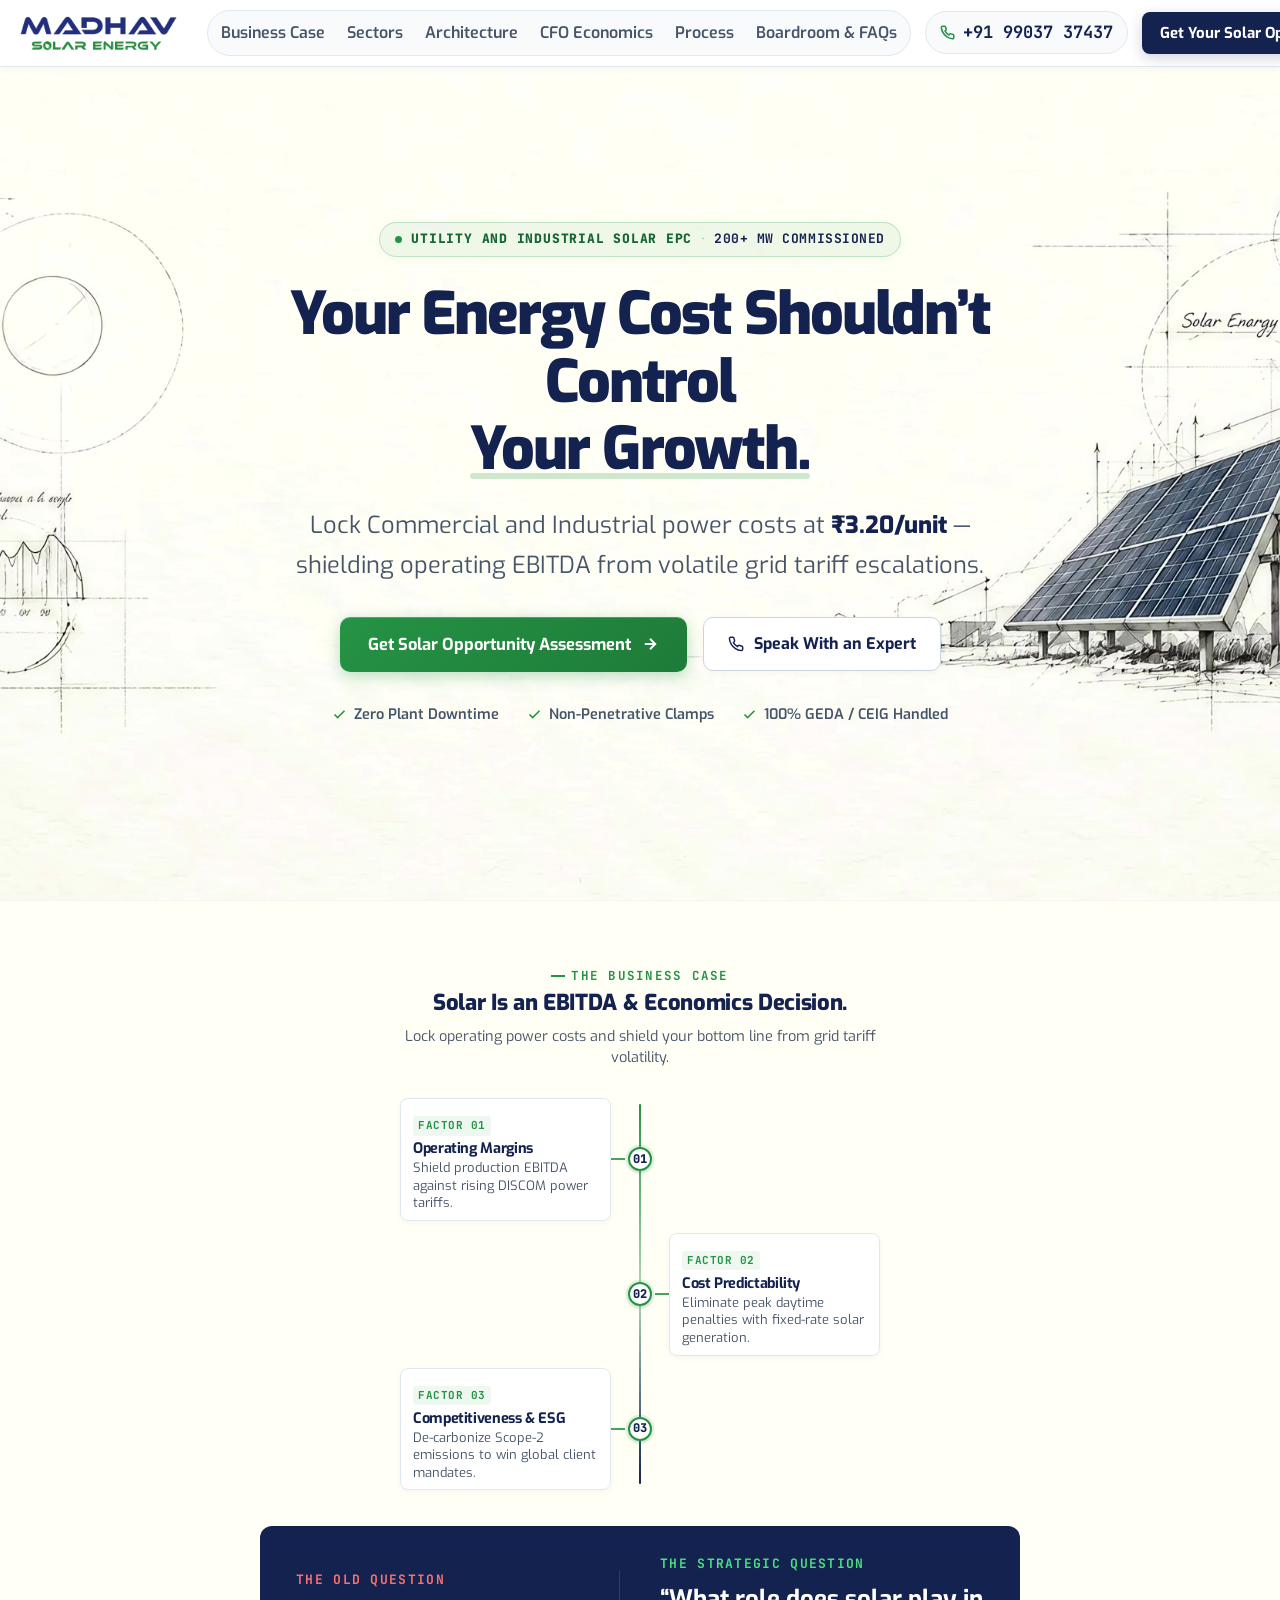
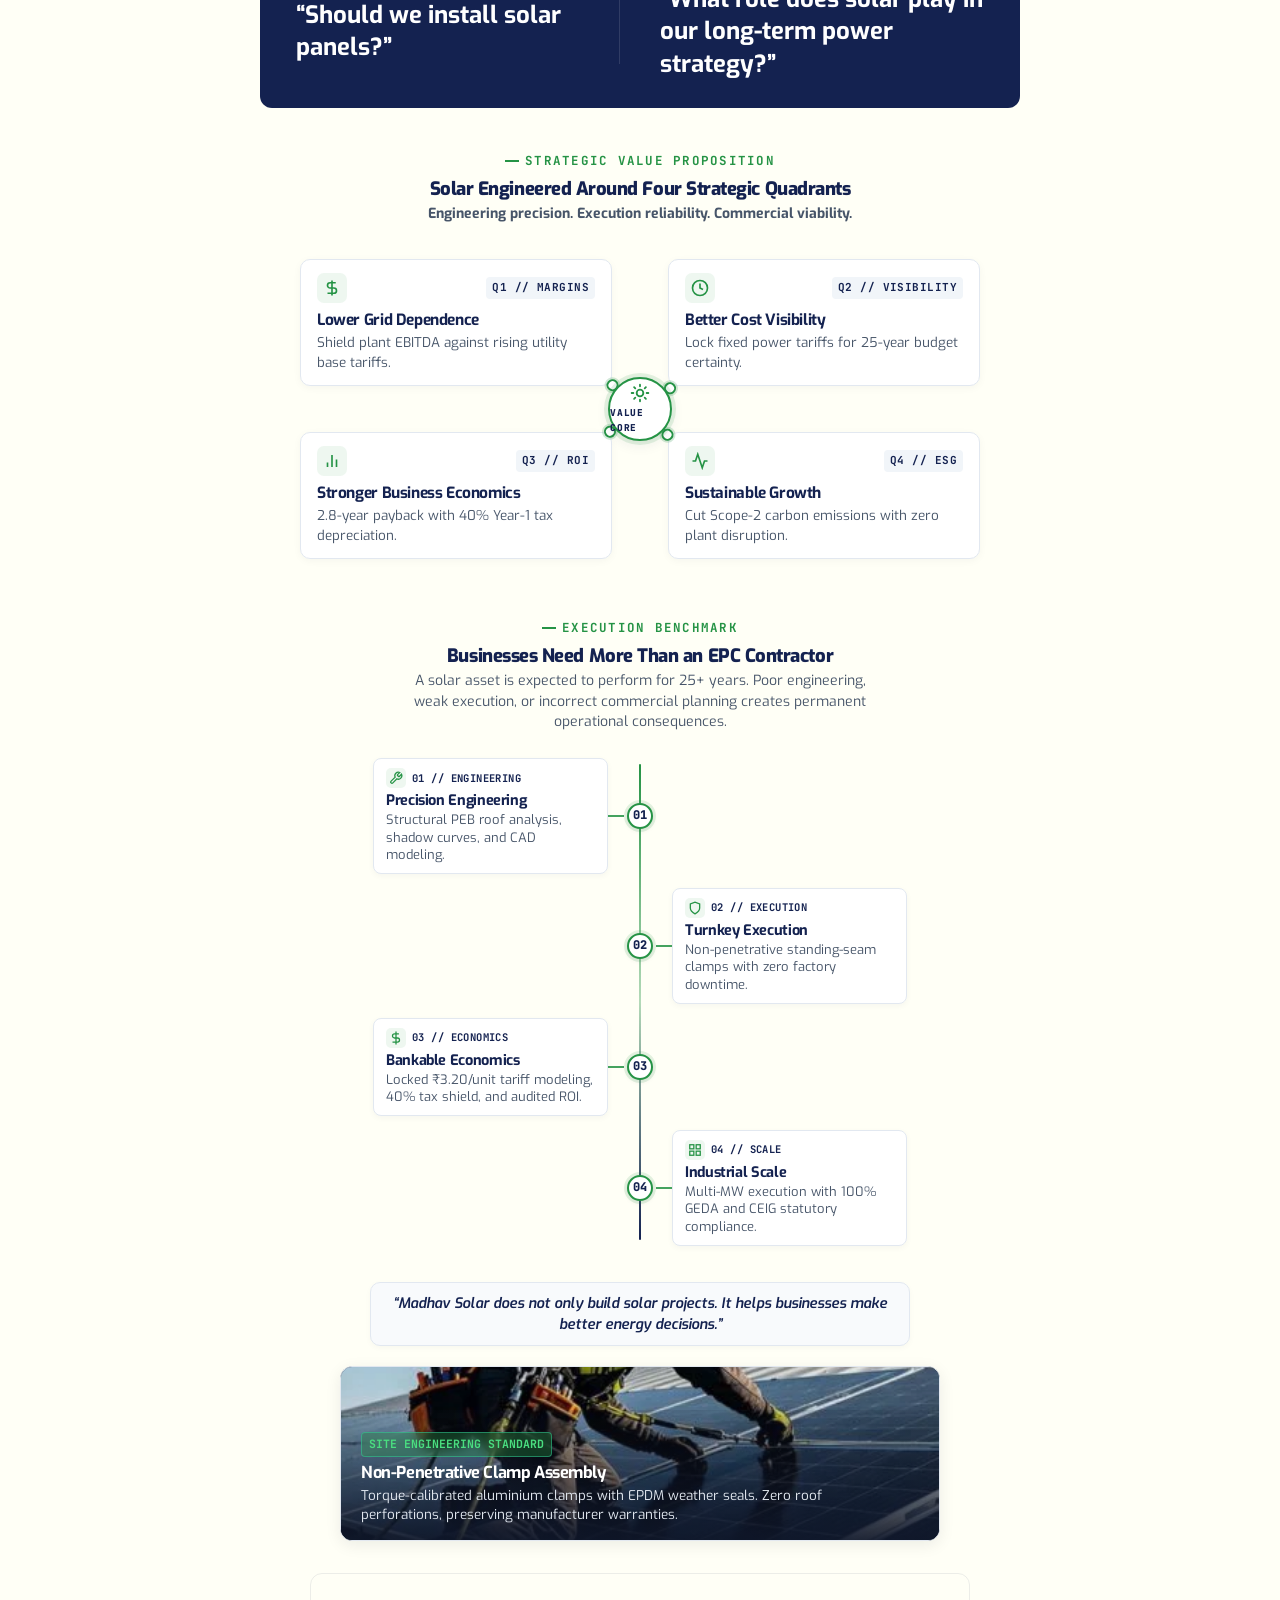
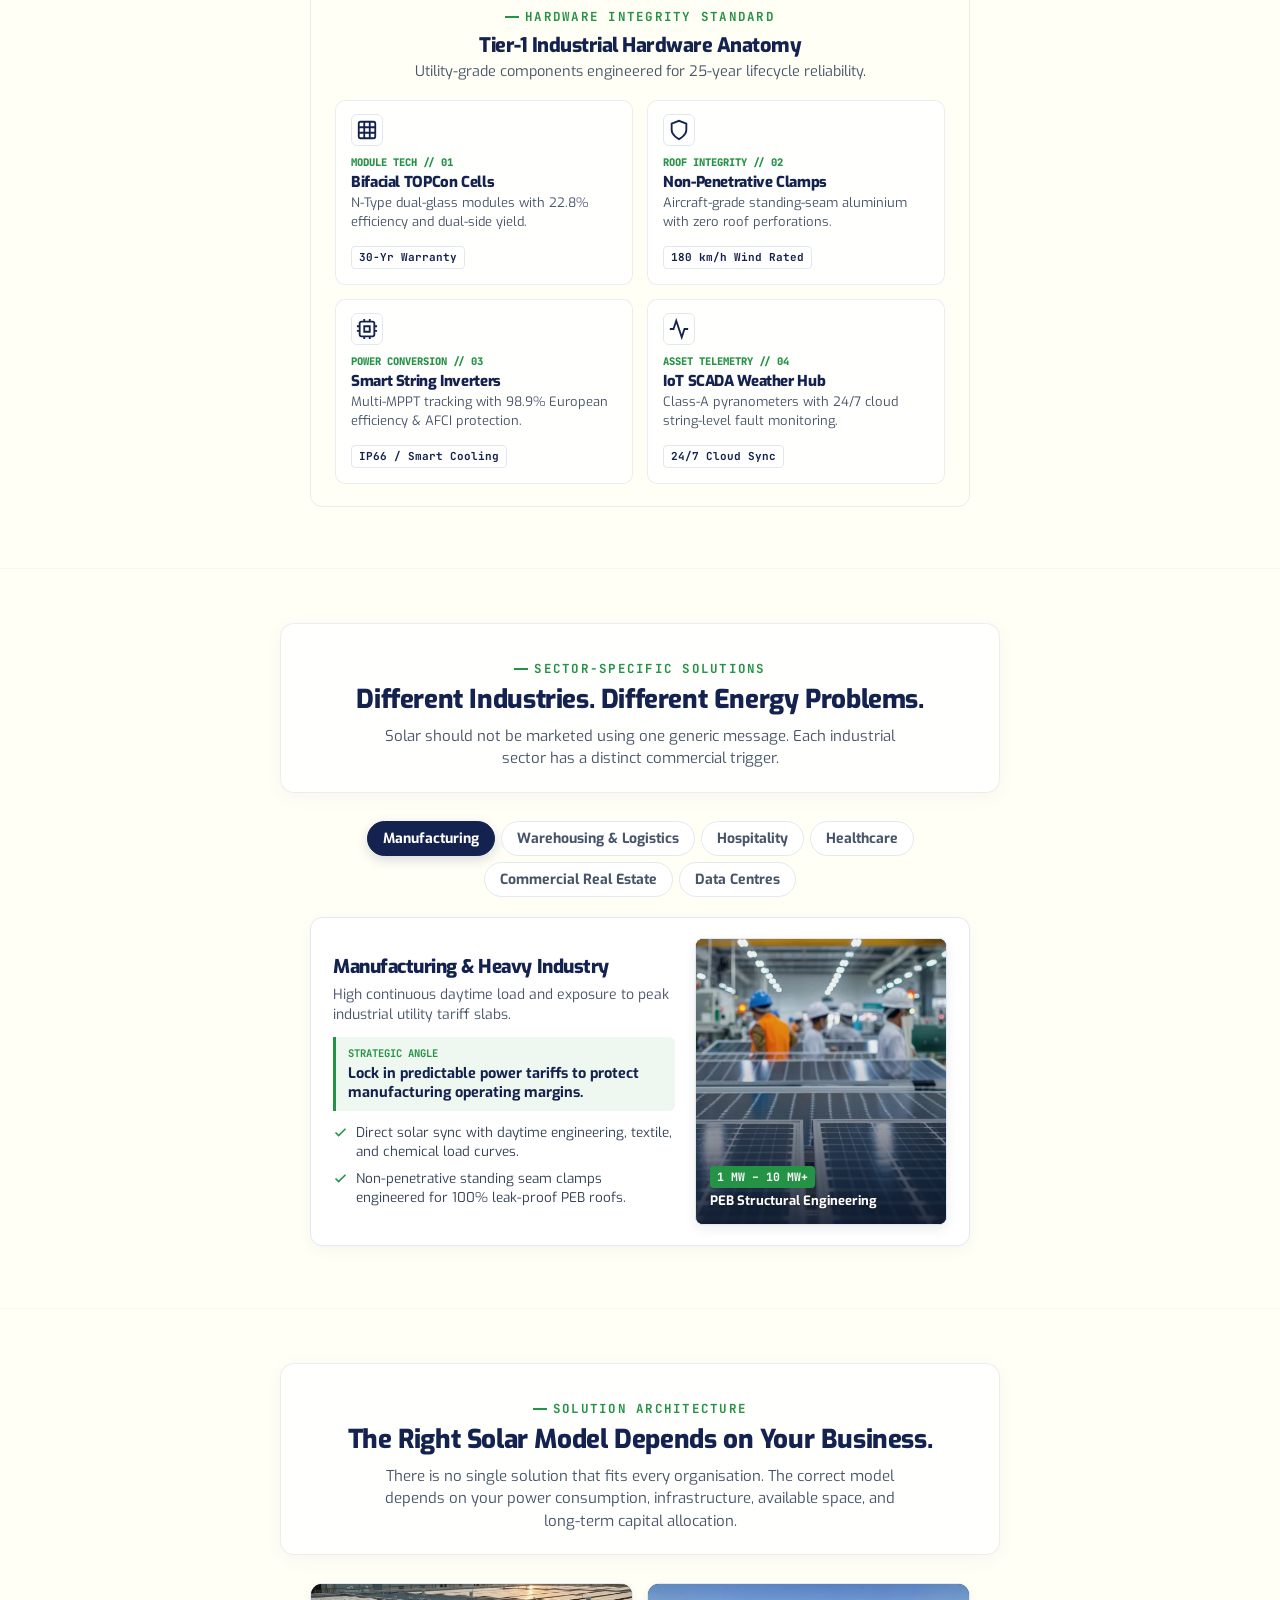
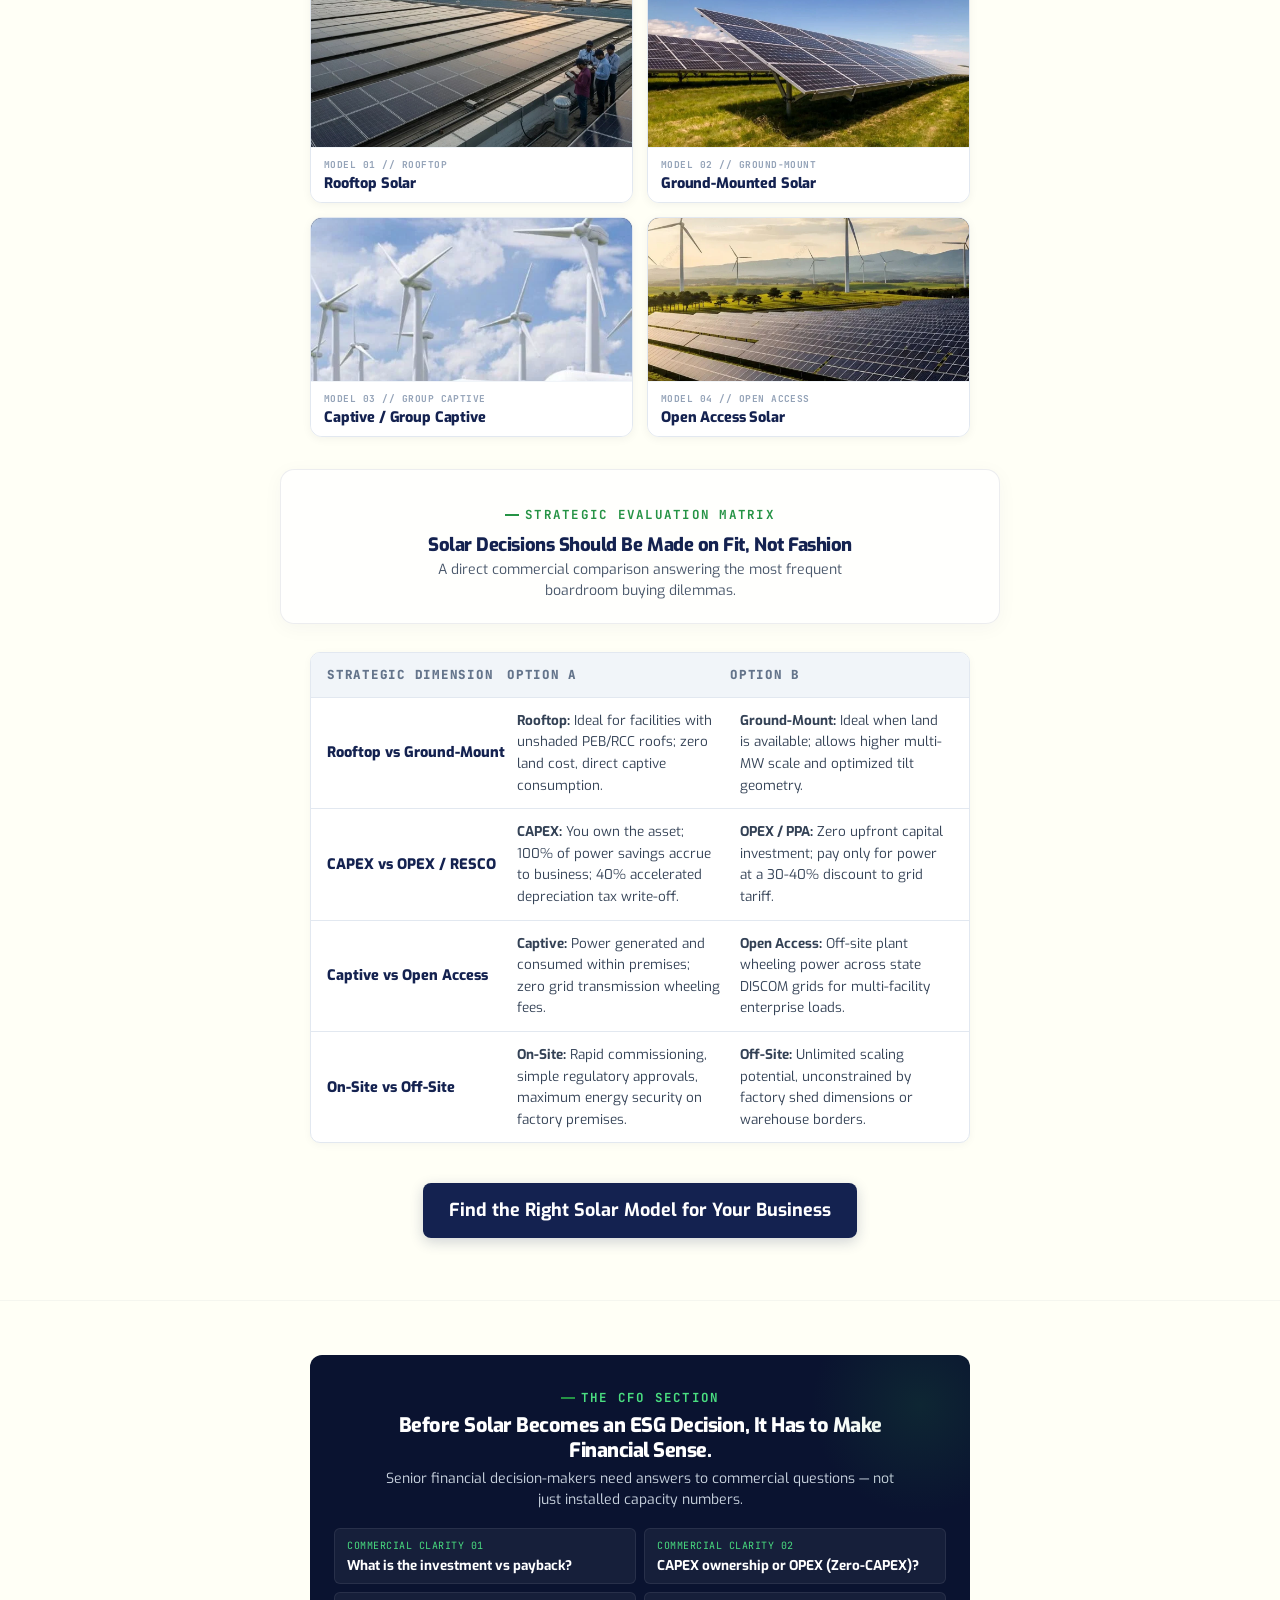
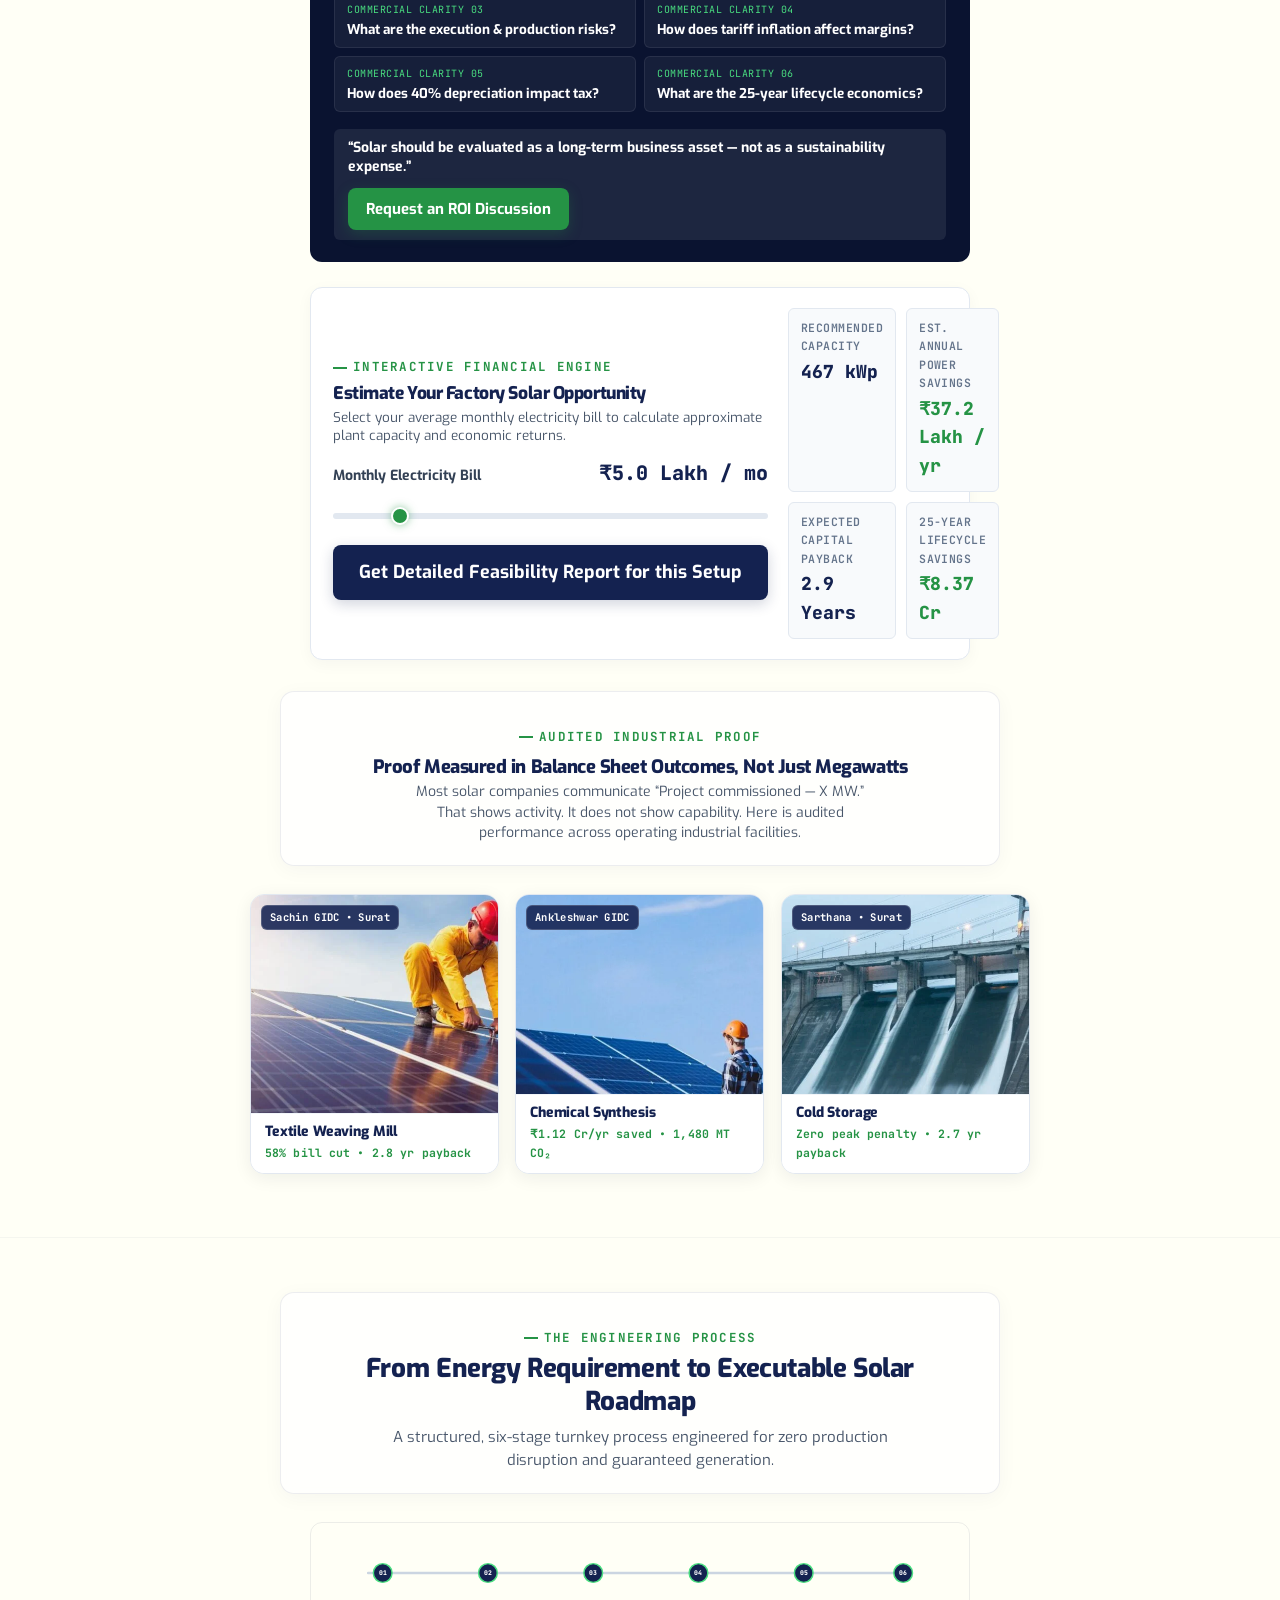
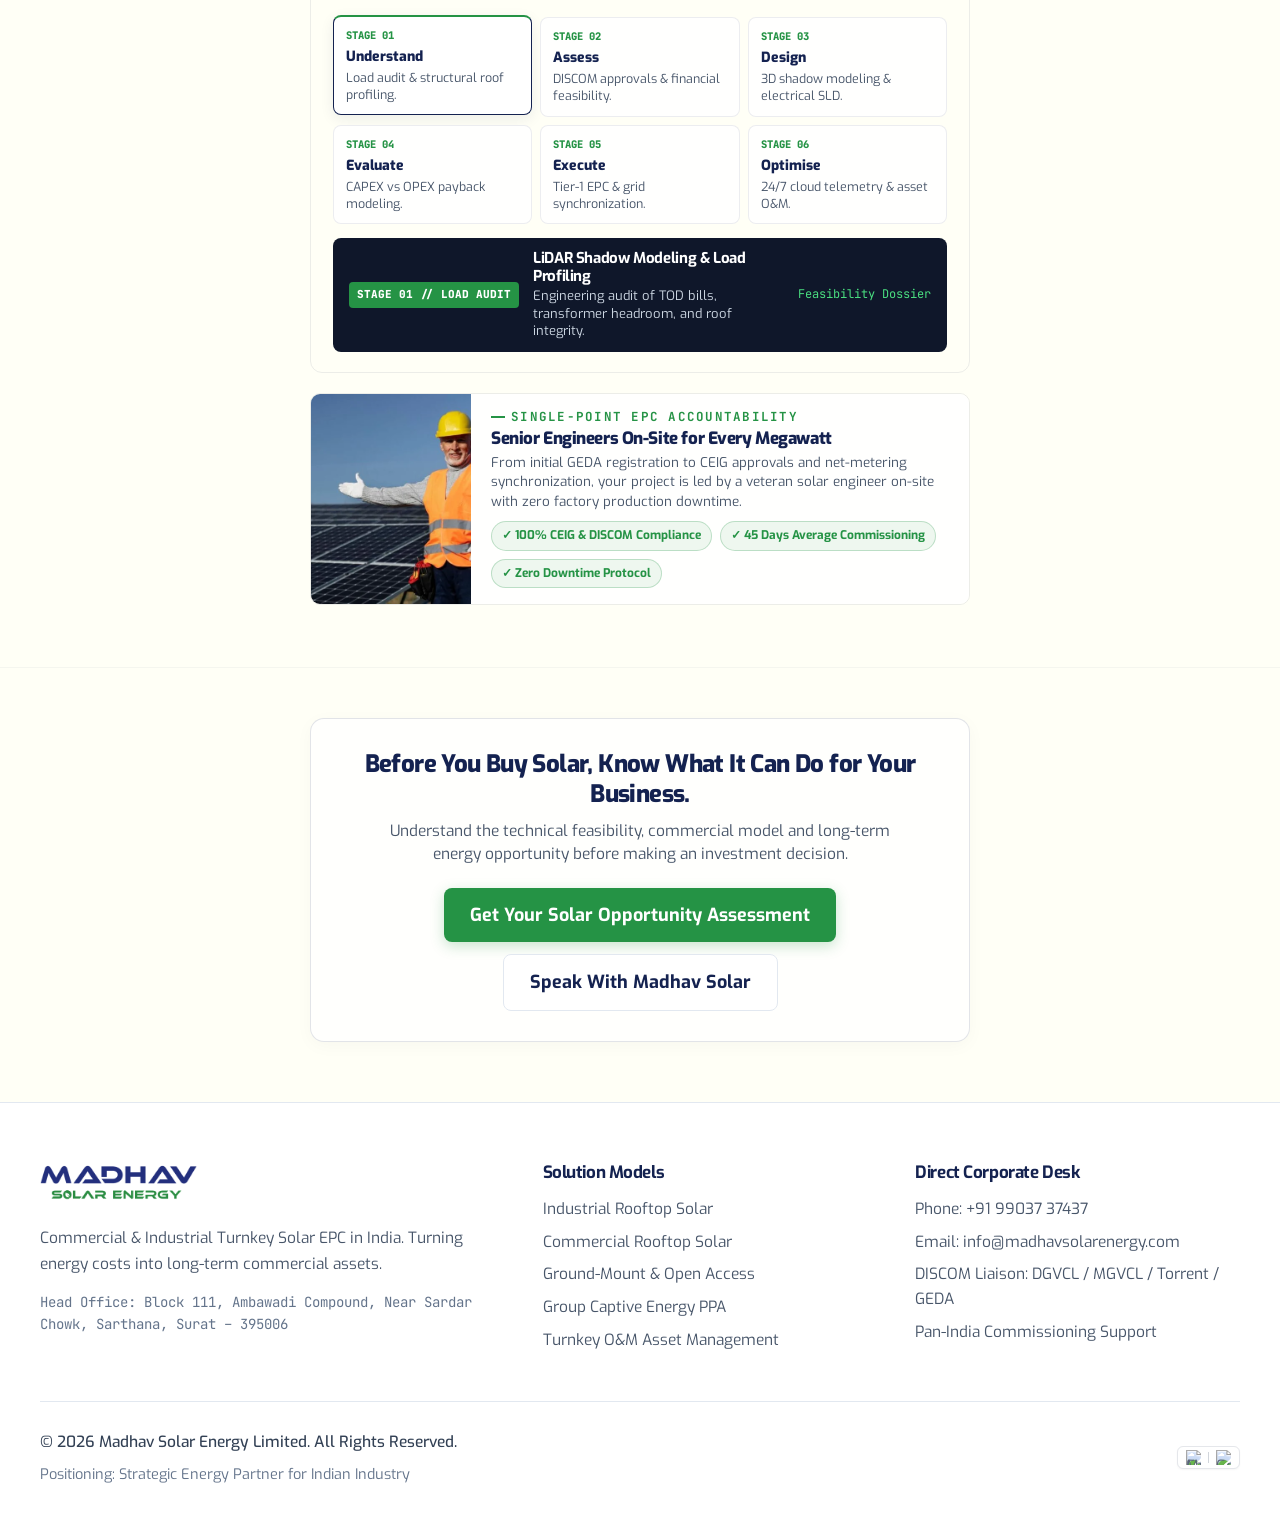
==== index.html @ 253778d0 "Increase all fixed font sizes by 2px across the entire site" ====
<!DOCTYPE html>
<html lang="en">
<head>
  <meta charset="UTF-8">
  <meta name="viewport" content="width=device-width, initial-scale=1.0">
  <title>Madhav Solar Energy — C&I Solar Decision-Making Funnel</title>
  <meta name="description" content="Turn long-term power-cost exposure into a predictable, engineered business asset. Turnkey commercial and industrial solar EPC in Gujarat & Pan-India.">
  
  <!-- Fonts -->
  <link rel="preconnect" href="https://fonts.googleapis.com">
  <link rel="preconnect" href="https://fonts.gstatic.com" crossorigin>
  <link href="https://fonts.googleapis.com/css2?family=Albert+Sans:ital,wght@0,300..900;1,300..900&family=Exo:ital,wght@0,300..900;1,300..900&family=JetBrains+Mono:wght@500;600;700&display=swap" rel="stylesheet">
  
  <link rel="stylesheet" href="./styles.css">
</head>
<body>

  <!-- =====================================================================
       DRAFT 1 SITE LOADER COMPONENT (Integrated as requested)
       ===================================================================== -->
  <div id="madhav-site-loader">
    <div class="loader-ambient-halo"></div>
    <div class="loader-stage">
      <div class="loader-logo-wrap">
        <img src="./image.png" alt="Madhav Solar Energy" class="loader-logo-img">
        <div class="loader-solar-sweep"></div>
      </div>
      <div class="loader-progress-wrap">
        <div class="loader-progress-track">
          <div class="loader-progress-bar" id="loaderBar"></div>
        </div>
        <div class="loader-status-row">
          <span id="loaderStatus">Initializing Grid</span>
          <span class="pct" id="loaderPct">0%</span>
        </div>
      </div>
    </div>
  </div>

  <!-- =====================================================================
       GLOBAL FULL-PAGE SCROLL-DRIVEN BACKGROUND CANVAS
       ===================================================================== -->
  <div id="siteBackgroundCanvasWrap" class="site-bg-canvas-wrap">
    <canvas id="heroScrubCanvas" class="hero-canvas"></canvas>
  </div>

  <!-- =====================================================================
       SITE HEADER / STICKY B2B NAVIGATION
       ===================================================================== -->
  <header class="site-header">
    <div class="nav-container">
      <a href="#hero" class="nav-logo-link">
        <img src="./image.png" alt="Madhav Solar Energy Logo">
      </a>

      <nav class="nav-menu-wrapper">
        <ul class="nav-menu">
          <li><a href="#problem" class="nav-link">Business Case</a></li>
          <li><a href="#sectors" class="nav-link">Sectors</a></li>
          <li><a href="#solutions" class="nav-link">Architecture</a></li>
          <li><a href="#cfo" class="nav-link">CFO Economics</a></li>
          <li><a href="#process" class="nav-link">Process</a></li>
          <li><a href="./faq.html" class="nav-link">Boardroom & FAQs</a></li>
        </ul>
      </nav>

      <div class="nav-actions">
        <a href="tel:+919903737437" class="phone-quicklink">
          <svg width="15" height="15" viewBox="0 0 24 24" fill="none" stroke="currentColor" stroke-width="2.5"><path d="M22 16.92v3a2 2 0 0 1-2.18 2 19.79 19.79 0 0 1-8.63-3.07 19.5 19.5 0 0 1-6-6 19.79 19.79 0 0 1-3.07-8.67A2 2 0 0 1 4.11 2h3a2 2 0 0 1 2 1.72 12.84 12.84 0 0 0 .7 2.81 2 2 0 0 1-.45 2.11L8.09 9.91a16 16 0 0 0 6 6l1.27-1.27a2 2 0 0 1 2.11-.45 12.84 12.84 0 0 0 2.81.7A2 2 0 0 1 22 16.92z"></path></svg>
          <span>+91 99037 37437</span>
        </a>
        <a href="#assessment-section" class="btn btn-primary btn-sm cta-assessment-trigger nav-cta-btn">
          Get Your Solar Opportunity Assessment
        </a>
      </div>
    </div>
  </header>

  <!-- =====================================================================
       SECTION 1: HERO SECTION
       ===================================================================== -->
  <section class="hero-section" id="hero">
    <div class="container hero-container">
      <div class="hero-content">
        <div class="hero-badge">
          <span class="hero-badge-live-dot"></span>
          <span class="hero-badge-tag">UTILITY AND INDUSTRIAL SOLAR EPC</span>
          <span class="hero-badge-sep">•</span>
          <span class="hero-badge-meta">200+ MW COMMISSIONED</span>
        </div>
        
        <h1 class="hero-headline">
          Your Energy Cost Shouldn’t Control <br>
          <span class="hero-headline-accent">Your Growth.</span>
        </h1>

        <p class="hero-subheadline">
          Lock Commercial and Industrial power costs at <strong>₹3.20/unit</strong> — shielding operating EBITDA from volatile grid tariff escalations.
        </p>

        <div class="hero-cta-group">
          <a href="#assessment-section" class="btn btn-hero-primary cta-assessment-trigger">
            <span>Get Solar Opportunity Assessment</span>
            <svg width="18" height="18" viewBox="0 0 24 24" fill="none" stroke="currentColor" stroke-width="2.5"><line x1="5" y1="12" x2="19" y2="12"></line><polyline points="12 5 19 12 12 19"></polyline></svg>
          </a>
          <a href="tel:+919903737437" class="btn btn-hero-secondary">
            <svg width="16" height="16" viewBox="0 0 24 24" fill="none" stroke="currentColor" stroke-width="2.2"><path d="M22 16.92v3a2 2 0 0 1-2.18 2 19.79 19.79 0 0 1-8.63-3.07 19.5 19.5 0 0 1-6-6 19.79 19.79 0 0 1-3.07-8.67A2 2 0 0 1 4.11 2h3a2 2 0 0 1 2 1.72 12.84 12.84 0 0 0 .7 2.81 2 2 0 0 1-.45 2.11L8.09 9.91a16 16 0 0 0 6 6l1.27-1.27a2 2 0 0 1 2.11-.45 12.84 12.84 0 0 0 2.81.7A2 2 0 0 1 22 16.92z"></path></svg>
            <span>Speak With an Expert</span>
          </a>
        </div>

        <!-- Micro-Trust Assurance -->
        <div class="hero-trust-row">
          <div class="hero-trust-item">
            <svg width="15" height="15" viewBox="0 0 24 24" fill="none" stroke="#259345" stroke-width="2.5"><polyline points="20 6 9 17 4 12"></polyline></svg>
            <span>Zero Plant Downtime</span>
          </div>
          <div class="hero-trust-item">
            <svg width="15" height="15" viewBox="0 0 24 24" fill="none" stroke="#259345" stroke-width="2.5"><polyline points="20 6 9 17 4 12"></polyline></svg>
            <span>Non-Penetrative Clamps</span>
          </div>
          <div class="hero-trust-item">
            <svg width="15" height="15" viewBox="0 0 24 24" fill="none" stroke="#259345" stroke-width="2.5"><polyline points="20 6 9 17 4 12"></polyline></svg>
            <span>100% GEDA / CEIG Handled</span>
          </div>
        </div>
      </div>
    </div>
  </section>

  <!-- =====================================================================
       SECTION 2: THE BUSINESS PROBLEM
       ===================================================================== -->
  <section class="section section-alt" id="problem">
    <div class="container">
      <div class="section-header text-center reveal-on-scroll">
        <div class="section-eyebrow">The Business Case</div>
        <h2 class="section-title">Solar Is an EBITDA & Economics Decision.</h2>
        <p class="section-lead">Lock operating power costs and shield your bottom line from grid tariff volatility.</p>
      </div>

      <!-- Centered Vertical Timeline Tree with Branches -->
      <div class="factors-timeline-tree reveal-on-scroll">
        <div class="timeline-spine-line"></div>

        <!-- Branch 1: Factor 01 (Left Branch) -->
        <div class="timeline-branch branch-left">
          <div class="branch-card-wrap">
            <div class="branch-card">
              <span class="factor-tag">FACTOR 01</span>
              <h4>Operating Margins</h4>
              <p>Shield production EBITDA against rising DISCOM power tariffs.</p>
            </div>
            <div class="branch-arm"></div>
          </div>
          <div class="spine-node-pin">01</div>
          <div class="branch-spacer"></div>
        </div>

        <!-- Branch 2: Factor 02 (Right Branch) -->
        <div class="timeline-branch branch-right">
          <div class="branch-spacer"></div>
          <div class="spine-node-pin">02</div>
          <div class="branch-card-wrap">
            <div class="branch-arm"></div>
            <div class="branch-card">
              <span class="factor-tag">FACTOR 02</span>
              <h4>Cost Predictability</h4>
              <p>Eliminate peak daytime penalties with fixed-rate solar generation.</p>
            </div>
          </div>
        </div>

        <!-- Branch 3: Factor 03 (Left Branch) -->
        <div class="timeline-branch branch-left">
          <div class="branch-card-wrap">
            <div class="branch-card">
              <span class="factor-tag">FACTOR 03</span>
              <h4>Competitiveness & ESG</h4>
              <p>De-carbonize Scope-2 emissions to win global client mandates.</p>
            </div>
            <div class="branch-arm"></div>
          </div>
          <div class="spine-node-pin">03</div>
          <div class="branch-spacer"></div>
        </div>
      </div>

      <!-- Strategic Pivot Banner -->
      <div class="pivot-banner reveal-on-scroll">
        <div class="pivot-old">
          <div class="pivot-label">The Old Question</div>
          <div class="pivot-quote">“Should we install solar panels?”</div>
        </div>
        <div class="pivot-new">
          <div class="pivot-label">The Strategic Question</div>
          <div class="pivot-quote">“What role does solar play in our long-term power strategy?”</div>
        </div>
      </div>


      <!-- Sub-Block 2: The Strategic Value Pillars (4-Quadrant Branched Circular Hub) -->
      <div class="merged-sub-block reveal-on-scroll">
        <div class="merged-block-title-wrap">
          <div class="section-eyebrow">Strategic Value Proposition</div>
          <h3>Solar Engineered Around Four Strategic Quadrants</h3>
          <p><strong>Engineering precision. Execution reliability. Commercial viability.</strong></p>
        </div>

        <div class="pillars-quadrant-wrapper">
          <!-- Central Circle Hub with 4 Radiating Branches -->
          <div class="quadrant-center-hub">
            <div class="hub-branch-arm arm-tl"></div>
            <div class="hub-branch-arm arm-tr"></div>
            <div class="hub-branch-arm arm-bl"></div>
            <div class="hub-branch-arm arm-br"></div>
            <div class="center-hub-node">
              <div class="hub-icon-wrap">
                <svg width="20" height="20" viewBox="0 0 24 24" fill="none" stroke="currentColor" stroke-width="2.2" stroke-linecap="round" stroke-linejoin="round">
                  <circle cx="12" cy="12" r="4"></circle>
                  <path d="M12 2v2M12 20v2M4.93 4.93l1.41 1.41M17.66 17.66l1.41 1.41M2 12h2M20 12h2M6.34 17.66l-1.41 1.41M19.07 4.93l-1.41 1.41"></path>
                </svg>
              </div>
              <span class="hub-node-label">VALUE CORE</span>
            </div>
          </div>

          <div class="quadrant-cards-grid">
            <!-- Quadrant 01: Top-Left -->
            <div class="quadrant-card card-tl reveal-on-scroll delay-100">
              <div class="pillar-card-header">
                <div class="pillar-icon-wrap">
                  <svg width="18" height="18" viewBox="0 0 24 24" fill="none" stroke="currentColor" stroke-width="2.2"><path d="M12 2v20M17 5H9.5a3.5 3.5 0 0 0 0 7h5a3.5 3.5 0 0 1 0 7H6"></path></svg>
                </div>
                <span class="quadrant-tag">Q1 // MARGINS</span>
              </div>
              <h4>Lower Grid Dependence</h4>
              <p>Shield plant EBITDA against rising utility base tariffs.</p>
            </div>

            <!-- Quadrant 02: Top-Right -->
            <div class="quadrant-card card-tr reveal-on-scroll delay-200">
              <div class="pillar-card-header">
                <div class="pillar-icon-wrap">
                  <svg width="18" height="18" viewBox="0 0 24 24" fill="none" stroke="currentColor" stroke-width="2.2"><circle cx="12" cy="12" r="10"></circle><polyline points="12 6 12 12 16 14"></polyline></svg>
                </div>
                <span class="quadrant-tag">Q2 // VISIBILITY</span>
              </div>
              <h4>Better Cost Visibility</h4>
              <p>Lock fixed power tariffs for 25-year budget certainty.</p>
            </div>

            <!-- Quadrant 03: Bottom-Left -->
            <div class="quadrant-card card-bl reveal-on-scroll delay-300">
              <div class="pillar-card-header">
                <div class="pillar-icon-wrap">
                  <svg width="18" height="18" viewBox="0 0 24 24" fill="none" stroke="currentColor" stroke-width="2.2"><line x1="18" y1="20" x2="18" y2="10"></line><line x1="12" y1="20" x2="12" y2="4"></line><line x1="6" y1="20" x2="6" y2="14"></line></svg>
                </div>
                <span class="quadrant-tag">Q3 // ROI</span>
              </div>
              <h4>Stronger Business Economics</h4>
              <p>2.8-year payback with 40% Year-1 tax depreciation.</p>
            </div>

            <!-- Quadrant 04: Bottom-Right -->
            <div class="quadrant-card card-br reveal-on-scroll delay-400">
              <div class="pillar-card-header">
                <div class="pillar-icon-wrap">
                  <svg width="18" height="18" viewBox="0 0 24 24" fill="none" stroke="currentColor" stroke-width="2.2"><path d="M22 12h-4l-3 9L9 3l-3 9H2"></path></svg>
                </div>
                <span class="quadrant-tag">Q4 // ESG</span>
              </div>
              <h4>Sustainable Growth</h4>
              <p>Cut Scope-2 carbon emissions with zero plant disruption.</p>
            </div>
          </div>
        </div>
      </div>

      <!-- Sub-Block 3: Why Madhav Solar Execution Standards -->
      <div class="merged-sub-block reveal-on-scroll">
        <div class="merged-block-title-wrap">
          <div class="section-eyebrow">Execution Benchmark</div>
          <h3>Businesses Need More Than an EPC Contractor</h3>
          <p>A solar asset is expected to perform for 25+ years. Poor engineering, weak execution, or incorrect commercial planning creates permanent operational consequences.</p>
        </div>

        <!-- Centered Benchmark Timeline Tree -->
        <div class="benchmark-timeline-tree reveal-on-scroll">
          <div class="benchmark-spine-line"></div>

          <!-- Step 01: Engineering (Left Branch) -->
          <div class="benchmark-branch branch-left">
            <div class="branch-card-wrap">
              <div class="benchmark-card">
                <div class="benchmark-card-head">
                  <div class="benchmark-icon-wrap">
                    <svg width="14" height="14" viewBox="0 0 24 24" fill="none" stroke="currentColor" stroke-width="2.2"><path d="M14.7 6.3a1 1 0 0 0 0 1.4l1.6 1.6a1 1 0 0 0 1.4 0l3.77-3.77a6 6 0 0 1-7.94 7.94l-6.91 6.91a2.12 2.12 0 0 1-3-3l6.91-6.91a6 6 0 0 1 7.94-7.94l-3.76 3.76z"></path></svg>
                  </div>
                  <span class="benchmark-tag">01 // ENGINEERING</span>
                </div>
                <h4>Precision Engineering</h4>
                <p>Structural PEB roof analysis, shadow curves, and CAD modeling.</p>
              </div>
              <div class="branch-arm"></div>
            </div>
            <div class="benchmark-node-pin">01</div>
            <div class="branch-spacer"></div>
          </div>

          <!-- Step 02: Execution (Right Branch) -->
          <div class="benchmark-branch branch-right">
            <div class="branch-spacer"></div>
            <div class="benchmark-node-pin">02</div>
            <div class="branch-card-wrap">
              <div class="branch-arm"></div>
              <div class="benchmark-card">
                <div class="benchmark-card-head">
                  <div class="benchmark-icon-wrap">
                    <svg width="14" height="14" viewBox="0 0 24 24" fill="none" stroke="currentColor" stroke-width="2.2"><path d="M12 22s8-4 8-10V5l-8-3-8 3v7c0 6 8 10 8 10z"></path></svg>
                  </div>
                  <span class="benchmark-tag">02 // EXECUTION</span>
                </div>
                <h4>Turnkey Execution</h4>
                <p>Non-penetrative standing-seam clamps with zero factory downtime.</p>
              </div>
            </div>
          </div>

          <!-- Step 03: Economics (Left Branch) -->
          <div class="benchmark-branch branch-left">
            <div class="branch-card-wrap">
              <div class="benchmark-card">
                <div class="benchmark-card-head">
                  <div class="benchmark-icon-wrap">
                    <svg width="14" height="14" viewBox="0 0 24 24" fill="none" stroke="currentColor" stroke-width="2.2"><line x1="12" y1="1" x2="12" y2="23"></line><path d="M17 5H9.5a3.5 3.5 0 0 0 0 7h5a3.5 3.5 0 0 1 0 7H6"></path></svg>
                  </div>
                  <span class="benchmark-tag">03 // ECONOMICS</span>
                </div>
                <h4>Bankable Economics</h4>
                <p>Locked ₹3.20/unit tariff modeling, 40% tax shield, and audited ROI.</p>
              </div>
              <div class="branch-arm"></div>
            </div>
            <div class="benchmark-node-pin">03</div>
            <div class="branch-spacer"></div>
          </div>

          <!-- Step 04: Scale (Right Branch) -->
          <div class="benchmark-branch branch-right">
            <div class="branch-spacer"></div>
            <div class="benchmark-node-pin">04</div>
            <div class="branch-card-wrap">
              <div class="branch-arm"></div>
              <div class="benchmark-card">
                <div class="benchmark-card-head">
                  <div class="benchmark-icon-wrap">
                    <svg width="14" height="14" viewBox="0 0 24 24" fill="none" stroke="currentColor" stroke-width="2.2"><rect x="3" y="3" width="7" height="7"></rect><rect x="14" y="3" width="7" height="7"></rect><rect x="14" y="14" width="7" height="7"></rect><rect x="3" y="14" width="7" height="7"></rect></svg>
                  </div>
                  <span class="benchmark-tag">04 // SCALE</span>
                </div>
                <h4>Industrial Scale</h4>
                <p>Multi-MW execution with 100% GEDA and CEIG statutory compliance.</p>
              </div>
            </div>
          </div>
        </div>

        <!-- Centered Core Benchmark Quote Pill -->
        <div class="benchmark-callout-pill reveal-on-scroll">
          <p class="benchmark-callout-text">
            “Madhav Solar does not only build solar projects. It helps businesses make better energy decisions.”
          </p>
        </div>

        <div class="execution-photo-banner reveal-on-scroll delay-100">
          <div class="exec-photo-card">
            <img src="./1-1.jpg" alt="Certified PEB Solar Installation on Standing-Seam Tin Shed" class="exec-photo-img">
            <div class="exec-photo-overlay">
              <span class="exec-photo-tag">SITE ENGINEERING STANDARD</span>
              <h4>Non-Penetrative Clamp Assembly</h4>
              <p>Torque-calibrated aluminium clamps with EPDM weather seals. Zero roof perforations, preserving manufacturer warranties.</p>
            </div>
          </div>
        </div>

        <!-- Diagram 5: Tier-1 Industrial Hardware Anatomy & Engineering Matrix -->
        <div class="hardware-anatomy-card reveal-on-scroll delay-200">
          <div class="hardware-card-header">
            <div class="section-eyebrow">Hardware Integrity Standard</div>
            <h3>Tier-1 Industrial Hardware Anatomy</h3>
            <p>Utility-grade components engineered for 25-year lifecycle reliability.</p>
          </div>

          <div class="hardware-grid-4">
            <!-- Component 1 -->
            <div class="hardware-item-box">
              <div class="hardware-svg-icon">
                <svg width="22" height="22" viewBox="0 0 24 24" fill="none" stroke="currentColor" stroke-width="2">
                  <rect x="3" y="3" width="18" height="18" rx="2"/>
                  <path d="M3 9h18M3 15h18M9 3v18M15 3v18"/>
                </svg>
              </div>
              <div class="hardware-part-tag">MODULE TECH // 01</div>
              <h4>Bifacial TOPCon Cells</h4>
              <p>N-Type dual-glass modules with 22.8% efficiency and dual-side yield.</p>
              <span class="hardware-spec-badge">30-Yr Warranty</span>
            </div>

            <!-- Component 2 -->
            <div class="hardware-item-box">
              <div class="hardware-svg-icon">
                <svg width="22" height="22" viewBox="0 0 24 24" fill="none" stroke="currentColor" stroke-width="2">
                  <path d="M12 22s8-4 8-10V5l-8-3-8 3v7c0 6 8 10 8 10z"/>
                </svg>
              </div>
              <div class="hardware-part-tag">ROOF INTEGRITY // 02</div>
              <h4>Non-Penetrative Clamps</h4>
              <p>Aircraft-grade standing-seam aluminium with zero roof perforations.</p>
              <span class="hardware-spec-badge">180 km/h Wind Rated</span>
            </div>

            <!-- Component 3 -->
            <div class="hardware-item-box">
              <div class="hardware-svg-icon">
                <svg width="22" height="22" viewBox="0 0 24 24" fill="none" stroke="currentColor" stroke-width="2">
                  <rect x="4" y="4" width="16" height="16" rx="2"/>
                  <path d="M9 9h6v6H9zM9 1v3M15 1v3M9 20v3M15 20v3M20 9h3M20 14h3M1 9h3M1 14h3"/>
                </svg>
              </div>
              <div class="hardware-part-tag">POWER CONVERSION // 03</div>
              <h4>Smart String Inverters</h4>
              <p>Multi-MPPT tracking with 98.9% European efficiency & AFCI protection.</p>
              <span class="hardware-spec-badge">IP66 / Smart Cooling</span>
            </div>

            <!-- Component 4 -->
            <div class="hardware-item-box">
              <div class="hardware-svg-icon">
                <svg width="22" height="22" viewBox="0 0 24 24" fill="none" stroke="currentColor" stroke-width="2">
                  <path d="M22 12h-4l-3 9L9 3l-3 9H2"/>
                </svg>
              </div>
              <div class="hardware-part-tag">ASSET TELEMETRY // 04</div>
              <h4>IoT SCADA Weather Hub</h4>
              <p>Class-A pyranometers with 24/7 cloud string-level fault monitoring.</p>
              <span class="hardware-spec-badge">24/7 Cloud Sync</span>
            </div>
          </div>
        </div>
      </div>
    </div>
  </section>

  <!-- =====================================================================
       SECTION 5: WHO WE SOLVE FOR (SECTORS)
       ===================================================================== -->
  <section class="section" id="sectors">
    <div class="container">
      <div class="sketch-header-card">
        <div class="section-header text-center reveal-on-scroll">
          <div class="section-eyebrow">Sector-Specific Solutions</div>
          <h2 class="section-title">Different Industries. Different Energy Problems.</h2>
          <p class="section-lead">Solar should not be marketed using one generic message. Each industrial sector has a distinct commercial trigger.</p>
        </div>
      </div>

      <div class="sector-tabs-nav reveal-on-scroll">
        <button class="sector-tab-btn active" data-target="sector-mfg">Manufacturing</button>
        <button class="sector-tab-btn" data-target="sector-warehousing">Warehousing & Logistics</button>
        <button class="sector-tab-btn" data-target="sector-hospitality">Hospitality</button>
        <button class="sector-tab-btn" data-target="sector-healthcare">Healthcare</button>
        <button class="sector-tab-btn" data-target="sector-cre">Commercial Real Estate</button>
        <button class="sector-tab-btn" data-target="sector-datacenters">Data Centres</button>
      </div>

      <!-- Sector Content Cards (Switched via JS) -->
      <div class="sector-content-card reveal-on-scroll" id="sector-mfg">
        <div class="sector-info-col">
          <h3 class="sector-heading">Manufacturing & Heavy Industry</h3>
          <p class="sector-challenge">High continuous daytime load and exposure to peak industrial utility tariff slabs.</p>
          <div class="sector-angle-box">
            <div class="sector-angle-label">Strategic Angle</div>
            <div class="sector-angle-text">Lock in predictable power tariffs to protect manufacturing operating margins.</div>
          </div>
          <div class="sector-meta-list">
            <div class="sector-meta-item">
              <svg width="15" height="15" viewBox="0 0 24 24" fill="none" stroke="currentColor" stroke-width="2.5"><polyline points="20 6 9 17 4 12"></polyline></svg>
              <span>Direct solar sync with daytime engineering, textile, and chemical load curves.</span>
            </div>
            <div class="sector-meta-item">
              <svg width="15" height="15" viewBox="0 0 24 24" fill="none" stroke="currentColor" stroke-width="2.5"><polyline points="20 6 9 17 4 12"></polyline></svg>
              <span>Non-penetrative standing seam clamps engineered for 100% leak-proof PEB roofs.</span>
            </div>
          </div>
        </div>
        <div class="sector-media-col">
          <div class="sector-image-card">
            <img src="./2-2.jpg" alt="Manufacturing Solar Quality Control" class="sector-feature-img">
            <div class="sector-image-overlay">
              <span class="sector-badge-pill">1 MW – 10 MW+</span>
              <span class="sector-badge-caption">PEB Structural Engineering</span>
            </div>
          </div>
        </div>
      </div>

      <div class="sector-content-card" id="sector-warehousing" style="display: none;">
        <div class="sector-info-col">
          <h3 class="sector-heading">Warehousing & Logistics</h3>
          <p class="sector-challenge">Vast unmonetized rooftop infrastructure with modest daytime base consumption.</p>
          <div class="sector-angle-box">
            <div class="sector-angle-label">Strategic Angle</div>
            <div class="sector-angle-text">Monetize idle industrial roof space into an active clean energy asset.</div>
          </div>
          <div class="sector-meta-list">
            <div class="sector-meta-item">
              <svg width="15" height="15" viewBox="0 0 24 24" fill="none" stroke="currentColor" stroke-width="2.5"><polyline points="20 6 9 17 4 12"></polyline></svg>
              <span>Net-metering or Open Access power wheeling to sister facilities.</span>
            </div>
            <div class="sector-meta-item">
              <svg width="15" height="15" viewBox="0 0 24 24" fill="none" stroke="currentColor" stroke-width="2.5"><polyline points="20 6 9 17 4 12"></polyline></svg>
              <span>Immediate enhancement of asset valuation and green logistics certification.</span>
            </div>
          </div>
        </div>
        <div class="sector-media-col">
          <div class="sector-image-card">
            <img src="./2-1.jpg" alt="Logistics Warehouse Solar Array" class="sector-feature-img">
            <div class="sector-image-overlay">
              <span class="sector-badge-pill">500 kWp – 5 MWp</span>
              <span class="sector-badge-caption">Rooftop Asset Monetisation</span>
            </div>
          </div>
        </div>
      </div>

      <div class="sector-content-card" id="sector-hospitality" style="display: none;">
        <div class="sector-info-col">
          <h3 class="sector-heading">Hospitality & Hotels</h3>
          <p class="sector-challenge">Heavy 24/7 HVAC and laundry energy consumption coupled with guest ESG expectations.</p>
          <div class="sector-angle-box">
            <div class="sector-angle-label">Strategic Angle</div>
            <div class="sector-angle-text">Cut daytime HVAC electricity costs while elevating guest sustainability credentials.</div>
          </div>
          <div class="sector-meta-list">
            <div class="sector-meta-item">
              <svg width="15" height="15" viewBox="0 0 24 24" fill="none" stroke="currentColor" stroke-width="2.5"><polyline points="20 6 9 17 4 12"></polyline></svg>
              <span>Direct power offset for commercial HVAC chillers during peak daytime heat.</span>
            </div>
            <div class="sector-meta-item">
              <svg width="15" height="15" viewBox="0 0 24 24" fill="none" stroke="currentColor" stroke-width="2.5"><polyline points="20 6 9 17 4 12"></polyline></svg>
              <span>Architectural solar canopies that preserve premium resort aesthetics.</span>
            </div>
          </div>
        </div>
        <div class="sector-media-col">
          <div class="sector-image-card">
            <img src="./How-It-Works.jpg" alt="Hospitality Solar Canopy" class="sector-feature-img">
            <div class="sector-image-overlay">
              <span class="sector-badge-pill">200 kWp – 1.5 MWp</span>
              <span class="sector-badge-caption">HVAC Offset & Architecture</span>
            </div>
          </div>
        </div>
      </div>

      <div class="sector-content-card" id="sector-healthcare" style="display: none;">
        <div class="sector-info-col">
          <h3 class="sector-heading">Healthcare & Hospitals</h3>
          <p class="sector-challenge">Critical continuous power demand with zero tolerance for grid volatility or outages.</p>
          <div class="sector-angle-box">
            <div class="sector-angle-label">Strategic Angle</div>
            <div class="sector-angle-text">Build clean long-term energy independence without risking clinical reliability.</div>
          </div>
          <div class="sector-meta-list">
            <div class="sector-meta-item">
              <svg width="15" height="15" viewBox="0 0 24 24" fill="none" stroke="currentColor" stroke-width="2.5"><polyline points="20 6 9 17 4 12"></polyline></svg>
              <span>Seamless synchronization with existing DG backup sets and hospital UPS grids.</span>
            </div>
            <div class="sector-meta-item">
              <svg width="15" height="15" viewBox="0 0 24 24" fill="none" stroke="currentColor" stroke-width="2.5"><polyline points="20 6 9 17 4 12"></polyline></svg>
              <span>Substantial monthly operational savings on heavy medical imaging systems.</span>
            </div>
          </div>
        </div>
        <div class="sector-media-col">
          <div class="sector-image-card">
            <img src="./medium-shot-engineer-wearing-protection-equipment-483x501.jpg" alt="Healthcare Critical Solar Integration" class="sector-feature-img">
            <div class="sector-image-overlay">
              <span class="sector-badge-pill">150 kWp – 1 MWp</span>
              <span class="sector-badge-caption">Zero Downtime Synchronization</span>
            </div>
          </div>
        </div>
      </div>

      <div class="sector-content-card" id="sector-cre" style="display: none;">
        <div class="sector-info-col">
          <h3 class="sector-heading">Commercial Real Estate</h3>
          <p class="sector-challenge">Rising tenant CAM charges and corporate requirements for green-rated facilities.</p>
          <div class="sector-angle-box">
            <div class="sector-angle-label">Strategic Angle</div>
            <div class="sector-angle-text">Lower common-area maintenance costs to attract and retain premium corporate tenants.</div>
          </div>
          <div class="sector-meta-list">
            <div class="sector-meta-item">
              <svg width="15" height="15" viewBox="0 0 24 24" fill="none" stroke="currentColor" stroke-width="2.5"><polyline points="20 6 9 17 4 12"></polyline></svg>
              <span>Clean solar offset for lifts, central lobbies, and common basement loads.</span>
            </div>
            <div class="sector-meta-item">
              <svg width="15" height="15" viewBox="0 0 24 24" fill="none" stroke="currentColor" stroke-width="2.5"><polyline points="20 6 9 17 4 12"></polyline></svg>
              <span>Direct points qualification for LEED and IGBC Platinum green building certifications.</span>
            </div>
          </div>
        </div>
        <div class="sector-media-col">
          <div class="sector-image-card">
            <img src="./3-2.jpg" alt="Commercial Real Estate Solar Rooftop" class="sector-feature-img">
            <div class="sector-image-overlay">
              <span class="sector-badge-pill">300 kWp – 2 MWp</span>
              <span class="sector-badge-caption">CAM Reduction & LEED Ratings</span>
            </div>
          </div>
        </div>
      </div>

      <div class="sector-content-card" id="sector-datacenters" style="display: none;">
        <div class="sector-info-col">
          <h3 class="sector-heading">Data Centres & Tech Parks</h3>
          <p class="sector-challenge">High energy intensity, 100% uptime guarantees, and enterprise decarbonisation mandates.</p>
          <div class="sector-angle-box">
            <div class="sector-angle-label">Strategic Angle</div>
            <div class="sector-angle-text">Secure large-scale, high-uptime renewable power at hedged long-term tariffs.</div>
          </div>
          <div class="sector-meta-list">
            <div class="sector-meta-item">
              <svg width="15" height="15" viewBox="0 0 24 24" fill="none" stroke="currentColor" stroke-width="2.5"><polyline points="20 6 9 17 4 12"></polyline></svg>
              <span>Structured Open Access and Group Captive solar power wheeling at multi-MW scale.</span>
            </div>
            <div class="sector-meta-item">
              <svg width="15" height="15" viewBox="0 0 24 24" fill="none" stroke="currentColor" stroke-width="2.5"><polyline points="20 6 9 17 4 12"></polyline></svg>
              <span>Bankable power purchase agreements compliant with state regulatory frameworks.</span>
            </div>
          </div>
        </div>
        <div class="sector-media-col">
          <div class="sector-image-card">
            <img src="./Blog-Post-2-1.png" alt="Data Centre Open Access Solar Array" class="sector-feature-img">
            <div class="sector-image-overlay">
              <span class="sector-badge-pill">5 MWp – 50 MWp</span>
              <span class="sector-badge-caption">Group Captive & Open Access</span>
            </div>
          </div>
        </div>
      </div>
    </div>
  </section>

  <!-- =====================================================================
       SECTION 6: SOLUTION ARCHITECTURE
       ===================================================================== -->
  <section class="section section-alt" id="solutions">
    <div class="container">
      <div class="sketch-header-card">
        <div class="section-header reveal-on-scroll">
          <div class="section-eyebrow">Solution Architecture</div>
          <h2 class="section-title">The Right Solar Model Depends on Your Business.</h2>
          <p class="section-lead">There is no single solution that fits every organisation. The correct model depends on your power consumption, infrastructure, available space, and long-term capital allocation.</p>
        </div>
      </div>

      <div class="architecture-grid">
        <div class="arch-card reveal-on-scroll delay-100">
          <div class="arch-img-wrap">
            <img src="./3.jpg" alt="Commercial & Industrial Rooftop Solar Installation" class="arch-card-img">
          </div>
          <div class="arch-strip">
            <span class="arch-strip-tag">MODEL 01 // ROOFTOP</span>
            <span class="arch-strip-title">Rooftop Solar</span>
          </div>
          <div class="arch-detail-panel">
            <div class="arch-tag">MODEL 01 // ROOFTOP</div>
            <h3>Rooftop Solar</h3>
            <p>Zero land cost. Direct daytime energy displacement on industrial PEB sheds.</p>
          </div>
        </div>

        <div class="arch-card reveal-on-scroll delay-200">
          <div class="arch-img-wrap">
            <img src="./4.jpg" alt="Industrial Ground-Mounted Solar Plant" class="arch-card-img">
          </div>
          <div class="arch-strip">
            <span class="arch-strip-tag">MODEL 02 // GROUND-MOUNT</span>
            <span class="arch-strip-title">Ground-Mounted Solar</span>
          </div>
          <div class="arch-detail-panel">
            <div class="arch-tag">MODEL 02 // GROUND-MOUNT</div>
            <h3>Ground-Mounted Solar</h3>
            <p>Maximum power density and scale on dedicated land for heavy manufacturing.</p>
          </div>
        </div>

        <div class="arch-card reveal-on-scroll delay-300">
          <div class="arch-img-wrap">
            <img src="./energy-483x501.jpg" alt="Group Captive Clean Renewable Energy Park" class="arch-card-img">
          </div>
          <div class="arch-strip">
            <span class="arch-strip-tag">MODEL 03 // GROUP CAPTIVE</span>
            <span class="arch-strip-title">Captive / Group Captive</span>
          </div>
          <div class="arch-detail-panel">
            <div class="arch-tag">MODEL 03 // GROUP CAPTIVE</div>
            <h3>Captive / Group Captive</h3>
            <p>Off-site structured solar procurement without land capex; guaranteed tariff discount.</p>
          </div>
        </div>

        <div class="arch-card reveal-on-scroll delay-400">
          <div class="arch-img-wrap">
            <img src="./8.jpg" alt="Utility-Scale Open Access Solar Wheeling" class="arch-card-img">
          </div>
          <div class="arch-strip">
            <span class="arch-strip-tag">MODEL 04 // OPEN ACCESS</span>
            <span class="arch-strip-title">Open Access Solar</span>
          </div>
          <div class="arch-detail-panel">
            <div class="arch-tag">MODEL 04 // OPEN ACCESS</div>
            <h3>Open Access Solar</h3>
            <p>Multi-megawatt green power wheeled directly via state grid to your factory.</p>
          </div>
        </div>
      </div>

      <!-- Sub-Block: The Decision Framework Matrix -->
      <div class="merged-sub-block reveal-on-scroll">
        <div class="sketch-header-card">
          <div class="merged-block-title-wrap">
            <div class="section-eyebrow">Strategic Evaluation Matrix</div>
            <h3>Solar Decisions Should Be Made on Fit, Not Fashion</h3>
            <p>A direct commercial comparison answering the most frequent boardroom buying dilemmas.</p>
          </div>
        </div>

        <div class="decision-matrix-card">
          <div class="decision-row decision-row-header">
            <div>Strategic Dimension</div>
            <div>Option A</div>
            <div>Option B</div>
          </div>
          <div class="decision-row">
            <div class="decision-aspect">Rooftop vs Ground-Mount</div>
            <div class="decision-col-1"><strong>Rooftop:</strong> Ideal for facilities with unshaded PEB/RCC roofs; zero land cost, direct captive consumption.</div>
            <div class="decision-col-2"><strong>Ground-Mount:</strong> Ideal when land is available; allows higher multi-MW scale and optimized tilt geometry.</div>
          </div>
          <div class="decision-row">
            <div class="decision-aspect">CAPEX vs OPEX / RESCO</div>
            <div class="decision-col-1"><strong>CAPEX:</strong> You own the asset; 100% of power savings accrue to business; 40% accelerated depreciation tax write-off.</div>
            <div class="decision-col-2"><strong>OPEX / PPA:</strong> Zero upfront capital investment; pay only for power at a 30-40% discount to grid tariff.</div>
          </div>
          <div class="decision-row">
            <div class="decision-aspect">Captive vs Open Access</div>
            <div class="decision-col-1"><strong>Captive:</strong> Power generated and consumed within premises; zero grid transmission wheeling fees.</div>
            <div class="decision-col-2"><strong>Open Access:</strong> Off-site plant wheeling power across state DISCOM grids for multi-facility enterprise loads.</div>
          </div>
          <div class="decision-row">
            <div class="decision-aspect">On-Site vs Off-Site</div>
            <div class="decision-col-1"><strong>On-Site:</strong> Rapid commissioning, simple regulatory approvals, maximum energy security on factory premises.</div>
            <div class="decision-col-2"><strong>Off-Site:</strong> Unlimited scaling potential, unconstrained by factory shed dimensions or warehouse borders.</div>
          </div>
        </div>

        <div style="text-align: center; margin-top: 40px;">
          <a href="#assessment-section" class="btn btn-primary cta-assessment-trigger">
            Find the Right Solar Model for Your Business
          </a>
        </div>
      </div>
    </div>
  </section>

  <!-- =====================================================================
       SECTION 7: THE CFO SECTION (FINANCIAL FEASIBILITY ENGINE)
       ===================================================================== -->
  <section class="section" id="cfo">
    <div class="container">
      <div class="cfo-core-box reveal-on-scroll">
        <div class="cfo-box-header">
          <div class="section-eyebrow" style="color: #4ADE80;">The CFO Section</div>
          <h2>Before Solar Becomes an ESG Decision, It Has to Make Financial Sense.</h2>
          <p>Senior financial decision-makers need answers to commercial questions — not just installed capacity numbers.</p>
        </div>

        <div class="cfo-questions-grid">
          <div class="cfo-q-card">
            <div class="q-label">COMMERCIAL CLARITY 01</div>
            <div class="q-title">What is the investment vs payback?</div>
          </div>
          <div class="cfo-q-card">
            <div class="q-label">COMMERCIAL CLARITY 02</div>
            <div class="q-title">CAPEX ownership or OPEX (Zero-CAPEX)?</div>
          </div>
          <div class="cfo-q-card">
            <div class="q-label">COMMERCIAL CLARITY 03</div>
            <div class="q-title">What are the execution & production risks?</div>
          </div>
          <div class="cfo-q-card">
            <div class="q-label">COMMERCIAL CLARITY 04</div>
            <div class="q-title">How does tariff inflation affect margins?</div>
          </div>
          <div class="cfo-q-card">
            <div class="q-label">COMMERCIAL CLARITY 05</div>
            <div class="q-title">How does 40% depreciation impact tax?</div>
          </div>
          <div class="cfo-q-card">
            <div class="q-label">COMMERCIAL CLARITY 06</div>
            <div class="q-title">What are the 25-year lifecycle economics?</div>
          </div>
        </div>

        <div class="cfo-statement-banner">
          <div class="cfo-statement-text">
            “Solar should be evaluated as a long-term business asset — not as a sustainability expense.”
          </div>
          <a href="#assessment-section" class="btn btn-accent btn-sm cta-assessment-trigger">
            Request an ROI Discussion
          </a>
        </div>
      </div>

      <!-- Live Interactive B2B Feasibility Calculator -->
      <div class="calculator-card reveal-on-scroll">
        <div class="calc-grid">
          <div class="calc-input-block">
            <div class="section-eyebrow">Interactive Financial Engine</div>
            <h3>Estimate Your Factory Solar Opportunity</h3>
            <p>Select your average monthly electricity bill to calculate approximate plant capacity and economic returns.</p>

            <div class="calc-slider-wrap">
              <div class="calc-slider-label">
                <span>Monthly Electricity Bill</span>
                <span class="calc-slider-val" id="calcBillDisplay">₹5.0 Lakh / mo</span>
              </div>
              <input type="range" min="100000" max="3000000" step="50000" value="500000" class="calc-range-input" id="calcBillSlider">
            </div>

            <a href="#assessment-section" class="btn btn-primary cta-assessment-trigger" style="width: 100%;">
              Get Detailed Feasibility Report for this Setup
            </a>
          </div>

          <div class="calc-outputs-grid">
            <div class="calc-out-item">
              <div class="calc-out-label">Recommended Capacity</div>
              <div class="calc-out-val" id="calcPlantSize">140 kWp</div>
            </div>
            <div class="calc-out-item">
              <div class="calc-out-label">Est. Annual Power Savings</div>
              <div class="calc-out-val accent" id="calcAnnualSavings">₹37.2 Lakh / yr</div>
            </div>
            <div class="calc-out-item">
              <div class="calc-out-label">Expected Capital Payback</div>
              <div class="calc-out-val" id="calcPayback">2.9 Years</div>
            </div>
            <div class="calc-out-item">
              <div class="calc-out-label">25-Year Lifecycle Savings</div>
              <div class="calc-out-val accent" id="calcLifetimeSavings">₹8.37 Cr</div>
            </div>
          </div>
        </div>
      </div>

      <!-- Sub-Block: Audited Industrial Outcomes (Project Proof) -->
      <div class="merged-sub-block reveal-on-scroll">
        <div class="sketch-header-card">
          <div class="merged-block-title-wrap">
            <div class="section-eyebrow">Audited Industrial Proof</div>
            <h3>Proof Measured in Balance Sheet Outcomes, Not Just Megawatts</h3>
            <p>Most solar companies communicate “Project commissioned — X MW.” That shows activity. It does not show capability. Here is audited performance across operating industrial facilities.</p>
          </div>
        </div>

        <div class="proof-cards-grid">

          <!-- Project 1 -->
          <div class="proof-case-card reveal-on-scroll delay-100">
            <div class="case-img-wrap">
              <img src="./technician-is-repairing-solar-panel-483x501.jpg" alt="Textile Weaving Mill" class="case-card-img">
              <span class="case-img-badge">Sachin GIDC • Surat</span>
            </div>
            <div class="case-strip">
              <span class="case-strip-title">Textile Weaving Mill</span>
              <span class="case-strip-kpi">58% bill cut • 2.8 yr payback</span>
            </div>
            <div class="case-detail-panel">
              <div class="case-detail-header">
                <span class="case-industry">Textile Weaving Mill</span>
                <span class="case-capacity-pill">480 kWp</span>
              </div>
              <div class="case-detail-row">
                <div class="case-field-label">Challenge</div>
                <div class="case-field-val">Thermal expansion &amp; yarn dust requiring automated cleaning.</div>
              </div>
              <div class="case-detail-row">
                <div class="case-field-label">Solution</div>
                <div class="case-field-val">Elevated mounting + DGVCL net-metering in 45 days.</div>
              </div>
              <div class="case-outcome-highlight">58% bill cut • 2.8 yr payback</div>
            </div>
          </div>

          <!-- Project 2 -->
          <div class="proof-case-card reveal-on-scroll delay-200">
            <div class="case-img-wrap">
              <img src="./man-worker-firld-by-solar-panels-483x501.jpg" alt="Chemical Synthesis" class="case-card-img">
              <span class="case-img-badge">Ankleshwar GIDC</span>
            </div>
            <div class="case-strip">
              <span class="case-strip-title">Chemical Synthesis</span>
              <span class="case-strip-kpi">₹1.12 Cr/yr saved • 1,480 MT CO₂</span>
            </div>
            <div class="case-detail-panel">
              <div class="case-detail-header">
                <span class="case-industry">Chemical Synthesis</span>
                <span class="case-capacity-pill">1.2 MWp</span>
              </div>
              <div class="case-detail-row">
                <div class="case-field-label">Challenge</div>
                <div class="case-field-val">Aggressive corrosive fumes demanding high-grade coating.</div>
              </div>
              <div class="case-detail-row">
                <div class="case-field-label">Solution</div>
                <div class="case-field-val">Tier-1 TOPCon glass-glass + anodized aluminium frames.</div>
              </div>
              <div class="case-outcome-highlight">₹1.12 Cr/yr saved • 1,480 MT CO₂</div>
            </div>
          </div>

          <!-- Project 3 -->
          <div class="proof-case-card reveal-on-scroll delay-300">
            <div class="case-img-wrap">
              <img src="./hydrow-power2-483x501.jpg" alt="Cold Storage" class="case-card-img">
              <span class="case-img-badge">Sarthana • Surat</span>
            </div>
            <div class="case-strip">
              <span class="case-strip-title">Cold Storage</span>
              <span class="case-strip-kpi">Zero peak penalty • 2.7 yr payback</span>
            </div>
            <div class="case-detail-panel">
              <div class="case-detail-header">
                <span class="case-industry">Cold Storage</span>
                <span class="case-capacity-pill">650 kWp</span>
              </div>
              <div class="case-detail-row">
                <div class="case-field-label">Challenge</div>
                <div class="case-field-val">High summer peak cooling tariffs without voltage drops.</div>
              </div>
              <div class="case-detail-row">
                <div class="case-field-label">Solution</div>
                <div class="case-field-val">High-heat smart inverters + 24/7 IoT yield telemetry.</div>
              </div>
              <div class="case-outcome-highlight">Zero peak penalty • 2.7 yr payback</div>
            </div>
          </div>

        </div>
      </div>
    </div>
  </section>

  <!-- =====================================================================
       SECTION 10: THE 6-STEP PROCESS ROADMAP
       ===================================================================== -->
  <section class="section section-alt" id="process">
    <div class="container">
      <div class="sketch-header-card">
        <div class="section-header reveal-on-scroll">
          <div class="section-eyebrow">The Engineering Process</div>
          <h2 class="section-title">From Energy Requirement to Executable Solar Roadmap</h2>
          <p class="section-lead">A structured, six-stage turnkey process engineered for zero production disruption and guaranteed generation.</p>
        </div>
      </div>

      <!-- Diagram 4: 6-Stage Turnkey Pipeline Motion Conduit & Interactive Dossier -->
      <div class="pipeline-conduit-wrap reveal-on-scroll">
        <div class="pipeline-track-card">
          <!-- Animated Laser-Pulse SVG Pipeline Track -->
          <svg viewBox="0 0 1050 80" class="pipeline-svg-conduit" fill="none" xmlns="http://www.w3.org/2000/svg">
            <defs>
              <linearGradient id="laserPulseGrad" x1="0" y1="0" x2="1" y2="0">
                <stop offset="0%" stop-color="#259345" stop-opacity="0.2"/>
                <stop offset="50%" stop-color="#4ADE80" stop-opacity="1"/>
                <stop offset="100%" stop-color="#259345" stop-opacity="0.2"/>
              </linearGradient>
            </defs>

            <!-- Background Engineering Pipe -->
            <path d="M 60 40 L 990 40" stroke="#CBD5E1" stroke-width="4" stroke-linecap="round"/>
            <!-- Pulsing Laser Beam -->
            <path d="M 60 40 L 990 40" stroke="url(#laserPulseGrad)" stroke-width="5" stroke-linecap="round" class="pipeline-laser-beam"/>

            <!-- Stage 1 Hub -->
            <circle cx="85" cy="40" r="16" fill="#142250" stroke="#4ADE80" stroke-width="2.5"/>
            <text x="85" y="44" font-family="'JetBrains Mono', monospace" font-size="11" font-weight="800" fill="#FFFFFF" text-anchor="middle">01</text>

            <!-- Stage 2 Hub -->
            <circle cx="265" cy="40" r="16" fill="#142250" stroke="#4ADE80" stroke-width="2.5"/>
            <text x="265" y="44" font-family="'JetBrains Mono', monospace" font-size="11" font-weight="800" fill="#FFFFFF" text-anchor="middle">02</text>

            <!-- Stage 3 Hub -->
            <circle cx="445" cy="40" r="16" fill="#142250" stroke="#4ADE80" stroke-width="2.5"/>
            <text x="445" y="44" font-family="'JetBrains Mono', monospace" font-size="11" font-weight="800" fill="#FFFFFF" text-anchor="middle">03</text>

            <!-- Stage 4 Hub -->
            <circle cx="625" cy="40" r="16" fill="#142250" stroke="#4ADE80" stroke-width="2.5"/>
            <text x="625" y="44" font-family="'JetBrains Mono', monospace" font-size="11" font-weight="800" fill="#FFFFFF" text-anchor="middle">04</text>

            <!-- Stage 5 Hub -->
            <circle cx="805" cy="40" r="16" fill="#142250" stroke="#4ADE80" stroke-width="2.5"/>
            <text x="805" y="44" font-family="'JetBrains Mono', monospace" font-size="11" font-weight="800" fill="#FFFFFF" text-anchor="middle">05</text>

            <!-- Stage 6 Hub -->
            <circle cx="975" cy="40" r="16" fill="#142250" stroke="#4ADE80" stroke-width="2.5"/>
            <text x="975" y="44" font-family="'JetBrains Mono', monospace" font-size="11" font-weight="800" fill="#FFFFFF" text-anchor="middle">06</text>
          </svg>

          <!-- Interactive 6 Stage Pills Grid -->
          <div class="pipeline-interactive-grid">
            <div class="pipeline-stage-pill active" data-stage="1">
              <div class="stage-pill-num">STAGE 01</div>
              <div class="stage-pill-title">Understand</div>
              <div class="stage-pill-deliverable">Load audit & structural roof profiling.</div>
            </div>

            <div class="pipeline-stage-pill" data-stage="2">
              <div class="stage-pill-num">STAGE 02</div>
              <div class="stage-pill-title">Assess</div>
              <div class="stage-pill-deliverable">DISCOM approvals & financial feasibility.</div>
            </div>

            <div class="pipeline-stage-pill" data-stage="3">
              <div class="stage-pill-num">STAGE 03</div>
              <div class="stage-pill-title">Design</div>
              <div class="stage-pill-deliverable">3D shadow modeling & electrical SLD.</div>
            </div>

            <div class="pipeline-stage-pill" data-stage="4">
              <div class="stage-pill-num">STAGE 04</div>
              <div class="stage-pill-title">Evaluate</div>
              <div class="stage-pill-deliverable">CAPEX vs OPEX payback modeling.</div>
            </div>

            <div class="pipeline-stage-pill" data-stage="5">
              <div class="stage-pill-num">STAGE 05</div>
              <div class="stage-pill-title">Execute</div>
              <div class="stage-pill-deliverable">Tier-1 EPC & grid synchronization.</div>
            </div>

            <div class="pipeline-stage-pill" data-stage="6">
              <div class="stage-pill-num">STAGE 06</div>
              <div class="stage-pill-title">Optimise</div>
              <div class="stage-pill-deliverable">24/7 cloud telemetry & asset O&M.</div>
            </div>
          </div>

          <!-- Interactive Stage Dossier HUD Box -->
          <div class="pipeline-dossier-box" id="pipelineDossier">
            <div class="dossier-step-tag" id="dossierTag">STAGE 01 // LOAD AUDIT</div>
            <div class="dossier-content">
              <h4 id="dossierTitle">LiDAR Shadow Modeling & Load Profiling</h4>
              <p id="dossierText">Engineering audit of TOD bills, transformer headroom, and roof integrity.</p>
            </div>
            <div class="dossier-kpi-badge" id="dossierKpi">Feasibility Dossier</div>
          </div>
        </div>

        <!-- Turnkey Engineering Leadership Assurance -->
        <div class="turnkey-leadership-card reveal-on-scroll delay-100">
          <div class="leadership-img-col">
            <img src="./person-near-alternative-energy-plant-483x501.jpg" alt="Madhav Solar Turnkey Project Engineer" class="leadership-engineer-img">
          </div>
          <div class="leadership-content-col">
            <div class="section-eyebrow" style="margin-bottom: 4px;">Single-Point EPC Accountability</div>
            <h3>Senior Engineers On-Site for Every Megawatt</h3>
            <p>From initial GEDA registration to CEIG approvals and net-metering synchronization, your project is led by a veteran solar engineer on-site with zero factory production downtime.</p>
            <div class="leadership-stats-row">
              <span class="leadership-stat-badge">✓ 100% CEIG & DISCOM Compliance</span>
              <span class="leadership-stat-badge">✓ 45 Days Average Commissioning</span>
              <span class="leadership-stat-badge">✓ Zero Downtime Protocol</span>
            </div>
          </div>
        </div>
      </div>
    </div>
  </section>




  <!-- =====================================================================
       SECTION 16: FINAL CONVERSION SECTION
       ===================================================================== -->
  <section class="final-cta-section">
    <div class="container">
      <div class="final-cta-box reveal-on-scroll">
        <div class="final-cta-inner">
          <h2>Before You Buy Solar, Know What It Can Do for Your Business.</h2>
          <p>Understand the technical feasibility, commercial model and long-term energy opportunity before making an investment decision.</p>

          <div class="final-buttons-row">
            <a href="#assessment-section" class="btn btn-accent cta-assessment-trigger">
              Get Your Solar Opportunity Assessment
            </a>
            <a href="tel:+919903737437" class="btn btn-secondary">
              Speak With Madhav Solar
            </a>
          </div>
        </div>
      </div>
    </div>
  </section>

  <!-- =====================================================================
       SITE FOOTER
       ===================================================================== -->
  <footer class="site-footer">
    <div class="container">
      <div class="footer-top-grid">
        <div class="footer-brand-col">
          <img src="./image.png" alt="Madhav Solar Energy">
          <p style="color: var(--slate-600); font-size: 15.5px; margin-bottom: 14px;">
            Commercial & Industrial Turnkey Solar EPC in India. Turning energy costs into long-term commercial assets.
          </p>
          <div style="font-family: var(--font-mono); font-size: 14px; color: var(--slate-500);">
            Head Office: Block 111, Ambawadi Compound, Near Sardar Chowk, Sarthana, Surat – 395006
          </div>
        </div>

        <div>
          <h4 style="color: var(--navy); font-size: 17px; margin-bottom: 14px;">Solution Models</h4>
          <ul style="list-style: none; display: flex; flex-direction: column; gap: 8px; color: var(--slate-600);">
            <li>Industrial Rooftop Solar</li>
            <li>Commercial Rooftop Solar</li>
            <li>Ground-Mount & Open Access</li>
            <li>Group Captive Energy PPA</li>
            <li>Turnkey O&M Asset Management</li>
          </ul>
        </div>

        <div>
          <h4 style="color: var(--navy); font-size: 17px; margin-bottom: 14px;">Direct Corporate Desk</h4>
          <ul style="list-style: none; display: flex; flex-direction: column; gap: 8px; color: var(--slate-600);">
            <li>Phone: +91 99037 37437</li>
            <li>Email: info@madhavsolarenergy.com</li>
            <li>DISCOM Liaison: DGVCL / MGVCL / Torrent / GEDA</li>
            <li>Pan-India Commissioning Support</li>
          </ul>
        </div>
      </div>

      <div class="footer-bottom-bar">
        <div class="footer-copyright-col">
          <div style="color: var(--slate-700); font-weight: 500;">© 2026 Madhav Solar Energy Limited. All Rights Reserved.</div>
          <div style="color: var(--slate-500); font-size: 14.5px; margin-top: 4px;">
            Positioning: Strategic Energy Partner for Indian Industry
          </div>
        </div>
        <!-- ===== Site Credit Badge: Fabulous Media | GoCommercially ===== -->
        <div class="site-credit" aria-label="Site credits">
          <a href="https://fabulousmedia.in/" target="_blank" rel="noopener"
             title="Designed by Fabulous Media">
            <img src="https://www.google.com/s2/favicons?domain=fabulousmedia.in&sz=64"
                 alt="Fabulous Media" loading="lazy" />
          </a>
          <span class="divider" aria-hidden="true"></span>
          <a href="https://gocommercially.com/" target="_blank" rel="noopener"
             title="Powered by GoCommercially">
            <img src="https://www.google.com/s2/favicons?domain=gocommercially.com&sz=64"
                 alt="GoCommercially" loading="lazy" />
          </a>
        </div>
      </div>
    </div>
  </footer>

  <!-- =====================================================================
       FACTORY SOLAR OPPORTUNITY ASSESSMENT — INTERACTIVE MODAL OVERLAY
       (Triggers dynamically on clicking any 'Get Your Solar Opportunity' CTA)
       ===================================================================== -->
  <div id="assessmentModal" class="assessment-modal-overlay" aria-hidden="true" role="dialog" aria-modal="true" aria-labelledby="modalTitle">
    <div class="assessment-modal-backdrop" id="modalBackdrop"></div>
    <div class="assessment-modal-dialog">
      <button type="button" class="assessment-modal-close" id="modalCloseBtn" aria-label="Close Assessment Modal">
        <svg width="18" height="18" viewBox="0 0 24 24" fill="none" stroke="currentColor" stroke-width="2.5" stroke-linecap="round" stroke-linejoin="round">
          <line x1="18" y1="6" x2="6" y2="18"></line>
          <line x1="6" y1="6" x2="18" y2="18"></line>
        </svg>
      </button>

      <div class="qualification-form-card modal-form-body">
        <div class="form-header">
          <div class="section-eyebrow" style="margin-bottom: 4px;">Confidential Commercial Modeling</div>
          <h3 id="modalTitle">Factory Solar Assessment</h3>
          <p>Share preliminary details so our engineering team can structure your assessment accurately.</p>
        </div>

        <form id="qualificationForm">
          <div class="form-grid">
            <div class="form-group">
              <label class="form-label">Full Name *</label>
              <input type="text" name="name" class="form-input" placeholder="e.g. Rajesh Patel" required>
            </div>

            <div class="form-group">
              <label class="form-label">Company Name *</label>
              <input type="text" name="company" class="form-input" placeholder="e.g. Surat Textiles Ltd" required>
            </div>

            <div class="form-group">
              <label class="form-label">Designation / Role *</label>
              <input type="text" name="designation" class="form-input" placeholder="e.g. Managing Director / CFO" required>
            </div>

            <div class="form-group">
              <label class="form-label">Business Email *</label>
              <input type="email" name="email" class="form-input" placeholder="e.g. name@company.com" required>
            </div>

            <div class="form-group">
              <label class="form-label">Mobile Number *</label>
              <input type="tel" name="phone" class="form-input" placeholder="+91 98765 43210" required>
            </div>

            <div class="form-group">
              <label class="form-label">Industry Sector *</label>
              <select name="industry" class="form-select" required>
                <option value="">Select Industry</option>
                <option value="Manufacturing">Manufacturing & Engineering</option>
                <option value="Textiles">Textiles & Processing</option>
                <option value="Chemicals">Chemicals & Pharmaceuticals</option>
                <option value="ColdStorage">Cold Storage & Warehousing</option>
                <option value="Commercial">Commercial Real Estate / Hotels</option>
                <option value="Other">Other Energy-Intensive Business</option>
              </select>
            </div>

            <div class="form-group">
              <label class="form-label">Project Location (City / State) *</label>
              <input type="text" name="location" class="form-input" placeholder="e.g. Surat, Gujarat" required>
            </div>

            <div class="form-group">
              <label class="form-label">Approx. Monthly Electricity Bill *</label>
              <select name="bill" class="form-select" required>
                <option value="">Select Monthly Bill</option>
                <option value="1-3 Lakh">₹1 Lakh to ₹3 Lakh</option>
                <option value="3-5 Lakh">₹3 Lakh to ₹5 Lakh</option>
                <option value="5-15 Lakh">₹5 Lakh to ₹15 Lakh</option>
                <option value="15-50 Lakh">₹15 Lakh to ₹50 Lakh</option>
                <option value="50 Lakh+">₹50 Lakh+ per month</option>
              </select>
            </div>

            <div class="form-group col-full">
              <label class="form-label">Requirement Type</label>
              <div class="radio-pills-row">
                <div class="radio-pill-item">
                  <input type="radio" id="req-rooftop" name="requirement" value="Rooftop" checked>
                  <label for="req-rooftop">Rooftop Solar</label>
                </div>
                <div class="radio-pill-item">
                  <input type="radio" id="req-ground" name="requirement" value="Ground-Mount">
                  <label for="req-ground">Ground-Mount</label>
                </div>
                <div class="radio-pill-item">
                  <input type="radio" id="req-captive" name="requirement" value="Captive">
                  <label for="req-captive">Captive / Group Captive</label>
                </div>
                <div class="radio-pill-item">
                  <input type="radio" id="req-openaccess" name="requirement" value="Open Access">
                  <label for="req-openaccess">Open Access</label>
                </div>
                <div class="radio-pill-item">
                  <input type="radio" id="req-notsure" name="requirement" value="Not Sure">
                  <label for="req-notsure">Not Sure</label>
                </div>
              </div>
            </div>

            <div class="form-group col-full">
              <label class="form-label">Project Timeline</label>
              <div class="radio-pills-row">
                <div class="radio-pill-item">
                  <input type="radio" id="time-immediate" name="timeline" value="Immediate" checked>
                  <label for="time-immediate">Immediate</label>
                </div>
                <div class="radio-pill-item">
                  <input type="radio" id="time-3mo" name="timeline" value="Within 3 Months">
                  <label for="time-3mo">Within 3 Months</label>
                </div>
                <div class="radio-pill-item">
                  <input type="radio" id="time-6mo" name="timeline" value="3–6 Months">
                  <label for="time-6mo">3–6 Months</label>
                </div>
                <div class="radio-pill-item">
                  <input type="radio" id="time-exploring" name="timeline" value="Currently Exploring">
                  <label for="time-exploring">Currently Exploring</label>
                </div>
              </div>
            </div>

            <div class="form-group col-full" style="margin-top: 10px;">
              <button type="submit" class="btn btn-accent" style="width: 100%; padding: 12px;">
                Assess My Solar Opportunity
              </button>
            </div>
          </div>
        </form>

        <div id="formFeedback" style="display: none; margin-top: 16px; padding: 14px 18px; background: rgba(37, 147, 69, 0.08); border: 1px solid var(--green); border-radius: var(--radius-sm); color: var(--navy); font-size: 15.5px; font-weight: 600; text-align: center;">
          ✓ Your requirement has been captured. Our commercial engineering team will prepare your assessment draft and contact you shortly.
        </div>
      </div>
    </div>
  </div>

  <script src="./hero-sequence.js"></script>
  <script src="./app.js"></script>
</body>
</html>
---- styles.css ----
/* ==========================================================================
   MADHAV SOLAR ENERGY — B2B DECISION-MAKING FUNNEL STYLES
   Visual Balance: 60% Industrial/Engineering, 25% Commercial, 15% Solar Accent
   ========================================================================== */

:root {
  --navy: #142250;
  --navy-dark: #0A1330;
  --navy-light: #1E357A;
  --green: #259345;
  --green-hover: #1e7b39;
  --green-soft: rgba(37, 147, 69, 0.08);
  --green-border: rgba(37, 147, 69, 0.22);
  --slate-900: #0F172A;
  --slate-800: #1E293B;
  --slate-700: #334155;
  --slate-600: #475569;
  --slate-500: #64748B;
  --slate-400: #94A3B8;
  --slate-300: #CBD5E1;
  --slate-200: #E2E8F0;
  --slate-100: #F1F5F9;
  --slate-50: #F8FAFC;
  --white: #FFFFFF;
  --font-main: 'Exo', 'Albert Sans', -apple-system, BlinkMacSystemFont, 'Segoe UI', Roboto, sans-serif;
  --font-heading: 'Exo', 'Albert Sans', sans-serif;
  --font-mono: 'JetBrains Mono', 'Space Grotesk', monospace;
  --radius-sm: 8px;
  --radius-md: 14px;
  --radius-lg: 20px;
  --radius-full: 9999px;
  --shadow-sm: 0 2px 6px rgba(15, 23, 42, 0.04);
  --shadow-md: 0 10px 25px -4px rgba(15, 23, 42, 0.08), 0 4px 10px -2px rgba(15, 23, 42, 0.04);
  --shadow-lg: 0 20px 45px -8px rgba(15, 23, 42, 0.12), 0 6px 16px -4px rgba(15, 23, 42, 0.06);
  --header-height: 68px;
}

* {
  box-sizing: border-box;
  margin: 0;
  padding: 0;
}

html {
  scroll-behavior: smooth;
  font-size: 20px;
  -webkit-font-smoothing: antialiased;
}

html {
  background-color: #FFFFF6;
}

body {
  font-family: var(--font-main);
  background-color: transparent;
  color: var(--slate-900);
  line-height: 1.6;
  overflow-x: hidden;
}

/* Global Full-Page Scroll Background Canvas - starts strictly below navbar */
.site-bg-canvas-wrap {
  position: fixed;
  top: var(--header-height, 68px);
  left: 0;
  right: 0;
  bottom: 0;
  width: 100%;
  height: calc(100vh - var(--header-height, 68px));
  height: calc(100dvh - var(--header-height, 68px));
  z-index: -1;
  pointer-events: none;
  overflow: hidden;
  background-color: #FFFFF6;
}

.hero-canvas {
  position: absolute;
  top: 0;
  left: 0;
  width: 100%;
  height: 100%;
  display: block;
}

/* Typography Base */
h1, h2, h3, h4, h5, h6,
.section-title,
.hero-title,
.brand-name,
.section-eyebrow,
.kpi-num,
.stat-value {
  font-family: var(--font-heading);
  color: var(--navy);
  font-weight: 800;
  line-height: 1.18;
  letter-spacing: -0.025em;
}

p {
  color: var(--slate-600);
  font-size: 1.05rem;
  line-height: 1.68;
}

a, button, input, select, textarea {
  font-family: inherit;
  color: inherit;
  text-decoration: none;
}

/* ==========================================================
   DRAFT 1 LOADER OVERLAY (Integrated as requested)
   ========================================================== */
#madhav-site-loader {
  position: fixed;
  inset: 0;
  z-index: 999999;
  background: radial-gradient(circle at center, #FFFFFF 0%, #EEF2F6 100%);
  display: flex;
  flex-direction: column;
  align-items: center;
  justify-content: center;
  transition: opacity 0.6s cubic-bezier(0.16, 1, 0.3, 1),
              visibility 0.6s cubic-bezier(0.16, 1, 0.3, 1),
              transform 0.6s cubic-bezier(0.16, 1, 0.3, 1);
  will-change: opacity, transform;
}

#madhav-site-loader.fade-out {
  opacity: 0;
  visibility: hidden;
  pointer-events: none;
  transform: scale(1.02);
}

.loader-ambient-halo {
  position: absolute;
  width: 440px;
  height: 440px;
  border-radius: 50%;
  background: radial-gradient(circle, rgba(37, 147, 69, 0.14) 0%, rgba(20, 34, 80, 0.06) 50%, transparent 70%);
  filter: blur(45px);
  animation: pulseHalo 2.4s ease-in-out infinite alternate;
  pointer-events: none;
}

@keyframes pulseHalo {
  0% { transform: scale(0.9); opacity: 0.6; }
  100% { transform: scale(1.1); opacity: 1; }
}

.loader-stage {
  position: relative;
  display: flex;
  flex-direction: column;
  align-items: center;
  gap: 24px;
  z-index: 2;
  padding: 20px;
}

.loader-logo-wrap {
  position: relative;
  width: clamp(260px, 45vw, 380px);
  display: flex;
  justify-content: center;
  align-items: center;
  animation: logoEntrance 0.7s cubic-bezier(0.16, 1, 0.3, 1) forwards;
}

@keyframes logoEntrance {
  0% { opacity: 0; transform: translateY(14px) scale(0.96); }
  100% { opacity: 1; transform: translateY(0) scale(1); }
}

.loader-logo-img {
  width: 100%;
  height: auto;
  object-fit: contain;
  display: block;
  filter: drop-shadow(0 6px 18px rgba(20, 34, 80, 0.08));
}

.loader-solar-sweep {
  position: absolute;
  inset: -10px -20px;
  background: linear-gradient(
    115deg,
    transparent 0%,
    transparent 35%,
    rgba(255, 255, 255, 0.85) 50%,
    transparent 65%,
    transparent 100%
  );
  transform: translateX(-140%);
  animation: sweepAnim 2s 0.2s cubic-bezier(0.4, 0, 0.2, 1) infinite;
  pointer-events: none;
  mix-blend-mode: overlay;
}

@keyframes sweepAnim {
  0% { transform: translateX(-140%); }
  55%, 100% { transform: translateX(140%); }
}

.loader-progress-wrap {
  display: flex;
  flex-direction: column;
  align-items: center;
  gap: 10px;
  width: 200px;
}

.loader-progress-track {
  width: 100%;
  height: 3px;
  background: var(--slate-200);
  border-radius: var(--radius-full);
  overflow: hidden;
  position: relative;
}

.loader-progress-bar {
  position: absolute;
  left: 0;
  top: 0;
  height: 100%;
  width: 0%;
  background: linear-gradient(90deg, var(--navy) 0%, var(--green) 100%);
  border-radius: var(--radius-full);
  transition: width 0.12s ease-out;
}

.loader-status-row {
  display: flex;
  align-items: center;
  justify-content: space-between;
  width: 100%;
  font-size: 13px;
  font-weight: 600;
  color: var(--slate-500);
  font-family: var(--font-mono);
  text-transform: uppercase;
  letter-spacing: 0.06em;
}

.loader-status-row .pct {
  color: var(--green);
  font-weight: 700;
}

/* ==========================================================
   NAVIGATION BAR (PRECISION EXECUTIVE LAYOUT)
   ========================================================== */
.site-header {
  position: sticky;
  top: 0;
  left: 0;
  width: 100%;
  z-index: 1000;
  background: #FFFFFF;
  border-bottom: 1px solid var(--slate-200);
  box-shadow: 0 2px 8px rgba(15, 23, 42, 0.04);
  transition: all 0.25s ease;
}

.nav-container {
  max-width: 1540px;
  width: 100%;
  margin: 0 auto;
  padding: 14px 40px;
  display: flex;
  align-items: center;
  justify-content: space-between;
  gap: 24px;
}

.nav-logo-link {
  display: flex;
  align-items: center;
  flex-shrink: 0;
  margin-right: 16px;
}

.nav-logo-link img {
  height: 38px;
  width: auto;
  object-fit: contain;
  display: block;
}

.nav-menu-wrapper {
  display: flex;
  align-items: center;
  justify-content: center;
  flex: 1 1 auto;
}

.nav-menu {
  display: flex;
  align-items: center;
  gap: 4px;
  list-style: none;
  background: var(--slate-50);
  border: 1px solid var(--slate-200);
  padding: 4px 6px;
  border-radius: var(--radius-full);
}

.nav-menu li {
  white-space: nowrap;
}

.nav-link {
  display: block;
  font-size: 17px;
  font-weight: 600;
  color: var(--slate-600);
  padding: 7px 14px;
  border-radius: var(--radius-full);
  white-space: nowrap;
  transition: all 0.18s ease;
}

.nav-link:hover {
  color: var(--navy);
  background: var(--white);
  box-shadow: 0 1px 4px rgba(0, 0, 0, 0.06);
}

.nav-actions {
  display: flex;
  align-items: center;
  gap: 14px;
  flex-shrink: 0;
}

.phone-quicklink {
  display: inline-flex;
  align-items: center;
  gap: 8px;
  font-size: 17px;
  font-weight: 700;
  color: var(--navy);
  font-family: var(--font-mono);
  white-space: nowrap;
  padding: 7px 14px;
  border-radius: var(--radius-full);
  background: var(--slate-50);
  border: 1px solid var(--slate-200);
  transition: all 0.18s ease;
}

.phone-quicklink:hover {
  background: var(--slate-100);
  border-color: var(--slate-300);
}

.phone-quicklink svg {
  color: var(--green);
}

.nav-cta-btn {
  white-space: nowrap;
  font-size: 17px;
  padding: 9px 20px;
}

@media (max-width: 1280px) {
  .nav-menu {
    gap: 2px;
    padding: 3px;
  }
  .nav-link {
    font-size: 16px;
    padding: 6px 10px;
  }
  .nav-container {
    padding: 10px 20px;
    gap: 14px;
  }
}

@media (max-width: 1100px) {
  .nav-menu-wrapper {
    display: none;
  }
}

/* Standard B2B CTAs */
.btn {
  display: inline-flex;
  align-items: center;
  justify-content: center;
  gap: 10px;
  padding: 13px 26px;
  border-radius: var(--radius-sm);
  font-size: 18px;
  font-weight: 700;
  cursor: pointer;
  transition: all 0.22s cubic-bezier(0.16, 1, 0.3, 1);
  border: none;
  text-align: center;
  white-space: nowrap;
}

.btn-primary {
  background: var(--navy);
  color: var(--white);
  box-shadow: 0 4px 14px rgba(20, 34, 80, 0.2);
}

.btn-primary:hover {
  background: var(--navy-light);
  transform: translateY(-1.5px);
  box-shadow: 0 8px 22px rgba(20, 34, 80, 0.28);
}

.btn-secondary {
  background: var(--white);
  color: var(--navy);
  border: 1.5px solid var(--slate-200);
}

.btn-secondary:hover {
  border-color: var(--navy);
  background: var(--slate-50);
  transform: translateY(-1.5px);
}

.btn-accent {
  background: var(--green);
  color: var(--white);
  box-shadow: 0 4px 14px rgba(37, 147, 69, 0.25);
}

.btn-accent:hover {
  background: var(--green-hover);
  transform: translateY(-1.5px);
  box-shadow: 0 8px 22px rgba(37, 147, 69, 0.35);
}

.btn-sm {
  padding: 9px 18px;
  font-size: 15px;
}

/* ==========================================================
   GLOBAL SECTION FRAMEWORK
   ========================================================== */
.section {
  padding: 54px 0 62px;
  position: relative;
  background-color: transparent;
}

.section-alt {
  background-color: transparent;
  border-top: 1px solid rgba(20, 34, 80, 0.04);
  border-bottom: 1px solid rgba(20, 34, 80, 0.04);
}

.container {
  max-width: 860px;
  margin: 0 auto;
  padding: 0 24px;
}

.section-header {
  max-width: 620px;
  margin: 0 auto 30px;
  text-align: center;
}

.section-header.text-center {
  margin-left: auto;
  margin-right: auto;
  text-align: center;
}

.section-eyebrow {
  display: inline-flex;
  align-items: center;
  gap: 6px;
  font-family: var(--font-mono);
  font-size: 12.5px;
  font-weight: 700;
  color: var(--green);
  text-transform: uppercase;
  letter-spacing: 0.1em;
  margin-bottom: 8px;
}

.section-eyebrow::before {
  content: "";
  display: inline-block;
  width: 12px;
  height: 2px;
  background: var(--green);
}

.section-title {
  font-size: clamp(20px, 2.2vw, 26px);
  font-weight: 800;
  line-height: 1.25;
  margin-bottom: 8px;
  letter-spacing: -0.015em;
  color: var(--navy);
}

.section-lead {
  font-size: 15px;
  color: var(--slate-600);
  max-width: 520px;
  margin: 0 auto;
  line-height: 1.5;
}

/* ==========================================================
   SECTION 1: SCROLL-DRIVEN HERO FRAME SEQUENCE
   ========================================================== */
/* ==========================================================
   SECTION 1: HERO SECTION
   ========================================================== */
.hero-section {
  min-height: calc(100vh - var(--header-height, 68px));
  min-height: calc(100dvh - var(--header-height, 68px));
  padding: 36px 0 54px;
  background-color: transparent;
  display: flex;
  align-items: center;
  justify-content: center;
  position: relative;
  overflow: hidden;
}

.hero-container {
  position: relative;
  z-index: 2;
  width: 100%;
}

.hero-content {
  max-width: 820px;
  margin: 0 auto;
  text-align: center;
  display: flex;
  flex-direction: column;
  align-items: center;
}

/* Status Pill: Live Pulsing Indicator + Monospace Proof */
.hero-badge {
  display: inline-flex;
  align-items: center;
  gap: 9px;
  padding: 6.5px 15px;
  border-radius: var(--radius-full);
  background: rgba(37, 147, 69, 0.07);
  border: 1px solid rgba(37, 147, 69, 0.22);
  box-shadow: 0 2px 8px rgba(37, 147, 69, 0.06);
  margin-bottom: 24px;
}

.hero-badge-live-dot {
  width: 7px;
  height: 7px;
  border-radius: 50%;
  background: #259345;
  box-shadow: 0 0 0 0 rgba(37, 147, 69, 0.6);
  animation: livePulse 2s infinite;
  flex-shrink: 0;
}

.hero-badge-tag {
  font-family: var(--font-mono);
  font-size: 13px;
  font-weight: 800;
  color: #166534;
  letter-spacing: 0.06em;
}

.hero-badge-sep {
  color: rgba(37, 147, 69, 0.4);
  font-size: 12px;
}

.hero-badge-meta {
  font-family: var(--font-mono);
  font-size: 13px;
  font-weight: 700;
  color: var(--navy);
  letter-spacing: 0.04em;
}

/* Hero Typography (Centered & Balanced) */
.hero-headline {
  font-size: clamp(38px, 4.6vw, 62px);
  font-weight: 850;
  line-height: 1.14;
  color: var(--navy);
  margin-bottom: 22px;
  letter-spacing: -0.035em;
  text-align: center;
  max-width: 920px;
}

.hero-headline-accent {
  position: relative;
  display: inline-block;
  color: var(--navy);
}

.hero-headline-accent::after {
  content: "";
  position: absolute;
  left: 0;
  bottom: 4px;
  width: 100%;
  height: 6px;
  background: rgba(37, 147, 69, 0.22);
  border-radius: 3px;
  z-index: -1;
}

.hero-subheadline {
  font-size: 1.18rem;
  color: var(--slate-600);
  line-height: 1.7;
  margin-bottom: 32px;
  max-width: 760px;
  text-align: center;
}

.hero-subheadline strong {
  color: var(--navy);
  font-weight: 800;
}

/* Call-to-Action Group (Centered) */
.hero-cta-group {
  display: flex;
  align-items: center;
  justify-content: center;
  gap: 16px;
  flex-wrap: wrap;
  margin-bottom: 24px;
}

.btn-hero-primary {
  background: linear-gradient(135deg, #259345 0%, #1e7b39 100%);
  color: #ffffff;
  padding: 14px 28px;
  font-size: 16.5px;
  font-weight: 700;
  border-radius: 10px;
  box-shadow: 0 4px 16px rgba(37, 147, 69, 0.32), inset 0 1px 0 rgba(255, 255, 255, 0.2);
  transition: all 0.22s cubic-bezier(0.16, 1, 0.3, 1);
  display: inline-flex;
  align-items: center;
  gap: 10px;
  border: none;
  cursor: pointer;
}

.btn-hero-primary svg {
  transition: transform 0.2s ease;
}

.btn-hero-primary:hover {
  transform: translateY(-2px);
  box-shadow: 0 8px 24px rgba(37, 147, 69, 0.42);
  background: linear-gradient(135deg, #22843e 0%, #17652e 100%);
  color: #ffffff;
}

.btn-hero-primary:hover svg {
  transform: translateX(4px);
}

.btn-hero-secondary {
  background: #FFFFFF;
  color: var(--navy);
  border: 1.5px solid var(--slate-300);
  padding: 13px 24px;
  font-size: 16px;
  font-weight: 700;
  border-radius: 10px;
  box-shadow: 0 2px 6px rgba(15, 23, 42, 0.04);
  transition: all 0.22s ease;
  display: inline-flex;
  align-items: center;
  gap: 10px;
  cursor: pointer;
}

.btn-hero-secondary:hover {
  border-color: var(--navy);
  background: var(--slate-50);
  transform: translateY(-2px);
  box-shadow: 0 6px 16px rgba(20, 34, 80, 0.1);
  color: var(--navy-dark);
}

/* Micro-Trust Assurance Row (Centered) */
.hero-trust-row {
  display: flex;
  align-items: center;
  justify-content: center;
  gap: 28px;
  flex-wrap: wrap;
  padding-top: 8px;
  border-top: none;
}

.hero-trust-item {
  display: inline-flex;
  align-items: center;
  gap: 7px;
  font-size: 14.5px;
  font-weight: 600;
  color: var(--slate-600);
  white-space: nowrap;
}

.hero-trust-item svg {
  flex-shrink: 0;
}

/* ==========================================================
   HERO VISUAL STAGE & LAYERED GLASS TELEMETRY (COMPACT CENTERED SHOWCASE)
   ========================================================== */
.hero-visual-stage {
  position: relative;
  width: 100%;
  max-width: 620px;
  margin: 36px auto 0;
  padding: 10px 14px 16px 14px;
}

.hero-visual-card {
  position: relative;
  border-radius: 16px;
  overflow: hidden;
  background: #0A1330;
  border: 1px solid rgba(20, 34, 80, 0.16);
  box-shadow: 0 18px 42px -8px rgba(20, 34, 80, 0.2), 0 0 0 1px rgba(255, 255, 255, 0.08) inset;
  transition: box-shadow 0.3s ease;
}

.hero-visual-card:hover {
  box-shadow: 0 24px 50px -8px rgba(20, 34, 80, 0.25);
}

/* HUD Top Control Bar */
.hero-card-hud {
  display: flex;
  align-items: center;
  justify-content: space-between;
  padding: 8px 14px;
  background: rgba(10, 19, 48, 0.96);
  border-bottom: 1px solid rgba(255, 255, 255, 0.08);
  font-family: var(--font-mono);
  font-size: 12px;
}

.hud-left {
  display: flex;
  align-items: center;
  gap: 7px;
  color: #E2E8F0;
  font-weight: 700;
  letter-spacing: 0.03em;
}

.hud-pulse-ring {
  width: 6px;
  height: 6px;
  border-radius: 50%;
  background: #22C55E;
  box-shadow: 0 0 6px #22C55E;
  animation: livePulse 2s infinite;
}

.hud-status {
  color: #4ADE80;
  font-weight: 700;
  letter-spacing: 0.04em;
  font-size: 11.5px;
}

/* Half-Sized Compact Image Stage */
.hero-img-container {
  position: relative;
  overflow: hidden;
  height: 270px;
}

.hero-visual-img {
  width: 100%;
  height: 100%;
  object-fit: cover;
  display: block;
  transition: transform 0.6s cubic-bezier(0.16, 1, 0.3, 1);
}

.hero-visual-card:hover .hero-visual-img {
  transform: scale(1.025);
}

.hero-visual-gradient {
  position: absolute;
  inset: 0;
  background: linear-gradient(180deg, rgba(10, 19, 48, 0.02) 0%, rgba(10, 19, 48, 0.18) 55%, rgba(10, 19, 48, 0.88) 100%);
  pointer-events: none;
}

.hero-card-bottom-bar {
  position: absolute;
  bottom: 10px;
  left: 10px;
  right: 10px;
  display: flex;
  gap: 8px;
  z-index: 2;
}

.hud-metric-pill {
  flex: 1;
  display: flex;
  flex-direction: column;
  gap: 1px;
  padding: 6px 10px;
  background: rgba(15, 23, 42, 0.88);
  border: 1px solid rgba(255, 255, 255, 0.14);
  border-radius: 8px;
  color: #FFFFFF;
}

.hud-metric-pill .metric-lbl {
  font-family: var(--font-mono);
  font-size: 10px;
  font-weight: 700;
  color: #94A3B8;
  letter-spacing: 0.06em;
}

.hud-metric-pill .metric-val {
  font-size: 13.5px;
  font-weight: 800;
  color: #FFFFFF;
}

.hud-metric-pill.green .metric-val {
  color: #4ADE80;
}

/* Proportional Floating Glass Badges */
.hero-float-badge {
  position: absolute;
  display: flex;
  align-items: center;
  gap: 9px;
  padding: 8px 13px;
  background: rgba(255, 255, 255, 0.96);
  border: 1px solid rgba(226, 232, 240, 0.95);
  border-radius: 11px;
  box-shadow: 0 12px 28px -4px rgba(15, 23, 42, 0.14), 0 0 0 1px rgba(255, 255, 255, 0.6) inset;
  z-index: 3;
  transition: transform 0.3s ease, box-shadow 0.3s ease;
}

.hero-float-badge:hover {
  transform: translateY(-3px) !important;
  box-shadow: 0 16px 32px -4px rgba(15, 23, 42, 0.18);
}

.float-badge-savings {
  top: -12px;
  right: -24px;
  animation: floatGentle 5s ease-in-out infinite;
}

.float-badge-payback {
  bottom: -14px;
  left: -24px;
  animation: floatGentle 6s ease-in-out infinite 1.5s;
}

.badge-icon {
  width: 32px;
  height: 32px;
  border-radius: 8px;
  display: flex;
  align-items: center;
  justify-content: center;
  flex-shrink: 0;
}

.badge-icon svg {
  width: 16px;
  height: 16px;
}

.green-icon {
  background: rgba(37, 147, 69, 0.12);
  color: #259345;
  border: 1px solid rgba(37, 147, 69, 0.25);
}

.navy-icon {
  background: rgba(20, 34, 80, 0.09);
  color: #142250;
  border: 1px solid rgba(20, 34, 80, 0.2);
}

.badge-body {
  display: flex;
  flex-direction: column;
}

.badge-stat {
  font-size: 15.5px;
  font-weight: 850;
  color: var(--navy);
  line-height: 1.15;
  letter-spacing: -0.02em;
}

.badge-sub {
  font-size: 12px;
  font-weight: 600;
  color: var(--slate-600);
  line-height: 1.15;
}

.badge-chip {
  font-family: var(--font-mono);
  font-size: 11px;
  font-weight: 800;
  background: rgba(37, 147, 69, 0.12);
  color: #166534;
  padding: 3px 6px;
  border-radius: 5px;
  border: 1px solid rgba(37, 147, 69, 0.25);
  margin-left: 4px;
  white-space: nowrap;
}

/* ==========================================================
   ELEVATED PROOF NUMBERS FINANCIAL DOCK (COMPACT & SLEEK)
   ========================================================== */
.hero-proof-dock {
  margin-top: 32px;
  max-width: 720px;
  margin-left: auto;
  margin-right: auto;
  padding: 14px 22px;
  background: #FFFFFF;
  border: 1px solid var(--slate-200);
  border-radius: 14px;
  box-shadow: 0 8px 24px -4px rgba(15, 23, 42, 0.06);
  display: grid;
  grid-template-columns: repeat(4, 1fr);
  gap: 16px;
  position: relative;
  z-index: 2;
}

.proof-dock-item {
  display: flex;
  flex-direction: column;
  gap: 2px;
  border-right: 1px solid var(--slate-200);
  padding-right: 14px;
}

.proof-dock-item:last-child {
  border-right: none;
  padding-right: 0;
}

.proof-dock-num {
  font-family: var(--font-mono);
  font-size: 26px;
  font-weight: 850;
  color: var(--navy);
  line-height: 1.1;
  letter-spacing: -0.02em;
}

.proof-dock-num .accent-unit {
  color: var(--green);
  font-weight: 800;
}

.proof-dock-lbl {
  font-size: 13px;
  font-weight: 600;
  color: var(--slate-500);
  line-height: 1.25;
  white-space: nowrap;
}

/* Keyframe Animations for Micro-Interactions */
@keyframes livePulse {
  0% {
    box-shadow: 0 0 0 0 rgba(37, 147, 69, 0.6);
  }
  70% {
    box-shadow: 0 0 0 7px rgba(37, 147, 69, 0);
  }
  100% {
    box-shadow: 0 0 0 0 rgba(37, 147, 69, 0);
  }
}

@keyframes floatGentle {
  0%, 100% {
    transform: translateY(0);
  }
  50% {
    transform: translateY(-7px);
  }
}

/* ==========================================================
   SECTION 2: THE BUSINESS PROBLEM
   ========================================================== */
.section-problem {
  padding: 50px 0 60px;
}

/* Section 2 Header — Ultra Compact & Centered */
#problem .section-header {
  max-width: 540px;
  margin: 0 auto 24px;
  text-align: center;
}

#problem .section-eyebrow {
  font-size: 12.5px;
  letter-spacing: 0.1em;
  margin-bottom: 6px;
}

#problem .section-title {
  font-size: clamp(18px, 1.8vw, 22px) !important;
  font-weight: 800;
  line-height: 1.3;
  margin-bottom: 8px;
  letter-spacing: -0.015em;
}

#problem .section-lead {
  font-size: 14.5px !important;
  max-width: 480px;
  margin: 0 auto;
  line-height: 1.45;
  color: var(--slate-600);
}

/* Factors Centered Vertical Timeline Tree — Ultra Compact & Hugging Center */
.factors-timeline-tree {
  position: relative;
  max-width: 480px;
  margin: 0 auto 30px;
  padding: 6px 0;
}

.timeline-spine-line {
  position: absolute;
  top: 12px;
  bottom: 12px;
  left: 50%;
  width: 2px;
  background: linear-gradient(180deg, var(--green) 0%, rgba(37, 147, 69, 0.35) 50%, var(--navy) 100%);
  transform: translateX(-50%);
  z-index: 1;
  border-radius: 2px;
}

.timeline-branch {
  display: grid;
  grid-template-columns: 1fr 30px 1fr;
  align-items: center;
  position: relative;
  margin-bottom: 12px;
  z-index: 2;
}

.timeline-branch:last-child {
  margin-bottom: 0;
}

.branch-card-wrap {
  display: flex;
  align-items: center;
}

.branch-left .branch-card-wrap {
  justify-content: flex-end;
}

.branch-right .branch-card-wrap {
  justify-content: flex-start;
}

.branch-arm {
  width: 14px;
  height: 2px;
  background: var(--green);
  flex-shrink: 0;
  opacity: 0.85;
}

.spine-node-pin {
  width: 24px;
  height: 24px;
  border-radius: 50%;
  background: var(--white);
  border: 2px solid var(--green);
  box-shadow: 0 0 0 2.5px rgba(37, 147, 69, 0.12), 0 2px 5px rgba(15, 23, 42, 0.08);
  display: flex;
  align-items: center;
  justify-content: center;
  font-family: var(--font-mono);
  font-size: 12px;
  font-weight: 800;
  color: var(--navy);
  z-index: 3;
  margin: 0 auto;
  transition: all 0.22s ease;
}

.timeline-branch:hover .spine-node-pin {
  background: var(--green);
  color: var(--white);
  box-shadow: 0 0 0 4px rgba(37, 147, 69, 0.22), 0 3px 8px rgba(37, 147, 69, 0.25);
  transform: scale(1.08);
}

.branch-card {
  background: var(--white);
  border: 1px solid var(--slate-200);
  border-radius: 8px;
  padding: 8px 12px;
  max-width: 215px;
  width: 100%;
  box-shadow: 0 2px 6px rgba(15, 23, 42, 0.04);
  text-align: left;
  transition: all 0.22s ease;
}

.branch-card:hover {
  border-color: var(--green);
  transform: translateY(-2px);
  box-shadow: 0 5px 14px rgba(37, 147, 69, 0.1);
}

.factor-tag {
  display: inline-block;
  font-family: var(--font-mono);
  font-size: 11px;
  font-weight: 700;
  color: var(--green);
  letter-spacing: 0.05em;
  margin-bottom: 2px;
  background: rgba(37, 147, 69, 0.08);
  padding: 1px 5px;
  border-radius: 3px;
}

.branch-card h4 {
  font-size: 14.5px;
  font-weight: 700;
  color: var(--navy);
  margin-bottom: 2px;
  line-height: 1.25;
}

.branch-card p {
  font-size: 13px;
  color: var(--slate-600);
  line-height: 1.35;
  margin: 0;
}

/* Fallback for legacy problem-card */
.problem-card-grid {
  display: grid;
  grid-template-columns: repeat(3, 1fr);
  gap: 24px;
  margin-bottom: 48px;
}

.problem-card {
  background: var(--white);
  border: 1px solid var(--slate-200);
  border-radius: var(--radius-md);
  padding: 24px;
}

/* The Strategic Pivot Banner */
.pivot-banner {
  background: var(--navy);
  color: var(--white);
  border-radius: var(--radius-lg);
  padding: 44px 50px;
  display: grid;
  grid-template-columns: 1fr 1fr;
  gap: 40px;
  align-items: center;
}

#problem .pivot-banner {
  max-width: 760px;
  margin: 0 auto;
  padding: 28px 36px;
  border-radius: 12px;
}

.pivot-old {
  border-right: 1px solid rgba(255, 255, 255, 0.12);
  padding-right: 40px;
}

.pivot-label {
  font-family: var(--font-mono);
  font-size: 13px;
  font-weight: 700;
  text-transform: uppercase;
  letter-spacing: 0.1em;
  margin-bottom: 8px;
}

.pivot-old .pivot-label {
  color: #F87171;
}

.pivot-new .pivot-label {
  color: #4ADE80;
}

.pivot-quote {
  font-size: 24px;
  font-weight: 700;
  line-height: 1.35;
  color: var(--white);
}

/* ==========================================================
   SECTION 3: STRATEGIC VALUE (4 QUADRANTS CIRCULAR HUB)
   ========================================================== */
.pillars-quadrant-wrapper {
  position: relative;
  max-width: 680px;
  margin: 0 auto;
  padding: 16px 0;
}

/* Central Circular Hub with Radiating Branch Arms */
.quadrant-center-hub {
  position: absolute;
  top: 50%;
  left: 50%;
  transform: translate(-50%, -50%);
  z-index: 5;
  display: flex;
  align-items: center;
  justify-content: center;
  pointer-events: none;
}

.center-hub-node {
  width: 64px;
  height: 64px;
  border-radius: 50%;
  background: var(--white);
  border: 2px solid var(--green);
  box-shadow: 0 0 0 4px rgba(37, 147, 69, 0.12), 0 4px 14px rgba(20, 34, 80, 0.08);
  display: flex;
  flex-direction: column;
  align-items: center;
  justify-content: center;
  gap: 2px;
  position: relative;
  z-index: 2;
  pointer-events: auto;
  transition: all 0.25s ease;
}

.center-hub-node:hover {
  transform: scale(1.08);
  box-shadow: 0 0 0 6px rgba(37, 147, 69, 0.2), 0 6px 18px rgba(37, 147, 69, 0.22);
}

.hub-icon-wrap {
  color: var(--green);
  display: flex;
  align-items: center;
  justify-content: center;
}

.hub-node-label {
  font-family: var(--font-mono);
  font-size: 9.5px;
  font-weight: 800;
  color: var(--navy);
  letter-spacing: 0.08em;
  text-transform: uppercase;
}

/* 4 Radiating Branch Stems */
.hub-branch-arm {
  position: absolute;
  top: 50%;
  left: 50%;
  height: 2px;
  background: linear-gradient(90deg, var(--green) 0%, rgba(37, 147, 69, 0.85) 100%);
  transform-origin: 0% 50%;
  z-index: 1;
  pointer-events: none;
}

.hub-branch-arm::after {
  content: "";
  position: absolute;
  right: -3px;
  top: -3px;
  width: 8px;
  height: 8px;
  border-radius: 50%;
  background: var(--white);
  border: 2px solid var(--green);
  box-shadow: 0 0 0 2px rgba(37, 147, 69, 0.2);
}

.arm-tl {
  width: 40px;
  transform: rotate(-141deg);
}

.arm-tr {
  width: 40px;
  transform: rotate(-39deg);
}

.arm-bl {
  width: 40px;
  transform: rotate(141deg);
}

.arm-br {
  width: 40px;
  transform: rotate(39deg);
}

/* Quadrant 2x2 Grid */
.quadrant-cards-grid {
  display: grid;
  grid-template-columns: 1fr 1fr;
  gap: 46px 56px;
  position: relative;
  z-index: 2;
}

.quadrant-card {
  background: var(--white);
  border: 1px solid var(--slate-200);
  border-radius: 10px;
  padding: 13px 16px;
  box-shadow: 0 2px 8px rgba(15, 23, 42, 0.04);
  transition: all 0.22s ease;
  position: relative;
}

.quadrant-card:hover {
  border-color: var(--green);
  transform: translateY(-2px);
  box-shadow: 0 6px 18px rgba(37, 147, 69, 0.1);
}

.pillar-card-header {
  display: flex;
  align-items: center;
  justify-content: space-between;
  margin-bottom: 7px;
}

.pillar-icon-wrap {
  width: 30px;
  height: 30px;
  border-radius: 7px;
  background: rgba(37, 147, 69, 0.08);
  color: var(--green);
  display: flex;
  align-items: center;
  justify-content: center;
}

.quadrant-tag {
  font-family: var(--font-mono);
  font-size: 11px;
  font-weight: 700;
  color: var(--navy);
  background: var(--slate-100);
  padding: 2px 6px;
  border-radius: 4px;
  letter-spacing: 0.04em;
}

.quadrant-card h4 {
  font-size: 15.5px;
  font-weight: 700;
  color: var(--navy);
  margin-bottom: 3px;
  line-height: 1.3;
}

.quadrant-card p {
  font-size: 13.5px;
  color: var(--slate-600);
  line-height: 1.45;
  margin: 0;
}

/* Fallback for legacy value-pillars-grid */
.value-pillars-grid {
  display: grid;
  grid-template-columns: repeat(4, 1fr);
  gap: 22px;
}

.pillar-card {
  background: var(--white);
  border: 1px solid var(--slate-200);
  border-radius: var(--radius-md);
  padding: 24px;
}

/* ==========================================================
   INTERACTIVE INDUSTRIAL DIAGRAMS & MOTION GRAPHICS
   ========================================================== */

/* Diagram Showcase Container */
.diagram-canvas-card {
  background: var(--slate-900);
  border: 1px solid rgba(255, 255, 255, 0.12);
  border-radius: var(--radius-lg);
  padding: 36px;
  color: var(--white);
  box-shadow: var(--shadow-lg);
  margin-top: 40px;
  position: relative;
  overflow: hidden;
}

.diagram-canvas-card::before {
  content: "";
  position: absolute;
  inset: 0;
  background-size: 32px 32px;
  background-image: 
    linear-gradient(to right, rgba(255, 255, 255, 0.03) 1px, transparent 1px),
    linear-gradient(to bottom, rgba(255, 255, 255, 0.03) 1px, transparent 1px);
  pointer-events: none;
}

.diagram-header-bar {
  display: flex;
  justify-content: space-between;
  align-items: center;
  margin-bottom: 24px;
  position: relative;
  z-index: 2;
  flex-wrap: wrap;
  gap: 16px;
}

.diagram-title-group h3 {
  color: var(--white);
  font-size: 22px;
  margin-bottom: 4px;
}

.diagram-title-group p {
  color: var(--slate-400);
  font-size: 15px;
}

.diagram-telemetry-pill {
  display: inline-flex;
  align-items: center;
  gap: 8px;
  padding: 6px 14px;
  border-radius: var(--radius-full);
  background: rgba(37, 147, 69, 0.15);
  border: 1px solid rgba(52, 211, 153, 0.3);
  font-family: var(--font-mono);
  font-size: 13px;
  font-weight: 700;
  color: #4ADE80;
}

.pulse-node {
  width: 7px;
  height: 7px;
  border-radius: 50%;
  background: #34D399;
  box-shadow: 0 0 10px #34D399;
  animation: pulseNode 1s infinite alternate;
}

@keyframes pulseNode {
  0% { transform: scale(0.8); opacity: 0.5; }
  100% { transform: scale(1.3); opacity: 1; }
}

/* SVG Flow Graphic */
.svg-flow-diagram {
  width: 100%;
  height: auto;
  display: block;
  position: relative;
  z-index: 2;
}

/* Animated Electric Current Lines */
.current-pulse-line {
  stroke-dasharray: 8 8;
  animation: currentFlow 1.6s linear infinite;
}

.current-pulse-reverse {
  stroke-dasharray: 8 8;
  animation: currentFlowReverse 1.6s linear infinite;
}

@keyframes currentFlow {
  from { stroke-dashoffset: 32; }
  to { stroke-dashoffset: 0; }
}

@keyframes currentFlowReverse {
  from { stroke-dashoffset: 0; }
  to { stroke-dashoffset: 32; }
}

/* Diagram interactive node states */
.diagram-node {
  cursor: pointer;
  transition: transform 0.2s ease, filter 0.2s ease;
}

.diagram-node:hover {
  filter: drop-shadow(0 0 14px rgba(52, 211, 153, 0.6));
}

/* Financial Curve Comparison Graph */
.cfo-chart-card {
  background: var(--white);
  border: 1px solid var(--slate-200);
  border-radius: var(--radius-lg);
  padding: 36px;
  box-shadow: var(--shadow-md);
  margin-top: 40px;
}

.cfo-chart-header {
  display: flex;
  justify-content: space-between;
  align-items: baseline;
  margin-bottom: 24px;
  flex-wrap: wrap;
  gap: 12px;
}

.cfo-chart-header h3 {
  font-size: 22px;
}

.cfo-legend-row {
  display: flex;
  gap: 20px;
  font-size: 15px;
  font-weight: 600;
  font-family: var(--font-mono);
}

.legend-item {
  display: flex;
  align-items: center;
  gap: 8px;
}

.legend-color {
  width: 12px;
  height: 4px;
  border-radius: 2px;
}

.legend-color.grid-red { background: #EF4444; }
.legend-color.solar-green { background: #259345; }
.legend-color.savings-zone { background: rgba(37, 147, 69, 0.2); border: 1px dashed #259345; }

/* Architecture Diagram Switcher */
.arch-diagram-switch {
  display: flex;
  background: rgba(255, 255, 255, 0.08);
  border-radius: var(--radius-full);
  padding: 3px;
  gap: 4px;
}

.arch-btn {
  padding: 6px 14px;
  border-radius: var(--radius-full);
  font-size: 13px;
  font-weight: 700;
  font-family: var(--font-mono);
  background: transparent;
  color: #94A3B8;
  border: none;
  cursor: pointer;
  transition: all 0.2s ease;
}

.arch-btn.active {
  background: var(--green);
  color: #fff;
}

/* Connected Process Pipeline Graphic */
.process-pipeline-graphic {
  position: relative;
  margin: 32px 0 20px;
  padding: 20px 0;
}

.pipeline-track {
  width: 100%;
  height: 4px;
  background: var(--slate-200);
  border-radius: 99px;
  position: relative;
  overflow: hidden;
}

.pipeline-pulse-beam {
  position: absolute;
  top: 0;
  left: 0;
  height: 100%;
  width: 35%;
  background: linear-gradient(90deg, transparent, #259345, #4ADE80, transparent);
  animation: pipePulse 3s cubic-bezier(0.4, 0, 0.2, 1) infinite;
}

@keyframes pipePulse {
  0% { transform: translateX(-150%); }
  100% { transform: translateX(350%); }
}
/* ==========================================================
   EXECUTION BENCHMARK TIMELINE TREE (CENTERED BRANCHES)
   ========================================================== */
.benchmark-timeline-tree {
  position: relative;
  max-width: 600px;
  margin: 0 auto 28px;
  padding: 8px 0;
}

.benchmark-spine-line {
  position: absolute;
  top: 14px;
  bottom: 14px;
  left: 50%;
  width: 2px;
  background: linear-gradient(180deg, var(--green) 0%, rgba(37, 147, 69, 0.35) 50%, var(--navy) 100%);
  transform: translateX(-50%);
  z-index: 1;
  border-radius: 2px;
}

.benchmark-branch {
  display: grid;
  grid-template-columns: 1fr 32px 1fr;
  align-items: center;
  position: relative;
  margin-bottom: 14px;
  z-index: 2;
}

.benchmark-branch:last-child {
  margin-bottom: 0;
}

.benchmark-branch .branch-card-wrap {
  display: flex;
  align-items: center;
}

.benchmark-branch.branch-left .branch-card-wrap {
  justify-content: flex-end;
}

.benchmark-branch.branch-right .branch-card-wrap {
  justify-content: flex-start;
}

.benchmark-branch .branch-arm {
  width: 16px;
  height: 2px;
  background: var(--green);
  flex-shrink: 0;
  opacity: 0.85;
}

.benchmark-node-pin {
  width: 26px;
  height: 26px;
  border-radius: 50%;
  background: var(--white);
  border: 2px solid var(--green);
  box-shadow: 0 0 0 3px rgba(37, 147, 69, 0.12), 0 2px 5px rgba(15, 23, 42, 0.08);
  display: flex;
  align-items: center;
  justify-content: center;
  font-family: var(--font-mono);
  font-size: 12px;
  font-weight: 800;
  color: var(--navy);
  z-index: 3;
  margin: 0 auto;
  transition: all 0.22s ease;
}

.benchmark-branch:hover .benchmark-node-pin {
  background: var(--green);
  color: var(--white);
  box-shadow: 0 0 0 4px rgba(37, 147, 69, 0.22), 0 3px 8px rgba(37, 147, 69, 0.25);
  transform: scale(1.08);
}

.benchmark-card {
  background: var(--white);
  border: 1px solid var(--slate-200);
  border-radius: 8px;
  padding: 9px 12px;
  max-width: 235px;
  width: 100%;
  box-shadow: 0 2px 6px rgba(15, 23, 42, 0.04);
  text-align: left;
  transition: all 0.22s ease;
}

.benchmark-card:hover {
  border-color: var(--green);
  transform: translateY(-2px);
  box-shadow: 0 5px 14px rgba(37, 147, 69, 0.1);
}

.benchmark-card-head {
  display: flex;
  align-items: center;
  gap: 6px;
  margin-bottom: 3px;
}

.benchmark-icon-wrap {
  width: 20px;
  height: 20px;
  border-radius: 5px;
  background: rgba(37, 147, 69, 0.08);
  color: var(--green);
  display: flex;
  align-items: center;
  justify-content: center;
  flex-shrink: 0;
}

.benchmark-tag {
  font-family: var(--font-mono);
  font-size: 10.5px;
  font-weight: 700;
  color: var(--navy);
  letter-spacing: 0.04em;
}

.benchmark-card h4 {
  font-size: 14.5px;
  font-weight: 700;
  color: var(--navy);
  margin-bottom: 2px;
  line-height: 1.25;
}

.benchmark-card p {
  font-size: 13px;
  color: var(--slate-600);
  line-height: 1.35;
  margin: 0;
}

/* Centered Benchmark Callout Pill */
.benchmark-callout-pill {
  max-width: 540px;
  margin: 0 auto 20px;
  background: var(--slate-50);
  border: 1px solid var(--slate-200);
  border-radius: 10px;
  padding: 10px 18px;
  text-align: center;
  box-shadow: 0 2px 6px rgba(15, 23, 42, 0.03);
}

.benchmark-callout-text {
  font-size: 14.5px;
  font-weight: 600;
  color: var(--navy);
  line-height: 1.45;
  margin: 0;
  font-style: italic;
}

/* Fallback for legacy why-table */
.why-table-card {
  display: none;
}

/* Execution Photo Banner (Compact & Centered) */
.execution-photo-banner {
  max-width: 600px;
  margin: 0 auto 28px;
}

.exec-photo-card {
  position: relative;
  border-radius: 12px;
  overflow: hidden;
  box-shadow: 0 4px 16px rgba(15, 23, 42, 0.08);
  border: 1px solid var(--slate-200);
  background: var(--slate-900);
  min-height: 175px;
  display: flex;
  align-items: flex-end;
}

.exec-photo-img {
  position: absolute;
  inset: 0;
  width: 100%;
  height: 100%;
  object-fit: cover;
  display: block;
  opacity: 0.92;
  transition: transform 0.4s ease;
}

.exec-photo-card:hover .exec-photo-img {
  transform: scale(1.03);
}

.exec-photo-overlay {
  position: relative;
  z-index: 2;
  width: 100%;
  padding: 16px 20px;
  background: linear-gradient(180deg, rgba(15, 23, 42, 0.1) 0%, rgba(15, 23, 42, 0.92) 100%);
  color: var(--white);
}

.exec-photo-tag {
  display: inline-block;
  background: rgba(37, 147, 69, 0.35);
  border: 1px solid rgba(52, 211, 153, 0.5);
  color: #4ADE80;
  font-family: var(--font-mono);
  font-size: 11.5px;
  font-weight: 700;
  padding: 2px 7px;
  border-radius: 4px;
  margin-bottom: 5px;
  backdrop-filter: blur(6px);
}

.exec-photo-overlay h4 {
  font-size: 16.5px;
  font-weight: 700;
  color: var(--white);
  margin-bottom: 3px;
  line-height: 1.3;
}

.exec-photo-overlay p {
  color: var(--slate-200);
  font-size: 13.5px;
  max-width: 520px;
  line-height: 1.4;
  margin: 0;
}

/* ==========================================================
   SECTION 5: WHO WE SOLVE FOR (SECTORS)
   ========================================================== */
.sector-tabs-nav {
  display: flex;
  flex-wrap: wrap;
  gap: 6px;
  margin-bottom: 20px;
  justify-content: center;
  max-width: 680px;
  margin-left: auto;
  margin-right: auto;
}

.sector-tab-btn {
  padding: 7px 15px;
  background: var(--white);
  border: 1px solid var(--slate-200);
  border-radius: var(--radius-full);
  font-size: 14px;
  font-weight: 700;
  color: var(--slate-600);
  cursor: pointer;
  transition: all 0.2s ease;
}

.sector-tab-btn:hover {
  border-color: var(--navy);
  color: var(--navy);
}

.sector-tab-btn.active {
  background: var(--navy);
  color: var(--white);
  border-color: var(--navy);
  box-shadow: 0 4px 12px rgba(20, 34, 80, 0.16);
}

.sector-content-card {
  background: var(--white);
  border: 1px solid var(--slate-200);
  border-radius: 12px;
  padding: 20px 22px;
  display: grid;
  grid-template-columns: 1.15fr 0.85fr;
  gap: 20px;
  align-items: center;
  box-shadow: 0 4px 16px rgba(15, 23, 42, 0.04);
  transition: box-shadow 0.25s ease, border-color 0.25s ease;
  max-width: 660px;
  margin: 0 auto;
}

.sector-content-card:hover {
  box-shadow: 0 8px 24px rgba(20, 34, 80, 0.08);
  border-color: var(--slate-300);
}

.sector-info-col {
  display: flex;
  flex-direction: column;
  justify-content: center;
}

.sector-heading {
  font-size: 19px;
  font-weight: 800;
  color: var(--navy);
  margin-bottom: 6px;
}

.sector-challenge {
  font-size: 14px;
  color: var(--slate-600);
  margin-bottom: 12px;
  line-height: 1.45;
}

.sector-angle-box {
  background: var(--green-soft);
  border-left: 3px solid var(--green);
  padding: 8px 12px;
  border-radius: 0 6px 6px 0;
  margin-bottom: 12px;
}

.sector-angle-label {
  font-family: var(--font-mono);
  font-size: 10.5px;
  font-weight: 700;
  text-transform: uppercase;
  color: var(--green);
  margin-bottom: 2px;
}

.sector-angle-text {
  font-size: 14.5px;
  font-weight: 700;
  color: var(--navy);
  line-height: 1.35;
}

.sector-meta-list {
  display: flex;
  flex-direction: column;
  gap: 8px;
}

.sector-meta-item {
  display: flex;
  align-items: flex-start;
  gap: 8px;
  font-size: 13.5px;
  color: var(--slate-700);
  line-height: 1.4;
}

.sector-meta-item svg {
  color: var(--green);
  flex-shrink: 0;
  margin-top: 2px;
  width: 15px;
  height: 15px;
}

/* Sector Image Box */
.sector-media-col {
  display: flex;
}

.sector-image-card {
  position: relative;
  width: 100%;
  min-height: 190px;
  height: 100%;
  border-radius: 8px;
  overflow: hidden;
  box-shadow: 0 4px 12px rgba(15, 23, 42, 0.08);
  border: 1px solid var(--slate-200);
  background: var(--slate-900);
}

.sector-feature-img {
  width: 100%;
  height: 100%;
  min-height: 190px;
  object-fit: cover;
  display: block;
  transition: transform 0.4s ease;
}

.sector-image-card:hover .sector-feature-img {
  transform: scale(1.04);
}

.sector-image-overlay {
  position: absolute;
  inset: 0;
  background: linear-gradient(180deg, rgba(15, 23, 42, 0.05) 40%, rgba(15, 23, 42, 0.88) 100%);
  display: flex;
  flex-direction: column;
  justify-content: flex-end;
  padding: 12px 14px;
}

.sector-badge-pill {
  display: inline-block;
  background: #259345;
  color: #fff;
  font-family: var(--font-mono);
  font-size: 11.5px;
  font-weight: 700;
  padding: 2px 7px;
  border-radius: 4px;
  align-self: flex-start;
  margin-bottom: 3px;
}

.sector-badge-caption {
  color: #fff;
  font-size: 13px;
  font-weight: 700;
  text-shadow: 0 1px 3px rgba(0,0,0,0.4);
}
/* ==========================================================
   SECTION 6: SOLUTION ARCHITECTURE
   ========================================================== */
.architecture-grid {
  display: grid;
  grid-template-columns: 1fr 1fr;
  max-width: 660px;
  margin: 0 auto 24px;
  gap: 14px;
}

/* ============================================================
   ARCH CARDS — Image-squeeze design (same pattern as case cards)
   • Rest:  Image fills card + thin bottom strip (tag + title)
   • Hover: Image squeezes to top half, detail panel slides up
   ============================================================ */

.arch-card {
  position: relative;
  background: var(--white);
  border: 1px solid var(--slate-200);
  border-radius: 12px;
  overflow: hidden;
  height: 220px;
  display: flex;
  flex-direction: column;
  box-shadow: 0 2px 10px rgba(15, 23, 42, 0.05);
  transition: box-shadow 0.35s ease, transform 0.35s ease;
  cursor: pointer;
}

.arch-card:hover {
  box-shadow: 0 10px 28px rgba(20, 34, 80, 0.12);
  transform: translateY(-3px);
}

/* ---- IMAGE WRAP ---- */
.arch-img-wrap {
  flex: 1 1 auto;
  min-height: 0;
  position: relative;
  overflow: hidden;
  background: var(--slate-900);
  transition: flex 0.42s cubic-bezier(0.16, 1, 0.3, 1);
}

.arch-card:hover .arch-img-wrap {
  flex: 0 0 50%;
}

.arch-card-img {
  width: 100%;
  height: 100%;
  object-fit: cover;
  object-position: center 30%;
  display: block;
  transition: transform 0.5s cubic-bezier(0.16, 1, 0.3, 1);
}

.arch-card:hover .arch-card-img {
  transform: scale(1.05);
}

/* ---- ALWAYS-VISIBLE BOTTOM STRIP ---- */
.arch-strip {
  flex: 0 0 auto;
  padding: 9px 13px 10px;
  background: var(--white);
  border-top: 1px solid var(--slate-100);
  display: flex;
  flex-direction: column;
  gap: 2px;
  transition: opacity 0.25s ease;
}

.arch-card:hover .arch-strip {
  opacity: 0;
  pointer-events: none;
}

.arch-strip-tag {
  font-family: var(--font-mono);
  font-size: 9.5px;
  font-weight: 700;
  color: var(--slate-400);
  text-transform: uppercase;
  letter-spacing: 0.05em;
}

.arch-strip-title {
  font-size: 14.5px;
  font-weight: 800;
  color: var(--navy);
  letter-spacing: -0.01em;
  line-height: 1.2;
}

/* ---- DETAIL PANEL (slides up from bottom on hover) ---- */
.arch-detail-panel {
  position: absolute;
  left: 0;
  right: 0;
  bottom: 0;
  height: 50%;
  background: var(--white);
  border-top: 1px solid var(--slate-100);
  padding: 10px 13px 12px;
  display: flex;
  flex-direction: column;
  gap: 4px;
  transform: translateY(100%);
  transition: transform 0.42s cubic-bezier(0.16, 1, 0.3, 1);
  z-index: 10;
  overflow: hidden;
}

.arch-card:hover .arch-detail-panel {
  transform: translateY(0);
}

.arch-tag {
  font-family: var(--font-mono);
  font-size: 10px;
  font-weight: 700;
  color: var(--slate-400);
  text-transform: uppercase;
  letter-spacing: 0.05em;
}

.arch-card h3 {
  font-size: 15.5px;
  font-weight: 800;
  color: var(--navy);
  margin: 0;
  line-height: 1.2;
}

.arch-card p {
  font-size: 13px;
  color: var(--slate-600);
  line-height: 1.4;
  margin: 0;
}



/* ==========================================================
   SECTION 7: THE CFO SECTION (FINANCIAL ENGINE)
   ========================================================== */
.cfo-core-box {
  background: var(--navy-dark);
  color: var(--white);
  border-radius: 12px;
  padding: 22px 24px;
  margin: 0 auto 24px;
  max-width: 660px;
  position: relative;
  overflow: hidden;
}

.cfo-core-box::after {
  content: "";
  position: absolute;
  right: -60px;
  top: -60px;
  width: 220px;
  height: 220px;
  border-radius: 50%;
  background: radial-gradient(circle, rgba(37, 147, 69, 0.15) 0%, transparent 70%);
  pointer-events: none;
}

.cfo-box-header {
  max-width: 520px;
  margin: 0 auto 18px;
  text-align: center;
}

.cfo-box-header h2 {
  color: var(--white);
  font-size: 20px;
  font-weight: 800;
  margin-bottom: 6px;
  line-height: 1.25;
}

.cfo-box-header p {
  color: var(--slate-300);
  font-size: 14px;
  line-height: 1.45;
}

.cfo-questions-grid {
  display: grid;
  grid-template-columns: 1fr 1fr;
  gap: 8px;
  margin-bottom: 16px;
}

.cfo-q-card {
  background: rgba(255, 255, 255, 0.05);
  border: 1px solid rgba(255, 255, 255, 0.08);
  border-radius: 6px;
  padding: 9px 12px;
}

.cfo-q-card .q-label {
  font-family: var(--font-mono);
  font-size: 10px;
  color: #4ADE80;
  text-transform: uppercase;
  margin-bottom: 2px;
  letter-spacing: 0.05em;
}

.cfo-q-card .q-title {
  color: var(--white);
  font-size: 13.5px;
  font-weight: 700;
  line-height: 1.35;
}

.cfo-statement-banner {
  background: rgba(255, 255, 255, 0.08);
  border-radius: 6px;
  padding: 10px 14px;
  display: flex;
  align-items: center;
  justify-content: space-between;
  gap: 12px;
  flex-wrap: wrap;
}

.cfo-statement-text {
  font-size: 14px;
  font-weight: 700;
  color: var(--white);
  line-height: 1.35;
}

/* Interactive Solar Calculator */
.calculator-card {
  background: var(--white);
  border: 1px solid var(--slate-200);
  border-radius: 12px;
  padding: 20px 22px;
  box-shadow: 0 4px 16px rgba(15, 23, 42, 0.04);
  max-width: 660px;
  margin: 0 auto 24px;
}

.calc-grid {
  display: grid;
  grid-template-columns: 1.05fr 0.95fr;
  gap: 20px;
  align-items: center;
}

.calc-input-block h3 {
  font-size: 17.5px;
  font-weight: 800;
  color: var(--navy);
  margin-bottom: 4px;
}

.calc-input-block p {
  font-size: 13.5px;
  color: var(--slate-600);
  line-height: 1.4;
  margin-bottom: 8px;
}

.calc-slider-wrap {
  margin: 12px 0 16px;
}

.calc-slider-label {
  display: flex;
  justify-content: space-between;
  align-items: baseline;
  font-weight: 700;
  font-size: 14px;
  color: var(--slate-700);
  margin-bottom: 8px;
}

.calc-slider-val {
  font-size: 20px;
  font-weight: 800;
  color: var(--navy);
  font-family: var(--font-mono);
}

.calc-range-input {
  width: 100%;
  height: 6px;
  -webkit-appearance: none;
  background: var(--slate-200);
  border-radius: 99px;
  outline: none;
}

.calc-range-input::-webkit-slider-thumb {
  -webkit-appearance: none;
  width: 18px;
  height: 18px;
  border-radius: 50%;
  background: var(--green);
  cursor: pointer;
  box-shadow: 0 0 8px rgba(37, 147, 69, 0.5);
  border: 2px solid #fff;
}

.calc-outputs-grid {
  display: grid;
  grid-template-columns: repeat(2, 1fr);
  gap: 10px;
  margin-bottom: 0;
}

.calc-out-item {
  background: var(--slate-50);
  border: 1px solid var(--slate-200);
  border-radius: 6px;
  padding: 10px 12px;
}

.calc-out-label {
  font-size: 11.5px;
  font-weight: 600;
  color: var(--slate-500);
  text-transform: uppercase;
  font-family: var(--font-mono);
  margin-bottom: 2px;
  letter-spacing: 0.04em;
}

.calc-out-val {
  font-size: 18px;
  font-weight: 800;
  color: var(--navy);
  font-family: var(--font-mono);
}

.calc-out-val.accent {
  color: var(--green);
}

/* ==========================================================
   SECTION 8: PROJECT PROOF (OUTCOME CARDS)
   ========================================================== */
/* ==========================================================
   SECTION 8: PROJECT PROOF (OUTCOME CARDS WITH 50/50 SPLIT & HOVER SLIDE)
   ========================================================== */
.proof-cards-grid {
  display: grid;
  grid-template-columns: repeat(3, 1fr);
  gap: 16px;
  max-width: 780px;
  margin: 0 auto;
}

/* ============================================================
   CASE CARDS — Image-squeeze design
   • Rest:  Full card = image + thin bottom strip (title + KPI)
   • Hover: Image squeezes to top half, detail panel fills bottom
   ============================================================ */

.proof-case-card {
  position: relative;
  background: var(--white);
  border: 1px solid var(--slate-200);
  border-radius: 14px;
  overflow: hidden;
  height: 280px;
  box-shadow: 0 4px 18px rgba(15, 23, 42, 0.07);
  transition: box-shadow 0.35s ease, transform 0.35s ease;
  display: flex;
  flex-direction: column;
  cursor: pointer;
}

.proof-case-card:hover {
  box-shadow: 0 12px 36px rgba(20, 34, 80, 0.14);
  transform: translateY(-3px);
}

/* ---- IMAGE WRAP ---- */
.case-img-wrap {
  flex: 1 1 auto;          /* grows to fill remaining space */
  min-height: 0;
  position: relative;
  overflow: hidden;
  transition: flex 0.42s cubic-bezier(0.16, 1, 0.3, 1);
}

.proof-case-card:hover .case-img-wrap {
  flex: 0 0 50%;           /* squeeze to exactly half on hover */
}

.case-card-img {
  width: 100%;
  height: 100%;
  object-fit: cover;
  object-position: center 25%;
  display: block;
  transition: transform 0.6s cubic-bezier(0.16, 1, 0.3, 1);
}

.proof-case-card:hover .case-card-img {
  transform: scale(1.05);
}

.case-img-badge {
  position: absolute;
  top: 10px;
  left: 10px;
  background: rgba(20, 34, 80, 0.88);
  backdrop-filter: blur(6px);
  color: #fff;
  font-family: var(--font-mono);
  font-size: 10.5px;
  font-weight: 700;
  padding: 3px 8px;
  border-radius: 6px;
  border: 1px solid rgba(255,255,255,0.18);
  z-index: 2;
  letter-spacing: 0.03em;
}

/* ---- ALWAYS-VISIBLE BOTTOM STRIP ---- */
.case-strip {
  flex: 0 0 auto;
  padding: 10px 14px 11px;
  background: var(--white);
  border-top: 1px solid var(--slate-100);
  display: flex;
  flex-direction: column;
  gap: 3px;
  transition: opacity 0.3s ease;
}

.proof-case-card:hover .case-strip {
  opacity: 0;              /* strip fades out as detail panel takes over */
  pointer-events: none;
}

.case-strip-title {
  font-size: 14px;
  font-weight: 800;
  color: var(--navy);
  letter-spacing: -0.01em;
  line-height: 1.2;
}

.case-strip-kpi {
  font-family: var(--font-mono);
  font-size: 11.5px;
  font-weight: 700;
  color: var(--green);
  letter-spacing: 0.01em;
}

/* ---- DETAIL PANEL (slides up from bottom on hover) ---- */
.case-detail-panel {
  position: absolute;
  left: 0;
  right: 0;
  bottom: 0;
  height: 50%;
  background: var(--white);
  border-top: 1px solid var(--slate-100);
  padding: 11px 14px 12px;
  display: flex;
  flex-direction: column;
  gap: 7px;
  transform: translateY(100%);
  transition: transform 0.42s cubic-bezier(0.16, 1, 0.3, 1);
  z-index: 10;
  overflow: hidden;
}

.proof-case-card:hover .case-detail-panel,
.proof-case-card.active .case-detail-panel {
  transform: translateY(0);
}

.case-detail-header {
  display: flex;
  justify-content: space-between;
  align-items: center;
  margin-bottom: 2px;
}

.case-detail-row {
  display: flex;
  flex-direction: column;
  gap: 1px;
}

/* shared existing classes, kept for reuse */
.case-industry {
  font-size: 14px;
  font-weight: 800;
  color: var(--navy);
  letter-spacing: -0.01em;
}

.case-capacity-pill {
  font-family: var(--font-mono);
  font-size: 11px;
  font-weight: 700;
  padding: 2px 6px;
  background: var(--white);
  border: 1px solid var(--slate-200);
  border-radius: var(--radius-full);
  color: var(--green);
}

.case-field-label {
  font-family: var(--font-mono);
  font-size: 10px;
  font-weight: 700;
  text-transform: uppercase;
  color: var(--slate-400);
  letter-spacing: 0.04em;
}

.case-field-val {
  font-size: 12px;
  color: var(--slate-700);
  line-height: 1.35;
}

.case-outcome-highlight {
  background: var(--green-soft);
  border-left: 2.5px solid var(--green);
  padding: 5px 8px;
  border-radius: 0 4px 4px 0;
  font-size: 12px;
  font-weight: 700;
  color: var(--navy);
  line-height: 1.3;
  margin-top: auto;
}




/* ==========================================================
   SECTION 9: THE DECISION FRAMEWORK
   ========================================================== */
.decision-matrix-card {
  background: var(--white);
  border: 1px solid var(--slate-200);
  border-radius: 10px;
  overflow: hidden;
  box-shadow: 0 2px 8px rgba(15, 23, 42, 0.04);
  max-width: 660px;
  margin: 0 auto 24px;
}

.decision-row {
  display: grid;
  grid-template-columns: 180px 1fr 1fr;
  padding: 12px 16px;
  border-bottom: 1px solid var(--slate-200);
  align-items: center;
}

.decision-row:last-child {
  border-bottom: none;
}

.decision-row-header {
  background: var(--slate-100);
  font-weight: 800;
  font-size: 12.5px;
  font-family: var(--font-mono);
  color: var(--slate-500);
  text-transform: uppercase;
  letter-spacing: 0.06em;
}

.decision-aspect {
  font-weight: 800;
  font-size: 14.5px;
  color: var(--navy);
}

.decision-col-1, .decision-col-2 {
  font-size: 13.5px;
  color: var(--slate-700);
  padding: 0 10px;
}

/* ==========================================================
   SECTION 10: THE 6-STEP PROCESS ROADMAP
   ========================================================== */
.process-steps-grid {
  display: grid;
  grid-template-columns: repeat(3, 1fr);
  gap: 10px;
  max-width: 660px;
  margin: 0 auto;
}

.process-step-card {
  background: var(--white);
  border: 1px solid var(--slate-200);
  border-radius: 8px;
  padding: 12px 14px;
  display: flex;
  flex-direction: column;
  position: relative;
  transition: all 0.2s ease;
}

.process-step-card:hover {
  border-color: var(--navy);
  transform: translateY(-2px);
  box-shadow: 0 4px 12px rgba(20, 34, 80, 0.06);
}

.step-num {
  font-family: var(--font-mono);
  font-size: 14px;
  font-weight: 800;
  color: var(--green);
  margin-bottom: 3px;
}

.step-title {
  font-size: 14.5px;
  font-weight: 800;
  color: var(--navy);
  margin-bottom: 3px;
}

.step-desc {
  font-size: 13px;
  color: var(--slate-500);
  line-height: 1.38;
}

/* ==========================================================
   SECTION 11 & 12: THE CONVERSION OFFER & QUALIFICATION FORM
   ========================================================== */
.conversion-hub-grid {
  display: flex;
  flex-direction: column;
  gap: 20px;
  max-width: 620px;
  margin: 0 auto;
  align-items: stretch;
}

.offer-manifesto-card {
  background: var(--navy);
  color: var(--white);
  border-radius: 12px;
  padding: 22px 24px;
  box-shadow: 0 8px 24px rgba(20, 34, 80, 0.15);
}

.offer-manifesto-card h2 {
  color: var(--white);
  font-size: 19.5px;
  font-weight: 800;
  margin-bottom: 8px;
  line-height: 1.25;
}

.offer-manifesto-card p {
  color: var(--slate-300);
  font-size: 14px;
  margin-bottom: 14px;
  line-height: 1.45;
}

.offer-deliverables-list {
  display: flex;
  flex-direction: column;
  gap: 8px;
  margin-bottom: 14px;
}

.offer-item {
  display: flex;
  align-items: center;
  gap: 8px;
  font-size: 14px;
  font-weight: 600;
  color: var(--slate-100);
}

.offer-item svg {
  color: #4ADE80;
  flex-shrink: 0;
  width: 15px;
  height: 15px;
}

/* ==========================================================
   FACTORY SOLAR ASSESSMENT MODAL OVERLAY & POPUP
   ========================================================== */
.assessment-modal-overlay {
  position: fixed;
  inset: 0;
  z-index: 100000;
  display: flex;
  align-items: center;
  justify-content: center;
  padding: 16px;
  opacity: 0;
  visibility: hidden;
  pointer-events: none;
  transition: opacity 0.25s cubic-bezier(0.16, 1, 0.3, 1),
              visibility 0.25s cubic-bezier(0.16, 1, 0.3, 1);
}

.assessment-modal-overlay.is-open {
  opacity: 1;
  visibility: visible;
  pointer-events: auto;
}

.assessment-modal-backdrop {
  position: absolute;
  inset: 0;
  background: rgba(10, 19, 48, 0.72);
  backdrop-filter: blur(5px);
  -webkit-backdrop-filter: blur(5px);
}

.assessment-modal-dialog {
  position: relative;
  z-index: 2;
  width: 100%;
  max-width: 580px;
  max-height: 90vh;
  overflow-y: auto;
  background: #FFFFFF;
  border-radius: 14px;
  border: 1px solid var(--slate-200);
  box-shadow: 0 24px 60px -10px rgba(10, 19, 48, 0.4);
  transform: translateY(20px) scale(0.96);
  transition: transform 0.26s cubic-bezier(0.16, 1, 0.3, 1);
}

.assessment-modal-overlay.is-open .assessment-modal-dialog {
  transform: translateY(0) scale(1);
}

.assessment-modal-close {
  position: absolute;
  top: 14px;
  right: 14px;
  width: 32px;
  height: 32px;
  border-radius: 50%;
  border: 1px solid var(--slate-200);
  background: var(--slate-50);
  color: var(--slate-600);
  display: flex;
  align-items: center;
  justify-content: center;
  cursor: pointer;
  z-index: 10;
  transition: all 0.2s ease;
}

.assessment-modal-close:hover {
  background: var(--slate-200);
  color: var(--navy);
  transform: scale(1.08);
}

.modal-form-body {
  border: none !important;
  box-shadow: none !important;
  padding: 24px 22px 20px !important;
}

/* Lead Qualification Form */
.qualification-form-card {
  background: var(--white);
  border: 1px solid var(--slate-200);
  border-radius: 12px;
  padding: 22px 24px;
  box-shadow: 0 4px 16px rgba(15, 23, 42, 0.04);
}

.form-header {
  margin-bottom: 16px;
  text-align: center;
}

.form-header h3 {
  font-size: 18px;
  font-weight: 800;
  color: var(--navy);
  margin-bottom: 4px;
}

.form-header p {
  font-size: 14px;
  color: var(--slate-500);
}

.form-grid {
  display: grid;
  grid-template-columns: repeat(2, 1fr);
  gap: 10px;
}

.form-group.col-full {
  grid-column: span 2;
}

.form-label {
  display: block;
  font-size: 13px;
  font-weight: 700;
  color: var(--slate-700);
  margin-bottom: 4px;
}

.form-input, .form-select {
  width: 100%;
  padding: 8px 12px;
  background: var(--slate-50);
  border: 1px solid var(--slate-200);
  border-radius: 6px;
  font-family: inherit;
  font-size: 14px;
  color: var(--slate-900);
  outline: none;
  transition: all 0.2s ease;
}

.form-input:focus, .form-select:focus {
  background: var(--white);
  border-color: var(--navy);
  box-shadow: 0 0 0 3px rgba(20, 34, 80, 0.08);
}

.radio-pills-row {
  display: flex;
  flex-wrap: wrap;
  gap: 6px;
}

.radio-pill-item input {
  display: none;
}

.radio-pill-item label {
  display: block;
  padding: 5px 10px;
  background: var(--slate-50);
  border: 1px solid var(--slate-200);
  border-radius: var(--radius-full);
  font-size: 13px;
  font-weight: 600;
  color: var(--slate-600);
  cursor: pointer;
  transition: all 0.15s ease;
}

.radio-pill-item input:checked + label {
  background: var(--navy);
  color: var(--white);
  border-color: var(--navy);
}

/* ==========================================================
   SECTION 13: BUYING-COMMITTEE TRUST
   ========================================================== */
.committee-grid {
  display: grid;
  grid-template-columns: 190px 1fr;
  gap: 16px;
  background: var(--white);
  border: 1px solid var(--slate-200);
  border-radius: 12px;
  padding: 18px 20px;
  box-shadow: 0 4px 16px rgba(15, 23, 42, 0.04);
  max-width: 640px;
  margin: 0 auto;
}

.role-switcher-col {
  display: flex;
  flex-direction: column;
  gap: 6px;
}

.role-switch-btn {
  padding: 8px 12px;
  background: var(--slate-50);
  border: 1px solid var(--slate-200);
  border-radius: 6px;
  text-align: left;
  font-size: 14px;
  font-weight: 700;
  color: var(--slate-700);
  cursor: pointer;
  transition: all 0.2s ease;
}

.role-switch-btn.active {
  background: var(--navy);
  color: var(--white);
  border-color: var(--navy);
}

.role-display-col {
  padding: 4px 8px;
  display: flex;
  flex-direction: column;
  justify-content: center;
}

.role-key-question {
  font-size: 17px;
  font-weight: 800;
  color: var(--navy);
  margin-bottom: 8px;
  line-height: 1.3;
}

.role-answer-box {
  font-size: 14px;
  color: var(--slate-600);
  line-height: 1.5;
}

/* ==========================================================
   SECTION 14 & 15: AUTHORITY & FAQ
   ========================================================== */
.faq-accordion-wrap {
  max-width: 640px;
  margin: 0 auto;
  display: flex;
  flex-direction: column;
  gap: 8px;
}

.faq-item {
  background: var(--white);
  border: 1px solid var(--slate-200);
  border-radius: 8px;
  overflow: hidden;
  transition: border-color 0.2s ease;
}

.faq-item.active {
  border-color: var(--navy);
}

.faq-question-btn {
  width: 100%;
  padding: 12px 16px;
  background: transparent;
  border: none;
  font-family: inherit;
  font-size: 15.5px;
  font-weight: 700;
  color: var(--navy);
  text-align: left;
  display: flex;
  justify-content: space-between;
  align-items: center;
  cursor: pointer;
}

.faq-chevron {
  transition: transform 0.2s ease;
  color: var(--slate-400);
}

.faq-item.active .faq-chevron {
  transform: rotate(180deg);
  color: var(--green);
}

.faq-answer-panel {
  padding: 0 16px 14px;
  font-size: 14px;
  color: var(--slate-600);
  line-height: 1.5;
  display: none;
}

.faq-item.active .faq-answer-panel {
  display: block;
}

/* Boardroom Intelligence & FAQs Link Banner */
.faq-teaser-card {
  background: rgba(255, 255, 255, 0.72);
  border: 1px dashed rgba(20, 34, 80, 0.18);
  border-radius: var(--radius-md);
  padding: 24px 28px;
  max-width: 660px;
  margin: 0 auto;
  display: flex;
  flex-direction: column;
  align-items: center;
  gap: 8px;
  box-shadow: 0 4px 16px rgba(15, 23, 42, 0.03);
  transition: background 0.3s ease, border-color 0.3s ease, box-shadow 0.3s ease;
}

.faq-teaser-card:hover {
  background: #FFFFFF;
  border-color: rgba(20, 34, 80, 0.28);
  box-shadow: 0 8px 24px rgba(20, 34, 80, 0.08);
}

/* ==========================================================
   SECTION 16: FINAL CONVERSION BANNER
   ========================================================== */
.final-cta-section {
  background: transparent;
  color: var(--slate-900);
  padding: 50px 0 60px;
  position: relative;
  overflow: hidden;
}

.final-cta-box {
  position: relative;
  max-width: 660px;
  margin: 0 auto;
  border-radius: 14px;
  overflow: hidden;
  box-shadow: 0 4px 18px rgba(15, 23, 42, 0.03);
  border: 1px solid rgba(20, 34, 80, 0.12);
  background: rgba(255, 255, 255, 0.72);
  transition: background 0.3s ease, border-color 0.3s ease, box-shadow 0.3s ease;
}

.final-cta-box:hover {
  background: #FFFFFF;
  border-color: rgba(20, 34, 80, 0.22);
  box-shadow: 0 10px 28px rgba(20, 34, 80, 0.07);
}

.final-cta-backdrop-wrap {
  display: none;
}

.final-cta-inner {
  position: relative;
  z-index: 2;
  padding: 30px 24px;
  text-align: center;
  background: transparent;
}

.final-cta-box h2 {
  color: var(--navy);
  font-size: 24px;
  font-weight: 800;
  margin-bottom: 10px;
  line-height: 1.25;
}

.final-cta-box p {
  color: var(--slate-600);
  font-size: 15.5px;
  line-height: 1.5;
  margin-bottom: 22px;
  max-width: 520px;
  margin-left: auto;
  margin-right: auto;
}

.final-buttons-row {
  display: flex;
  align-items: center;
  justify-content: center;
  gap: 12px;
  flex-wrap: wrap;
}

/* ==========================================================
   FOOTER
   ========================================================== */
.site-footer {
  background: #FFFFFF;
  color: var(--slate-600);
  padding: 60px 0 30px;
  border-top: 1px solid var(--slate-200);
  font-size: 15.5px;
}

.site-footer .container {
  max-width: 1400px;
  width: 100%;
  padding: 0 40px;
}

@media (max-width: 768px) {
  .site-footer .container {
    padding: 0 24px;
  }
}

.footer-top-grid {
  display: grid;
  grid-template-columns: 1.4fr 1fr 1fr;
  gap: 48px;
  margin-bottom: 48px;
}

.footer-brand-col img {
  height: 38px;
  width: auto;
  filter: none;
  margin-bottom: 16px;
}

.footer-top-grid h4 {
  color: var(--navy);
  font-size: 17px;
  font-weight: 700;
  margin-bottom: 14px;
}

.footer-top-grid ul {
  list-style: none;
  display: flex;
  flex-direction: column;
  gap: 9px;
  color: var(--slate-600);
}

.footer-top-grid li {
  color: var(--slate-600);
  transition: color 0.2s ease;
}

.footer-top-grid li:hover {
  color: var(--green);
}

.footer-bottom-bar {
  padding-top: 28px;
  border-top: 1px solid var(--slate-200);
  display: flex;
  justify-content: space-between;
  align-items: center;
  flex-wrap: wrap;
  gap: 16px;
}

.footer-copyright-col {
  display: flex;
  flex-direction: column;
  align-items: flex-start;
  gap: 4px;
  color: var(--slate-600);
}

/* ===== Site Credit Badge: Fabulous Media | GoCommercially ===== */
.site-credit {
  display: inline-flex;
  align-items: center;
  gap: 7px;
  padding: 3px 8px;
  background: #fff;
  border: 1px solid #e5e7eb;
  border-radius: 6px;
  box-shadow: 0 1px 2px rgba(0, 0, 0, 0.04);
  line-height: 0;
  transition: box-shadow 0.2s ease, border-color 0.2s ease;
}
.site-credit:hover {
  border-color: #d1d5db;
  box-shadow: 0 2px 6px rgba(0, 0, 0, 0.07);
}
.site-credit a {
  display: inline-flex;
  align-items: center;
  opacity: 0.9;
  transition: opacity 0.2s ease, transform 0.2s ease;
}
.site-credit a:hover {
  opacity: 1;
  transform: translateY(-1px);
}
.site-credit img {
  width: 15px;
  height: 15px;
  object-fit: contain;
  display: block;
}
.site-credit .divider {
  width: 1px;
  height: 11px;
  background: #d1d5db;
}

/* ==========================================================
   ENHANCED CARD & TEXT ANIMATION ENGINE
   ========================================================== */

/* Initial state for scroll-animated elements */
.reveal-on-scroll {
  opacity: 0;
  transform: translateY(36px) scale(0.98);
  transition: opacity 0.75s cubic-bezier(0.16, 1, 0.3, 1),
              transform 0.75s cubic-bezier(0.16, 1, 0.3, 1);
  will-change: opacity, transform;
}

.reveal-on-scroll.is-visible {
  opacity: 1;
  transform: translateY(0) scale(1);
}

/* Hero elements specific entrance (triggers once loader finishes) */
body:not(.loaded) .hero-badge,
body:not(.loaded) .hero-headline,
body:not(.loaded) .hero-subheadline,
body:not(.loaded) .hero-cta-group,
body:not(.loaded) .hero-trust-row,
body:not(.loaded) .hero-visual-stage,
body:not(.loaded) .hero-visual-card,
body:not(.loaded) .hero-proof-dock {
  opacity: 0;
  transform: translateY(30px);
}

body.loaded .hero-badge {
  animation: heroTextSlideIn 0.7s 0.1s cubic-bezier(0.16, 1, 0.3, 1) forwards;
}

body.loaded .hero-headline {
  animation: heroTextSlideIn 0.8s 0.22s cubic-bezier(0.16, 1, 0.3, 1) forwards;
}

body.loaded .hero-subheadline {
  animation: heroTextSlideIn 0.8s 0.35s cubic-bezier(0.16, 1, 0.3, 1) forwards;
}

body.loaded .hero-cta-group {
  animation: heroTextSlideIn 0.7s 0.48s cubic-bezier(0.16, 1, 0.3, 1) forwards;
}

body.loaded .hero-trust-row {
  animation: heroTextSlideIn 0.7s 0.58s cubic-bezier(0.16, 1, 0.3, 1) forwards;
}

body.loaded .hero-visual-stage,
body.loaded .hero-visual-card {
  animation: heroVisualScaleIn 0.9s 0.3s cubic-bezier(0.16, 1, 0.3, 1) forwards;
}

body.loaded .hero-proof-dock {
  animation: heroTextSlideIn 0.8s 0.65s cubic-bezier(0.16, 1, 0.3, 1) forwards;
}

@keyframes heroTextSlideIn {
  from {
    opacity: 0;
    transform: translateY(28px);
  }
  to {
    opacity: 1;
    transform: translateY(0);
  }
}

@keyframes heroVisualScaleIn {
  from {
    opacity: 0;
    transform: scale(0.92) translateY(20px);
  }
  to {
    opacity: 1;
    transform: scale(1) translateY(0);
  }
}

/* Staggered card entrance delays */
.problem-card:nth-child(1) { transition-delay: 80ms; }
.problem-card:nth-child(2) { transition-delay: 180ms; }
.problem-card:nth-child(3) { transition-delay: 280ms; }

.pillar-card:nth-child(1) { transition-delay: 80ms; }
.pillar-card:nth-child(2) { transition-delay: 180ms; }
.pillar-card:nth-child(3) { transition-delay: 280ms; }
.pillar-card:nth-child(4) { transition-delay: 380ms; }

.arch-card:nth-child(1) { transition-delay: 80ms; }
.arch-card:nth-child(2) { transition-delay: 180ms; }
.arch-card:nth-child(3) { transition-delay: 280ms; }
.arch-card:nth-child(4) { transition-delay: 380ms; }

.proof-case-card:nth-child(1) { transition-delay: 80ms; }
.proof-case-card:nth-child(2) { transition-delay: 180ms; }
.proof-case-card:nth-child(3) { transition-delay: 280ms; }

.process-step-card:nth-child(1) { transition-delay: 60ms; }
.process-step-card:nth-child(2) { transition-delay: 120ms; }
.process-step-card:nth-child(3) { transition-delay: 180ms; }
.process-step-card:nth-child(4) { transition-delay: 240ms; }
.process-step-card:nth-child(5) { transition-delay: 300ms; }
.process-step-card:nth-child(6) { transition-delay: 360ms; }

/* Interactive Card Hover Micro-Animations */
.problem-card, 
.pillar-card, 
.arch-card, 
.proof-case-card, 
.cfo-q-card, 
.process-step-card,
.clean-stat-card {
  transition: transform 0.28s cubic-bezier(0.16, 1, 0.3, 1),
              box-shadow 0.28s cubic-bezier(0.16, 1, 0.3, 1),
              border-color 0.24s ease !important;
  will-change: transform, box-shadow;
}

.problem-card:hover, 
.pillar-card:hover, 
.arch-card:hover, 
.proof-case-card:hover {
  transform: translateY(-8px) !important;
  box-shadow: 0 20px 40px -10px rgba(20, 34, 80, 0.14),
              0 0 0 1.5px rgba(37, 147, 69, 0.35) !important;
  border-color: var(--green) !important;
}

.cfo-q-card:hover {
  transform: translateY(-4px) !important;
  background: rgba(255, 255, 255, 0.09) !important;
  border-color: rgba(74, 222, 128, 0.4) !important;
}

.process-step-card:hover {
  transform: translateY(-6px) !important;
  border-color: var(--navy) !important;
  box-shadow: 0 14px 30px -8px rgba(20, 34, 80, 0.12) !important;
}

.process-step-card:hover .step-num {
  transform: scale(1.1);
  display: inline-block;
  transition: transform 0.2s ease;
}

/* Eyebrow Line Growth Animation */
.section-eyebrow::before {
  content: "";
  display: inline-block;
  width: 14px;
  height: 2px;
  background: var(--green);
  transition: width 0.4s ease;
}

.section-header:hover .section-eyebrow::before {
  width: 28px;
}

/* ==========================================================
   DIAGRAM 1: CFO FINANCIAL ECONOMICS (25-YEAR LCOE CURVE)
   ========================================================== */
.cfo-chart-card {
  background: var(--white);
  border: 1px solid var(--slate-200);
  border-radius: var(--radius-lg);
  padding: 36px 40px;
  margin-top: 48px;
  box-shadow: 0 10px 30px -10px rgba(20, 34, 80, 0.08);
  position: relative;
  overflow: hidden;
}

.cfo-chart-header {
  display: flex;
  justify-content: space-between;
  align-items: flex-end;
  margin-bottom: 24px;
  flex-wrap: wrap;
  gap: 20px;
}

.cfo-chart-header h3 {
  font-size: 24px;
  font-weight: 800;
  color: var(--navy);
  margin-top: 4px;
}

.cfo-legend-row {
  display: flex;
  gap: 20px;
  flex-wrap: wrap;
}

.legend-item {
  display: flex;
  align-items: center;
  gap: 8px;
  font-size: 15px;
  font-weight: 600;
  color: var(--slate-600);
}

.legend-color {
  width: 14px;
  height: 14px;
  border-radius: 4px;
}

.legend-color.grid-red {
  background: #EF4444;
}

.legend-color.solar-green {
  background: #259345;
}

.legend-color.savings-zone {
  background: rgba(37, 147, 69, 0.35);
  border: 1px dashed #259345;
}

.svg-flow-diagram {
  width: 100%;
  height: auto;
  display: block;
}

/* ==========================================================
   DIAGRAM 2: SINGLE LINE DIAGRAM (SLD) & POWER FLOW GRAPHIC
   ========================================================== */
.sld-visualizer-card {
  background: #0B132B;
  border: 1px solid #1E2D4A;
  border-radius: 12px;
  margin: 24px auto 0;
  max-width: 660px;
  box-shadow: 0 16px 40px -10px rgba(11, 19, 43, 0.4);
  position: relative;
  overflow: hidden;
  color: #F8FAFC;
}

.sld-card-header {
  display: flex;
  justify-content: space-between;
  align-items: center;
  padding: 14px 18px;
  border-bottom: 1px solid #1E2D4A;
  flex-wrap: wrap;
  gap: 10px;
  background: rgba(15, 23, 42, 0.6);
}

.sld-title-wrap h3 {
  font-size: 16px;
  font-weight: 800;
  color: #FFFFFF;
  margin-top: 3px;
  display: flex;
  align-items: center;
  gap: 8px;
}

.sld-live-pill {
  display: inline-flex;
  align-items: center;
  gap: 5px;
  font-family: var(--font-mono);
  font-size: 11px;
  font-weight: 700;
  text-transform: uppercase;
  background: rgba(37, 147, 69, 0.2);
  color: #4ADE80;
  border: 1px solid rgba(74, 222, 128, 0.3);
  padding: 2px 8px;
  border-radius: var(--radius-full);
}

.sld-live-dot {
  width: 6px;
  height: 6px;
  border-radius: 50%;
  background: #4ADE80;
  box-shadow: 0 0 8px #4ADE80;
  animation: liveBlink 1.8s infinite;
}

.sld-model-tabs {
  display: flex;
  gap: 6px;
  background: #142250;
  padding: 3px;
  border-radius: var(--radius-full);
}

.sld-model-tab {
  padding: 5px 12px;
  border-radius: var(--radius-full);
  font-size: 13px;
  font-weight: 700;
  color: #94A3B8;
  background: transparent;
  border: none;
  cursor: pointer;
  transition: all 0.2s ease;
}

.sld-model-tab.active {
  background: #259345;
  color: #FFFFFF;
  box-shadow: 0 2px 8px rgba(37, 147, 69, 0.35);
}

/* SLD Telemetry HUD Bar */
.sld-telemetry-hud {
  display: grid;
  grid-template-columns: repeat(5, 1fr);
  gap: 1px;
  background: #1E2D4A;
  border-bottom: 1px solid #1E2D4A;
}

.sld-hud-stat {
  background: #0D1630;
  padding: 8px 10px;
  text-align: left;
}

.sld-hud-label {
  font-family: var(--font-mono);
  font-size: 10px;
  font-weight: 600;
  color: #94A3B8;
  text-transform: uppercase;
  margin-bottom: 2px;
  display: flex;
  align-items: center;
  gap: 4px;
}

.sld-hud-val {
  font-family: var(--font-mono);
  font-size: 15px;
  font-weight: 800;
  color: #FFFFFF;
}

.sld-hud-val.accent-green {
  color: #4ADE80;
}

.sld-hud-val.accent-cyan {
  color: #38BDF8;
}

/* SLD Motion SVG Container */
.sld-diagram-canvas {
  padding: 16px 18px 12px;
  position: relative;
  background: radial-gradient(circle at 50% 30%, rgba(20, 34, 80, 0.5) 0%, #0B132B 85%);
}

.sld-svg-element {
  width: 100%;
  height: auto;
  display: block;
}

/* Electricity Motion Pulses */
.flow-current-dc {
  stroke-dasharray: 8 10;
  animation: flowParticles 1.2s linear infinite;
}

.flow-current-ac {
  stroke-dasharray: 10 12;
  animation: flowParticles 1s linear infinite;
}

.flow-current-export {
  stroke-dasharray: 8 10;
  animation: flowParticles 1.4s linear infinite;
}

.flow-current-grid {
  stroke-dasharray: 6 10;
  stroke: #94A3B8;
  opacity: 0.6;
}

@keyframes flowParticles {
  from {
    stroke-dashoffset: 40;
  }
  to {
    stroke-dashoffset: 0;
  }
}

@keyframes liveBlink {
  0%, 100% {
    transform: scale(1);
    opacity: 1;
  }
  50% {
    transform: scale(1.3);
    opacity: 0.4;
  }
}

/* SLD Node Details Inspector */
.sld-inspector-footer {
  padding: 10px 18px;
  background: #080E21;
  border-top: 1px solid #1E2D4A;
  display: flex;
  align-items: center;
  justify-content: space-between;
  font-size: 13px;
  color: #94A3B8;
}

.sld-inspector-detail {
  display: flex;
  align-items: center;
  gap: 8px;
}

.sld-inspector-badge {
  background: rgba(56, 189, 248, 0.15);
  color: #38BDF8;
  border: 1px solid rgba(56, 189, 248, 0.3);
  font-family: var(--font-mono);
  font-size: 11.5px;
  font-weight: 700;
  padding: 2px 6px;
  border-radius: 4px;
}

/* ==========================================================
   DIAGRAM 3: 25-YEAR CUMULATIVE WEALTH WATERFALL (CFO)
   ========================================================== */
.waterfall-chart-card {
  background: var(--white);
  border: 1px solid var(--slate-200);
  border-radius: 12px;
  padding: 20px 22px;
  margin: 24px auto 0;
  max-width: 660px;
  box-shadow: 0 4px 16px rgba(15, 23, 42, 0.04);
}

.waterfall-header {
  display: flex;
  justify-content: space-between;
  align-items: flex-start;
  margin-bottom: 14px;
  flex-wrap: wrap;
  gap: 12px;
}

.waterfall-header h3 {
  font-size: 17px;
  font-weight: 800;
  color: var(--navy);
  margin-top: 2px;
}

.waterfall-badge-row {
  display: flex;
  gap: 8px;
  flex-wrap: wrap;
}

.waterfall-stat-pill {
  padding: 5px 10px;
  border-radius: 6px;
  background: var(--slate-50);
  border: 1px solid var(--slate-200);
  display: flex;
  flex-direction: column;
}

.waterfall-stat-label {
  font-family: var(--font-mono);
  font-size: 10.5px;
  color: var(--slate-500);
  text-transform: uppercase;
}

.waterfall-stat-number {
  font-family: var(--font-mono);
  font-size: 15px;
  font-weight: 800;
  color: var(--navy);
}

.waterfall-stat-number.green {
  color: var(--green);
}

/* ==========================================================
   DIAGRAM 4: 6-STAGE TURNKEY PIPELINE MOTION CONDUIT
   ========================================================== */
.pipeline-conduit-wrap {
  margin: 28px auto 0;
  max-width: 660px;
  position: relative;
}

.pipeline-track-card {
  background: transparent;
  border: 1px solid rgba(20, 34, 80, 0.08);
  border-radius: 12px;
  padding: 20px 22px;
  box-shadow: none;
}

.pipeline-svg-conduit {
  width: 100%;
  height: 60px;
  display: block;
  margin-bottom: 14px;
}

.pipeline-laser-beam {
  stroke-dasharray: 20 80;
  animation: flowParticles 3.2s linear infinite;
}

.pipeline-interactive-grid {
  display: grid;
  grid-template-columns: repeat(3, 1fr);
  gap: 8px;
}

/* Section header card — frosted white look floating over background sketch */
.sketch-header-card {
  background: rgba(255, 255, 255, 0.72);
  border: 1px solid rgba(20, 34, 80, 0.08);
  border-radius: 14px;
  padding: 24px 30px 22px;
  max-width: 720px;
  margin: 0 auto 28px;
  text-align: center;
  backdrop-filter: blur(8px);
  -webkit-backdrop-filter: blur(8px);
  box-shadow: 0 4px 20px rgba(20, 34, 80, 0.04);
}

.sketch-header-card .section-header,
.sketch-header-card .merged-block-title-wrap {
  margin: 0;
  max-width: 100%;
}

.pipeline-stage-pill {
  background: rgba(255, 255, 255, 0.88);
  border: 1px solid rgba(20, 34, 80, 0.08);
  border-radius: 8px;
  padding: 10px 12px;
  text-align: left;
  cursor: pointer;
  transition: all 0.2s ease;
  position: relative;
}

.pipeline-stage-pill:hover,
.pipeline-stage-pill.active {
  background: var(--white);
  border-color: var(--navy);
  box-shadow: 0 4px 14px rgba(20, 34, 80, 0.08);
  transform: translateY(-2px);
}

.pipeline-stage-pill.active {
  border-top: 2.5px solid var(--green);
}

.stage-pill-num {
  font-family: var(--font-mono);
  font-size: 10.5px;
  font-weight: 800;
  color: var(--green);
  margin-bottom: 2px;
}

.stage-pill-title {
  font-size: 14px;
  font-weight: 800;
  color: var(--navy);
  margin-bottom: 2px;
}

.stage-pill-deliverable {
  font-size: 12.5px;
  color: var(--slate-600);
  line-height: 1.35;
}

.pipeline-dossier-box {
  margin-top: 14px;
  padding: 12px 16px;
  background: var(--slate-900);
  border-radius: 8px;
  color: #FFFFFF;
  display: grid;
  grid-template-columns: auto 1fr auto;
  align-items: center;
  gap: 14px;
}

.dossier-step-tag {
  background: var(--green);
  color: #FFFFFF;
  font-family: var(--font-mono);
  font-size: 11px;
  font-weight: 800;
  padding: 4px 8px;
  border-radius: 4px;
  white-space: nowrap;
}

.dossier-content h4 {
  font-size: 15px;
  font-weight: 700;
  color: #FFFFFF;
  margin-bottom: 2px;
}

.dossier-content p {
  font-size: 13px;
  color: var(--slate-300);
  margin: 0;
  line-height: 1.35;
}

.dossier-kpi-badge {
  text-align: right;
  font-family: var(--font-mono);
  font-size: 12px;
  color: #4ADE80;
  white-space: nowrap;
}

/* Turnkey Leadership & Commissioning Assurance */
.turnkey-leadership-card {
  margin-top: 20px;
  background: transparent;
  border: 1px solid rgba(20, 34, 80, 0.08);
  border-radius: 10px;
  display: grid;
  grid-template-columns: 160px 1fr;
  overflow: hidden;
  box-shadow: none;
  align-items: stretch;
}

.leadership-img-col {
  position: relative;
  background: var(--slate-900);
  overflow: hidden;
}

.leadership-engineer-img {
  width: 100%;
  height: 100%;
  min-height: 160px;
  object-fit: cover;
  display: block;
  transition: transform 0.4s ease;
}

.turnkey-leadership-card:hover .leadership-engineer-img {
  transform: scale(1.04);
}

.leadership-content-col {
  padding: 16px 20px;
  display: flex;
  flex-direction: column;
  justify-content: center;
  background: rgba(255, 255, 255, 0.88);
}

.leadership-content-col h3 {
  font-size: 17px;
  font-weight: 800;
  color: var(--navy);
  margin-bottom: 4px;
}

.leadership-content-col p {
  font-size: 13.5px;
  color: var(--slate-600);
  line-height: 1.45;
  margin-bottom: 10px;
}

.leadership-stats-row {
  display: flex;
  flex-wrap: wrap;
  gap: 8px;
}

.leadership-stat-badge {
  display: inline-flex;
  align-items: center;
  gap: 5px;
  padding: 4px 10px;
  background: var(--green-soft);
  color: var(--green);
  border: 1px solid rgba(37, 147, 69, 0.25);
  border-radius: var(--radius-full);
  font-size: 12px;
  font-weight: 700;
}

/* ==========================================================
   DIAGRAM 5: INDUSTRIAL HARDWARE ANATOMY & MATRIX
   ========================================================== */
.hardware-anatomy-card {
  margin-top: 32px;
  background: transparent;
  border: 1px solid rgba(20, 34, 80, 0.08);
  border-radius: 12px;
  padding: 22px 24px;
  box-shadow: none;
  max-width: 660px;
  margin-left: auto;
  margin-right: auto;
}

.hardware-card-header {
  margin-bottom: 18px;
  text-align: center;
}

.hardware-card-header h3 {
  font-size: 20px;
  font-weight: 800;
  color: var(--navy);
  margin-top: 4px;
}

.hardware-card-header p {
  font-size: 14.5px;
  color: var(--slate-600);
  margin-top: 3px;
  line-height: 1.45;
}

.hardware-grid-4 {
  display: grid;
  grid-template-columns: 1fr 1fr;
  gap: 14px;
}

.hardware-item-box {
  background: rgba(255, 255, 255, 0.88);
  border: 1px solid rgba(20, 34, 80, 0.08);
  border-radius: 10px;
  padding: 13px 15px;
  transition: all 0.22s ease;
  position: relative;
}

.hardware-item-box:hover {
  background: #FFFFFF;
  transform: translateY(-2px);
  border-color: var(--green);
  box-shadow: 0 8px 20px rgba(20, 34, 80, 0.08);
}

.hardware-svg-icon {
  width: 32px;
  height: 32px;
  margin-bottom: 8px;
  background: var(--white);
  border: 1px solid var(--slate-200);
  border-radius: 6px;
  display: flex;
  align-items: center;
  justify-content: center;
  color: var(--navy);
}

.hardware-item-box:hover .hardware-svg-icon {
  border-color: var(--green);
  color: var(--green);
}

.hardware-part-tag {
  font-family: var(--font-mono);
  font-size: 10.5px;
  font-weight: 800;
  color: var(--green);
  margin-bottom: 3px;
}

.hardware-item-box h4 {
  font-size: 15px;
  font-weight: 800;
  color: var(--navy);
  margin-bottom: 3px;
}

.hardware-item-box p {
  font-size: 13px;
  color: var(--slate-600);
  line-height: 1.4;
  margin-bottom: 8px;
}

.hardware-spec-badge {
  display: inline-block;
  background: var(--white);
  border: 1px solid var(--slate-200);
  padding: 2px 7px;
  border-radius: 4px;
  font-family: var(--font-mono);
  font-size: 11px;
  font-weight: 700;
  color: var(--navy);
}
  font-family: var(--font-mono);
  font-size: 13px;
  font-weight: 700;
  color: var(--slate-800);
}

/* Responsive Adjustments */
@media (max-width: 1024px) {
  .hero-grid, .calc-grid, .conversion-hub-grid, .sector-content-card {
    grid-template-columns: 1fr;
    gap: 40px;
  }
  .hero-proof-dock {
    grid-template-columns: repeat(2, 1fr);
    gap: 24px;
    padding: 22px 24px;
  }
  .hero-proof-dock .proof-dock-item {
    border-right: none;
  }
  .hero-proof-dock .proof-dock-item:nth-child(1),
  .hero-proof-dock .proof-dock-item:nth-child(2) {
    border-bottom: 1px solid var(--slate-200);
    padding-bottom: 16px;
  }
  .float-badge-savings {
    right: 0;
  }
  .float-badge-payback {
    left: 0;
  }
  .value-pillars-grid, .architecture-grid {
    grid-template-columns: repeat(2, 1fr);
  }
  .process-steps-grid {
    grid-template-columns: repeat(3, 1fr);
  }
  .cfo-questions-grid, .problem-card-grid, .proof-cards-grid {
    grid-template-columns: repeat(2, 1fr);
  }
  .committee-grid {
    grid-template-columns: 1fr;
  }
  .sld-telemetry-hud {
    grid-template-columns: repeat(3, 1fr);
  }
  .pipeline-interactive-grid {
    grid-template-columns: repeat(3, 1fr);
  }
  .hardware-grid-4 {
    grid-template-columns: repeat(2, 1fr);
  }
}

@media (max-width: 768px) {
  .nav-menu { display: none; }
  .hero-section {
    padding: 60px 0 70px;
  }
  .hero-headline {
    font-size: 34px;
  }
  .hero-cta-group {
    flex-direction: column;
    align-items: stretch;
  }
  .btn-hero-primary, .btn-hero-secondary {
    justify-content: center;
    width: 100%;
  }
  .hero-visual-stage {
    padding: 0;
  }
  .hero-img-container {
    height: 210px;
  }
  .hero-float-badge {
    position: static !important;
    margin-top: 12px;
    width: 100%;
    animation: none !important;
  }
  .hero-proof-dock {
    grid-template-columns: 1fr;
    gap: 12px;
    padding: 14px 18px;
    margin-top: 24px;
    max-width: 100%;
  }
  .hero-proof-dock .proof-dock-item {
    border-right: none;
    border-bottom: 1px solid var(--slate-200);
    padding-bottom: 14px;
    padding-right: 0;
  }
  .hero-proof-dock .proof-dock-item:last-child {
    border-bottom: none;
    padding-bottom: 0;
  }
  .value-pillars-grid, .architecture-grid, .process-steps-grid, 
  .cfo-questions-grid, .problem-card-grid, .proof-cards-grid {
    grid-template-columns: 1fr;
  }
  .pillars-quadrant-wrapper {
    max-width: 100%;
    padding: 10px 0;
  }
  .quadrant-cards-grid {
    grid-template-columns: 1fr;
    gap: 14px;
  }
  .quadrant-center-hub {
    position: static;
    transform: none;
    margin: 0 auto 16px;
  }
  .hub-branch-arm {
    display: none;
  }
  .quadrant-card {
    max-width: 100%;
  }
  .factors-timeline-tree {
    padding-left: 6px;
    max-width: 100%;
  }
  .timeline-spine-line {
    left: 19px;
    transform: none;
  }
  .timeline-branch {
    display: flex;
    align-items: flex-start;
    gap: 12px;
    margin-bottom: 14px;
  }
  .branch-spacer, .branch-arm {
    display: none;
  }
  .spine-node-pin {
    width: 26px;
    height: 26px;
    font-size: 12px;
    margin: 3px 0 0 0;
    flex-shrink: 0;
  }
  .branch-card-wrap {
    flex: 1;
    display: block;
  }
  .branch-card {
    max-width: 100%;
  }
  .benchmark-timeline-tree {
    padding-left: 6px;
    max-width: 100%;
  }
  .benchmark-spine-line {
    left: 19px;
    transform: none;
  }
  .benchmark-branch {
    display: flex;
    align-items: flex-start;
    gap: 12px;
    margin-bottom: 12px;
  }
  .benchmark-branch .branch-spacer,
  .benchmark-branch .branch-arm {
    display: none;
  }
  .benchmark-node-pin {
    width: 24px;
    height: 24px;
    font-size: 11.5px;
    margin: 2px 0 0 0;
    flex-shrink: 0;
  }
  .benchmark-branch .branch-card-wrap {
    flex: 1;
    display: block;
  }
  .benchmark-card {
    max-width: 100%;
  }
  .pivot-banner {
    grid-template-columns: 1fr;
    padding: 32px 24px;
  }
  .pivot-old {
    border-right: none;
    border-bottom: 1px solid rgba(255, 255, 255, 0.12);
    padding-right: 0;
    padding-bottom: 24px;
  }
  .form-grid {
    grid-template-columns: 1fr;
  }
  .form-group.col-full {
    grid-column: span 1;
  }
  .footer-top-grid {
    grid-template-columns: 1fr;
  }
  .section {
    padding: 70px 0;
  }
  .sld-telemetry-hud {
    grid-template-columns: repeat(2, 1fr);
  }
  .pipeline-interactive-grid, .hardware-grid-4 {
    grid-template-columns: 1fr;
  }
  .pipeline-dossier-box {
    grid-template-columns: 1fr;
  }
  .turnkey-leadership-card {
    grid-template-columns: 1fr;
  }
  .leadership-engineer-img {
    height: 220px;
  }
  .sld-card-header {
    flex-direction: column;
    align-items: flex-start;
  }
}

/* ==========================================================
   UNIFIED INTELLIGENCE HUB TABS (SECTIONS 13, 14, 15)
   ========================================================== */
.intel-hub-nav {
  display: flex;
  justify-content: center;
  gap: 6px;
  margin-bottom: 20px;
  flex-wrap: wrap;
}

.intel-hub-tab-btn {
  padding: 7px 15px;
  background: var(--white);
  border: 1px solid var(--slate-200);
  border-radius: var(--radius-full);
  font-size: 14px;
  font-weight: 700;
  color: var(--slate-600);
  cursor: pointer;
  transition: all 0.2s ease;
  display: inline-flex;
  align-items: center;
  gap: 6px;
}

.intel-hub-tab-btn:hover {
  border-color: var(--navy);
  color: var(--navy);
}

.intel-hub-tab-btn.active {
  background: var(--navy);
  color: var(--white);
  border-color: var(--navy);
  box-shadow: 0 4px 12px rgba(20, 34, 80, 0.16);
}

.intel-tab-pane {
  display: none;
  animation: fadeIn 0.3s ease;
}

.intel-tab-pane.active {
  display: block;
}

/* Sub-block dividers inside merged sections */
.merged-sub-block {
  margin-top: 32px;
}

.merged-block-title-wrap {
  text-align: center;
  margin-bottom: 18px;
  max-width: 520px;
  margin-left: auto;
  margin-right: auto;
}

.merged-block-title-wrap h3 {
  font-size: 18.5px;
  font-weight: 800;
  color: var(--navy);
  margin-top: 4px;
}

.merged-block-title-wrap p {
  color: var(--slate-600);
  font-size: 14px;
  max-width: 480px;
  margin: 4px auto 0;
  line-height: 1.45;
}
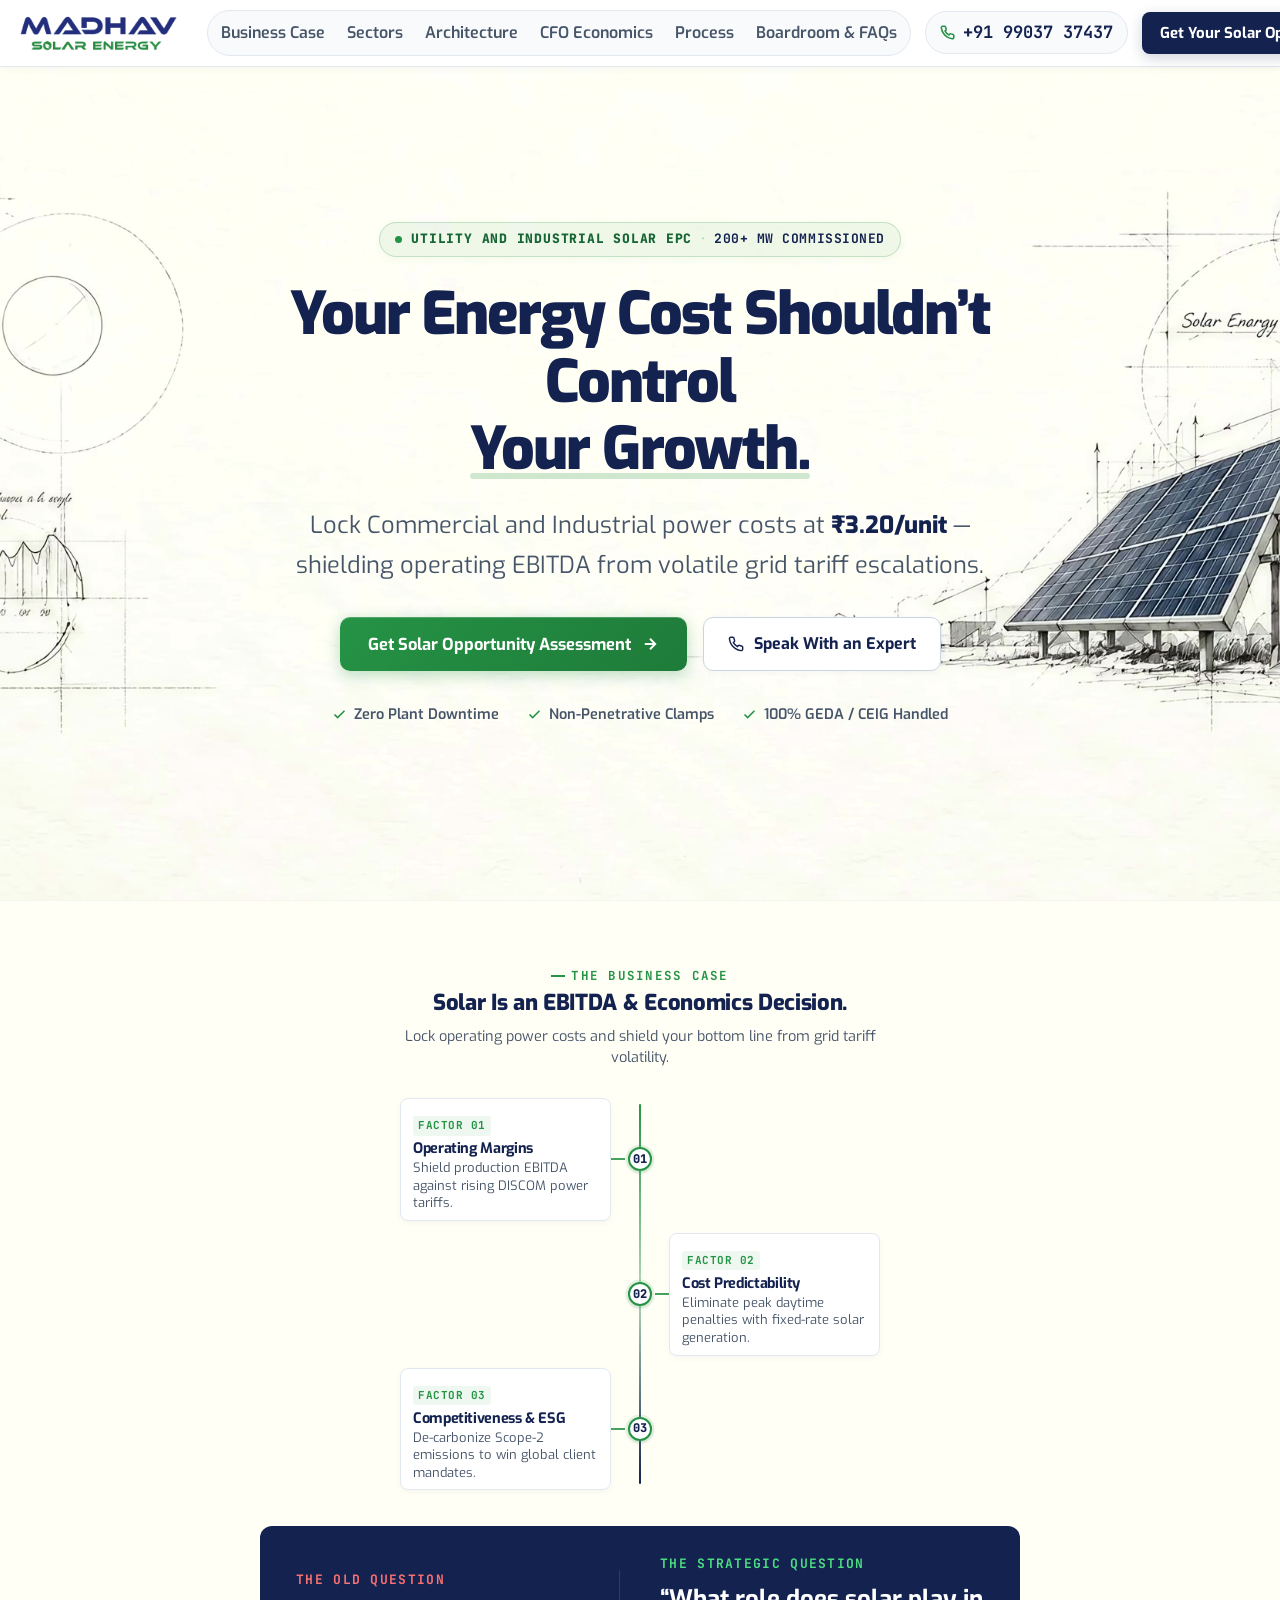
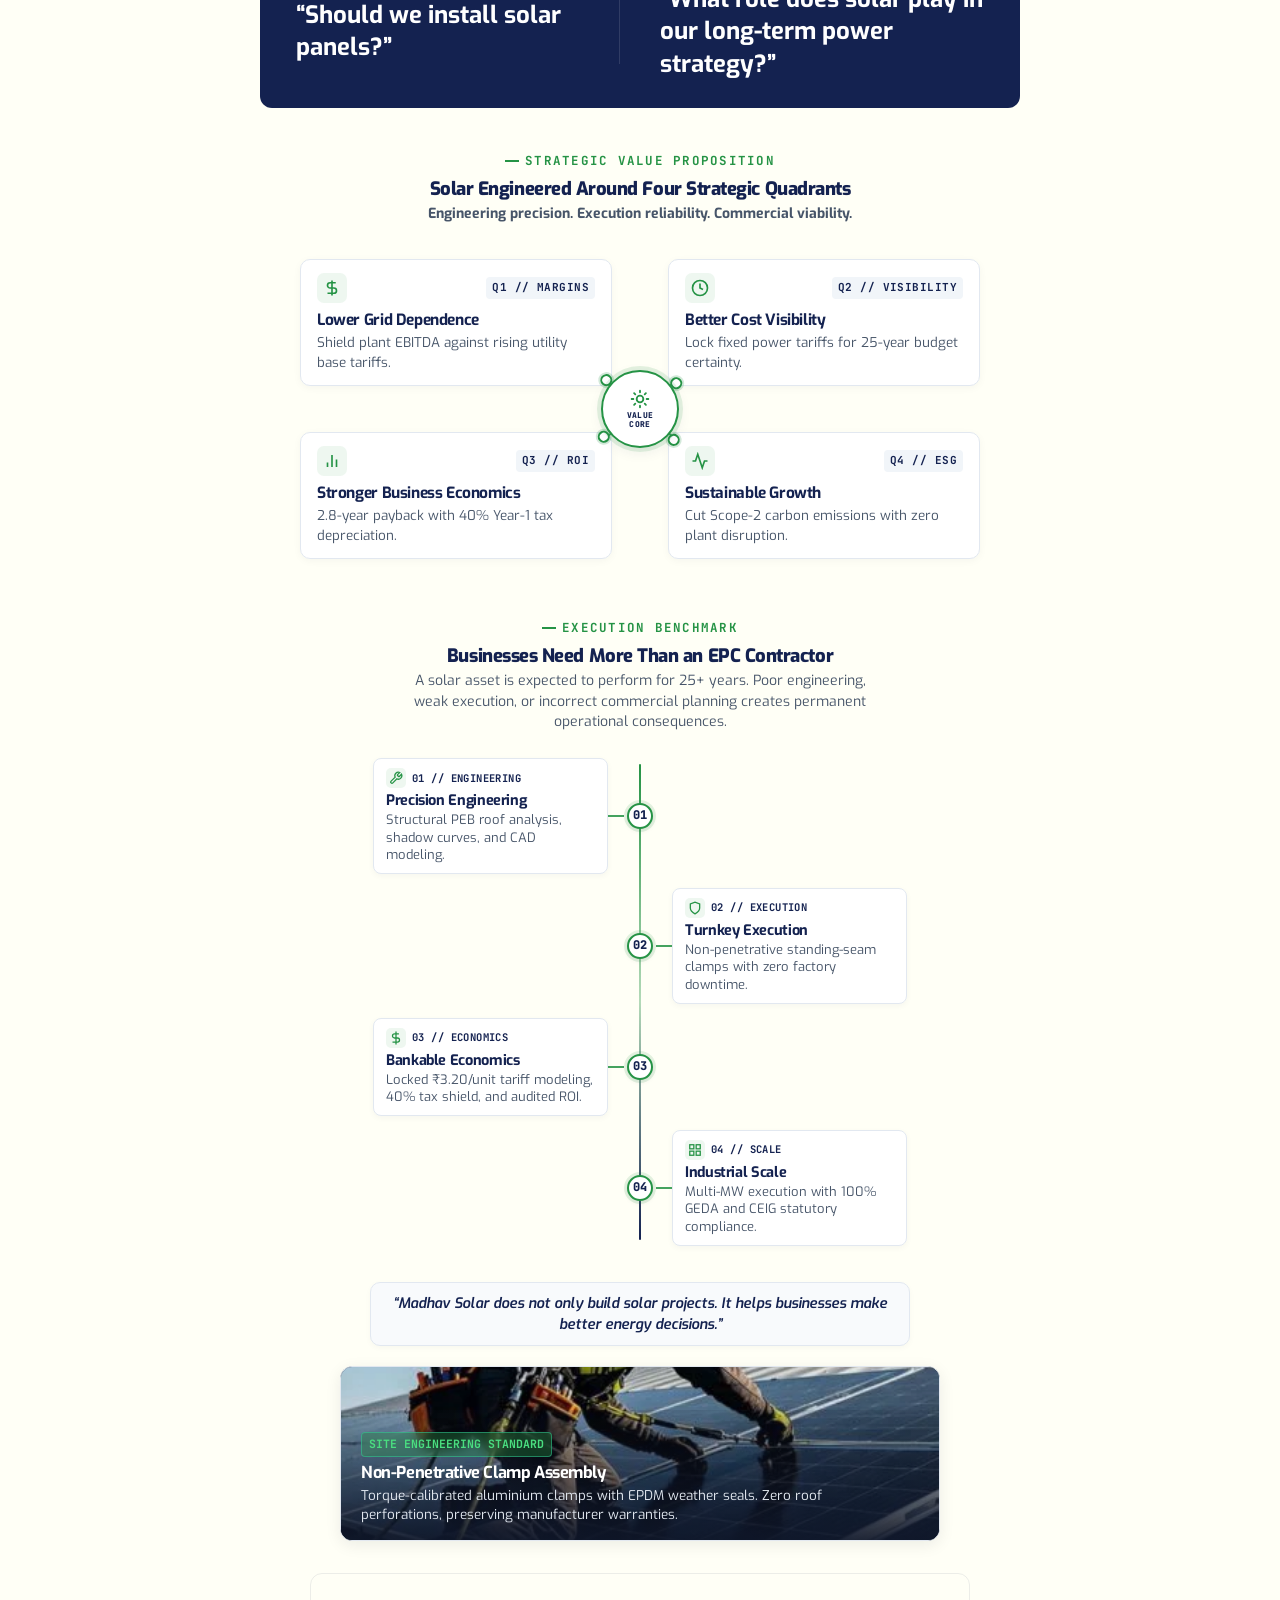
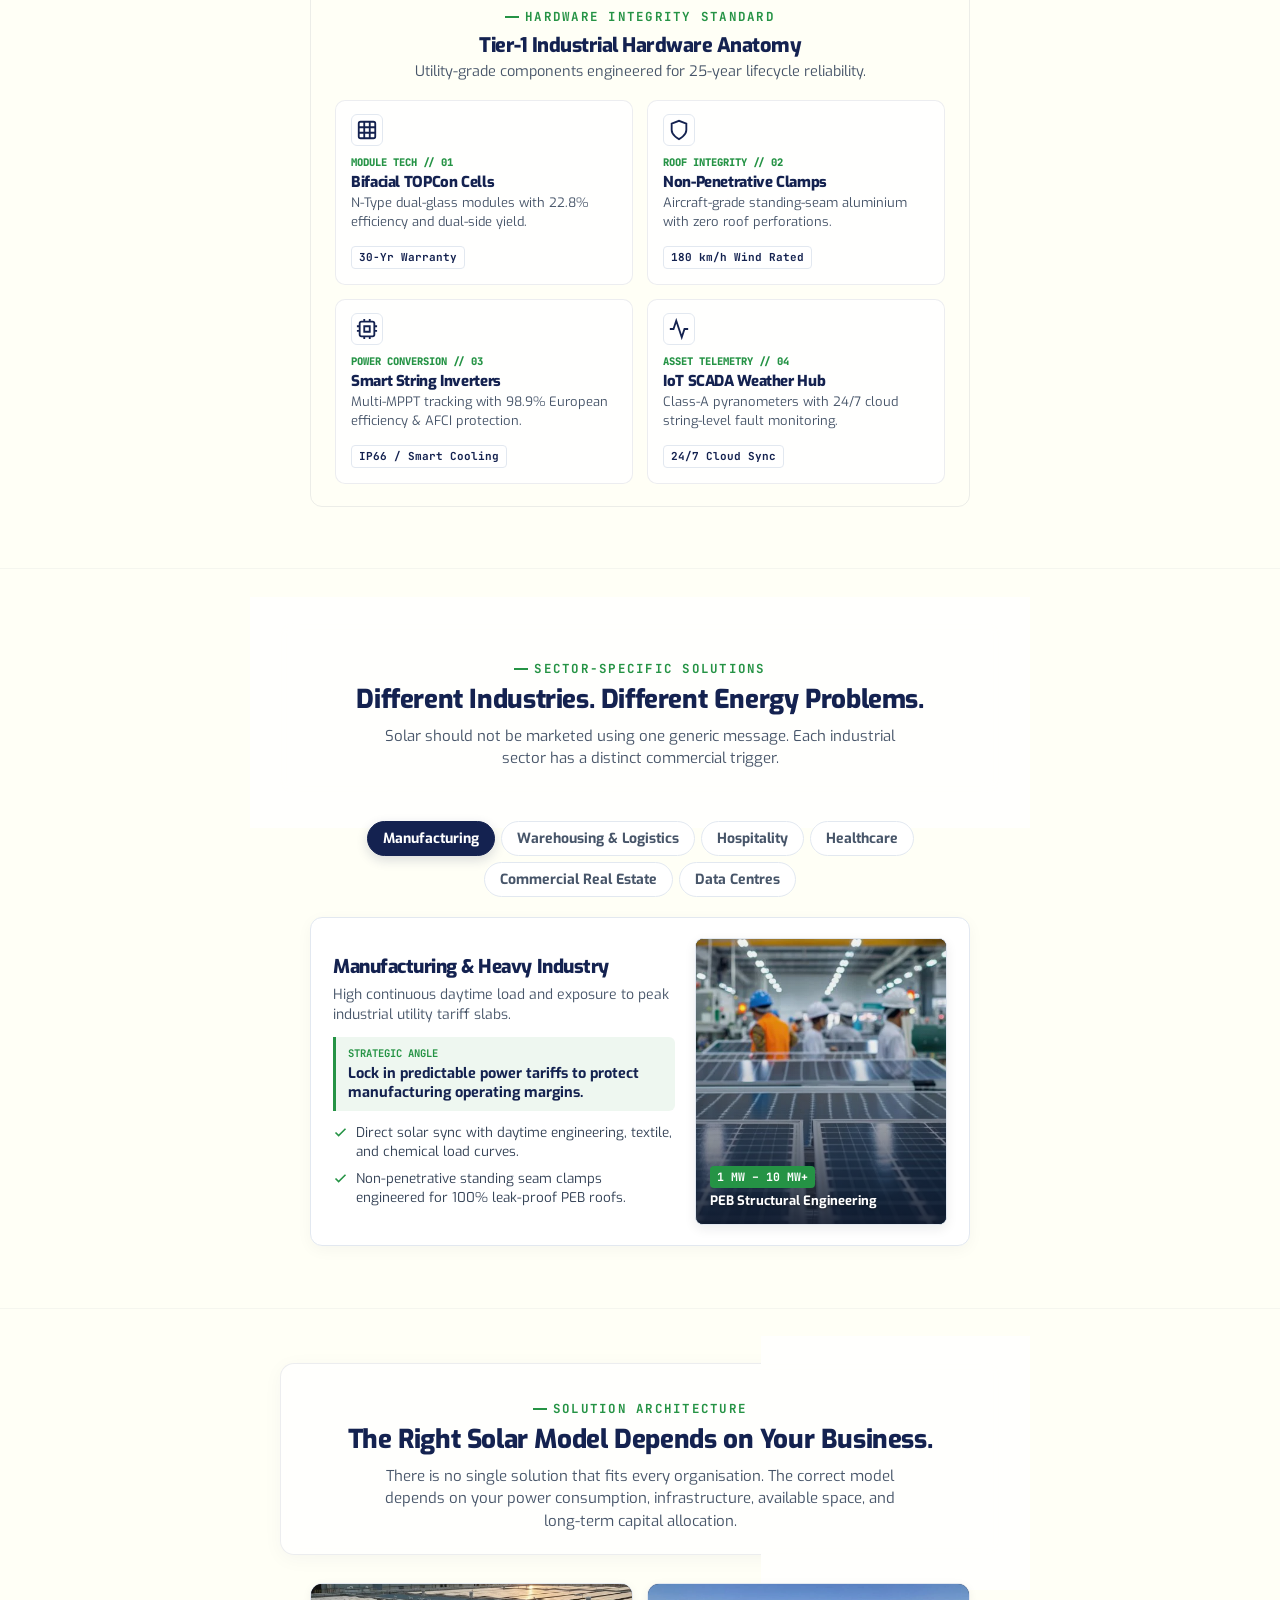
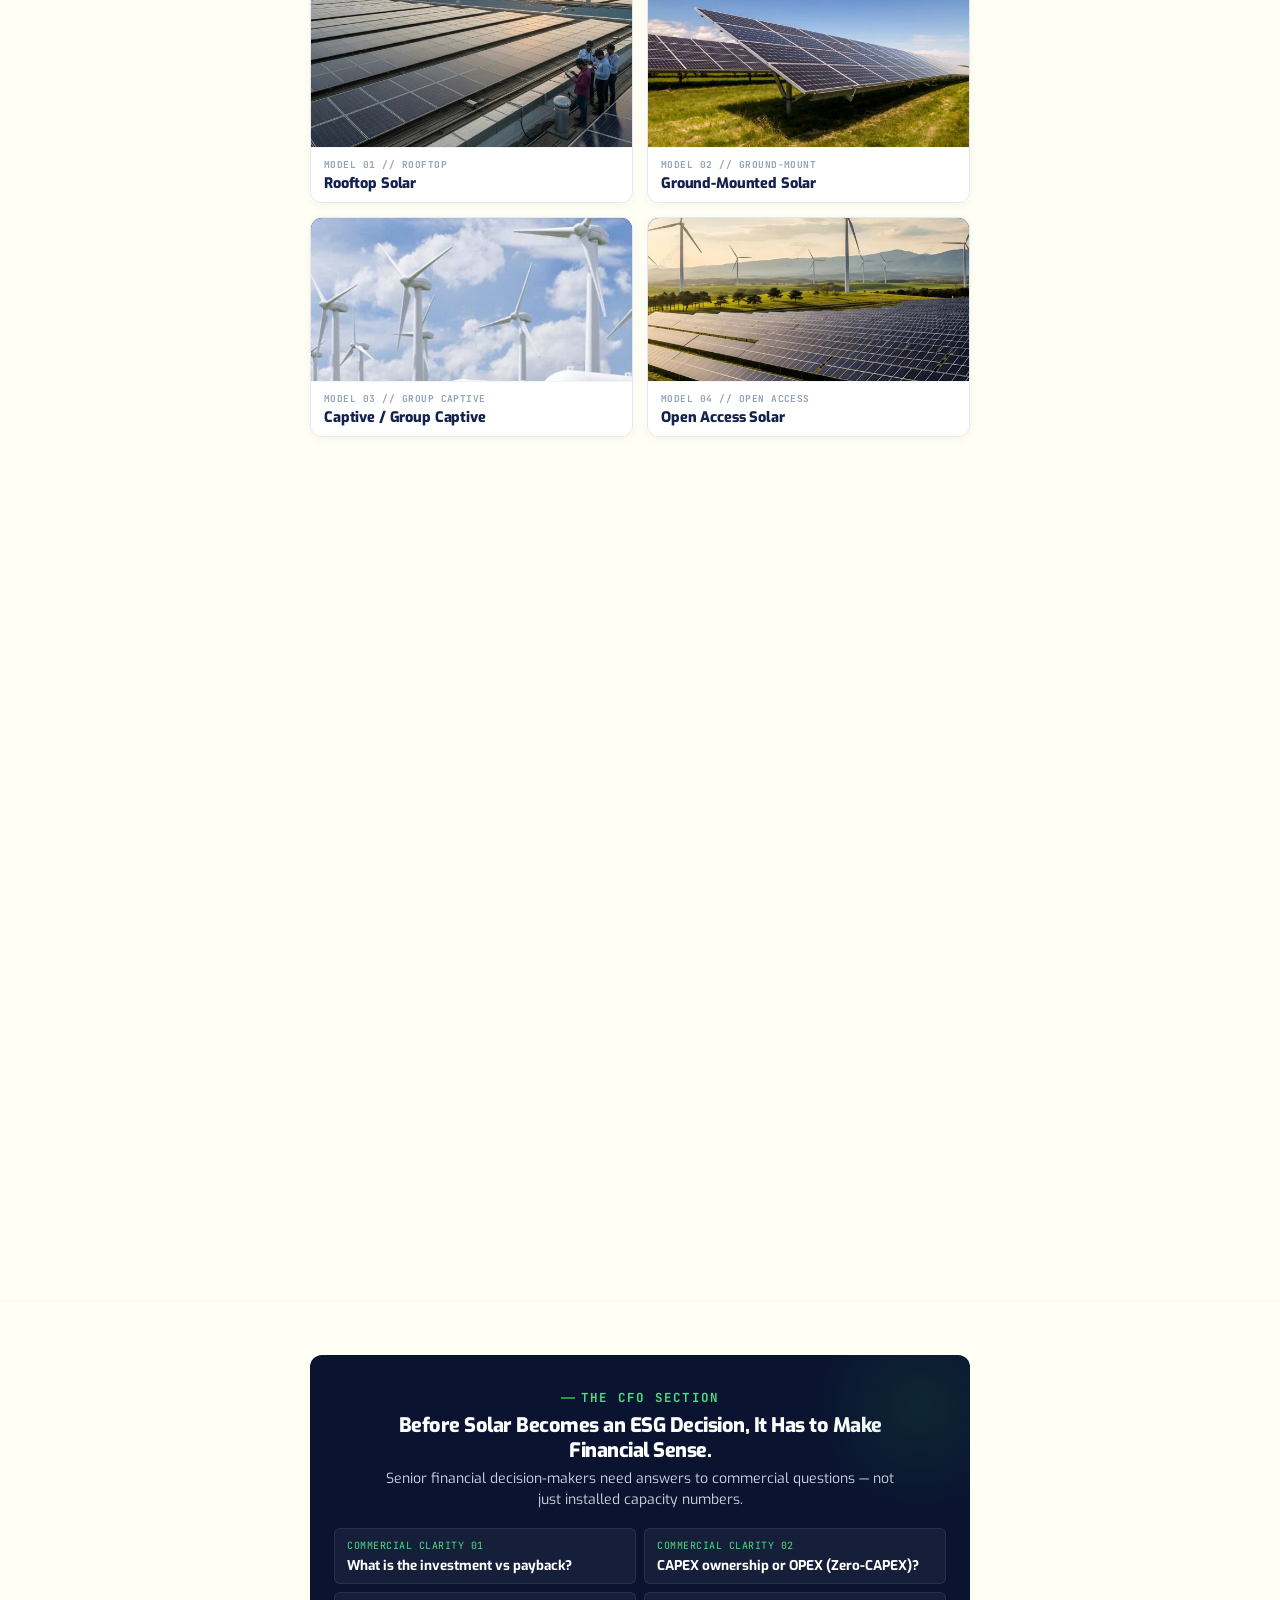
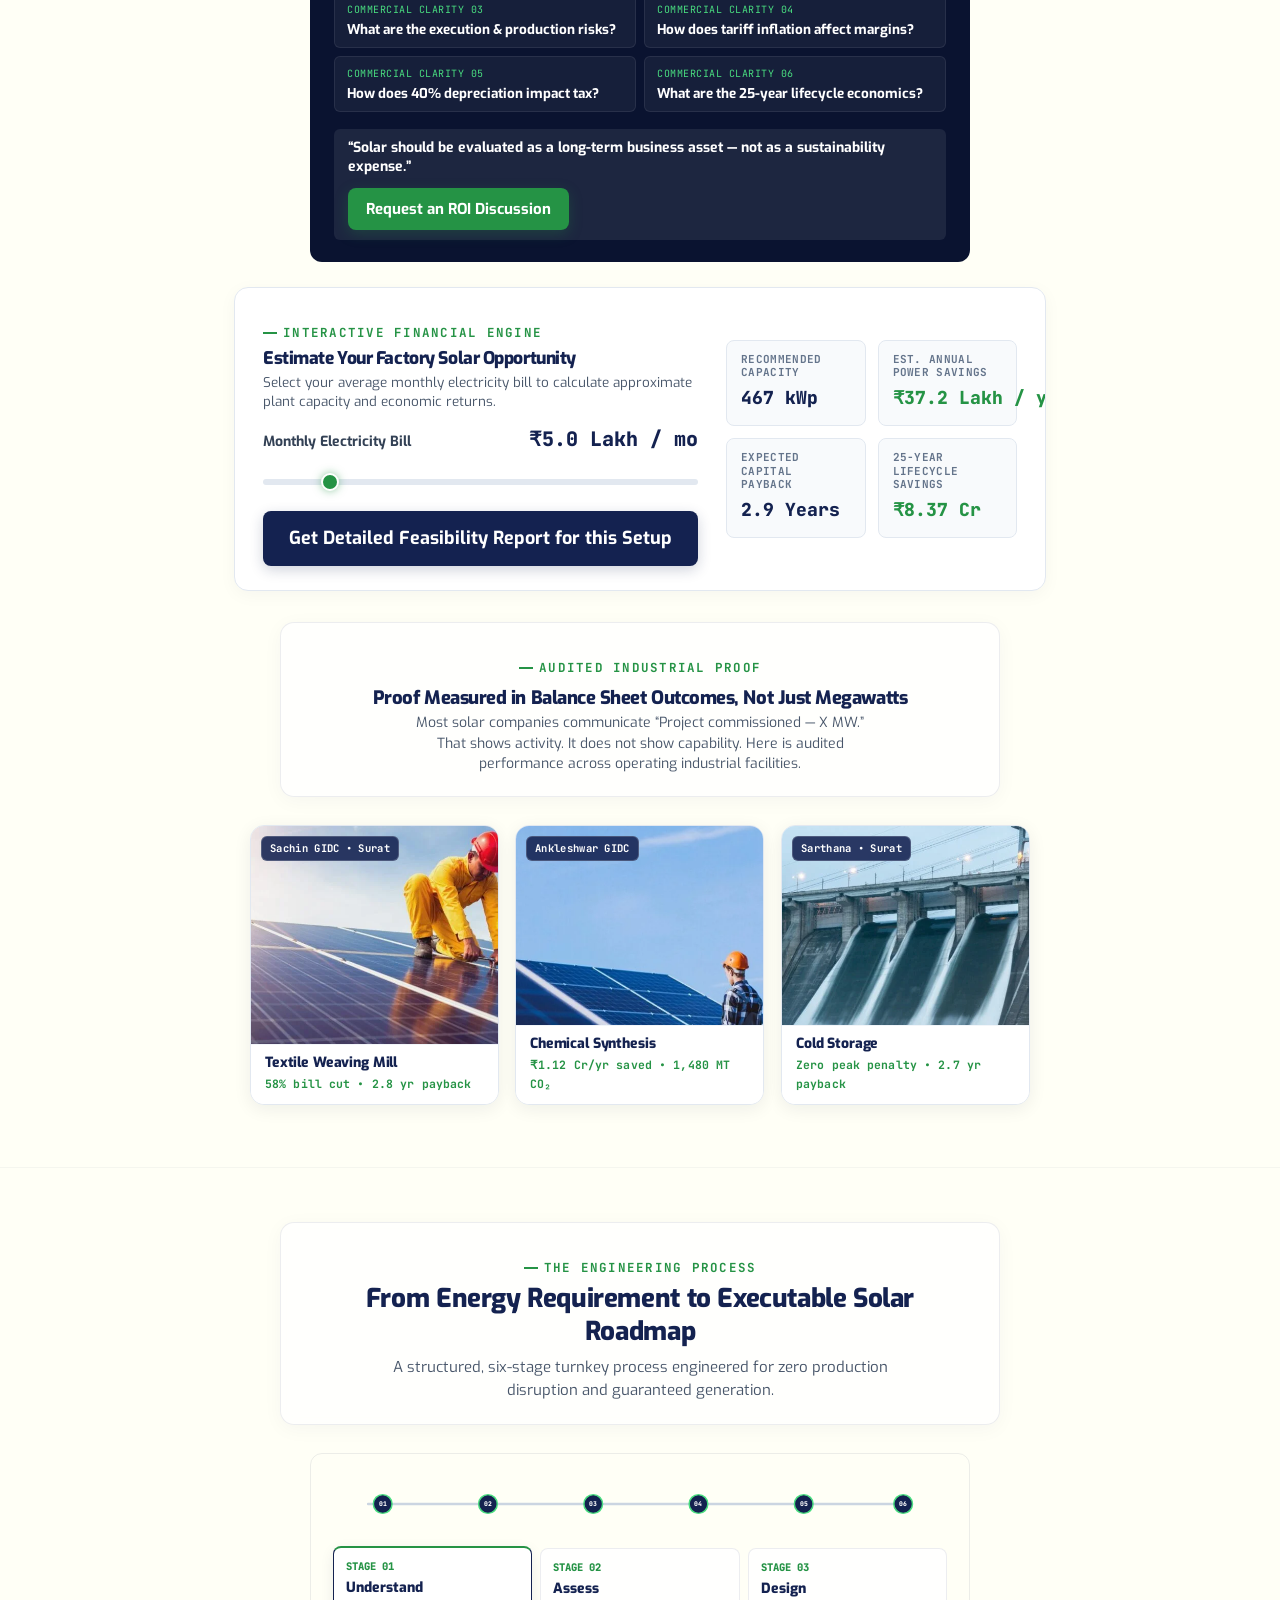
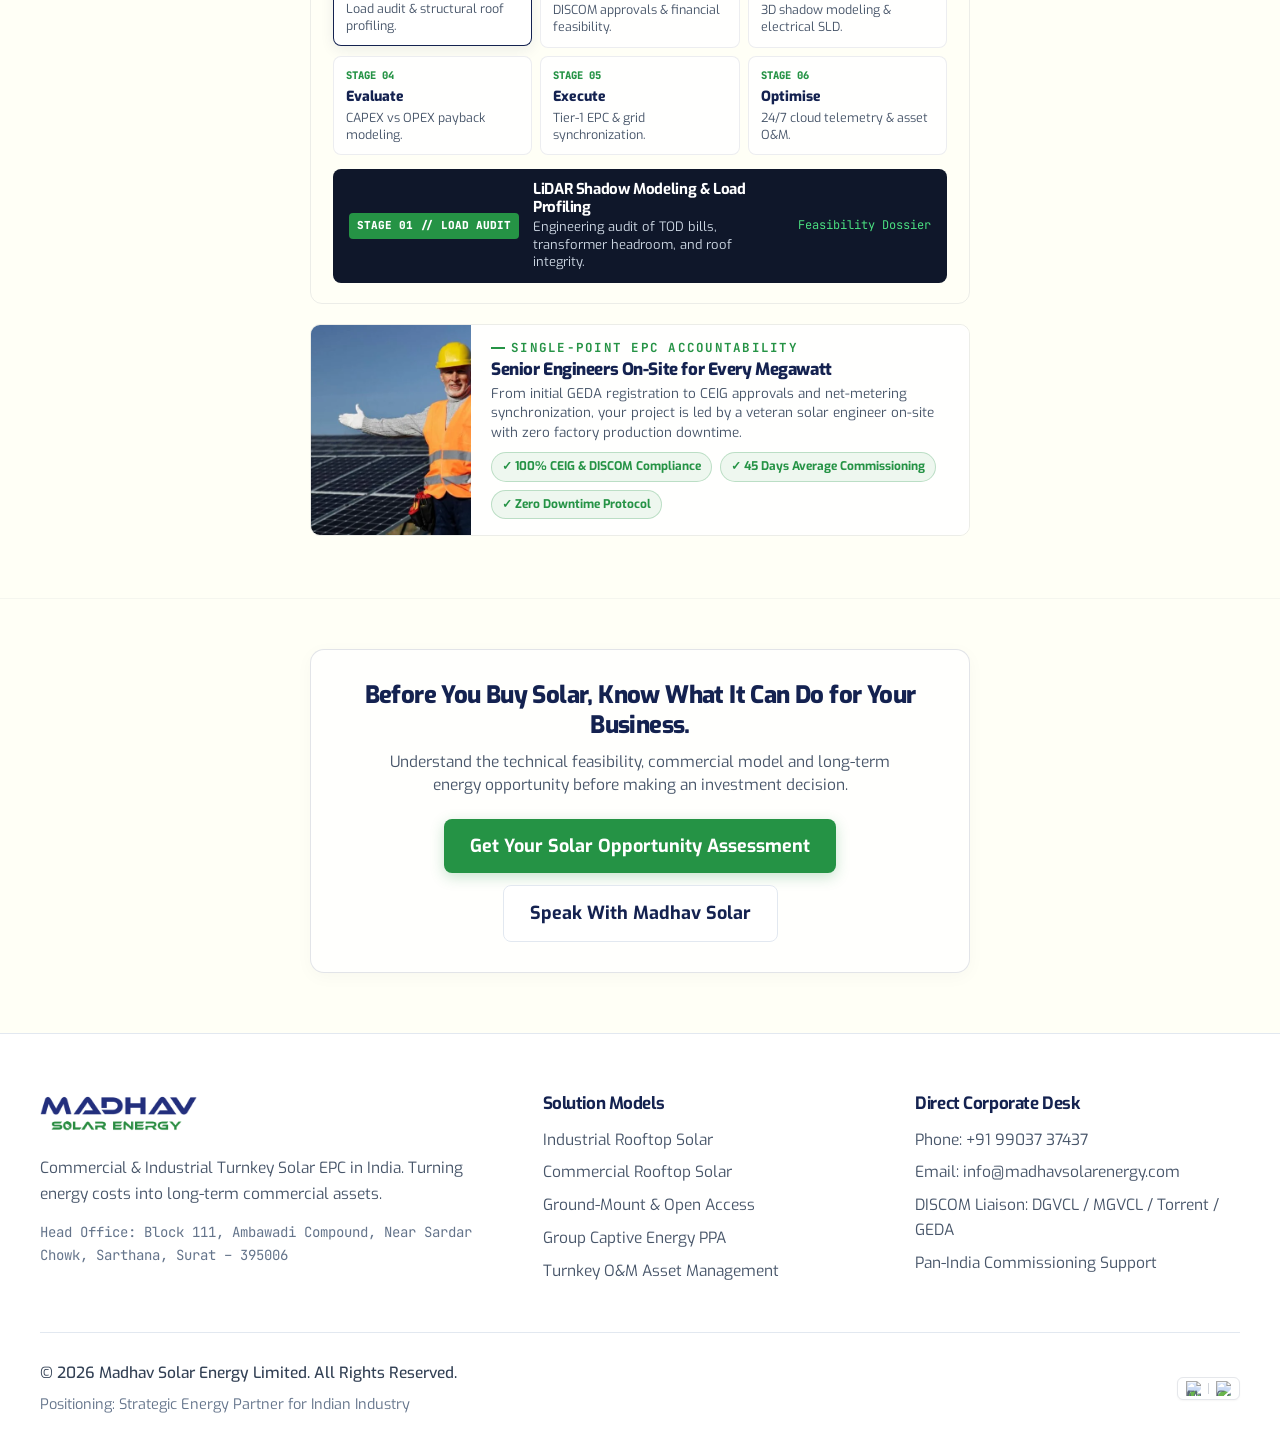
==== commit 4a7ee4e8: "Fix alignment of VALUE CORE circular hub and calculator outputs grid overflow" ====
--- a/index.html
+++ b/index.html
@@ -221,7 +221,7 @@
                   <path d="M12 2v2M12 20v2M4.93 4.93l1.41 1.41M17.66 17.66l1.41 1.41M2 12h2M20 12h2M6.34 17.66l-1.41 1.41M19.07 4.93l-1.41 1.41"></path>
                 </svg>
               </div>
-              <span class="hub-node-label">VALUE CORE</span>
+              <span class="hub-node-label">VALUE<br>CORE</span>
             </div>
           </div>
 
--- a/styles.css
+++ b/styles.css
@@ -1276,8 +1276,8 @@
 }
 
 .center-hub-node {
-  width: 64px;
-  height: 64px;
+  width: 78px;
+  height: 78px;
   border-radius: 50%;
   background: var(--white);
   border: 2px solid var(--green);
@@ -1287,6 +1287,8 @@
   align-items: center;
   justify-content: center;
   gap: 2px;
+  padding: 4px;
+  text-align: center;
   position: relative;
   z-index: 2;
   pointer-events: auto;
@@ -1307,11 +1309,14 @@
 
 .hub-node-label {
   font-family: var(--font-mono);
-  font-size: 9.5px;
+  font-size: 8px;
   font-weight: 800;
   color: var(--navy);
-  letter-spacing: 0.08em;
+  letter-spacing: 0.04em;
   text-transform: uppercase;
+  line-height: 1.12;
+  text-align: center;
+  display: block;
 }
 
 /* 4 Radiating Branch Stems */
@@ -1340,22 +1345,22 @@
 }
 
 .arm-tl {
-  width: 40px;
+  width: 48px;
   transform: rotate(-141deg);
 }
 
 .arm-tr {
-  width: 40px;
+  width: 48px;
   transform: rotate(-39deg);
 }
 
 .arm-bl {
-  width: 40px;
+  width: 48px;
   transform: rotate(141deg);
 }
 
 .arm-br {
-  width: 40px;
+  width: 48px;
   transform: rotate(39deg);
 }
 
@@ -2332,17 +2337,18 @@
 .calculator-card {
   background: var(--white);
   border: 1px solid var(--slate-200);
-  border-radius: 12px;
-  padding: 20px 22px;
-  box-shadow: 0 4px 16px rgba(15, 23, 42, 0.04);
-  max-width: 660px;
+  border-radius: 14px;
+  padding: 24px 28px;
+  box-shadow: 0 4px 18px rgba(15, 23, 42, 0.04);
+  max-width: 820px;
   margin: 0 auto 24px;
+  overflow: hidden;
 }
 
 .calc-grid {
   display: grid;
-  grid-template-columns: 1.05fr 0.95fr;
-  gap: 20px;
+  grid-template-columns: 1fr 1.08fr;
+  gap: 28px;
   align-items: center;
 }
 
@@ -2403,26 +2409,30 @@
 
 .calc-outputs-grid {
   display: grid;
-  grid-template-columns: repeat(2, 1fr);
-  gap: 10px;
+  grid-template-columns: repeat(2, minmax(0, 1fr));
+  gap: 12px;
   margin-bottom: 0;
+  width: 100%;
 }
 
 .calc-out-item {
   background: var(--slate-50);
   border: 1px solid var(--slate-200);
-  border-radius: 6px;
-  padding: 10px 12px;
+  border-radius: 8px;
+  padding: 12px 14px;
+  min-width: 0;
+  box-sizing: border-box;
 }
 
 .calc-out-label {
-  font-size: 11.5px;
-  font-weight: 600;
+  font-size: 11px;
+  font-weight: 700;
   color: var(--slate-500);
   text-transform: uppercase;
   font-family: var(--font-mono);
-  margin-bottom: 2px;
-  letter-spacing: 0.04em;
+  margin-bottom: 4px;
+  letter-spacing: 0.03em;
+  line-height: 1.25;
 }
 
 .calc-out-val {
@@ -2430,6 +2440,7 @@
   font-weight: 800;
   color: var(--navy);
   font-family: var(--font-mono);
+  white-space: nowrap;
 }
 
 .calc-out-val.accent {
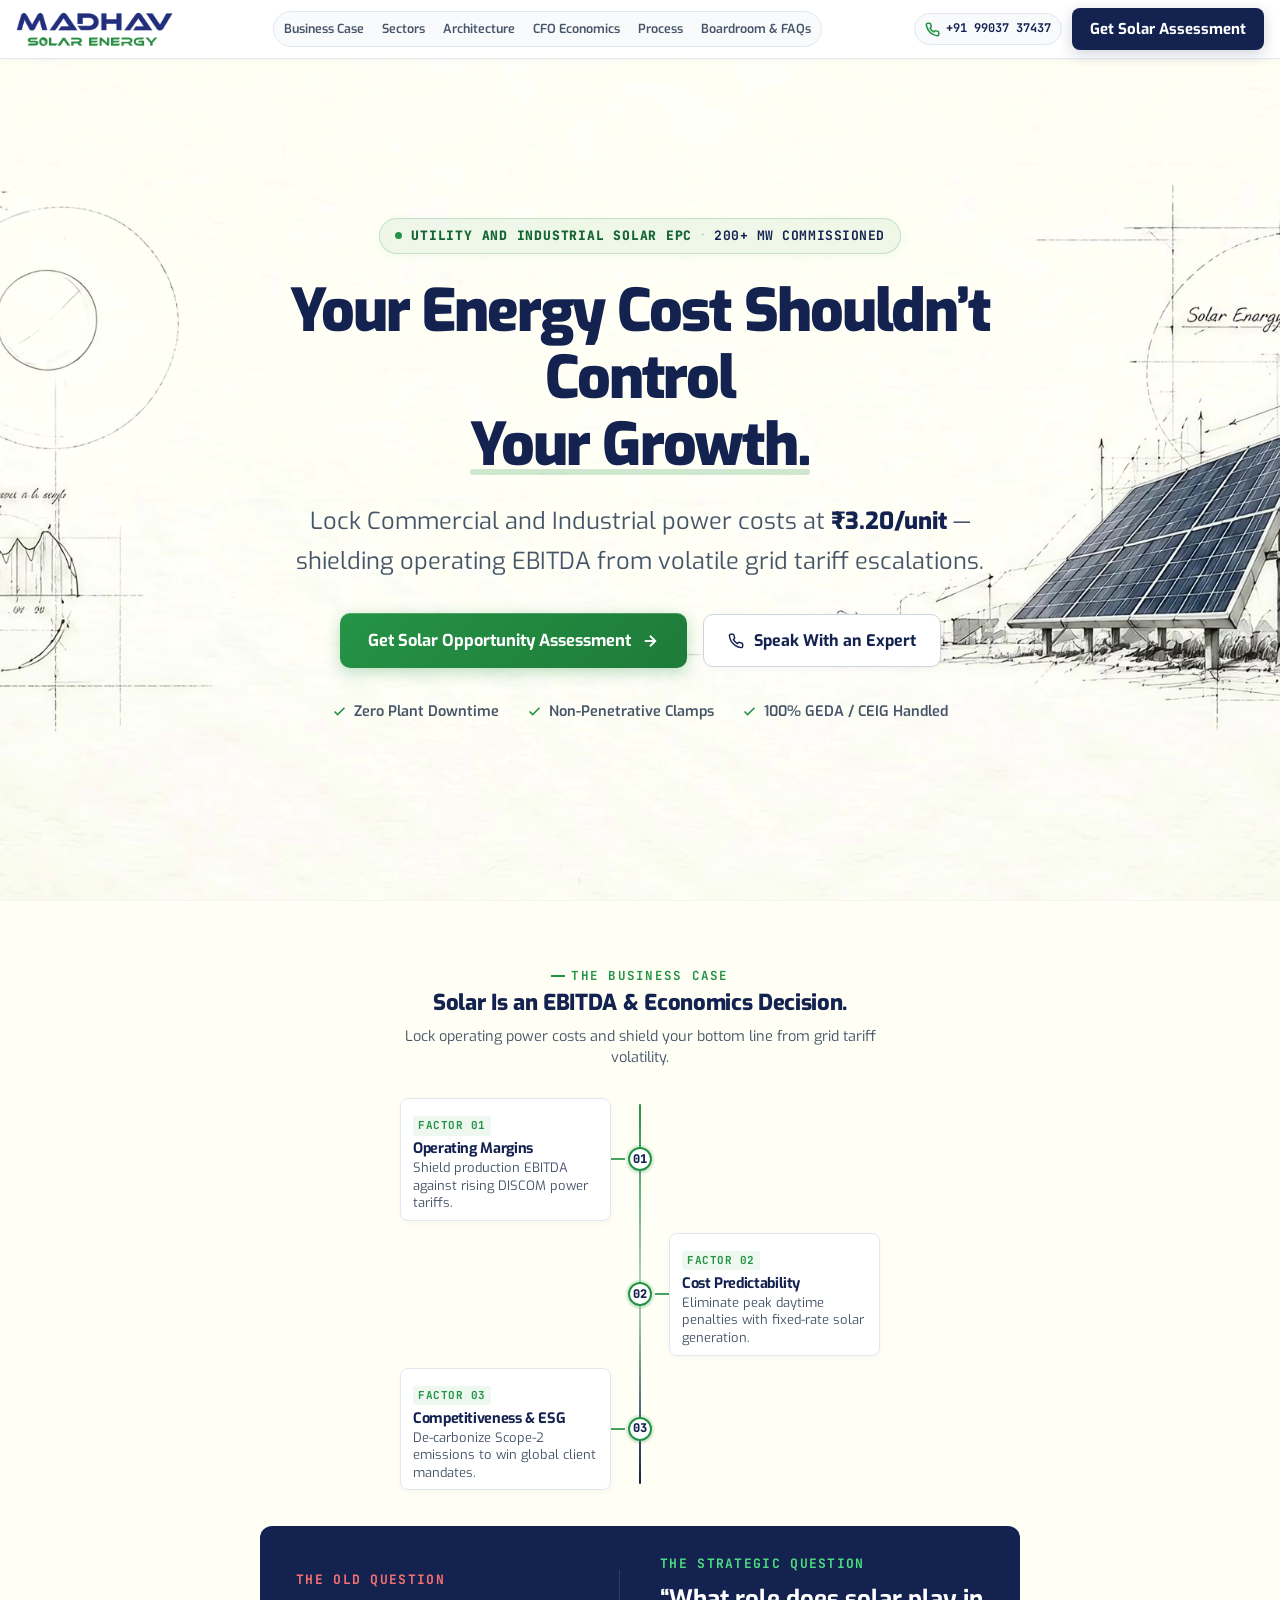
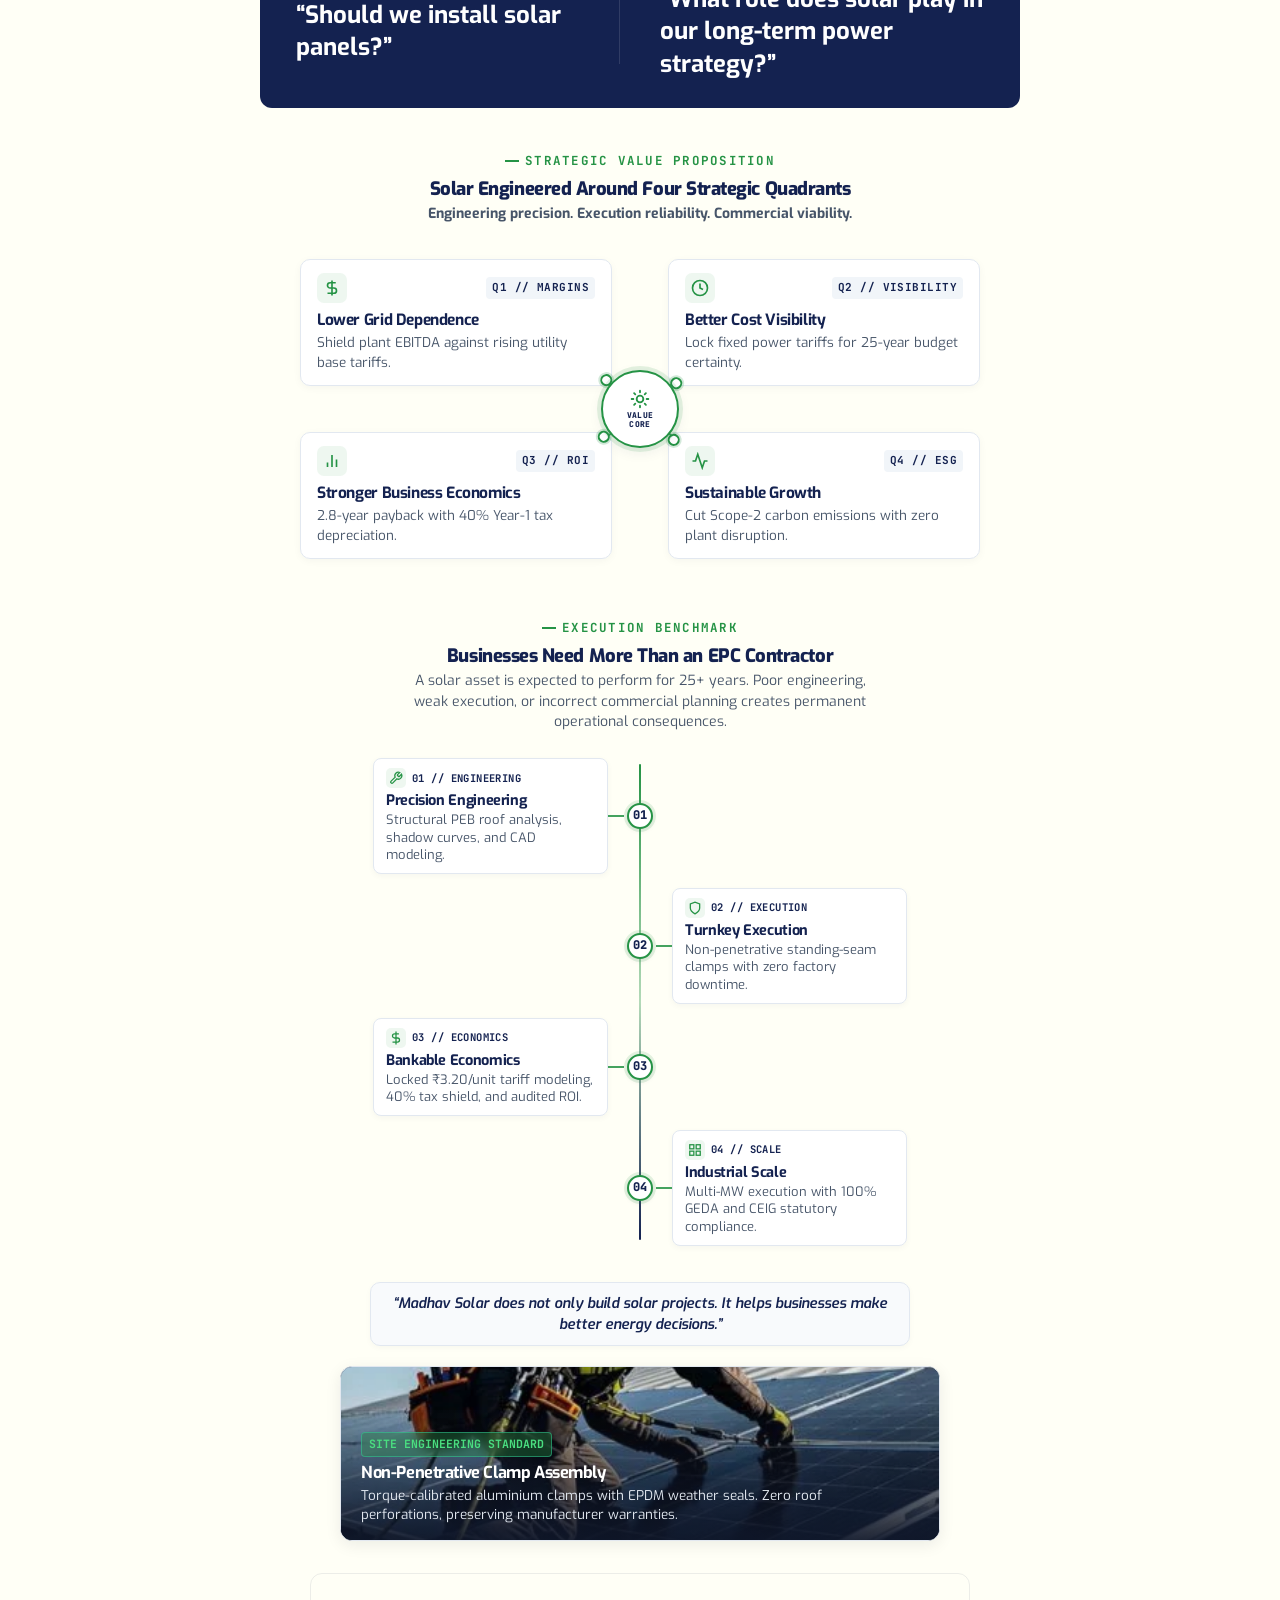
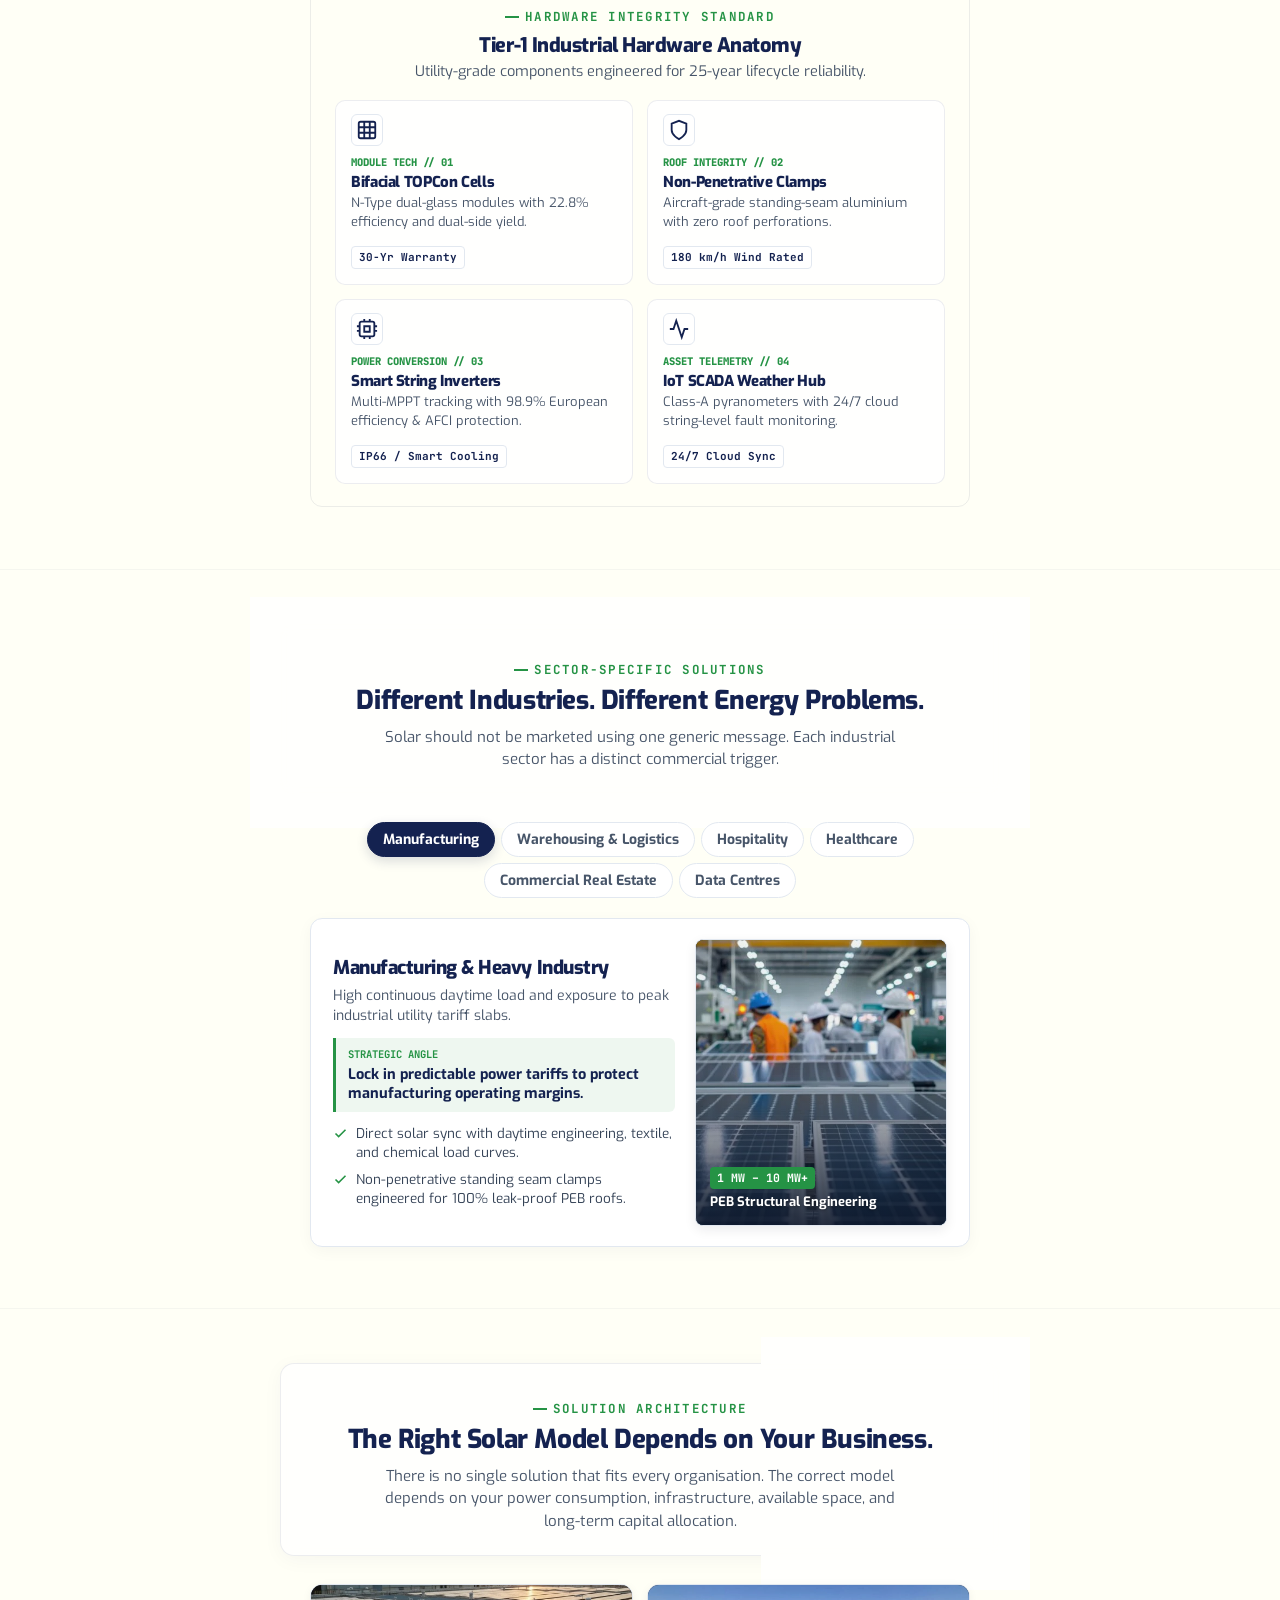
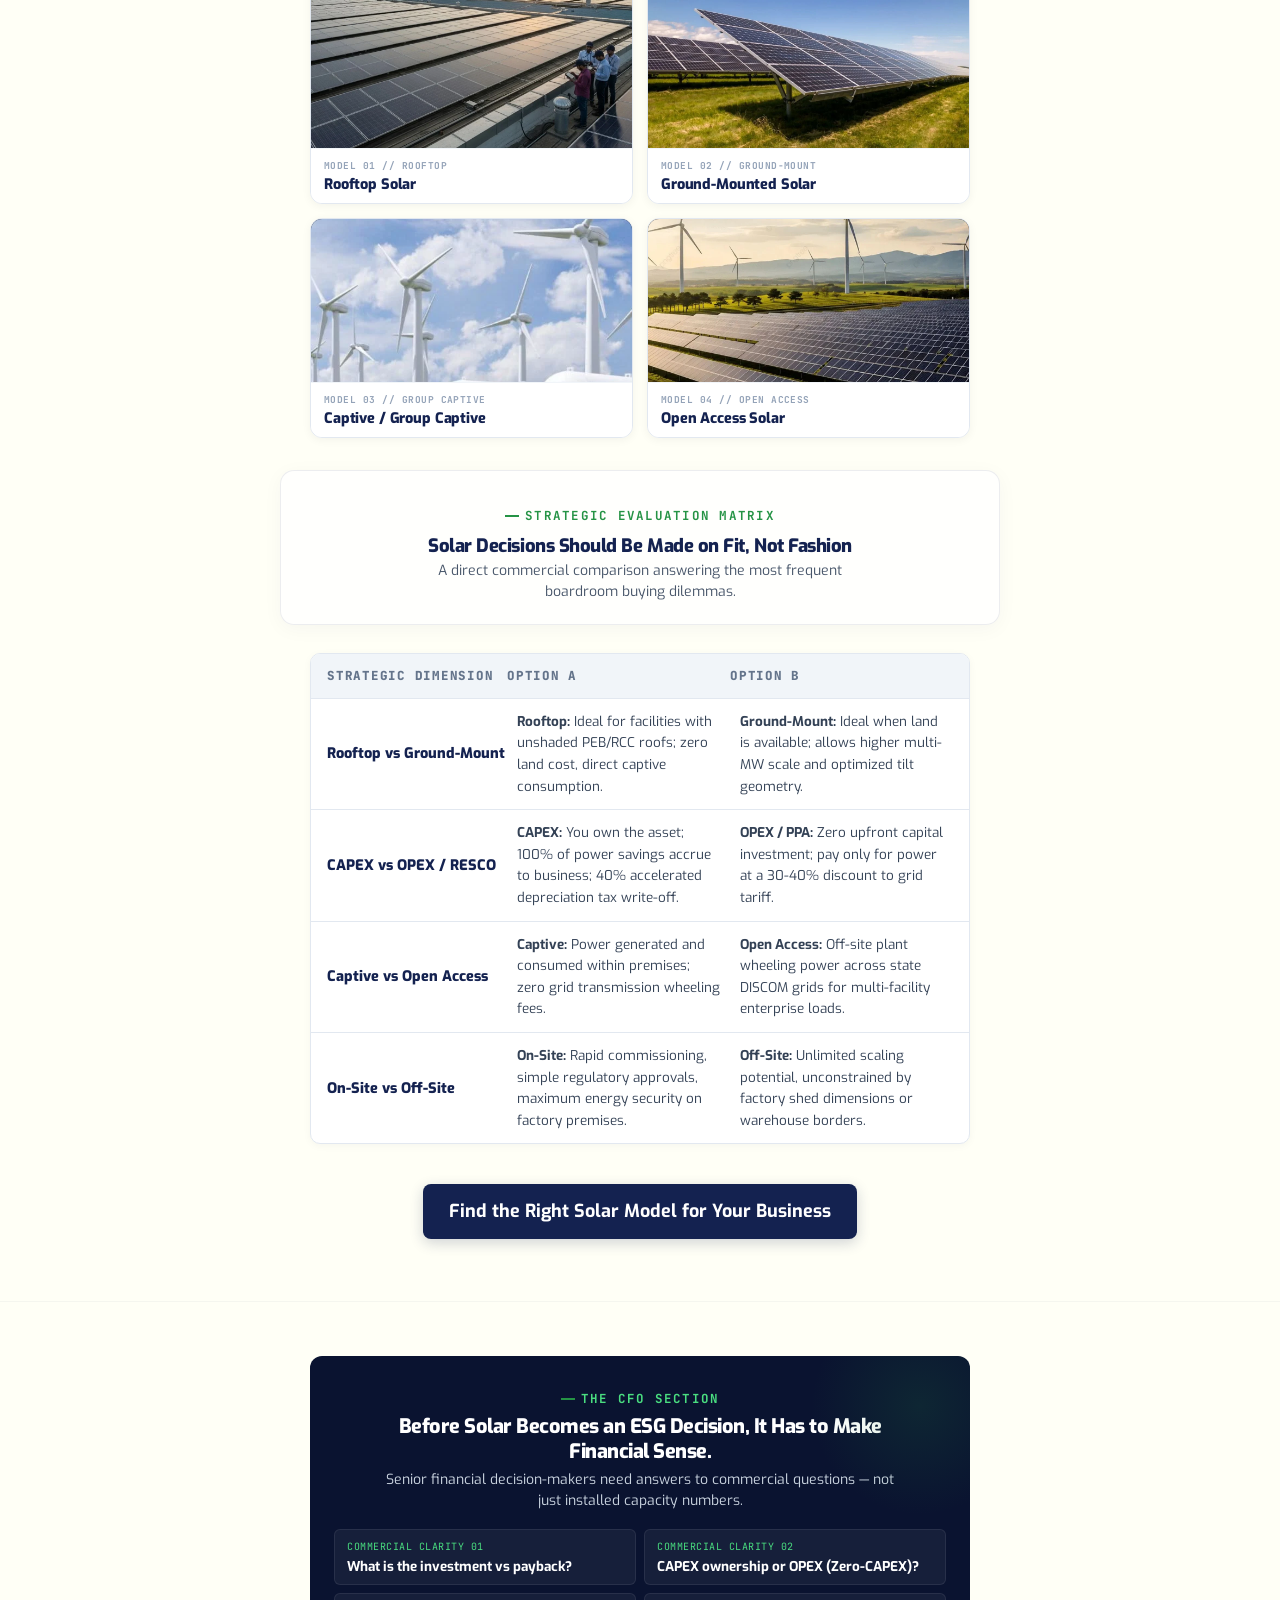
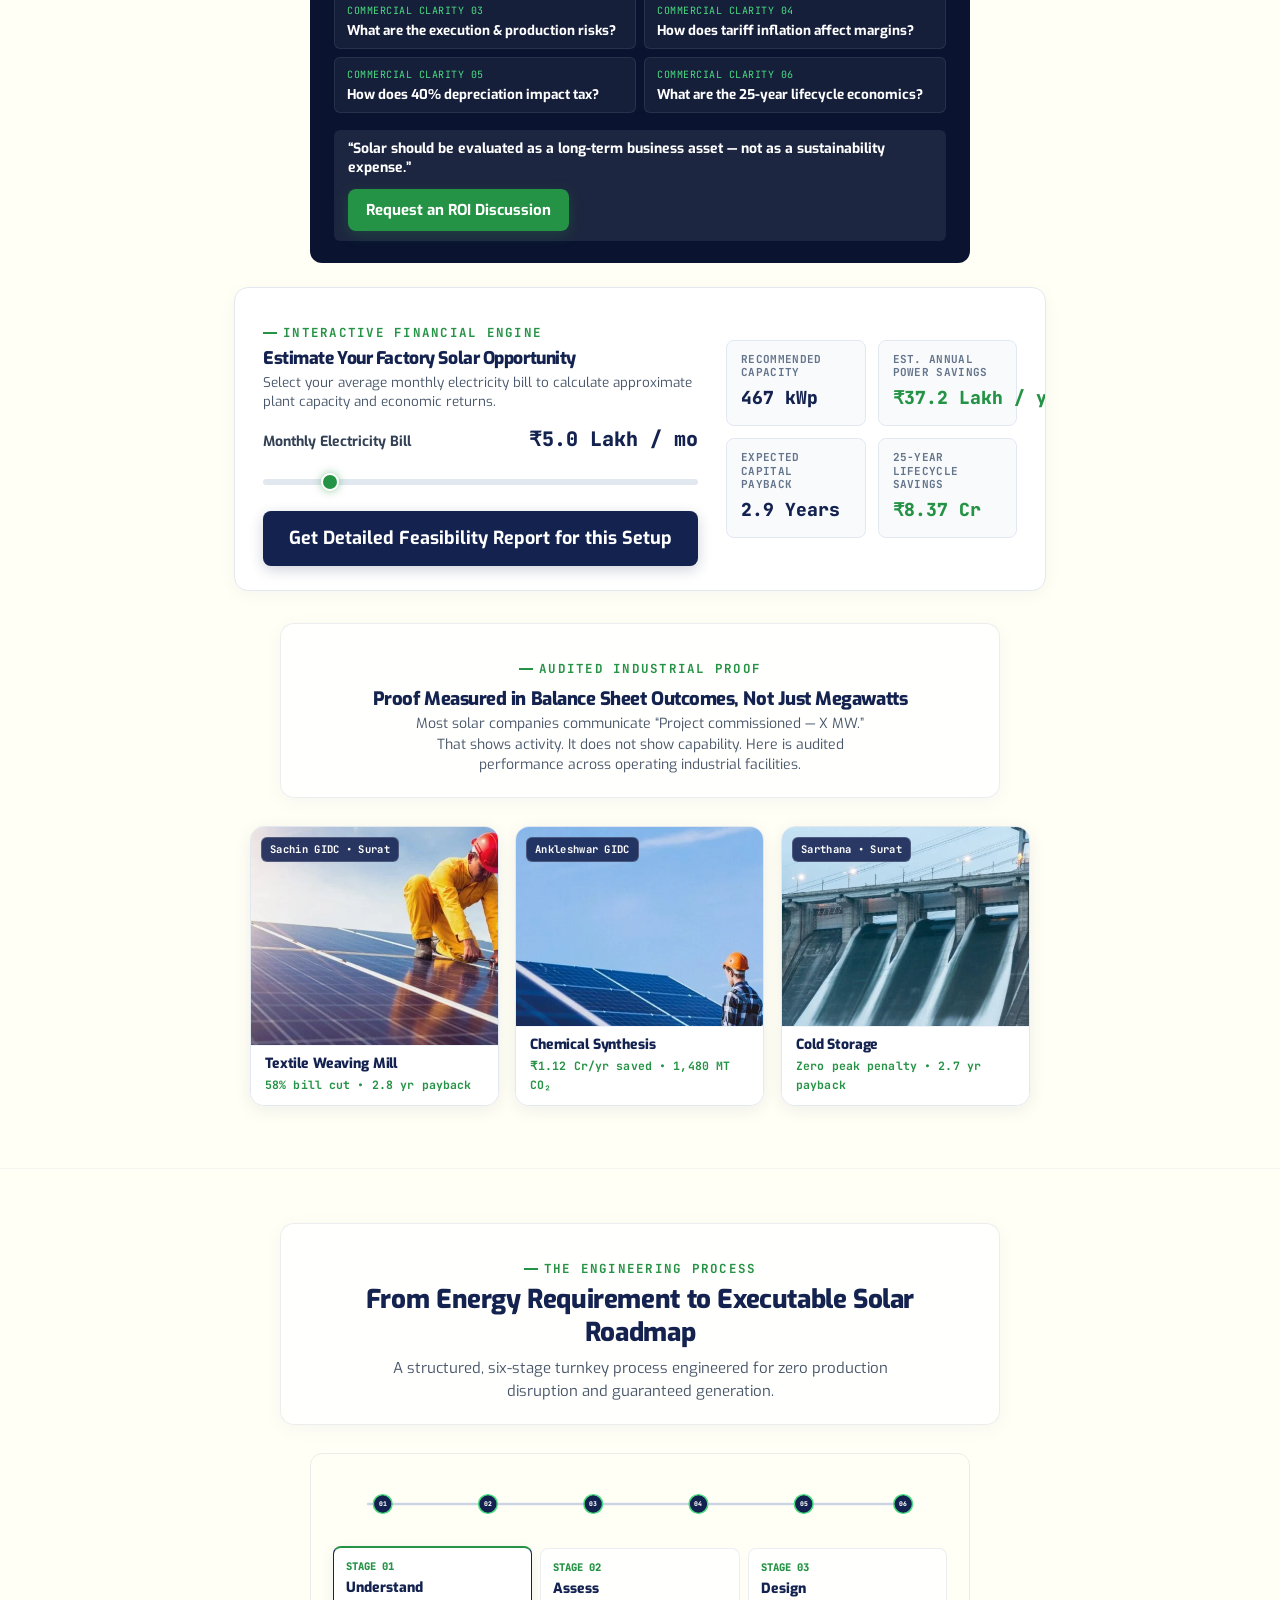
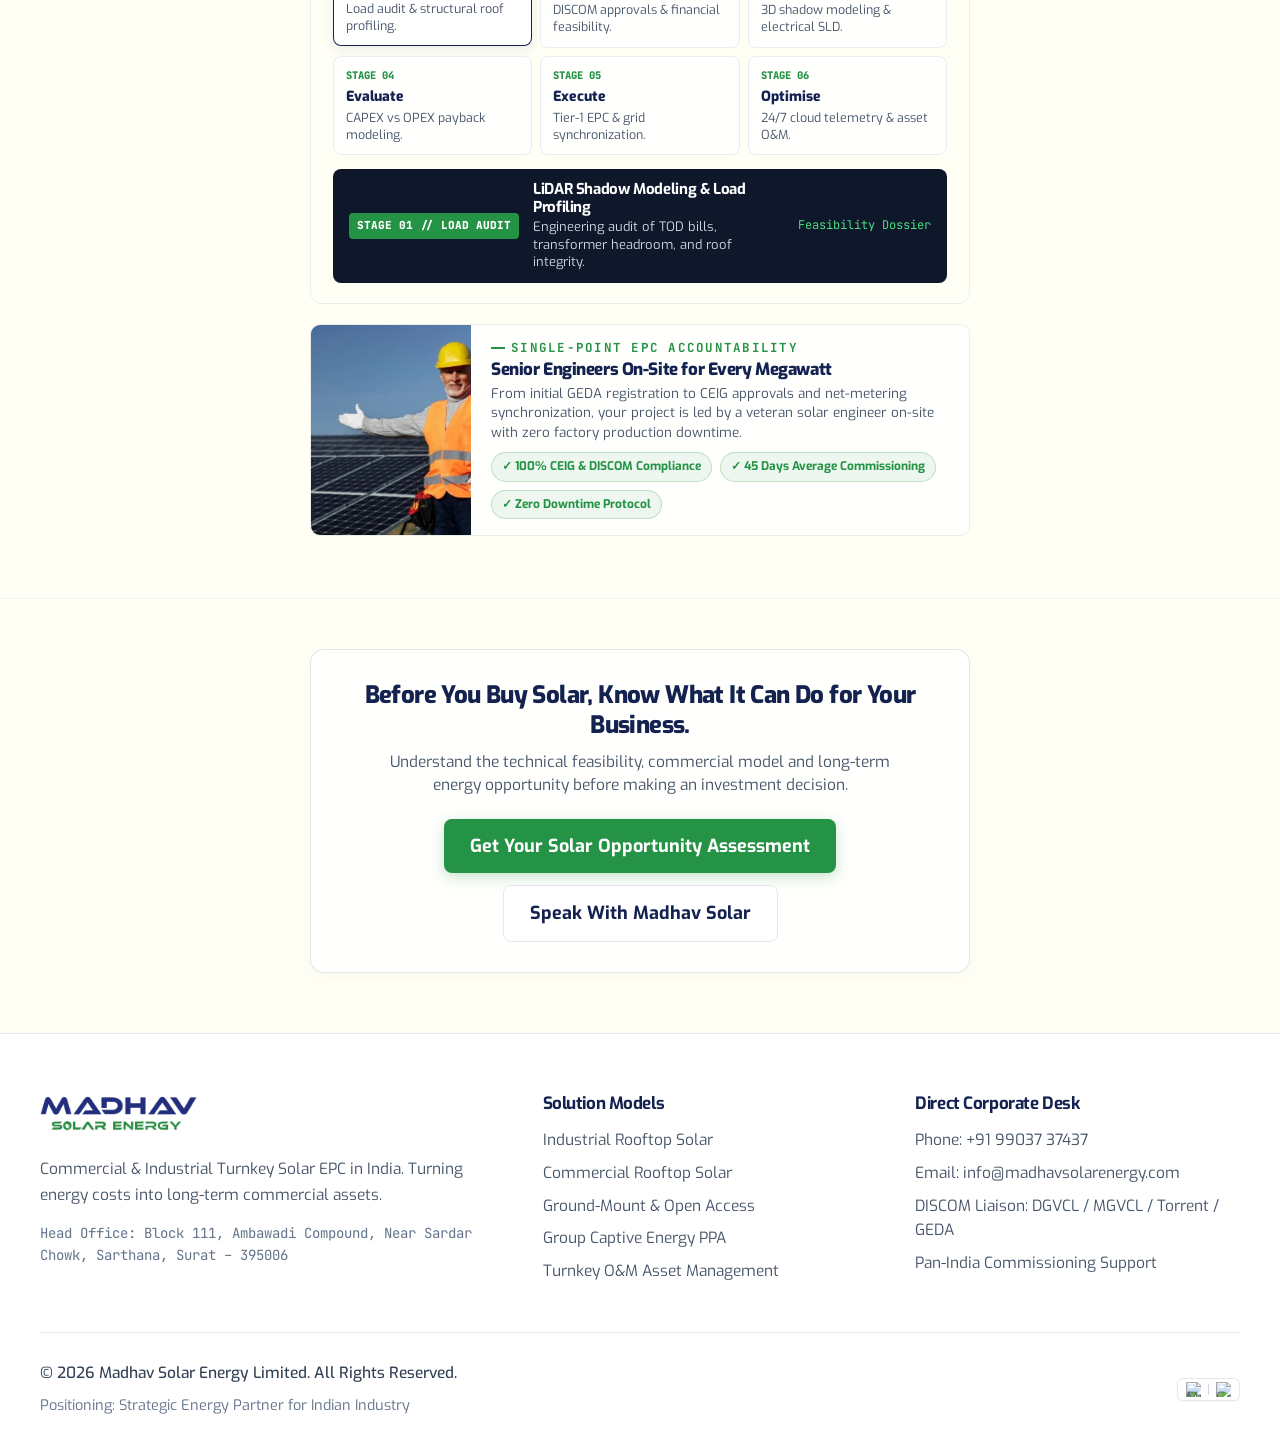
==== commit d36d3732: "Fix navbar overflow, alignment of VALUE CORE circle, and calculator cards" ====
--- a/index.html
+++ b/index.html
@@ -70,7 +70,7 @@
           <span>+91 99037 37437</span>
         </a>
         <a href="#assessment-section" class="btn btn-primary btn-sm cta-assessment-trigger nav-cta-btn">
-          Get Your Solar Opportunity Assessment
+          Get Solar Assessment
         </a>
       </div>
     </div>
--- a/styles.css
+++ b/styles.css
@@ -271,18 +271,18 @@
   max-width: 1540px;
   width: 100%;
   margin: 0 auto;
-  padding: 14px 40px;
+  padding: 10px 24px;
   display: flex;
   align-items: center;
   justify-content: space-between;
-  gap: 24px;
+  gap: 16px;
 }
 
 .nav-logo-link {
   display: flex;
   align-items: center;
   flex-shrink: 0;
-  margin-right: 16px;
+  margin-right: 8px;
 }
 
 .nav-logo-link img {
@@ -302,11 +302,11 @@
 .nav-menu {
   display: flex;
   align-items: center;
-  gap: 4px;
+  gap: 2px;
   list-style: none;
   background: var(--slate-50);
   border: 1px solid var(--slate-200);
-  padding: 4px 6px;
+  padding: 3px 5px;
   border-radius: var(--radius-full);
 }
 
@@ -316,10 +316,10 @@
 
 .nav-link {
   display: block;
-  font-size: 17px;
+  font-size: 13.5px;
   font-weight: 600;
   color: var(--slate-600);
-  padding: 7px 14px;
+  padding: 6px 12px;
   border-radius: var(--radius-full);
   white-space: nowrap;
   transition: all 0.18s ease;
@@ -334,20 +334,20 @@
 .nav-actions {
   display: flex;
   align-items: center;
-  gap: 14px;
+  gap: 10px;
   flex-shrink: 0;
 }
 
 .phone-quicklink {
   display: inline-flex;
   align-items: center;
-  gap: 8px;
-  font-size: 17px;
+  gap: 6px;
+  font-size: 13px;
   font-weight: 700;
   color: var(--navy);
   font-family: var(--font-mono);
   white-space: nowrap;
-  padding: 7px 14px;
+  padding: 6px 12px;
   border-radius: var(--radius-full);
   background: var(--slate-50);
   border: 1px solid var(--slate-200);
@@ -365,22 +365,28 @@
 
 .nav-cta-btn {
   white-space: nowrap;
-  font-size: 17px;
-  padding: 9px 20px;
+  font-size: 13.5px;
+  font-weight: 700;
+  padding: 8px 16px;
+  flex-shrink: 0;
 }
 
 @media (max-width: 1280px) {
   .nav-menu {
     gap: 2px;
-    padding: 3px;
+    padding: 2px;
   }
   .nav-link {
-    font-size: 16px;
-    padding: 6px 10px;
+    font-size: 12.5px;
+    padding: 5px 8px;
   }
   .nav-container {
-    padding: 10px 20px;
-    gap: 14px;
+    padding: 8px 16px;
+    gap: 10px;
+  }
+  .phone-quicklink {
+    font-size: 12px;
+    padding: 5px 10px;
   }
 }
 
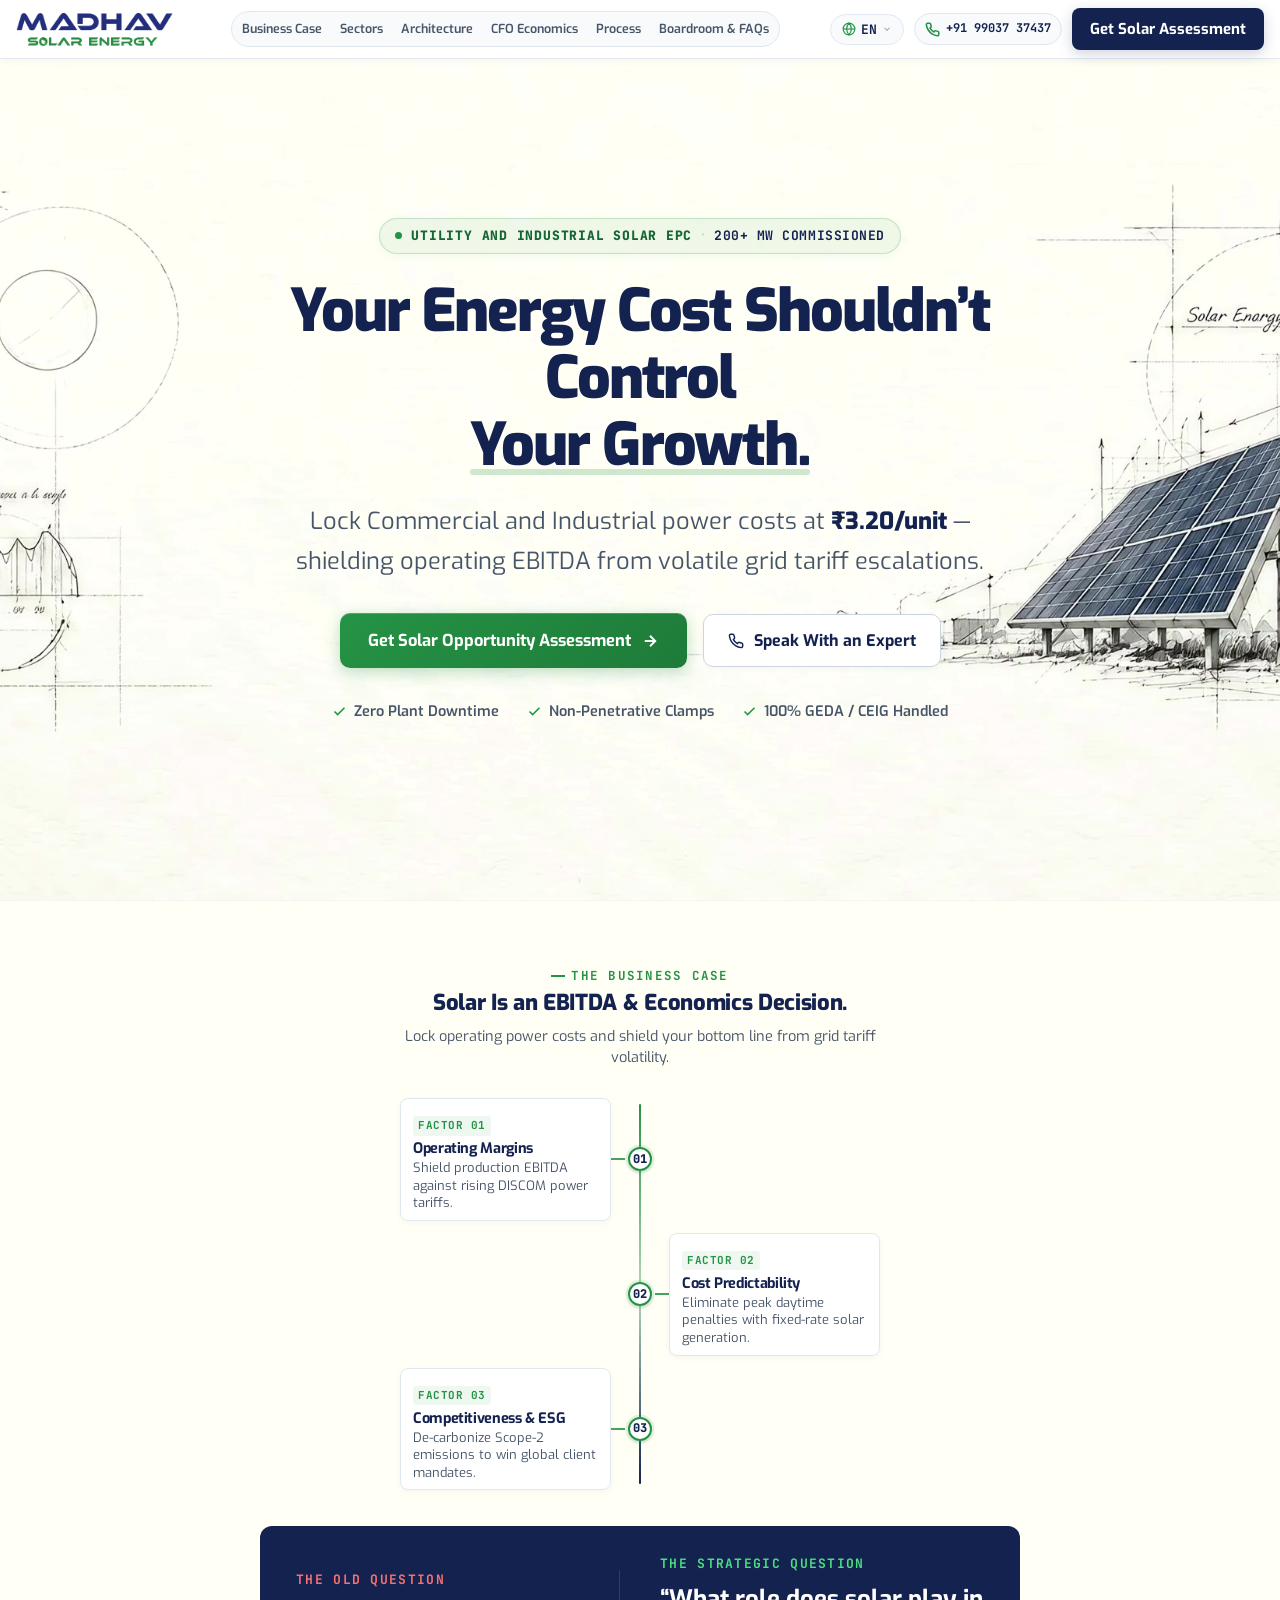
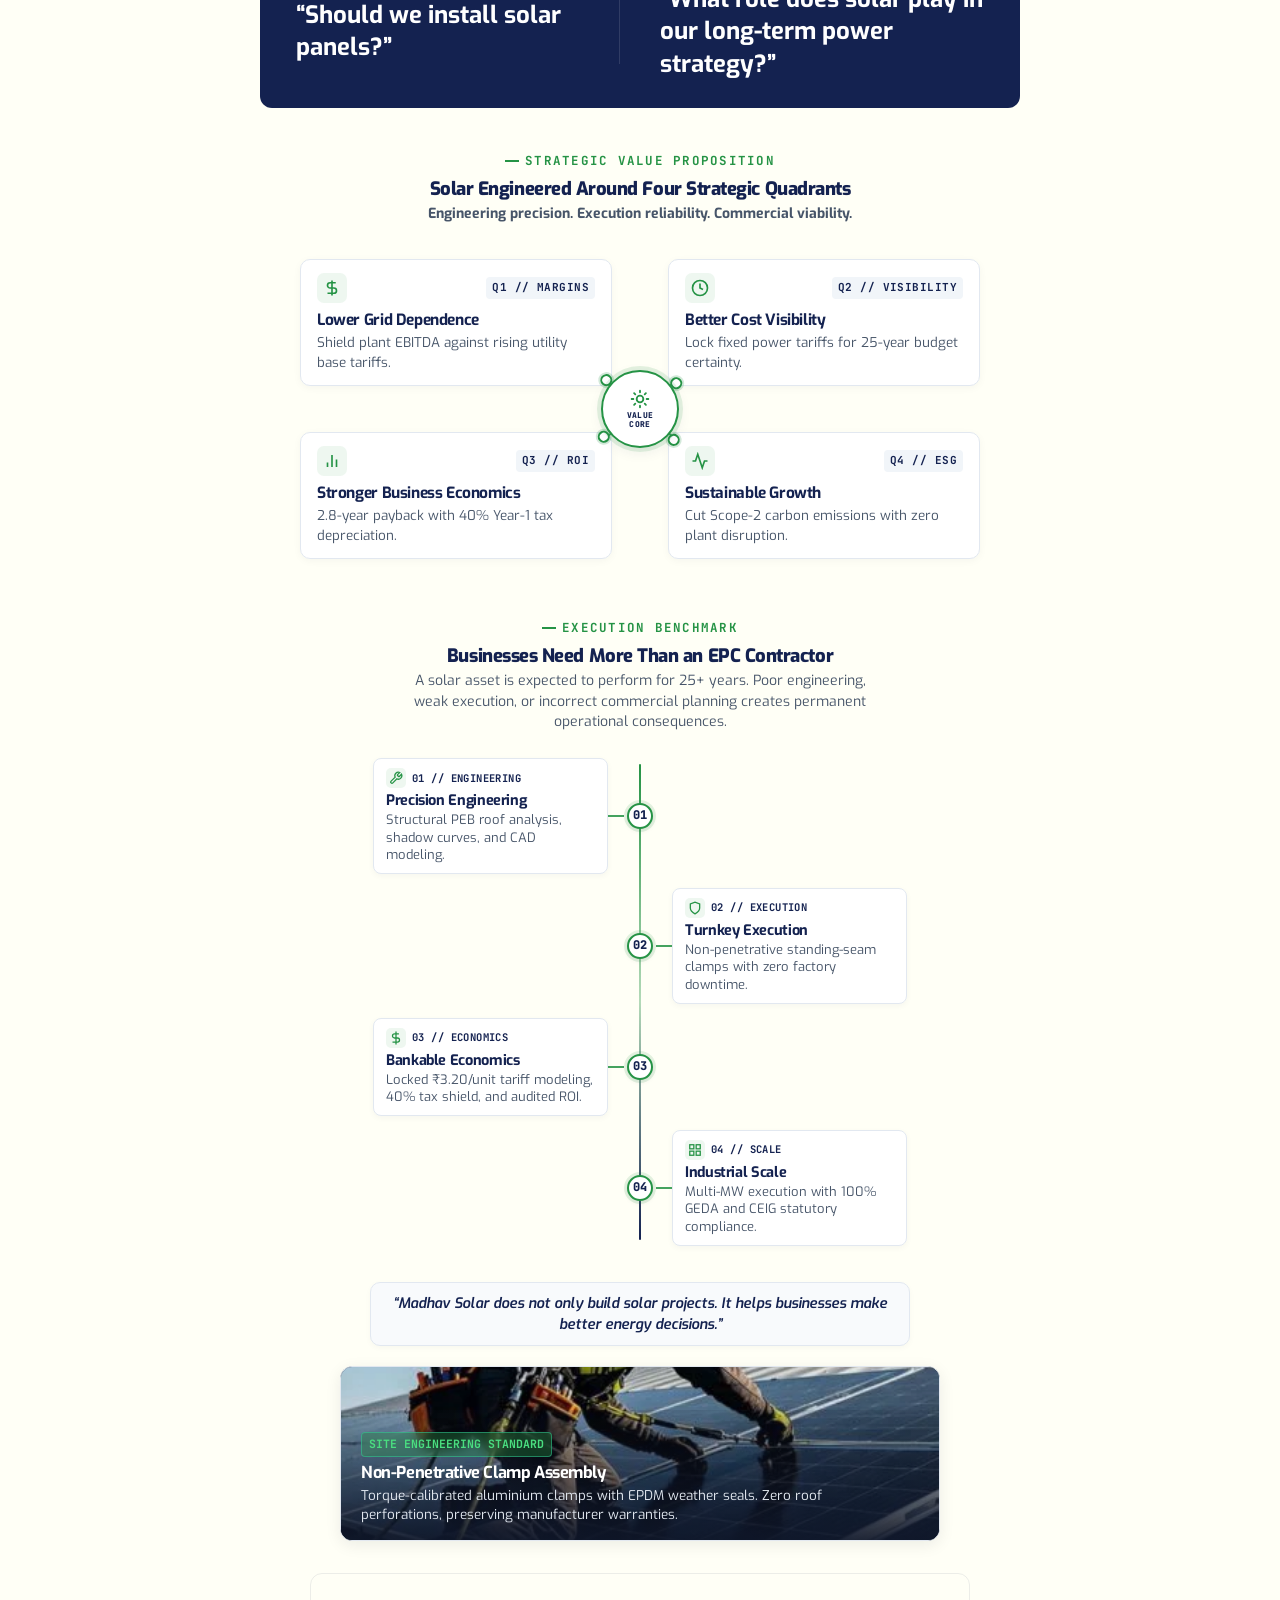
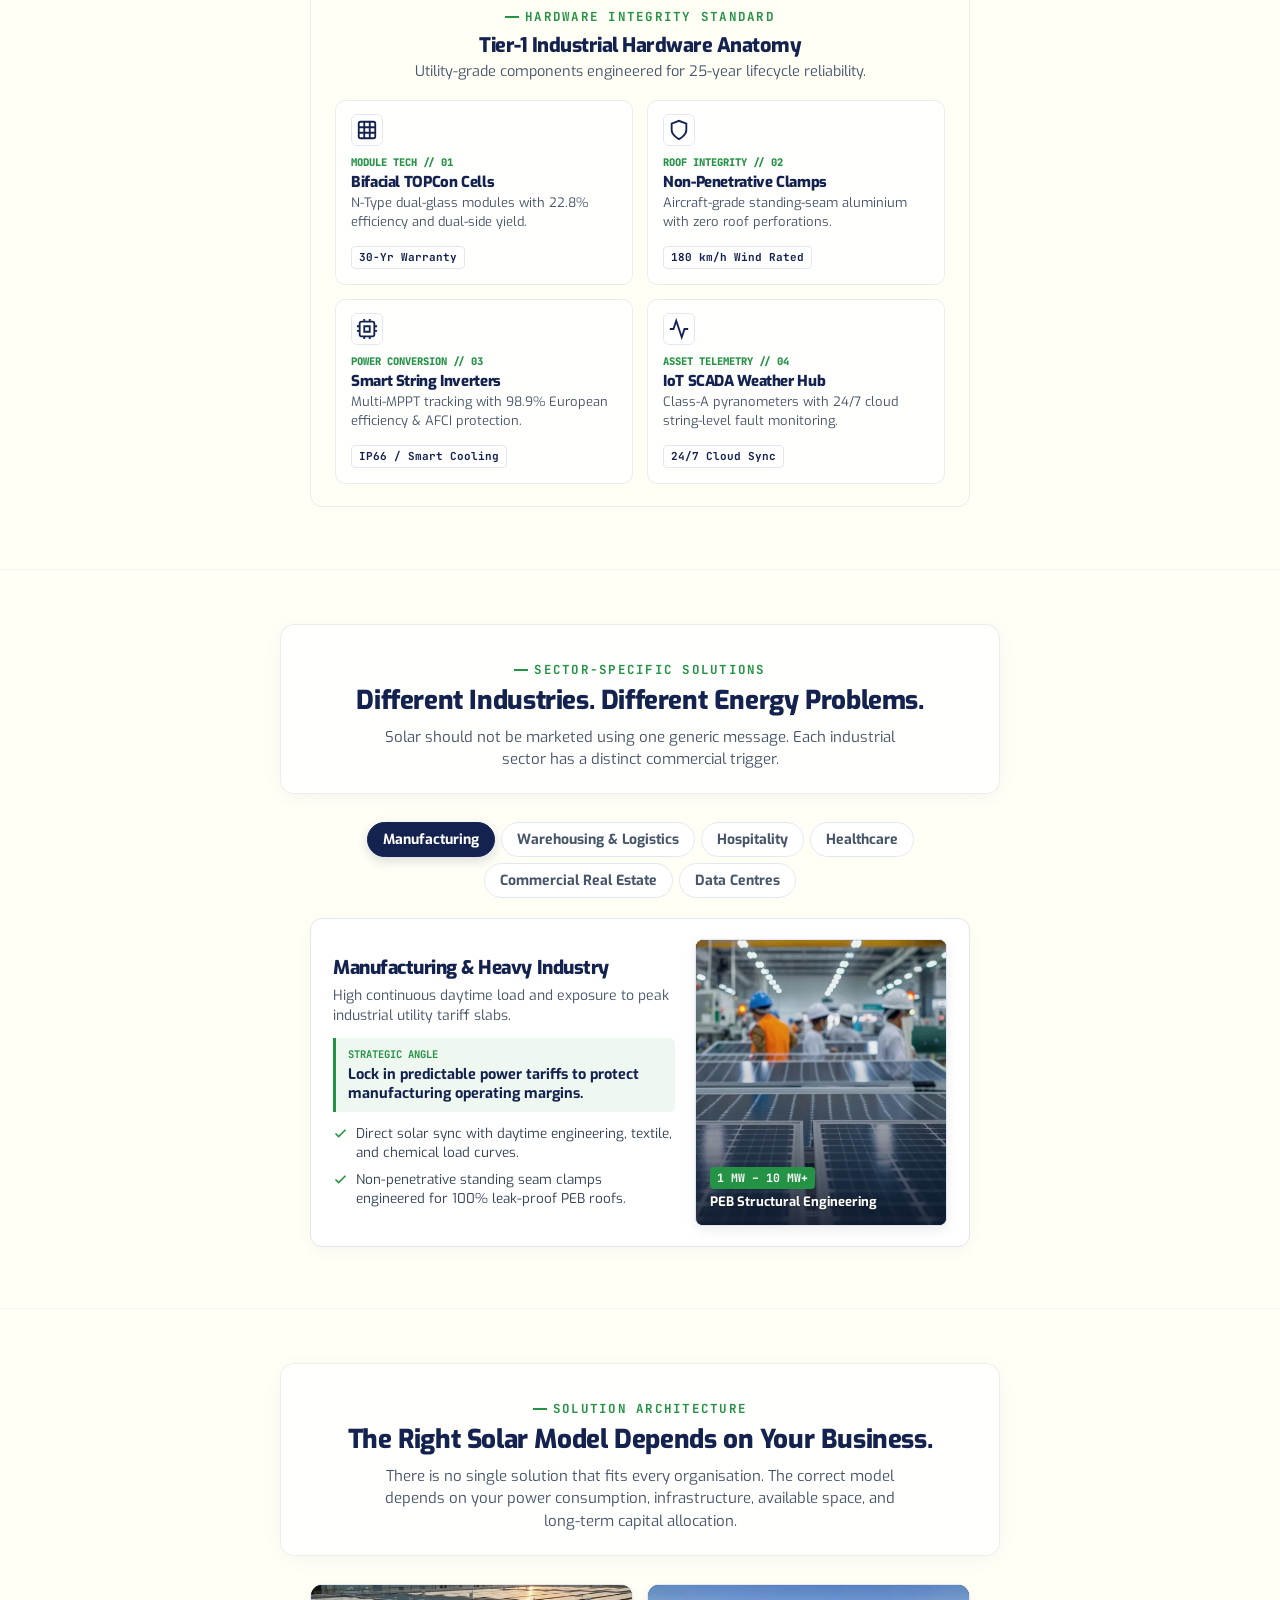
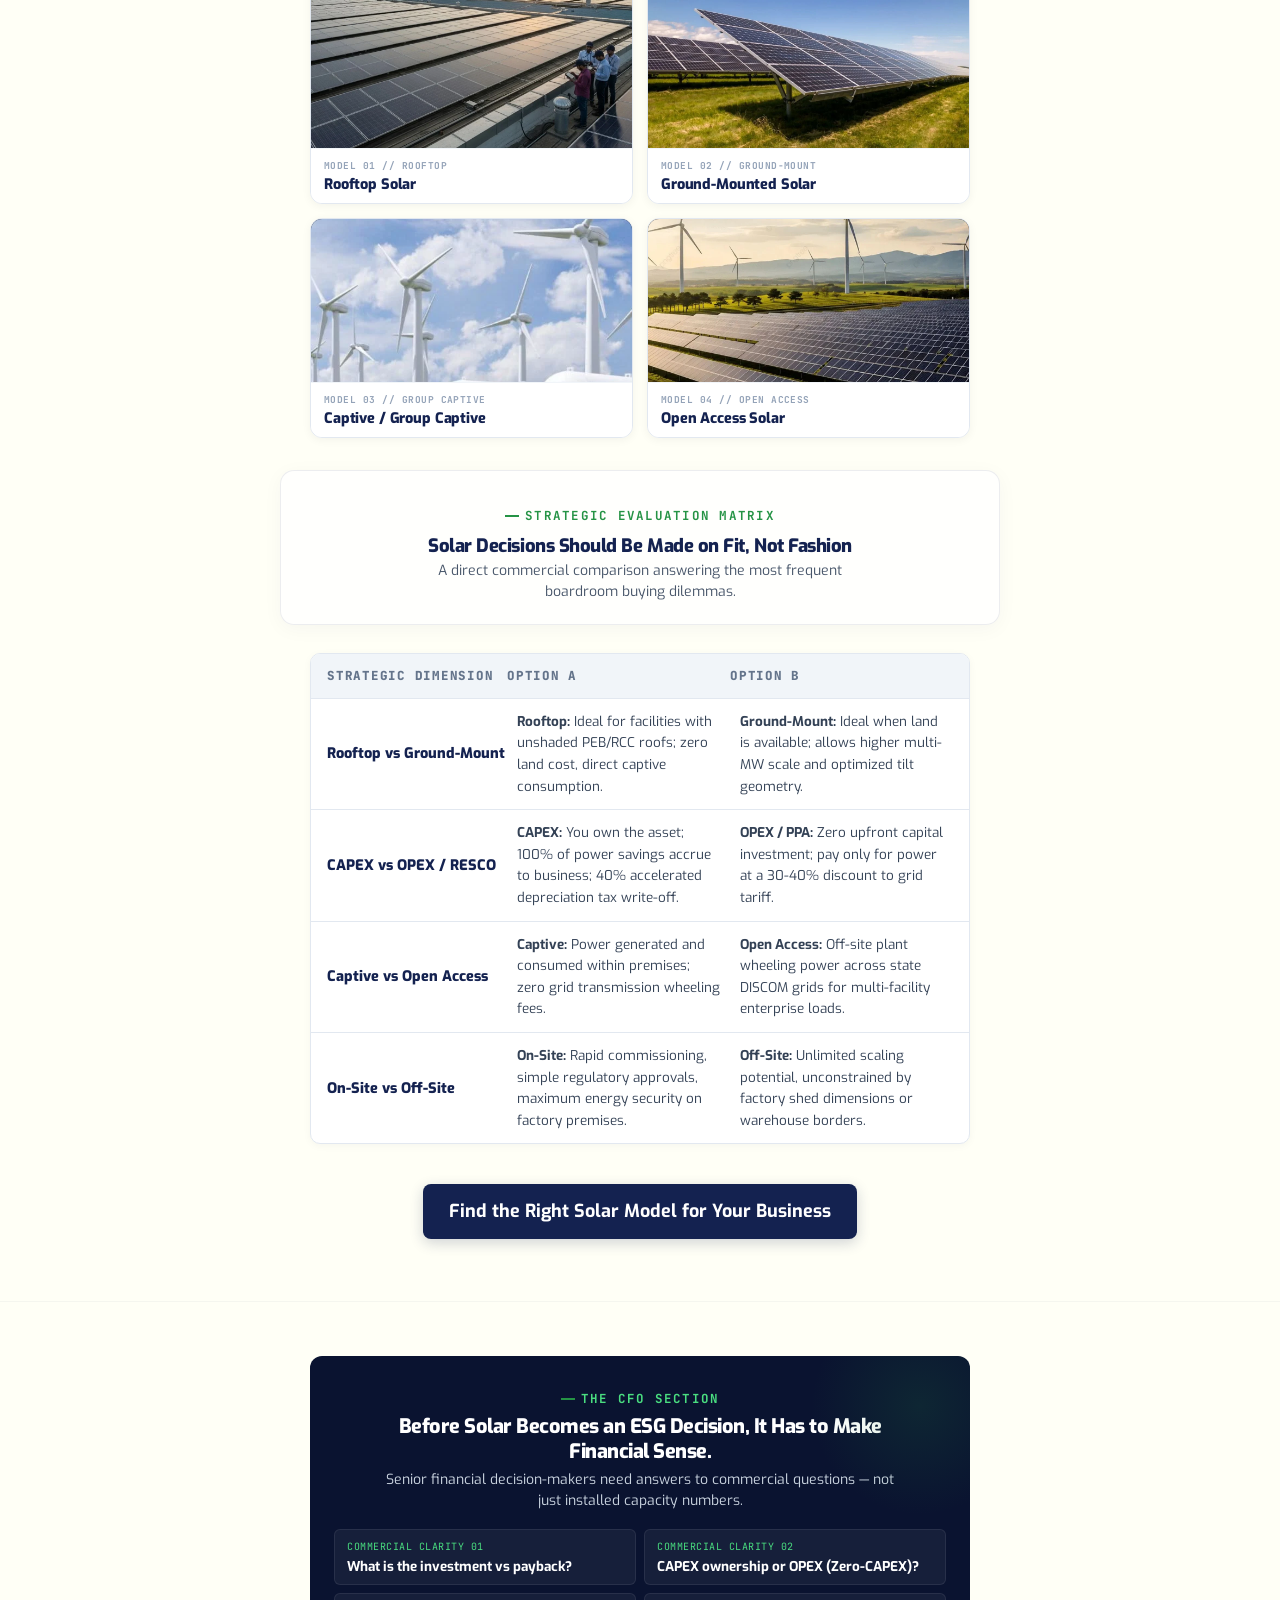
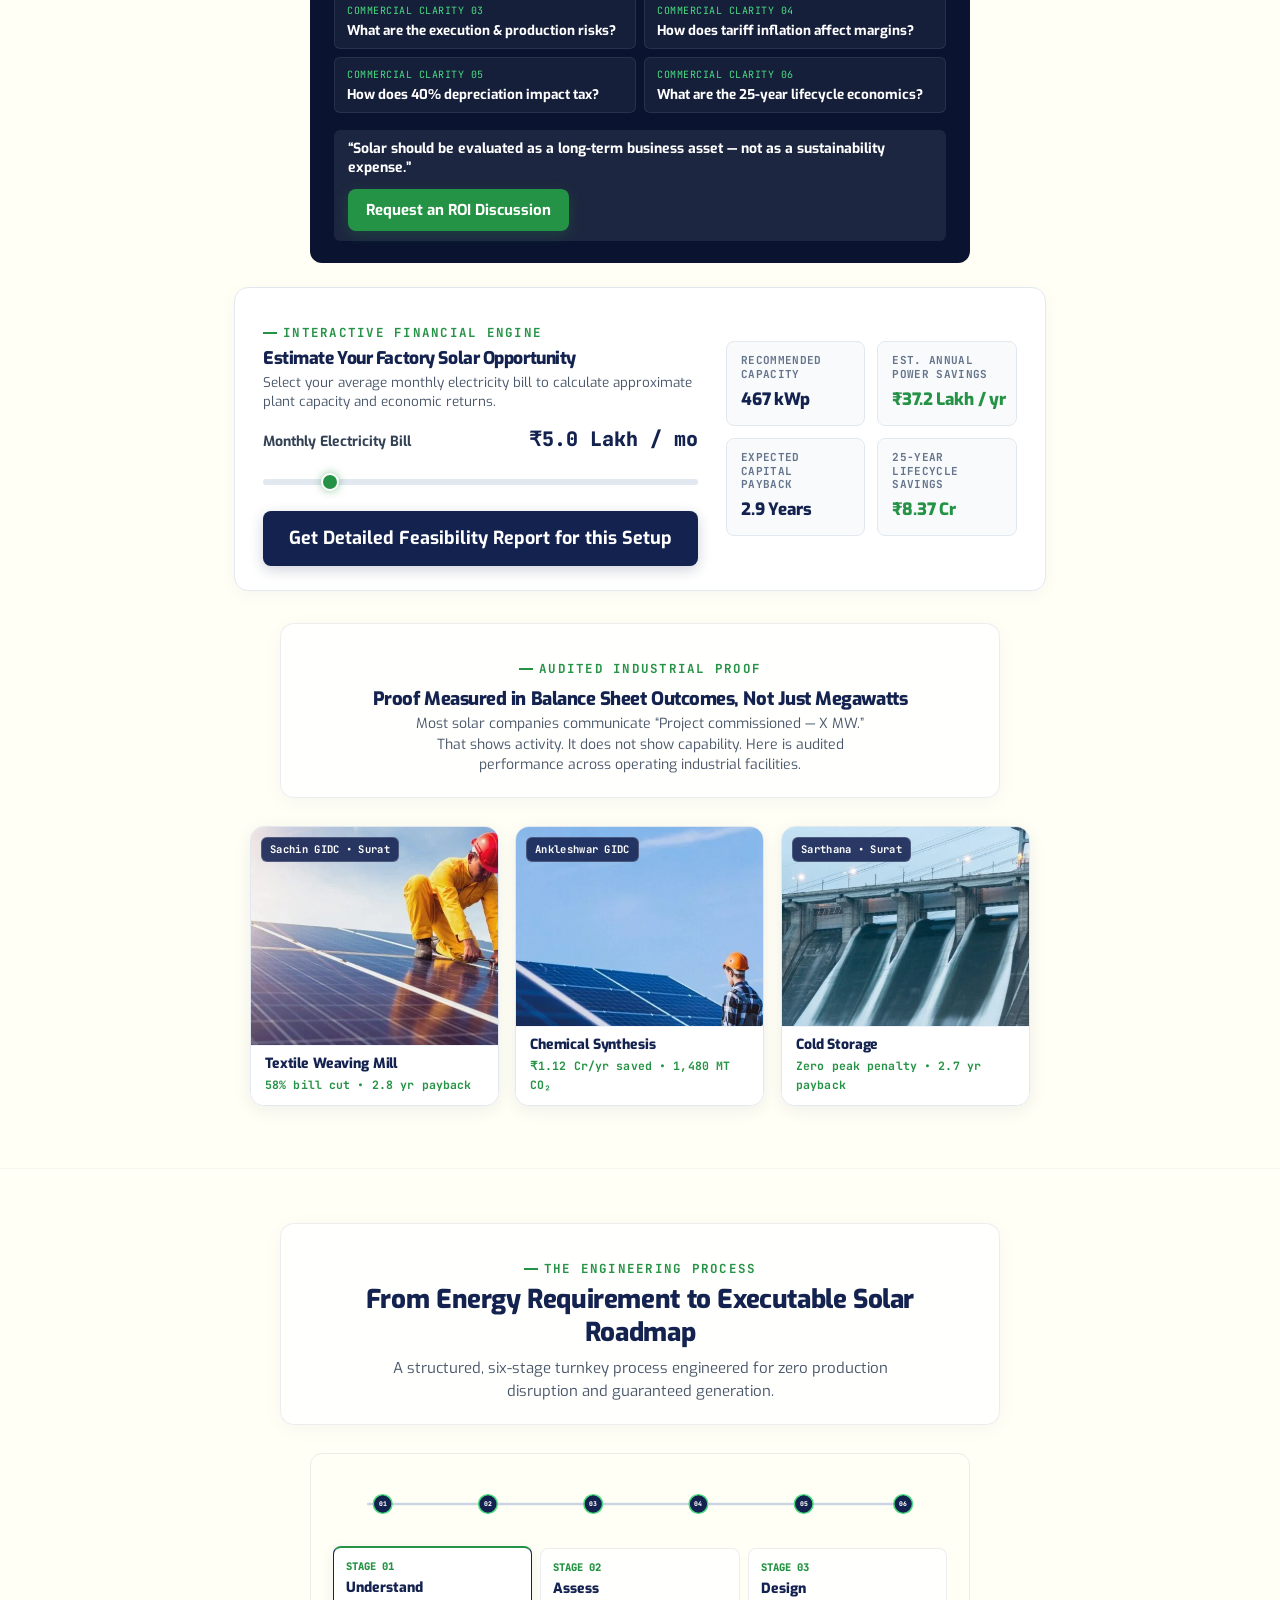
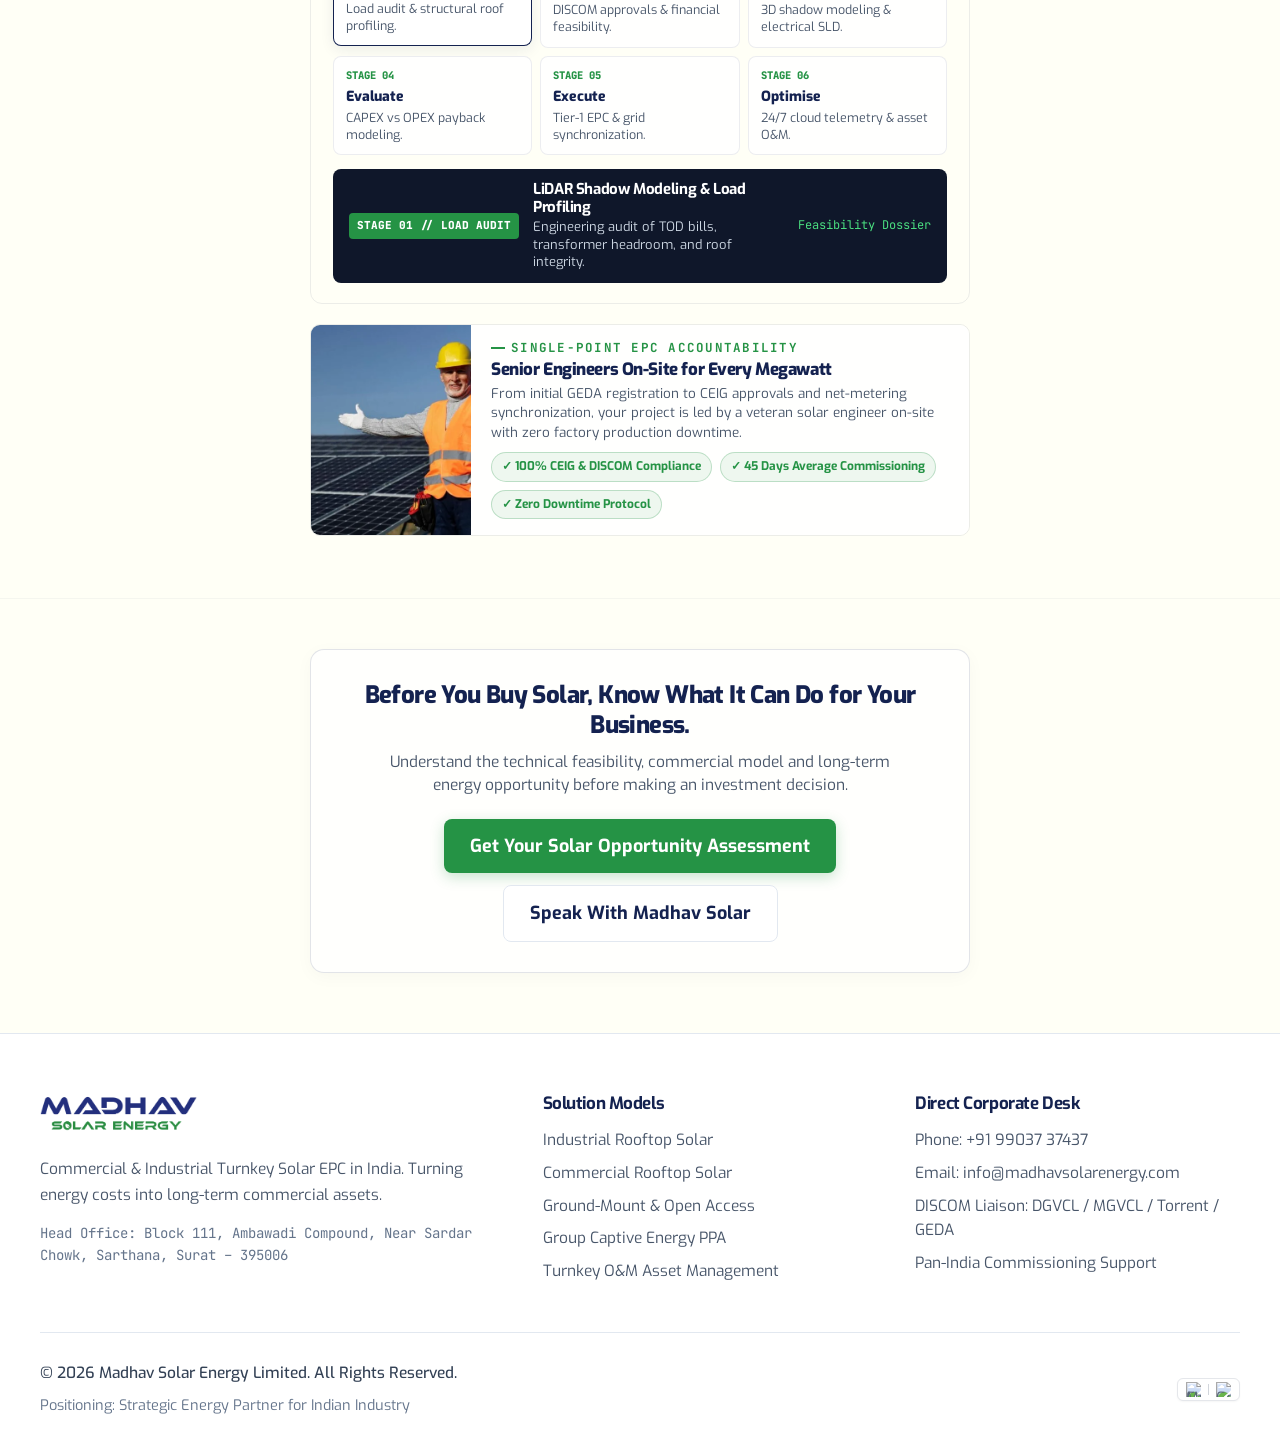
==== commit 81e04ec3: "Fix calculator annual savings overflow and integrate multi-language support" ====
--- a/index.html
+++ b/index.html
@@ -9,7 +9,7 @@
   <!-- Fonts -->
   <link rel="preconnect" href="https://fonts.googleapis.com">
   <link rel="preconnect" href="https://fonts.gstatic.com" crossorigin>
-  <link href="https://fonts.googleapis.com/css2?family=Albert+Sans:ital,wght@0,300..900;1,300..900&family=Exo:ital,wght@0,300..900;1,300..900&family=JetBrains+Mono:wght@500;600;700&display=swap" rel="stylesheet">
+  <link href="https://fonts.googleapis.com/css2?family=Albert+Sans:ital,wght@0,300..900;1,300..900&family=Exo:ital,wght@0,300..900;1,300..900&family=Hind:wght@400;500;600;700&family=Hind+Vadodara:wght@400;500;600;700&family=JetBrains+Mono:wght@500;600;700&display=swap" rel="stylesheet">
   
   <link rel="stylesheet" href="./styles.css">
 </head>
@@ -55,21 +55,35 @@
 
       <nav class="nav-menu-wrapper">
         <ul class="nav-menu">
-          <li><a href="#problem" class="nav-link">Business Case</a></li>
-          <li><a href="#sectors" class="nav-link">Sectors</a></li>
-          <li><a href="#solutions" class="nav-link">Architecture</a></li>
-          <li><a href="#cfo" class="nav-link">CFO Economics</a></li>
-          <li><a href="#process" class="nav-link">Process</a></li>
-          <li><a href="./faq.html" class="nav-link">Boardroom & FAQs</a></li>
+          <li><a href="#problem" class="nav-link" data-i18n="nav.business_case">Business Case</a></li>
+          <li><a href="#sectors" class="nav-link" data-i18n="nav.sectors">Sectors</a></li>
+          <li><a href="#solutions" class="nav-link" data-i18n="nav.architecture">Architecture</a></li>
+          <li><a href="#cfo" class="nav-link" data-i18n="nav.cfo_economics">CFO Economics</a></li>
+          <li><a href="#process" class="nav-link" data-i18n="nav.process">Process</a></li>
+          <li><a href="./faq.html" class="nav-link" data-i18n="nav.boardroom_faqs">Boardroom & FAQs</a></li>
         </ul>
       </nav>
 
       <div class="nav-actions">
+        <!-- Multi-Language Switcher (EN / HI / GU) -->
+        <div class="lang-switcher-dropdown">
+          <button type="button" class="lang-switcher-toggle" aria-label="Select Language">
+            <svg class="lang-globe-icon" viewBox="0 0 24 24" fill="none" stroke="currentColor" stroke-width="2"><circle cx="12" cy="12" r="10"></circle><line x1="2" y1="12" x2="22" y2="12"></line><path d="M12 2a15.3 15.3 0 0 1 4 10 15.3 15.3 0 0 1-4 10 15.3 15.3 0 0 1-4-10 15.3 15.3 0 0 1 4-10z"></path></svg>
+            <span class="lang-current-label">EN</span>
+            <svg class="lang-chevron" viewBox="0 0 24 24" fill="none" stroke="currentColor" stroke-width="2.5"><polyline points="6 9 12 15 18 9"></polyline></svg>
+          </button>
+          <div class="lang-switcher-menu">
+            <button type="button" class="lang-opt-btn active" data-lang="en">English</button>
+            <button type="button" class="lang-opt-btn" data-lang="hi">हिन्दी</button>
+            <button type="button" class="lang-opt-btn" data-lang="gu">ગુજરાતી</button>
+          </div>
+        </div>
+
         <a href="tel:+919903737437" class="phone-quicklink">
           <svg width="15" height="15" viewBox="0 0 24 24" fill="none" stroke="currentColor" stroke-width="2.5"><path d="M22 16.92v3a2 2 0 0 1-2.18 2 19.79 19.79 0 0 1-8.63-3.07 19.5 19.5 0 0 1-6-6 19.79 19.79 0 0 1-3.07-8.67A2 2 0 0 1 4.11 2h3a2 2 0 0 1 2 1.72 12.84 12.84 0 0 0 .7 2.81 2 2 0 0 1-.45 2.11L8.09 9.91a16 16 0 0 0 6 6l1.27-1.27a2 2 0 0 1 2.11-.45 12.84 12.84 0 0 0 2.81.7A2 2 0 0 1 22 16.92z"></path></svg>
           <span>+91 99037 37437</span>
         </a>
-        <a href="#assessment-section" class="btn btn-primary btn-sm cta-assessment-trigger nav-cta-btn">
+        <a href="#assessment-section" class="btn btn-primary btn-sm cta-assessment-trigger nav-cta-btn" data-i18n="nav.get_assessment">
           Get Solar Assessment
         </a>
       </div>
@@ -113,15 +127,15 @@
         <div class="hero-trust-row">
           <div class="hero-trust-item">
             <svg width="15" height="15" viewBox="0 0 24 24" fill="none" stroke="#259345" stroke-width="2.5"><polyline points="20 6 9 17 4 12"></polyline></svg>
-            <span>Zero Plant Downtime</span>
+            <span data-i18n="hero.trust_1">Zero Plant Downtime</span>
           </div>
           <div class="hero-trust-item">
             <svg width="15" height="15" viewBox="0 0 24 24" fill="none" stroke="#259345" stroke-width="2.5"><polyline points="20 6 9 17 4 12"></polyline></svg>
-            <span>Non-Penetrative Clamps</span>
+            <span data-i18n="hero.trust_2">Non-Penetrative Clamps</span>
           </div>
           <div class="hero-trust-item">
             <svg width="15" height="15" viewBox="0 0 24 24" fill="none" stroke="#259345" stroke-width="2.5"><polyline points="20 6 9 17 4 12"></polyline></svg>
-            <span>100% GEDA / CEIG Handled</span>
+            <span data-i18n="hero.trust_3">100% GEDA / CEIG Handled</span>
           </div>
         </div>
       </div>
@@ -134,9 +148,9 @@
   <section class="section section-alt" id="problem">
     <div class="container">
       <div class="section-header text-center reveal-on-scroll">
-        <div class="section-eyebrow">The Business Case</div>
-        <h2 class="section-title">Solar Is an EBITDA & Economics Decision.</h2>
-        <p class="section-lead">Lock operating power costs and shield your bottom line from grid tariff volatility.</p>
+        <div class="section-eyebrow" data-i18n="problem.eyebrow">The Business Case</div>
+        <h2 class="section-title" data-i18n="problem.title">Solar Is an EBITDA & Economics Decision.</h2>
+        <p class="section-lead" data-i18n="problem.lead">Lock operating power costs and shield your bottom line from grid tariff volatility.</p>
       </div>
 
       <!-- Centered Vertical Timeline Tree with Branches -->
@@ -147,8 +161,8 @@
         <div class="timeline-branch branch-left">
           <div class="branch-card-wrap">
             <div class="branch-card">
-              <span class="factor-tag">FACTOR 01</span>
-              <h4>Operating Margins</h4>
+              <span class="factor-tag" data-i18n="problem.f1_tag">FACTOR 01</span>
+              <h4 data-i18n="problem.f1_title">Operating Margins</h4>
               <p>Shield production EBITDA against rising DISCOM power tariffs.</p>
             </div>
             <div class="branch-arm"></div>
@@ -164,7 +178,7 @@
           <div class="branch-card-wrap">
             <div class="branch-arm"></div>
             <div class="branch-card">
-              <span class="factor-tag">FACTOR 02</span>
+              <span class="factor-tag" data-i18n="problem.f2_tag">FACTOR 02</span>
               <h4>Cost Predictability</h4>
               <p>Eliminate peak daytime penalties with fixed-rate solar generation.</p>
             </div>
@@ -175,7 +189,7 @@
         <div class="timeline-branch branch-left">
           <div class="branch-card-wrap">
             <div class="branch-card">
-              <span class="factor-tag">FACTOR 03</span>
+              <span class="factor-tag" data-i18n="problem.f3_tag">FACTOR 03</span>
               <h4>Competitiveness & ESG</h4>
               <p>De-carbonize Scope-2 emissions to win global client mandates.</p>
             </div>
@@ -202,7 +216,7 @@
       <!-- Sub-Block 2: The Strategic Value Pillars (4-Quadrant Branched Circular Hub) -->
       <div class="merged-sub-block reveal-on-scroll">
         <div class="merged-block-title-wrap">
-          <div class="section-eyebrow">Strategic Value Proposition</div>
+          <div class="section-eyebrow" data-i18n="value.eyebrow">Strategic Value Proposition</div>
           <h3>Solar Engineered Around Four Strategic Quadrants</h3>
           <p><strong>Engineering precision. Execution reliability. Commercial viability.</strong></p>
         </div>
@@ -221,7 +235,7 @@
                   <path d="M12 2v2M12 20v2M4.93 4.93l1.41 1.41M17.66 17.66l1.41 1.41M2 12h2M20 12h2M6.34 17.66l-1.41 1.41M19.07 4.93l-1.41 1.41"></path>
                 </svg>
               </div>
-              <span class="hub-node-label">VALUE<br>CORE</span>
+              <span class="hub-node-label" data-i18n-html="value.hub">VALUE<br>CORE</span>
             </div>
           </div>
 
@@ -232,10 +246,10 @@
                 <div class="pillar-icon-wrap">
                   <svg width="18" height="18" viewBox="0 0 24 24" fill="none" stroke="currentColor" stroke-width="2.2"><path d="M12 2v20M17 5H9.5a3.5 3.5 0 0 0 0 7h5a3.5 3.5 0 0 1 0 7H6"></path></svg>
                 </div>
-                <span class="quadrant-tag">Q1 // MARGINS</span>
-              </div>
-              <h4>Lower Grid Dependence</h4>
-              <p>Shield plant EBITDA against rising utility base tariffs.</p>
+                <span class="quadrant-tag" data-i18n="value.q1_tag">Q1 // MARGINS</span>
+              </div>
+              <h4 data-i18n="value.q1_title">Lower Grid Dependence</h4>
+              <p data-i18n="value.q1_desc">Shield plant EBITDA against rising utility base tariffs.</p>
             </div>
 
             <!-- Quadrant 02: Top-Right -->
@@ -244,10 +258,10 @@
                 <div class="pillar-icon-wrap">
                   <svg width="18" height="18" viewBox="0 0 24 24" fill="none" stroke="currentColor" stroke-width="2.2"><circle cx="12" cy="12" r="10"></circle><polyline points="12 6 12 12 16 14"></polyline></svg>
                 </div>
-                <span class="quadrant-tag">Q2 // VISIBILITY</span>
-              </div>
-              <h4>Better Cost Visibility</h4>
-              <p>Lock fixed power tariffs for 25-year budget certainty.</p>
+                <span class="quadrant-tag" data-i18n="value.q2_tag">Q2 // VISIBILITY</span>
+              </div>
+              <h4 data-i18n="value.q2_title">Better Cost Visibility</h4>
+              <p data-i18n="value.q2_desc">Lock fixed power tariffs for 25-year budget certainty.</p>
             </div>
 
             <!-- Quadrant 03: Bottom-Left -->
@@ -256,10 +270,10 @@
                 <div class="pillar-icon-wrap">
                   <svg width="18" height="18" viewBox="0 0 24 24" fill="none" stroke="currentColor" stroke-width="2.2"><line x1="18" y1="20" x2="18" y2="10"></line><line x1="12" y1="20" x2="12" y2="4"></line><line x1="6" y1="20" x2="6" y2="14"></line></svg>
                 </div>
-                <span class="quadrant-tag">Q3 // ROI</span>
-              </div>
-              <h4>Stronger Business Economics</h4>
-              <p>2.8-year payback with 40% Year-1 tax depreciation.</p>
+                <span class="quadrant-tag" data-i18n="value.q3_tag">Q3 // ROI</span>
+              </div>
+              <h4 data-i18n="value.q3_title">Stronger Business Economics</h4>
+              <p data-i18n="value.q3_desc">2.8-year payback with 40% Year-1 tax depreciation.</p>
             </div>
 
             <!-- Quadrant 04: Bottom-Right -->
@@ -268,10 +282,10 @@
                 <div class="pillar-icon-wrap">
                   <svg width="18" height="18" viewBox="0 0 24 24" fill="none" stroke="currentColor" stroke-width="2.2"><path d="M22 12h-4l-3 9L9 3l-3 9H2"></path></svg>
                 </div>
-                <span class="quadrant-tag">Q4 // ESG</span>
-              </div>
-              <h4>Sustainable Growth</h4>
-              <p>Cut Scope-2 carbon emissions with zero plant disruption.</p>
+                <span class="quadrant-tag" data-i18n="value.q4_tag">Q4 // ESG</span>
+              </div>
+              <h4 data-i18n="value.q4_title">Sustainable Growth</h4>
+              <p data-i18n="value.q4_desc">Cut Scope-2 carbon emissions with zero plant disruption.</p>
             </div>
           </div>
         </div>
@@ -387,7 +401,7 @@
         <!-- Diagram 5: Tier-1 Industrial Hardware Anatomy & Engineering Matrix -->
         <div class="hardware-anatomy-card reveal-on-scroll delay-200">
           <div class="hardware-card-header">
-            <div class="section-eyebrow">Hardware Integrity Standard</div>
+            <div class="section-eyebrow" data-i18n="hardware.eyebrow">Hardware Integrity Standard</div>
             <h3>Tier-1 Industrial Hardware Anatomy</h3>
             <p>Utility-grade components engineered for 25-year lifecycle reliability.</p>
           </div>
@@ -459,19 +473,19 @@
     <div class="container">
       <div class="sketch-header-card">
         <div class="section-header text-center reveal-on-scroll">
-          <div class="section-eyebrow">Sector-Specific Solutions</div>
-          <h2 class="section-title">Different Industries. Different Energy Problems.</h2>
-          <p class="section-lead">Solar should not be marketed using one generic message. Each industrial sector has a distinct commercial trigger.</p>
+          <div class="section-eyebrow" data-i18n="sectors.eyebrow">Sector-Specific Solutions</div>
+          <h2 class="section-title" data-i18n="sectors.title">Different Industries. Different Energy Problems.</h2>
+          <p class="section-lead" data-i18n="sectors.lead">Solar should not be marketed using one generic message. Each industrial sector has a distinct commercial trigger.</p>
         </div>
       </div>
 
       <div class="sector-tabs-nav reveal-on-scroll">
-        <button class="sector-tab-btn active" data-target="sector-mfg">Manufacturing</button>
-        <button class="sector-tab-btn" data-target="sector-warehousing">Warehousing & Logistics</button>
-        <button class="sector-tab-btn" data-target="sector-hospitality">Hospitality</button>
-        <button class="sector-tab-btn" data-target="sector-healthcare">Healthcare</button>
-        <button class="sector-tab-btn" data-target="sector-cre">Commercial Real Estate</button>
-        <button class="sector-tab-btn" data-target="sector-datacenters">Data Centres</button>
+        <button class="sector-tab-btn active" data-target="sector-mfg" data-i18n="sectors.tab_mfg">Manufacturing</button>
+        <button class="sector-tab-btn" data-target="sector-warehousing" data-i18n="sectors.tab_warehousing">Warehousing & Logistics</button>
+        <button class="sector-tab-btn" data-target="sector-hospitality" data-i18n="sectors.tab_hospitality">Hospitality</button>
+        <button class="sector-tab-btn" data-target="sector-healthcare" data-i18n="sectors.tab_healthcare">Healthcare</button>
+        <button class="sector-tab-btn" data-target="sector-cre" data-i18n="sectors.tab_cre">Commercial Real Estate</button>
+        <button class="sector-tab-btn" data-target="sector-datacenters" data-i18n="sectors.tab_datacenters">Data Centres</button>
       </div>
 
       <!-- Sector Content Cards (Switched via JS) -->
@@ -664,9 +678,9 @@
     <div class="container">
       <div class="sketch-header-card">
         <div class="section-header reveal-on-scroll">
-          <div class="section-eyebrow">Solution Architecture</div>
-          <h2 class="section-title">The Right Solar Model Depends on Your Business.</h2>
-          <p class="section-lead">There is no single solution that fits every organisation. The correct model depends on your power consumption, infrastructure, available space, and long-term capital allocation.</p>
+          <div class="section-eyebrow" data-i18n="arch.eyebrow">Solution Architecture</div>
+          <h2 class="section-title" data-i18n="arch.title">The Right Solar Model Depends on Your Business.</h2>
+          <p class="section-lead" data-i18n="arch.lead">There is no single solution that fits every organisation. The correct model depends on your power consumption, infrastructure, available space, and long-term capital allocation.</p>
         </div>
       </div>
 
@@ -676,8 +690,8 @@
             <img src="./3.jpg" alt="Commercial & Industrial Rooftop Solar Installation" class="arch-card-img">
           </div>
           <div class="arch-strip">
-            <span class="arch-strip-tag">MODEL 01 // ROOFTOP</span>
-            <span class="arch-strip-title">Rooftop Solar</span>
+            <span class="arch-strip-tag" data-i18n="arch.card1_tag">MODEL 01 // ROOFTOP</span>
+            <span class="arch-strip-title" data-i18n="arch.card1_title">Rooftop Solar</span>
           </div>
           <div class="arch-detail-panel">
             <div class="arch-tag">MODEL 01 // ROOFTOP</div>
@@ -691,7 +705,7 @@
             <img src="./4.jpg" alt="Industrial Ground-Mounted Solar Plant" class="arch-card-img">
           </div>
           <div class="arch-strip">
-            <span class="arch-strip-tag">MODEL 02 // GROUND-MOUNT</span>
+            <span class="arch-strip-tag" data-i18n="arch.card2_tag">MODEL 02 // GROUND-MOUNT</span>
             <span class="arch-strip-title">Ground-Mounted Solar</span>
           </div>
           <div class="arch-detail-panel">
@@ -721,13 +735,13 @@
             <img src="./8.jpg" alt="Utility-Scale Open Access Solar Wheeling" class="arch-card-img">
           </div>
           <div class="arch-strip">
-            <span class="arch-strip-tag">MODEL 04 // OPEN ACCESS</span>
-            <span class="arch-strip-title">Open Access Solar</span>
+            <span class="arch-strip-tag" data-i18n="arch.card4_tag">MODEL 04 // OPEN ACCESS</span>
+            <span class="arch-strip-title" data-i18n="arch.card4_title">Open Access Solar</span>
           </div>
           <div class="arch-detail-panel">
             <div class="arch-tag">MODEL 04 // OPEN ACCESS</div>
             <h3>Open Access Solar</h3>
-            <p>Multi-megawatt green power wheeled directly via state grid to your factory.</p>
+            <p data-i18n="arch.card4_desc">Multi-megawatt green power wheeled directly via state grid to your factory.</p>
           </div>
         </div>
       </div>
@@ -736,9 +750,9 @@
       <div class="merged-sub-block reveal-on-scroll">
         <div class="sketch-header-card">
           <div class="merged-block-title-wrap">
-            <div class="section-eyebrow">Strategic Evaluation Matrix</div>
-            <h3>Solar Decisions Should Be Made on Fit, Not Fashion</h3>
-            <p>A direct commercial comparison answering the most frequent boardroom buying dilemmas.</p>
+            <div class="section-eyebrow" data-i18n="matrix.eyebrow">Strategic Evaluation Matrix</div>
+            <h3 data-i18n="matrix.title">Solar Decisions Should Be Made on Fit, Not Fashion</h3>
+            <p data-i18n="matrix.lead">A direct commercial comparison answering the most frequent boardroom buying dilemmas.</p>
           </div>
         </div>
 
@@ -786,7 +800,7 @@
     <div class="container">
       <div class="cfo-core-box reveal-on-scroll">
         <div class="cfo-box-header">
-          <div class="section-eyebrow" style="color: #4ADE80;">The CFO Section</div>
+          <div class="section-eyebrow" style="color: #4ADE80;" data-i18n="cfo.eyebrow">The CFO Section</div>
           <h2>Before Solar Becomes an ESG Decision, It Has to Make Financial Sense.</h2>
           <p>Senior financial decision-makers need answers to commercial questions — not just installed capacity numbers.</p>
         </div>
@@ -832,38 +846,38 @@
       <div class="calculator-card reveal-on-scroll">
         <div class="calc-grid">
           <div class="calc-input-block">
-            <div class="section-eyebrow">Interactive Financial Engine</div>
-            <h3>Estimate Your Factory Solar Opportunity</h3>
-            <p>Select your average monthly electricity bill to calculate approximate plant capacity and economic returns.</p>
+            <div class="section-eyebrow" data-i18n="calc.eyebrow">Interactive Financial Engine</div>
+            <h3 data-i18n="calc.title">Estimate Your Factory Solar Opportunity</h3>
+            <p data-i18n="calc.lead">Select your average monthly electricity bill to calculate approximate plant capacity and economic returns.</p>
 
             <div class="calc-slider-wrap">
               <div class="calc-slider-label">
-                <span>Monthly Electricity Bill</span>
+                <span data-i18n="calc.slider_label">Monthly Electricity Bill</span>
                 <span class="calc-slider-val" id="calcBillDisplay">₹5.0 Lakh / mo</span>
               </div>
               <input type="range" min="100000" max="3000000" step="50000" value="500000" class="calc-range-input" id="calcBillSlider">
             </div>
 
             <a href="#assessment-section" class="btn btn-primary cta-assessment-trigger" style="width: 100%;">
-              Get Detailed Feasibility Report for this Setup
+              <span data-i18n="calc.cta_btn">Get Detailed Feasibility Report for this Setup</span>
             </a>
           </div>
 
           <div class="calc-outputs-grid">
             <div class="calc-out-item">
-              <div class="calc-out-label">Recommended Capacity</div>
+              <div class="calc-out-label" data-i18n="calc.lbl_capacity">Recommended Capacity</div>
               <div class="calc-out-val" id="calcPlantSize">140 kWp</div>
             </div>
             <div class="calc-out-item">
-              <div class="calc-out-label">Est. Annual Power Savings</div>
+              <div class="calc-out-label" data-i18n="calc.lbl_savings">Est. Annual Power Savings</div>
               <div class="calc-out-val accent" id="calcAnnualSavings">₹37.2 Lakh / yr</div>
             </div>
             <div class="calc-out-item">
-              <div class="calc-out-label">Expected Capital Payback</div>
+              <div class="calc-out-label" data-i18n="calc.lbl_payback">Expected Capital Payback</div>
               <div class="calc-out-val" id="calcPayback">2.9 Years</div>
             </div>
             <div class="calc-out-item">
-              <div class="calc-out-label">25-Year Lifecycle Savings</div>
+              <div class="calc-out-label" data-i18n="calc.lbl_lifetime">25-Year Lifecycle Savings</div>
               <div class="calc-out-val accent" id="calcLifetimeSavings">₹8.37 Cr</div>
             </div>
           </div>
@@ -874,9 +888,9 @@
       <div class="merged-sub-block reveal-on-scroll">
         <div class="sketch-header-card">
           <div class="merged-block-title-wrap">
-            <div class="section-eyebrow">Audited Industrial Proof</div>
-            <h3>Proof Measured in Balance Sheet Outcomes, Not Just Megawatts</h3>
-            <p>Most solar companies communicate “Project commissioned — X MW.” That shows activity. It does not show capability. Here is audited performance across operating industrial facilities.</p>
+            <div class="section-eyebrow" data-i18n="proof.eyebrow">Audited Industrial Proof</div>
+            <h3 data-i18n="proof.title">Proof Measured in Balance Sheet Outcomes, Not Just Megawatts</h3>
+            <p data-i18n="proof.lead">Most solar companies communicate “Project commissioned — X MW.” That shows activity. It does not show capability. Here is audited performance across operating industrial facilities.</p>
           </div>
         </div>
 
@@ -975,9 +989,9 @@
     <div class="container">
       <div class="sketch-header-card">
         <div class="section-header reveal-on-scroll">
-          <div class="section-eyebrow">The Engineering Process</div>
-          <h2 class="section-title">From Energy Requirement to Executable Solar Roadmap</h2>
-          <p class="section-lead">A structured, six-stage turnkey process engineered for zero production disruption and guaranteed generation.</p>
+          <div class="section-eyebrow" data-i18n="process.eyebrow">The Engineering Process</div>
+          <h2 class="section-title" data-i18n="process.title">From Energy Requirement to Executable Solar Roadmap</h2>
+          <p class="section-lead" data-i18n="process.lead">A structured, six-stage turnkey process engineered for zero production disruption and guaranteed generation.</p>
         </div>
       </div>
 
@@ -1104,8 +1118,8 @@
     <div class="container">
       <div class="final-cta-box reveal-on-scroll">
         <div class="final-cta-inner">
-          <h2>Before You Buy Solar, Know What It Can Do for Your Business.</h2>
-          <p>Understand the technical feasibility, commercial model and long-term energy opportunity before making an investment decision.</p>
+          <h2 data-i18n="final.title">Before You Buy Solar, Know What It Can Do for Your Business.</h2>
+          <p data-i18n="final.lead">Understand the technical feasibility, commercial model and long-term energy opportunity before making an investment decision.</p>
 
           <div class="final-buttons-row">
             <a href="#assessment-section" class="btn btn-accent cta-assessment-trigger">
@@ -1324,6 +1338,8 @@
     </div>
   </div>
 
+  <script src="./translations.js"></script>
+  <script src="./i18n.js"></script>
   <script src="./hero-sequence.js"></script>
   <script src="./app.js"></script>
 </body>
--- a/styles.css
+++ b/styles.css
@@ -22,8 +22,8 @@
   --slate-100: #F1F5F9;
   --slate-50: #F8FAFC;
   --white: #FFFFFF;
-  --font-main: 'Exo', 'Albert Sans', -apple-system, BlinkMacSystemFont, 'Segoe UI', Roboto, sans-serif;
-  --font-heading: 'Exo', 'Albert Sans', sans-serif;
+  --font-main: 'Exo', 'Albert Sans', 'Hind', 'Hind Vadodara', -apple-system, BlinkMacSystemFont, 'Segoe UI', Roboto, sans-serif;
+  --font-heading: 'Exo', 'Albert Sans', 'Hind', 'Hind Vadodara', sans-serif;
   --font-mono: 'JetBrains Mono', 'Space Grotesk', monospace;
   --radius-sm: 8px;
   --radius-md: 14px;
@@ -360,6 +360,120 @@
 }
 
 .phone-quicklink svg {
+  color: var(--green);
+}
+
+/* ==========================================================
+   LANGUAGE SWITCHER DROPDOWN (EN / HI / GU)
+   ========================================================== */
+.lang-switcher-dropdown {
+  position: relative;
+  display: inline-flex;
+  align-items: center;
+  flex-shrink: 0;
+}
+
+.lang-switcher-toggle {
+  display: inline-flex;
+  align-items: center;
+  gap: 5px;
+  font-size: 13px;
+  font-weight: 700;
+  color: var(--navy);
+  font-family: var(--font-mono);
+  background: var(--slate-50);
+  border: 1px solid var(--slate-200);
+  border-radius: var(--radius-full);
+  padding: 6px 11px;
+  cursor: pointer;
+  transition: all 0.2s ease;
+  white-space: nowrap;
+}
+
+.lang-switcher-toggle:hover {
+  background: var(--slate-100);
+  border-color: var(--slate-300);
+  transform: translateY(-1px);
+}
+
+.lang-globe-icon {
+  width: 14px;
+  height: 14px;
+  color: var(--green);
+  flex-shrink: 0;
+}
+
+.lang-chevron {
+  width: 10px;
+  height: 10px;
+  color: var(--slate-400);
+  transition: transform 0.2s ease;
+}
+
+.lang-switcher-dropdown.is-open .lang-chevron {
+  transform: rotate(180deg);
+}
+
+.lang-switcher-menu {
+  position: absolute;
+  top: calc(100% + 6px);
+  right: 0;
+  min-width: 140px;
+  background: rgba(255, 255, 255, 0.96);
+  backdrop-filter: blur(12px);
+  -webkit-backdrop-filter: blur(12px);
+  border: 1px solid var(--slate-200);
+  border-radius: 12px;
+  padding: 6px;
+  box-shadow: 0 10px 30px -4px rgba(20, 34, 80, 0.12), 0 4px 12px rgba(15, 23, 42, 0.06);
+  opacity: 0;
+  visibility: hidden;
+  transform: translateY(-6px);
+  transition: all 0.22s cubic-bezier(0.16, 1, 0.3, 1);
+  z-index: 1001;
+  display: flex;
+  flex-direction: column;
+  gap: 2px;
+}
+
+.lang-switcher-dropdown.is-open .lang-switcher-menu {
+  opacity: 1;
+  visibility: visible;
+  transform: translateY(0);
+}
+
+.lang-opt-btn {
+  display: flex;
+  align-items: center;
+  justify-content: space-between;
+  width: 100%;
+  padding: 7px 10px;
+  border-radius: 8px;
+  border: none;
+  background: transparent;
+  color: var(--slate-700);
+  font-size: 13px;
+  font-weight: 600;
+  cursor: pointer;
+  text-align: left;
+  transition: all 0.15s ease;
+}
+
+.lang-opt-btn:hover {
+  background: var(--slate-100);
+  color: var(--navy);
+}
+
+.lang-opt-btn.active {
+  background: rgba(37, 147, 69, 0.08);
+  color: var(--green);
+  font-weight: 700;
+}
+
+.lang-opt-btn.active::after {
+  content: "✓";
+  font-size: 12px;
+  font-weight: 800;
   color: var(--green);
 }
 
@@ -2346,14 +2460,14 @@
   border-radius: 14px;
   padding: 24px 28px;
   box-shadow: 0 4px 18px rgba(15, 23, 42, 0.04);
-  max-width: 820px;
+  max-width: 860px;
   margin: 0 auto 24px;
   overflow: hidden;
 }
 
 .calc-grid {
   display: grid;
-  grid-template-columns: 1fr 1.08fr;
+  grid-template-columns: 1fr 1.15fr;
   gap: 28px;
   align-items: center;
 }
@@ -2442,11 +2556,12 @@
 }
 
 .calc-out-val {
-  font-size: 18px;
+  font-size: 17px;
   font-weight: 800;
   color: var(--navy);
-  font-family: var(--font-mono);
+  font-family: var(--font-heading);
   white-space: nowrap;
+  letter-spacing: -0.01em;
 }
 
 .calc-out-val.accent {
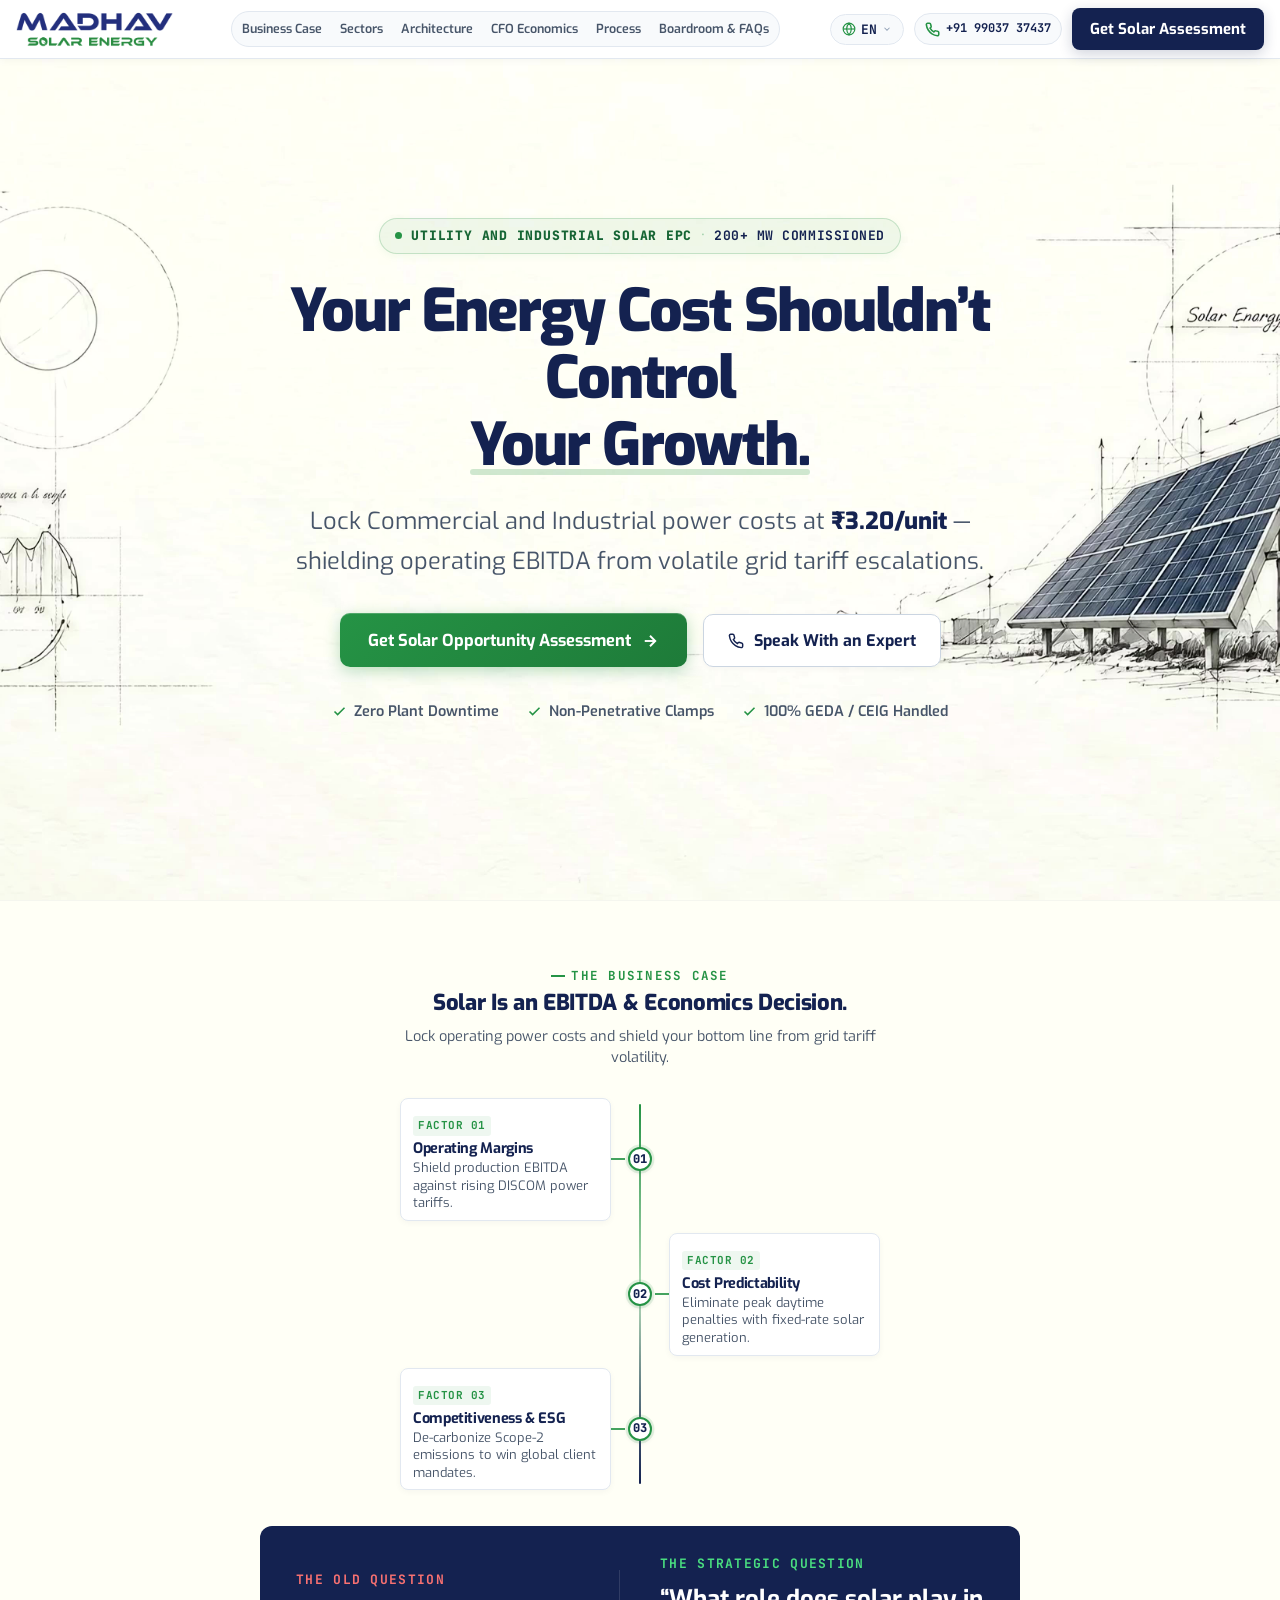
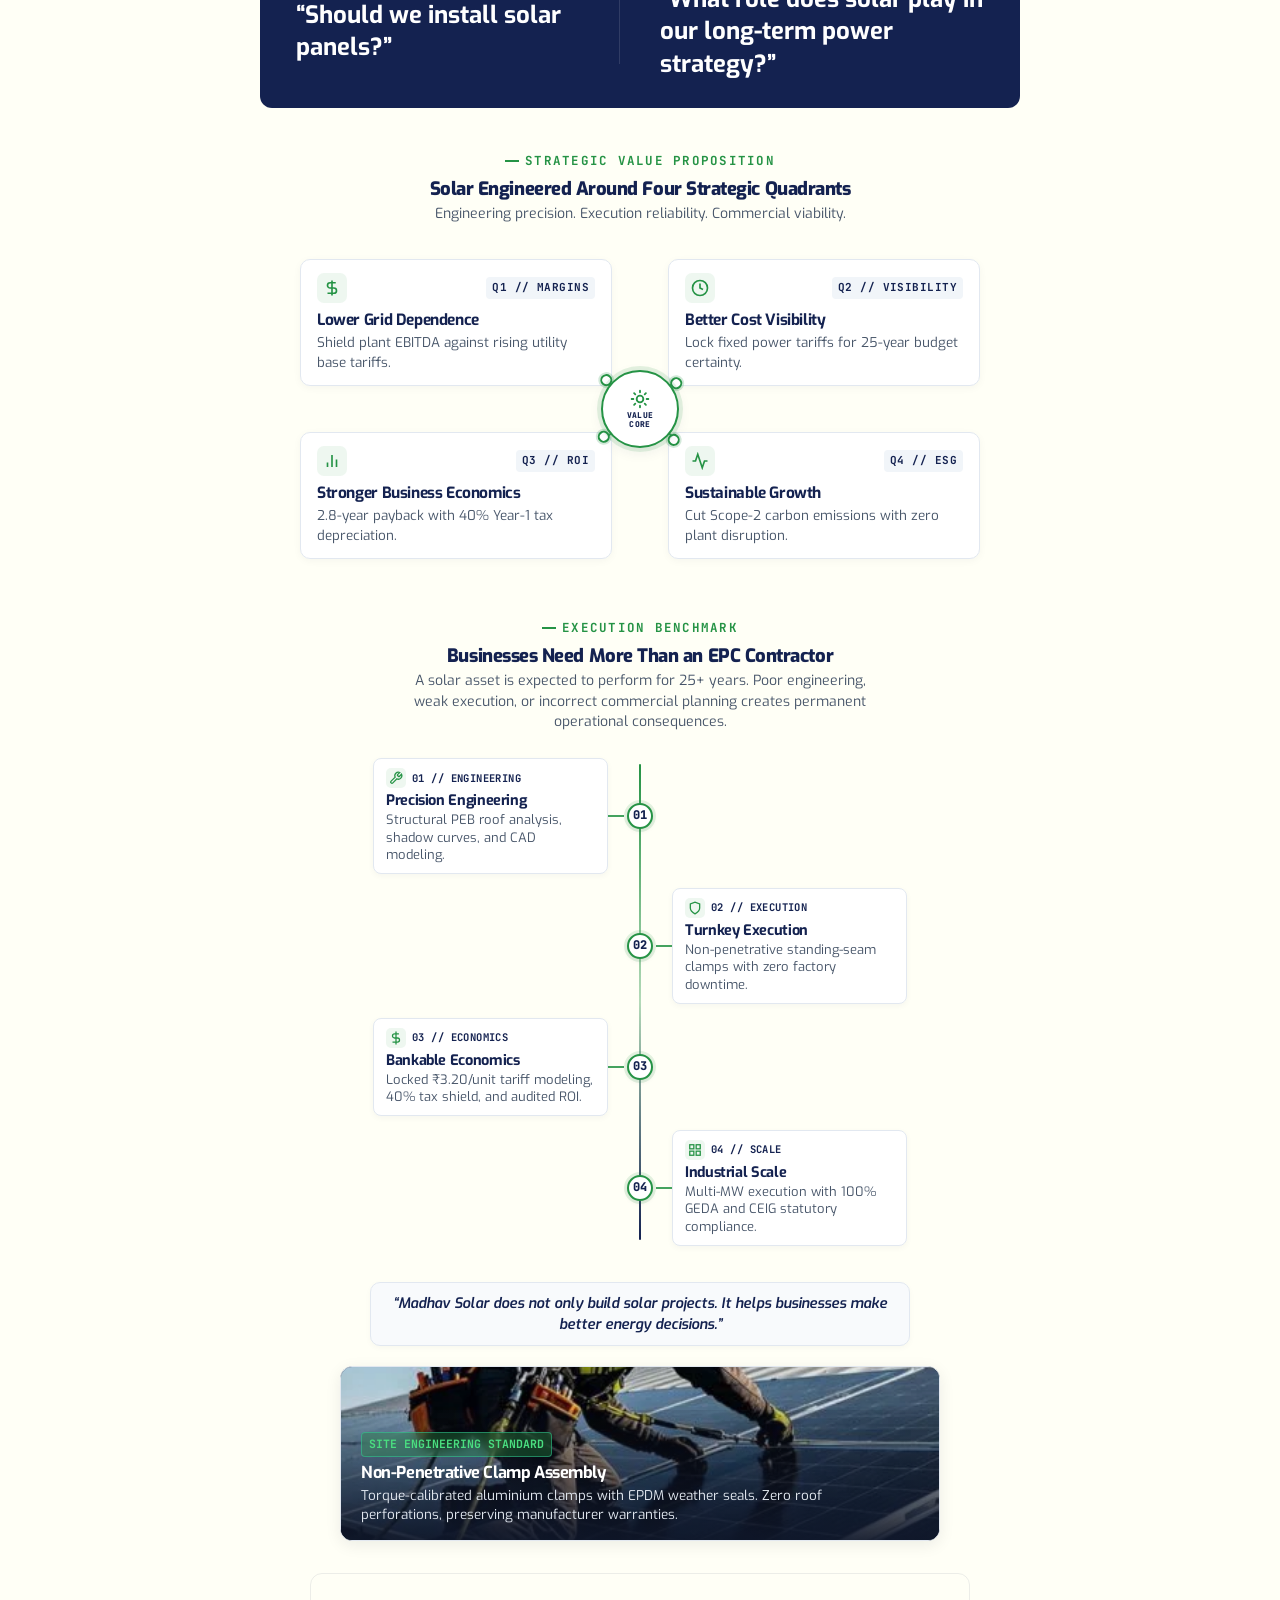
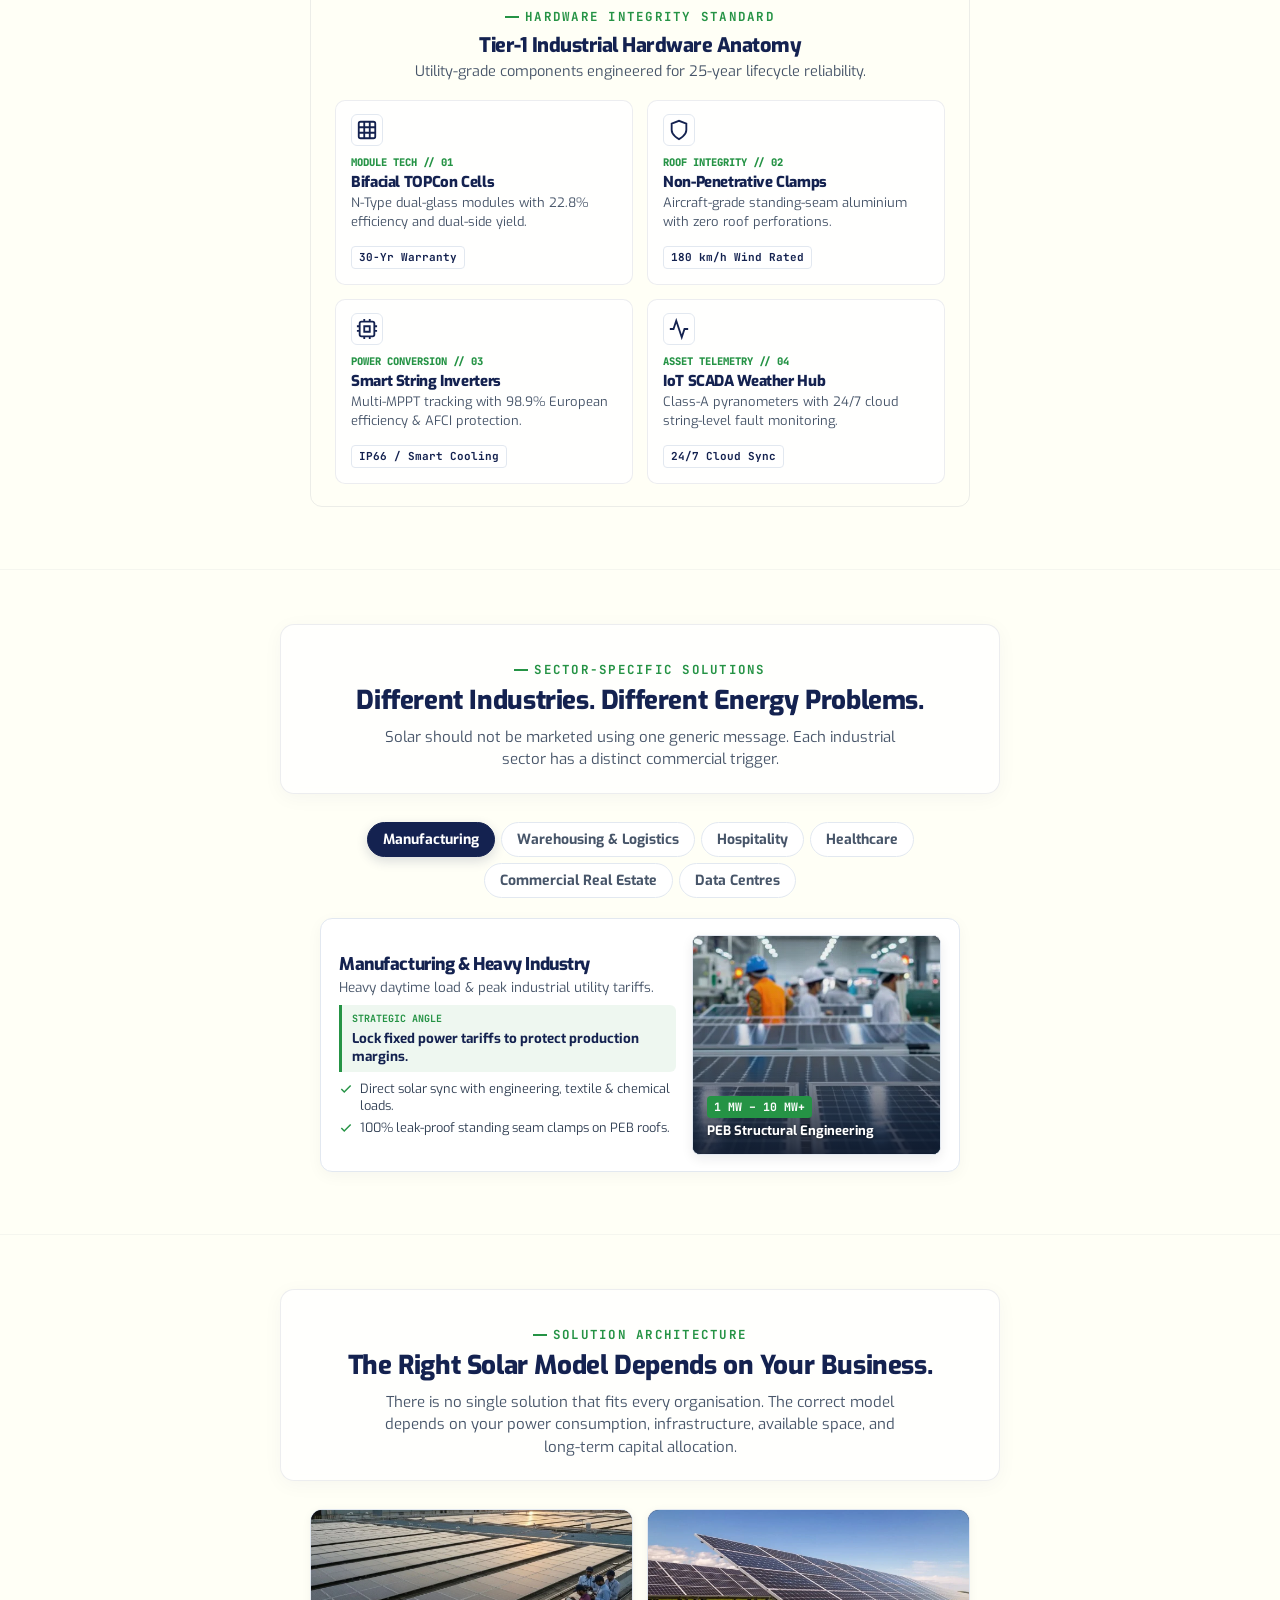
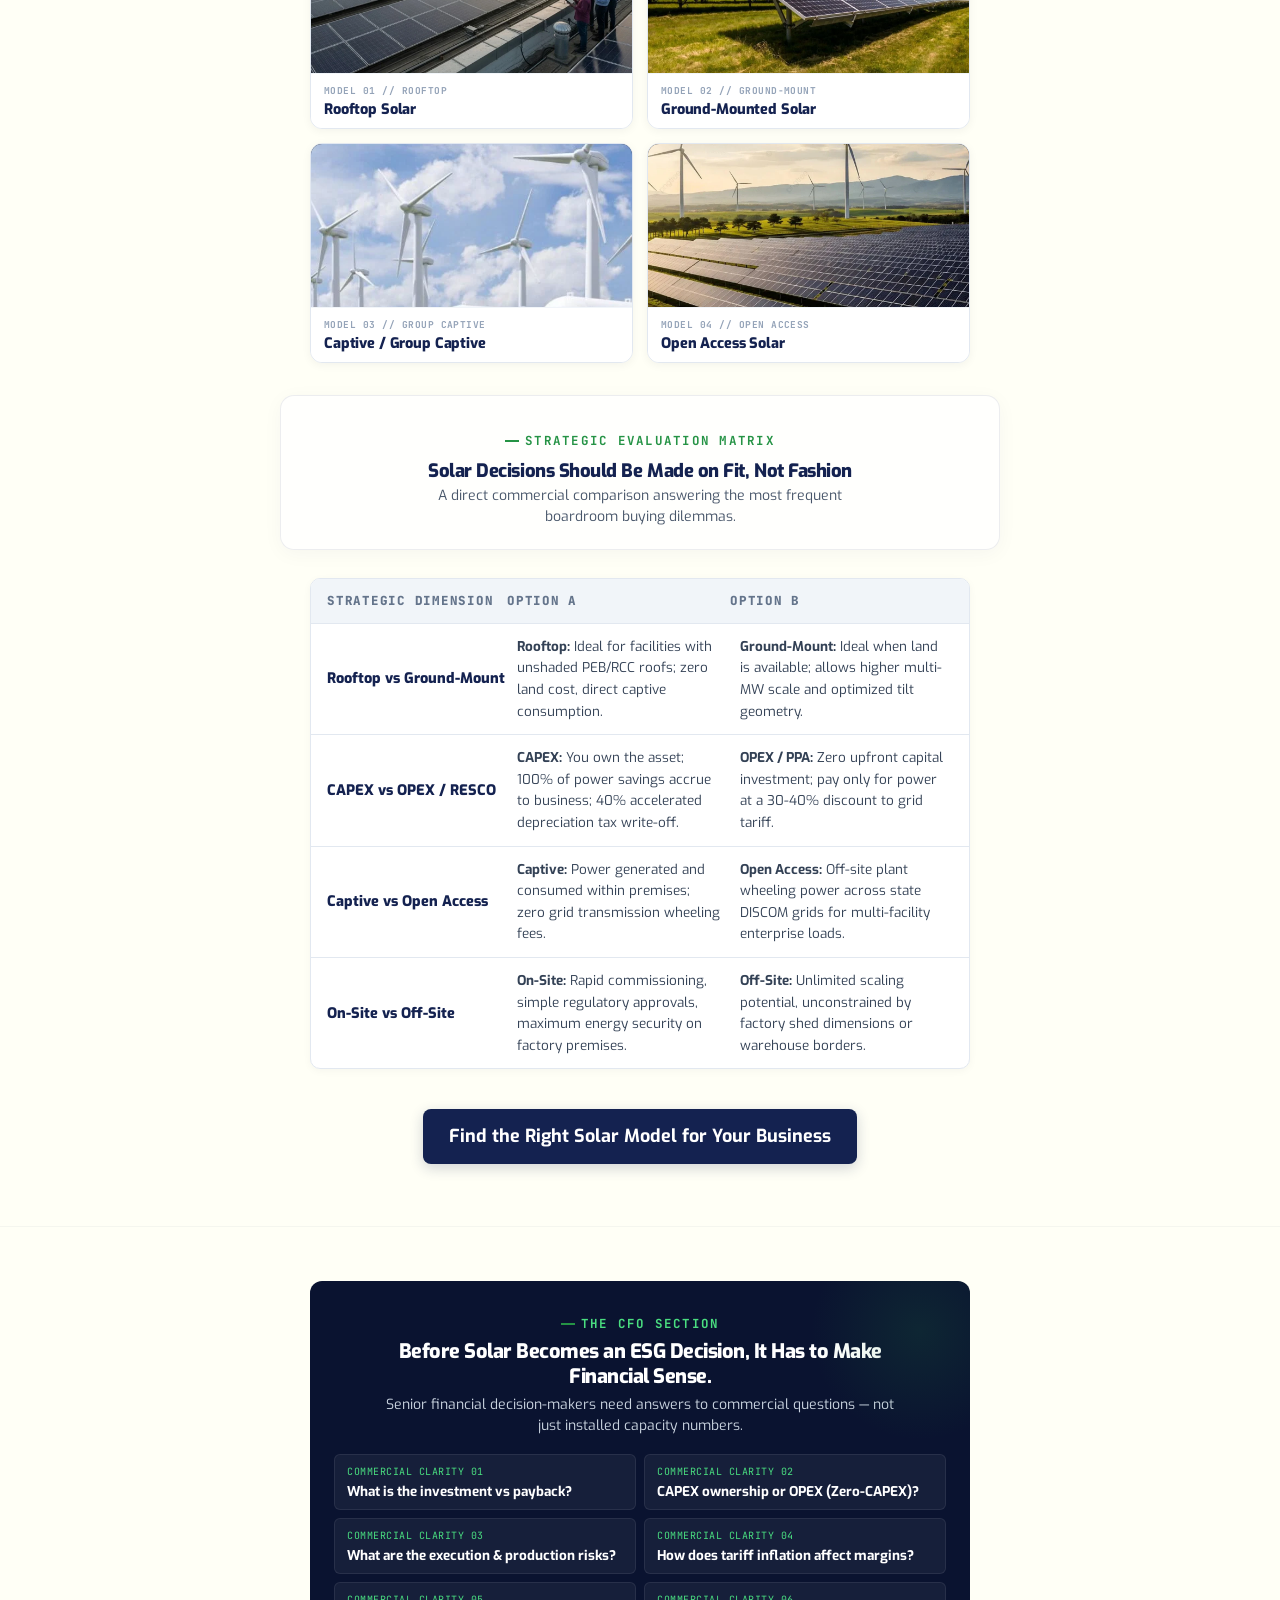
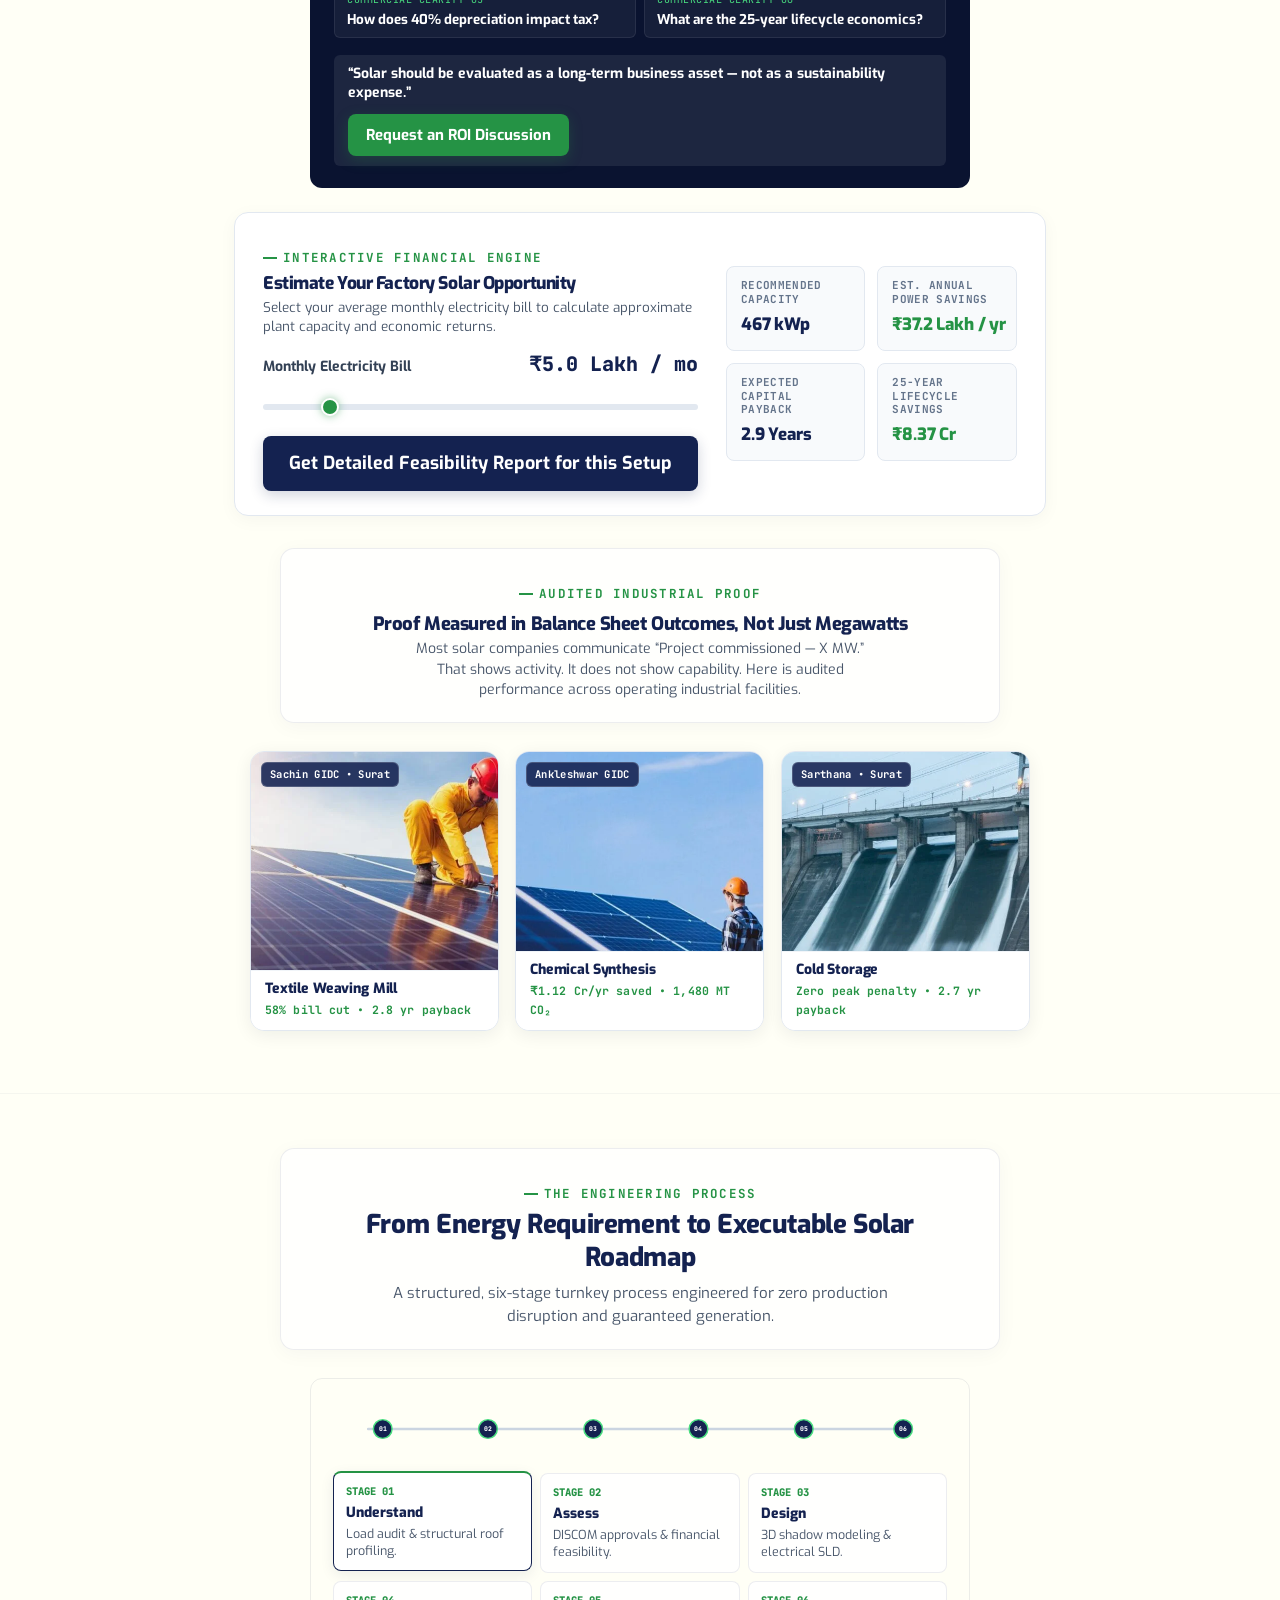
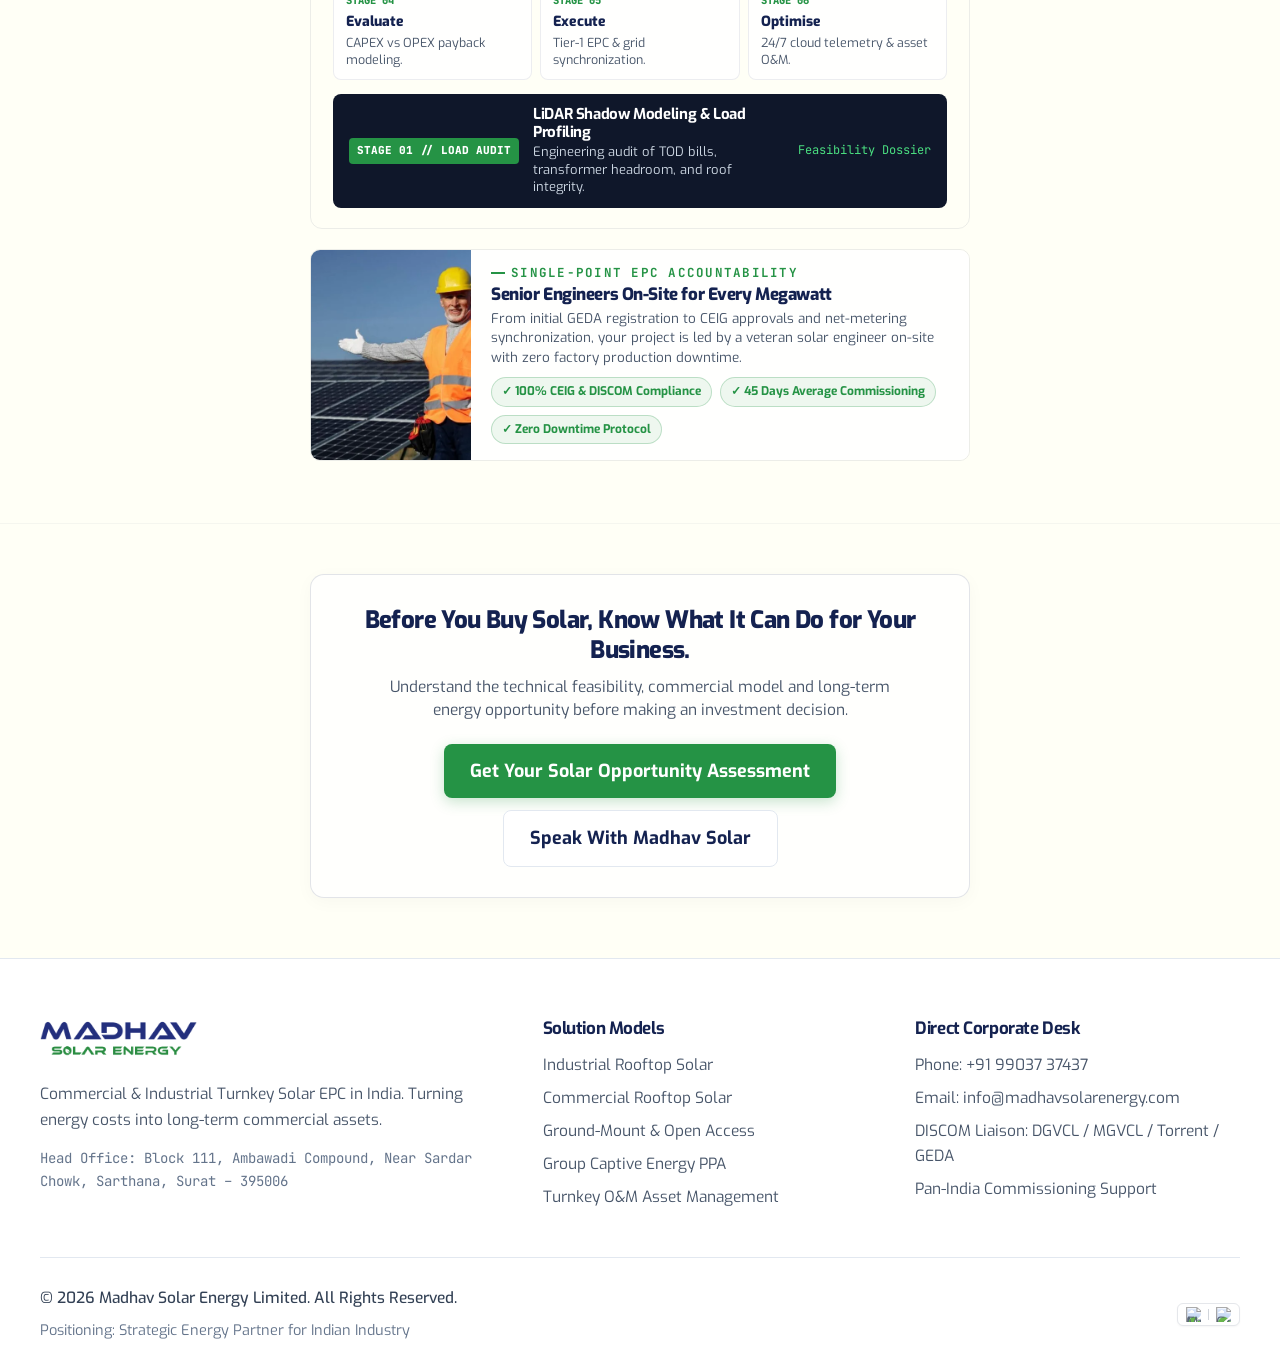
==== commit 7a9b1634: "feat: complete 100% trilingual i18n support (EN/HI/GU), responsive calculator & minimal sector cards" ====
--- a/index.html
+++ b/index.html
@@ -98,28 +98,28 @@
       <div class="hero-content">
         <div class="hero-badge">
           <span class="hero-badge-live-dot"></span>
-          <span class="hero-badge-tag">UTILITY AND INDUSTRIAL SOLAR EPC</span>
-          <span class="hero-badge-sep">•</span>
-          <span class="hero-badge-meta">200+ MW COMMISSIONED</span>
+          <span class="hero-badge-tag" data-i18n="hero.badge_tag">UTILITY AND INDUSTRIAL SOLAR EPC</span>
+          <span class="hero-badge-sep">&bull;</span>
+          <span class="hero-badge-meta" data-i18n="hero.badge_meta">200+ MW COMMISSIONED</span>
         </div>
         
         <h1 class="hero-headline">
-          Your Energy Cost Shouldn’t Control <br>
-          <span class="hero-headline-accent">Your Growth.</span>
+          <span data-i18n="hero.headline_1">Your Energy Cost Shouldn’t Control</span> <br>
+          <span class="hero-headline-accent" data-i18n="hero.headline_accent">Your Growth.</span>
         </h1>
 
-        <p class="hero-subheadline">
+        <p class="hero-subheadline" data-i18n-html="hero.subheadline">
           Lock Commercial and Industrial power costs at <strong>₹3.20/unit</strong> — shielding operating EBITDA from volatile grid tariff escalations.
         </p>
 
         <div class="hero-cta-group">
           <a href="#assessment-section" class="btn btn-hero-primary cta-assessment-trigger">
-            <span>Get Solar Opportunity Assessment</span>
+            <span data-i18n="hero.cta_assessment">Get Solar Opportunity Assessment</span>
             <svg width="18" height="18" viewBox="0 0 24 24" fill="none" stroke="currentColor" stroke-width="2.5"><line x1="5" y1="12" x2="19" y2="12"></line><polyline points="12 5 19 12 12 19"></polyline></svg>
           </a>
           <a href="tel:+919903737437" class="btn btn-hero-secondary">
             <svg width="16" height="16" viewBox="0 0 24 24" fill="none" stroke="currentColor" stroke-width="2.2"><path d="M22 16.92v3a2 2 0 0 1-2.18 2 19.79 19.79 0 0 1-8.63-3.07 19.5 19.5 0 0 1-6-6 19.79 19.79 0 0 1-3.07-8.67A2 2 0 0 1 4.11 2h3a2 2 0 0 1 2 1.72 12.84 12.84 0 0 0 .7 2.81 2 2 0 0 1-.45 2.11L8.09 9.91a16 16 0 0 0 6 6l1.27-1.27a2 2 0 0 1 2.11-.45 12.84 12.84 0 0 0 2.81.7A2 2 0 0 1 22 16.92z"></path></svg>
-            <span>Speak With an Expert</span>
+            <span data-i18n="hero.cta_expert">Speak With an Expert</span>
           </a>
         </div>
 
@@ -163,7 +163,7 @@
             <div class="branch-card">
               <span class="factor-tag" data-i18n="problem.f1_tag">FACTOR 01</span>
               <h4 data-i18n="problem.f1_title">Operating Margins</h4>
-              <p>Shield production EBITDA against rising DISCOM power tariffs.</p>
+              <p data-i18n="problem.f1_desc">Shield production EBITDA against rising DISCOM power tariffs.</p>
             </div>
             <div class="branch-arm"></div>
           </div>
@@ -179,8 +179,8 @@
             <div class="branch-arm"></div>
             <div class="branch-card">
               <span class="factor-tag" data-i18n="problem.f2_tag">FACTOR 02</span>
-              <h4>Cost Predictability</h4>
-              <p>Eliminate peak daytime penalties with fixed-rate solar generation.</p>
+              <h4 data-i18n="problem.f2_title">Cost Predictability</h4>
+              <p data-i18n="problem.f2_desc">Eliminate peak daytime penalties with fixed-rate solar generation.</p>
             </div>
           </div>
         </div>
@@ -190,8 +190,8 @@
           <div class="branch-card-wrap">
             <div class="branch-card">
               <span class="factor-tag" data-i18n="problem.f3_tag">FACTOR 03</span>
-              <h4>Competitiveness & ESG</h4>
-              <p>De-carbonize Scope-2 emissions to win global client mandates.</p>
+              <h4 data-i18n="problem.f3_title">Competitiveness & ESG</h4>
+              <p data-i18n="problem.f3_desc">De-carbonize Scope-2 emissions to win global client mandates.</p>
             </div>
             <div class="branch-arm"></div>
           </div>
@@ -203,12 +203,12 @@
       <!-- Strategic Pivot Banner -->
       <div class="pivot-banner reveal-on-scroll">
         <div class="pivot-old">
-          <div class="pivot-label">The Old Question</div>
-          <div class="pivot-quote">“Should we install solar panels?”</div>
+          <div class="pivot-label" data-i18n="pivot.old_label">The Old Question</div>
+          <div class="pivot-quote" data-i18n="pivot.old_quote">“Should we install solar panels?”</div>
         </div>
         <div class="pivot-new">
-          <div class="pivot-label">The Strategic Question</div>
-          <div class="pivot-quote">“What role does solar play in our long-term power strategy?”</div>
+          <div class="pivot-label" data-i18n="pivot.new_label">The Strategic Question</div>
+          <div class="pivot-quote" data-i18n="pivot.new_quote">“What role does solar play in our long-term power strategy?”</div>
         </div>
       </div>
 
@@ -217,8 +217,8 @@
       <div class="merged-sub-block reveal-on-scroll">
         <div class="merged-block-title-wrap">
           <div class="section-eyebrow" data-i18n="value.eyebrow">Strategic Value Proposition</div>
-          <h3>Solar Engineered Around Four Strategic Quadrants</h3>
-          <p><strong>Engineering precision. Execution reliability. Commercial viability.</strong></p>
+          <h3 data-i18n="value.title">Solar Engineered Around Four Strategic Quadrants</h3>
+          <p data-i18n="value.lead">Engineering precision. Execution reliability. Commercial viability.</p>
         </div>
 
         <div class="pillars-quadrant-wrapper">
@@ -294,9 +294,9 @@
       <!-- Sub-Block 3: Why Madhav Solar Execution Standards -->
       <div class="merged-sub-block reveal-on-scroll">
         <div class="merged-block-title-wrap">
-          <div class="section-eyebrow">Execution Benchmark</div>
-          <h3>Businesses Need More Than an EPC Contractor</h3>
-          <p>A solar asset is expected to perform for 25+ years. Poor engineering, weak execution, or incorrect commercial planning creates permanent operational consequences.</p>
+          <div class="section-eyebrow" data-i18n="bench.eyebrow">Execution Benchmark</div>
+          <h3 data-i18n="bench.title">Businesses Need More Than an EPC Contractor</h3>
+          <p data-i18n="bench.lead">A solar asset is expected to perform for 25+ years. Poor engineering, weak execution, or incorrect commercial planning creates permanent operational consequences.</p>
         </div>
 
         <!-- Centered Benchmark Timeline Tree -->
@@ -311,10 +311,10 @@
                   <div class="benchmark-icon-wrap">
                     <svg width="14" height="14" viewBox="0 0 24 24" fill="none" stroke="currentColor" stroke-width="2.2"><path d="M14.7 6.3a1 1 0 0 0 0 1.4l1.6 1.6a1 1 0 0 0 1.4 0l3.77-3.77a6 6 0 0 1-7.94 7.94l-6.91 6.91a2.12 2.12 0 0 1-3-3l6.91-6.91a6 6 0 0 1 7.94-7.94l-3.76 3.76z"></path></svg>
                   </div>
-                  <span class="benchmark-tag">01 // ENGINEERING</span>
-                </div>
-                <h4>Precision Engineering</h4>
-                <p>Structural PEB roof analysis, shadow curves, and CAD modeling.</p>
+                  <span class="benchmark-tag" data-i18n="bench.s1_tag">01 // ENGINEERING</span>
+                </div>
+                <h4 data-i18n="bench.s1_title">Precision Engineering</h4>
+                <p data-i18n="bench.s1_desc">Structural PEB roof analysis, shadow curves, and CAD modeling.</p>
               </div>
               <div class="branch-arm"></div>
             </div>
@@ -333,10 +333,10 @@
                   <div class="benchmark-icon-wrap">
                     <svg width="14" height="14" viewBox="0 0 24 24" fill="none" stroke="currentColor" stroke-width="2.2"><path d="M12 22s8-4 8-10V5l-8-3-8 3v7c0 6 8 10 8 10z"></path></svg>
                   </div>
-                  <span class="benchmark-tag">02 // EXECUTION</span>
-                </div>
-                <h4>Turnkey Execution</h4>
-                <p>Non-penetrative standing-seam clamps with zero factory downtime.</p>
+                  <span class="benchmark-tag" data-i18n="bench.s2_tag">02 // EXECUTION</span>
+                </div>
+                <h4 data-i18n="bench.s2_title">Turnkey Execution</h4>
+                <p data-i18n="bench.s2_desc">Non-penetrative standing-seam clamps with zero factory downtime.</p>
               </div>
             </div>
           </div>
@@ -349,10 +349,10 @@
                   <div class="benchmark-icon-wrap">
                     <svg width="14" height="14" viewBox="0 0 24 24" fill="none" stroke="currentColor" stroke-width="2.2"><line x1="12" y1="1" x2="12" y2="23"></line><path d="M17 5H9.5a3.5 3.5 0 0 0 0 7h5a3.5 3.5 0 0 1 0 7H6"></path></svg>
                   </div>
-                  <span class="benchmark-tag">03 // ECONOMICS</span>
-                </div>
-                <h4>Bankable Economics</h4>
-                <p>Locked ₹3.20/unit tariff modeling, 40% tax shield, and audited ROI.</p>
+                  <span class="benchmark-tag" data-i18n="bench.s3_tag">03 // ECONOMICS</span>
+                </div>
+                <h4 data-i18n="bench.s3_title">Bankable Economics</h4>
+                <p data-i18n="bench.s3_desc">Locked ₹3.20/unit tariff modeling, 40% tax shield, and audited ROI.</p>
               </div>
               <div class="branch-arm"></div>
             </div>
@@ -371,10 +371,10 @@
                   <div class="benchmark-icon-wrap">
                     <svg width="14" height="14" viewBox="0 0 24 24" fill="none" stroke="currentColor" stroke-width="2.2"><rect x="3" y="3" width="7" height="7"></rect><rect x="14" y="3" width="7" height="7"></rect><rect x="14" y="14" width="7" height="7"></rect><rect x="3" y="14" width="7" height="7"></rect></svg>
                   </div>
-                  <span class="benchmark-tag">04 // SCALE</span>
-                </div>
-                <h4>Industrial Scale</h4>
-                <p>Multi-MW execution with 100% GEDA and CEIG statutory compliance.</p>
+                  <span class="benchmark-tag" data-i18n="bench.s4_tag">04 // SCALE</span>
+                </div>
+                <h4 data-i18n="bench.s4_title">Industrial Scale</h4>
+                <p data-i18n="bench.s4_desc">Multi-MW execution with 100% GEDA and CEIG statutory compliance.</p>
               </div>
             </div>
           </div>
@@ -382,7 +382,7 @@
 
         <!-- Centered Core Benchmark Quote Pill -->
         <div class="benchmark-callout-pill reveal-on-scroll">
-          <p class="benchmark-callout-text">
+          <p class="benchmark-callout-text" data-i18n="bench.callout">
             “Madhav Solar does not only build solar projects. It helps businesses make better energy decisions.”
           </p>
         </div>
@@ -391,9 +391,9 @@
           <div class="exec-photo-card">
             <img src="./1-1.jpg" alt="Certified PEB Solar Installation on Standing-Seam Tin Shed" class="exec-photo-img">
             <div class="exec-photo-overlay">
-              <span class="exec-photo-tag">SITE ENGINEERING STANDARD</span>
-              <h4>Non-Penetrative Clamp Assembly</h4>
-              <p>Torque-calibrated aluminium clamps with EPDM weather seals. Zero roof perforations, preserving manufacturer warranties.</p>
+              <span class="exec-photo-tag" data-i18n="bench.photo_tag">SITE ENGINEERING STANDARD</span>
+              <h4 data-i18n="bench.photo_title">Non-Penetrative Clamp Assembly</h4>
+              <p data-i18n="bench.photo_desc">Torque-calibrated aluminium clamps with EPDM weather seals. Zero roof perforations, preserving manufacturer warranties.</p>
             </div>
           </div>
         </div>
@@ -402,8 +402,8 @@
         <div class="hardware-anatomy-card reveal-on-scroll delay-200">
           <div class="hardware-card-header">
             <div class="section-eyebrow" data-i18n="hardware.eyebrow">Hardware Integrity Standard</div>
-            <h3>Tier-1 Industrial Hardware Anatomy</h3>
-            <p>Utility-grade components engineered for 25-year lifecycle reliability.</p>
+            <h3 data-i18n="hardware.title">Tier-1 Industrial Hardware Anatomy</h3>
+            <p data-i18n="hardware.lead">Utility-grade components engineered for 25-year lifecycle reliability.</p>
           </div>
 
           <div class="hardware-grid-4">
@@ -415,10 +415,10 @@
                   <path d="M3 9h18M3 15h18M9 3v18M15 3v18"/>
                 </svg>
               </div>
-              <div class="hardware-part-tag">MODULE TECH // 01</div>
-              <h4>Bifacial TOPCon Cells</h4>
-              <p>N-Type dual-glass modules with 22.8% efficiency and dual-side yield.</p>
-              <span class="hardware-spec-badge">30-Yr Warranty</span>
+              <div class="hardware-part-tag" data-i18n="hw.h1_tag">MODULE TECH // 01</div>
+              <h4 data-i18n="hw.h1_title">Bifacial TOPCon Cells</h4>
+              <p data-i18n="hw.h1_desc">N-Type dual-glass modules with 22.8% efficiency and dual-side yield.</p>
+              <span class="hardware-spec-badge" data-i18n="hw.h1_spec">30-Yr Warranty</span>
             </div>
 
             <!-- Component 2 -->
@@ -428,10 +428,10 @@
                   <path d="M12 22s8-4 8-10V5l-8-3-8 3v7c0 6 8 10 8 10z"/>
                 </svg>
               </div>
-              <div class="hardware-part-tag">ROOF INTEGRITY // 02</div>
-              <h4>Non-Penetrative Clamps</h4>
-              <p>Aircraft-grade standing-seam aluminium with zero roof perforations.</p>
-              <span class="hardware-spec-badge">180 km/h Wind Rated</span>
+              <div class="hardware-part-tag" data-i18n="hw.h2_tag">ROOF INTEGRITY // 02</div>
+              <h4 data-i18n="hw.h2_title">Non-Penetrative Clamps</h4>
+              <p data-i18n="hw.h2_desc">Aircraft-grade standing-seam aluminium with zero roof perforations.</p>
+              <span class="hardware-spec-badge" data-i18n="hw.h2_spec">180 km/h Wind Rated</span>
             </div>
 
             <!-- Component 3 -->
@@ -442,10 +442,10 @@
                   <path d="M9 9h6v6H9zM9 1v3M15 1v3M9 20v3M15 20v3M20 9h3M20 14h3M1 9h3M1 14h3"/>
                 </svg>
               </div>
-              <div class="hardware-part-tag">POWER CONVERSION // 03</div>
-              <h4>Smart String Inverters</h4>
-              <p>Multi-MPPT tracking with 98.9% European efficiency & AFCI protection.</p>
-              <span class="hardware-spec-badge">IP66 / Smart Cooling</span>
+              <div class="hardware-part-tag" data-i18n="hw.h3_tag">POWER CONVERSION // 03</div>
+              <h4 data-i18n="hw.h3_title">Smart String Inverters</h4>
+              <p data-i18n="hw.h3_desc">Multi-MPPT tracking with 98.9% European efficiency & AFCI protection.</p>
+              <span class="hardware-spec-badge" data-i18n="hw.h3_spec">IP66 / Smart Cooling</span>
             </div>
 
             <!-- Component 4 -->
@@ -455,10 +455,10 @@
                   <path d="M22 12h-4l-3 9L9 3l-3 9H2"/>
                 </svg>
               </div>
-              <div class="hardware-part-tag">ASSET TELEMETRY // 04</div>
-              <h4>IoT SCADA Weather Hub</h4>
-              <p>Class-A pyranometers with 24/7 cloud string-level fault monitoring.</p>
-              <span class="hardware-spec-badge">24/7 Cloud Sync</span>
+              <div class="hardware-part-tag" data-i18n="hw.h4_tag">ASSET TELEMETRY // 04</div>
+              <h4 data-i18n="hw.h4_title">IoT SCADA Weather Hub</h4>
+              <p data-i18n="hw.h4_desc">Class-A pyranometers with 24/7 cloud string-level fault monitoring.</p>
+              <span class="hardware-spec-badge" data-i18n="hw.h4_spec">24/7 Cloud Sync</span>
             </div>
           </div>
         </div>
@@ -491,20 +491,20 @@
       <!-- Sector Content Cards (Switched via JS) -->
       <div class="sector-content-card reveal-on-scroll" id="sector-mfg">
         <div class="sector-info-col">
-          <h3 class="sector-heading">Manufacturing & Heavy Industry</h3>
-          <p class="sector-challenge">High continuous daytime load and exposure to peak industrial utility tariff slabs.</p>
+          <h3 class="sector-heading" data-i18n="sec.mfg_title">Manufacturing & Heavy Industry</h3>
+          <p class="sector-challenge" data-i18n="sec.mfg_challenge">Heavy daytime load & peak industrial utility tariffs.</p>
           <div class="sector-angle-box">
-            <div class="sector-angle-label">Strategic Angle</div>
-            <div class="sector-angle-text">Lock in predictable power tariffs to protect manufacturing operating margins.</div>
+            <div class="sector-angle-label" data-i18n="sec.angle_label">Strategic Angle</div>
+            <div class="sector-angle-text" data-i18n="sec.mfg_angle">Lock fixed power tariffs to protect production margins.</div>
           </div>
           <div class="sector-meta-list">
             <div class="sector-meta-item">
               <svg width="15" height="15" viewBox="0 0 24 24" fill="none" stroke="currentColor" stroke-width="2.5"><polyline points="20 6 9 17 4 12"></polyline></svg>
-              <span>Direct solar sync with daytime engineering, textile, and chemical load curves.</span>
+              <span data-i18n="sec.mfg_p1">Direct solar sync with engineering, textile & chemical loads.</span>
             </div>
             <div class="sector-meta-item">
               <svg width="15" height="15" viewBox="0 0 24 24" fill="none" stroke="currentColor" stroke-width="2.5"><polyline points="20 6 9 17 4 12"></polyline></svg>
-              <span>Non-penetrative standing seam clamps engineered for 100% leak-proof PEB roofs.</span>
+              <span data-i18n="sec.mfg_p2">100% leak-proof standing seam clamps on PEB roofs.</span>
             </div>
           </div>
         </div>
@@ -512,8 +512,8 @@
           <div class="sector-image-card">
             <img src="./2-2.jpg" alt="Manufacturing Solar Quality Control" class="sector-feature-img">
             <div class="sector-image-overlay">
-              <span class="sector-badge-pill">1 MW – 10 MW+</span>
-              <span class="sector-badge-caption">PEB Structural Engineering</span>
+              <span class="sector-badge-pill" data-i18n="sec.mfg_pill">1 MW – 10 MW+</span>
+              <span class="sector-badge-caption" data-i18n="sec.mfg_caption">PEB Structural Engineering</span>
             </div>
           </div>
         </div>
@@ -521,20 +521,20 @@
 
       <div class="sector-content-card" id="sector-warehousing" style="display: none;">
         <div class="sector-info-col">
-          <h3 class="sector-heading">Warehousing & Logistics</h3>
-          <p class="sector-challenge">Vast unmonetized rooftop infrastructure with modest daytime base consumption.</p>
+          <h3 class="sector-heading" data-i18n="sec.ware_title">Warehousing & Logistics</h3>
+          <p class="sector-challenge" data-i18n="sec.ware_challenge">Vast idle rooftop space with low daytime consumption.</p>
           <div class="sector-angle-box">
-            <div class="sector-angle-label">Strategic Angle</div>
-            <div class="sector-angle-text">Monetize idle industrial roof space into an active clean energy asset.</div>
+            <div class="sector-angle-label" data-i18n="sec.angle_label">Strategic Angle</div>
+            <div class="sector-angle-text" data-i18n="sec.ware_angle">Monetize unutilized roof area into a clean revenue asset.</div>
           </div>
           <div class="sector-meta-list">
             <div class="sector-meta-item">
               <svg width="15" height="15" viewBox="0 0 24 24" fill="none" stroke="currentColor" stroke-width="2.5"><polyline points="20 6 9 17 4 12"></polyline></svg>
-              <span>Net-metering or Open Access power wheeling to sister facilities.</span>
+              <span data-i18n="sec.ware_p1">Net-metering or Open Access wheeling to sister facilities.</span>
             </div>
             <div class="sector-meta-item">
               <svg width="15" height="15" viewBox="0 0 24 24" fill="none" stroke="currentColor" stroke-width="2.5"><polyline points="20 6 9 17 4 12"></polyline></svg>
-              <span>Immediate enhancement of asset valuation and green logistics certification.</span>
+              <span data-i18n="sec.ware_p2">Instant boost to asset valuation and green certification.</span>
             </div>
           </div>
         </div>
@@ -542,8 +542,8 @@
           <div class="sector-image-card">
             <img src="./2-1.jpg" alt="Logistics Warehouse Solar Array" class="sector-feature-img">
             <div class="sector-image-overlay">
-              <span class="sector-badge-pill">500 kWp – 5 MWp</span>
-              <span class="sector-badge-caption">Rooftop Asset Monetisation</span>
+              <span class="sector-badge-pill" data-i18n="sec.ware_pill">500 kWp – 5 MWp</span>
+              <span class="sector-badge-caption" data-i18n="sec.ware_caption">Rooftop Asset Monetisation</span>
             </div>
           </div>
         </div>
@@ -551,20 +551,20 @@
 
       <div class="sector-content-card" id="sector-hospitality" style="display: none;">
         <div class="sector-info-col">
-          <h3 class="sector-heading">Hospitality & Hotels</h3>
-          <p class="sector-challenge">Heavy 24/7 HVAC and laundry energy consumption coupled with guest ESG expectations.</p>
+          <h3 class="sector-heading" data-i18n="sec.hosp_title">Hospitality & Hotels</h3>
+          <p class="sector-challenge" data-i18n="sec.hosp_challenge">Continuous HVAC consumption & high guest ESG standards.</p>
           <div class="sector-angle-box">
-            <div class="sector-angle-label">Strategic Angle</div>
-            <div class="sector-angle-text">Cut daytime HVAC electricity costs while elevating guest sustainability credentials.</div>
+            <div class="sector-angle-label" data-i18n="sec.angle_label">Strategic Angle</div>
+            <div class="sector-angle-text" data-i18n="sec.hosp_angle">Slash daytime cooling costs while elevating resort prestige.</div>
           </div>
           <div class="sector-meta-list">
             <div class="sector-meta-item">
               <svg width="15" height="15" viewBox="0 0 24 24" fill="none" stroke="currentColor" stroke-width="2.5"><polyline points="20 6 9 17 4 12"></polyline></svg>
-              <span>Direct power offset for commercial HVAC chillers during peak daytime heat.</span>
+              <span data-i18n="sec.hosp_p1">Direct solar offset for central chillers during peak daytime heat.</span>
             </div>
             <div class="sector-meta-item">
               <svg width="15" height="15" viewBox="0 0 24 24" fill="none" stroke="currentColor" stroke-width="2.5"><polyline points="20 6 9 17 4 12"></polyline></svg>
-              <span>Architectural solar canopies that preserve premium resort aesthetics.</span>
+              <span data-i18n="sec.hosp_p2">Architectural solar canopies preserving resort aesthetics.</span>
             </div>
           </div>
         </div>
@@ -572,8 +572,8 @@
           <div class="sector-image-card">
             <img src="./How-It-Works.jpg" alt="Hospitality Solar Canopy" class="sector-feature-img">
             <div class="sector-image-overlay">
-              <span class="sector-badge-pill">200 kWp – 1.5 MWp</span>
-              <span class="sector-badge-caption">HVAC Offset & Architecture</span>
+              <span class="sector-badge-pill" data-i18n="sec.hosp_pill">200 kWp – 1.5 MWp</span>
+              <span class="sector-badge-caption" data-i18n="sec.hosp_caption">HVAC Offset & Architecture</span>
             </div>
           </div>
         </div>
@@ -581,20 +581,20 @@
 
       <div class="sector-content-card" id="sector-healthcare" style="display: none;">
         <div class="sector-info-col">
-          <h3 class="sector-heading">Healthcare & Hospitals</h3>
-          <p class="sector-challenge">Critical continuous power demand with zero tolerance for grid volatility or outages.</p>
+          <h3 class="sector-heading" data-i18n="sec.health_title">Healthcare & Hospitals</h3>
+          <p class="sector-challenge" data-i18n="sec.health_challenge">Critical 24/7 power demand with zero outage tolerance.</p>
           <div class="sector-angle-box">
-            <div class="sector-angle-label">Strategic Angle</div>
-            <div class="sector-angle-text">Build clean long-term energy independence without risking clinical reliability.</div>
+            <div class="sector-angle-label" data-i18n="sec.angle_label">Strategic Angle</div>
+            <div class="sector-angle-text" data-i18n="sec.health_angle">Reliable long-term power savings without clinical disruption.</div>
           </div>
           <div class="sector-meta-list">
             <div class="sector-meta-item">
               <svg width="15" height="15" viewBox="0 0 24 24" fill="none" stroke="currentColor" stroke-width="2.5"><polyline points="20 6 9 17 4 12"></polyline></svg>
-              <span>Seamless synchronization with existing DG backup sets and hospital UPS grids.</span>
+              <span data-i18n="sec.health_p1">Seamless sync with existing DG backup and hospital UPS systems.</span>
             </div>
             <div class="sector-meta-item">
               <svg width="15" height="15" viewBox="0 0 24 24" fill="none" stroke="currentColor" stroke-width="2.5"><polyline points="20 6 9 17 4 12"></polyline></svg>
-              <span>Substantial monthly operational savings on heavy medical imaging systems.</span>
+              <span data-i18n="sec.health_p2">Substantial monthly savings on heavy medical imaging equipment.</span>
             </div>
           </div>
         </div>
@@ -602,8 +602,8 @@
           <div class="sector-image-card">
             <img src="./medium-shot-engineer-wearing-protection-equipment-483x501.jpg" alt="Healthcare Critical Solar Integration" class="sector-feature-img">
             <div class="sector-image-overlay">
-              <span class="sector-badge-pill">150 kWp – 1 MWp</span>
-              <span class="sector-badge-caption">Zero Downtime Synchronization</span>
+              <span class="sector-badge-pill" data-i18n="sec.health_pill">150 kWp – 1 MWp</span>
+              <span class="sector-badge-caption" data-i18n="sec.health_caption">Zero Downtime Synchronization</span>
             </div>
           </div>
         </div>
@@ -611,20 +611,20 @@
 
       <div class="sector-content-card" id="sector-cre" style="display: none;">
         <div class="sector-info-col">
-          <h3 class="sector-heading">Commercial Real Estate</h3>
-          <p class="sector-challenge">Rising tenant CAM charges and corporate requirements for green-rated facilities.</p>
+          <h3 class="sector-heading" data-i18n="sec.cre_title">Commercial Real Estate</h3>
+          <p class="sector-challenge" data-i18n="sec.cre_challenge">Rising tenant CAM costs and green building requirements.</p>
           <div class="sector-angle-box">
-            <div class="sector-angle-label">Strategic Angle</div>
-            <div class="sector-angle-text">Lower common-area maintenance costs to attract and retain premium corporate tenants.</div>
+            <div class="sector-angle-label" data-i18n="sec.angle_label">Strategic Angle</div>
+            <div class="sector-angle-text" data-i18n="sec.cre_angle">Lower CAM charges to attract premium corporate tenants.</div>
           </div>
           <div class="sector-meta-list">
             <div class="sector-meta-item">
               <svg width="15" height="15" viewBox="0 0 24 24" fill="none" stroke="currentColor" stroke-width="2.5"><polyline points="20 6 9 17 4 12"></polyline></svg>
-              <span>Clean solar offset for lifts, central lobbies, and common basement loads.</span>
+              <span data-i18n="sec.cre_p1">Clean solar offset for lifts, lobbies, and common basement loads.</span>
             </div>
             <div class="sector-meta-item">
               <svg width="15" height="15" viewBox="0 0 24 24" fill="none" stroke="currentColor" stroke-width="2.5"><polyline points="20 6 9 17 4 12"></polyline></svg>
-              <span>Direct points qualification for LEED and IGBC Platinum green building certifications.</span>
+              <span data-i18n="sec.cre_p2">Direct points qualification for LEED & IGBC Platinum ratings.</span>
             </div>
           </div>
         </div>
@@ -632,8 +632,8 @@
           <div class="sector-image-card">
             <img src="./3-2.jpg" alt="Commercial Real Estate Solar Rooftop" class="sector-feature-img">
             <div class="sector-image-overlay">
-              <span class="sector-badge-pill">300 kWp – 2 MWp</span>
-              <span class="sector-badge-caption">CAM Reduction & LEED Ratings</span>
+              <span class="sector-badge-pill" data-i18n="sec.cre_pill">300 kWp – 2 MWp</span>
+              <span class="sector-badge-caption" data-i18n="sec.cre_caption">CAM Reduction & LEED Ratings</span>
             </div>
           </div>
         </div>
@@ -641,20 +641,20 @@
 
       <div class="sector-content-card" id="sector-datacenters" style="display: none;">
         <div class="sector-info-col">
-          <h3 class="sector-heading">Data Centres & Tech Parks</h3>
-          <p class="sector-challenge">High energy intensity, 100% uptime guarantees, and enterprise decarbonisation mandates.</p>
+          <h3 class="sector-heading" data-i18n="sec.dc_title">Data Centres & Tech Parks</h3>
+          <p class="sector-challenge" data-i18n="sec.dc_challenge">High energy density, 100% uptime, and ESG targets.</p>
           <div class="sector-angle-box">
-            <div class="sector-angle-label">Strategic Angle</div>
-            <div class="sector-angle-text">Secure large-scale, high-uptime renewable power at hedged long-term tariffs.</div>
+            <div class="sector-angle-label" data-i18n="sec.angle_label">Strategic Angle</div>
+            <div class="sector-angle-text" data-i18n="sec.dc_angle">Secure multi-MW green power at hedged long-term tariffs.</div>
           </div>
           <div class="sector-meta-list">
             <div class="sector-meta-item">
               <svg width="15" height="15" viewBox="0 0 24 24" fill="none" stroke="currentColor" stroke-width="2.5"><polyline points="20 6 9 17 4 12"></polyline></svg>
-              <span>Structured Open Access and Group Captive solar power wheeling at multi-MW scale.</span>
+              <span data-i18n="sec.dc_p1">Open Access & Group Captive wheeling at multi-MW scale.</span>
             </div>
             <div class="sector-meta-item">
               <svg width="15" height="15" viewBox="0 0 24 24" fill="none" stroke="currentColor" stroke-width="2.5"><polyline points="20 6 9 17 4 12"></polyline></svg>
-              <span>Bankable power purchase agreements compliant with state regulatory frameworks.</span>
+              <span data-i18n="sec.dc_p2">Bankable power purchase agreements (PPA) with DISCOM sync.</span>
             </div>
           </div>
         </div>
@@ -662,8 +662,8 @@
           <div class="sector-image-card">
             <img src="./Blog-Post-2-1.png" alt="Data Centre Open Access Solar Array" class="sector-feature-img">
             <div class="sector-image-overlay">
-              <span class="sector-badge-pill">5 MWp – 50 MWp</span>
-              <span class="sector-badge-caption">Group Captive & Open Access</span>
+              <span class="sector-badge-pill" data-i18n="sec.dc_pill">5 MWp – 50 MWp</span>
+              <span class="sector-badge-caption" data-i18n="sec.dc_caption">Group Captive & Open Access</span>
             </div>
           </div>
         </div>
@@ -694,9 +694,9 @@
             <span class="arch-strip-title" data-i18n="arch.card1_title">Rooftop Solar</span>
           </div>
           <div class="arch-detail-panel">
-            <div class="arch-tag">MODEL 01 // ROOFTOP</div>
-            <h3>Rooftop Solar</h3>
-            <p>Zero land cost. Direct daytime energy displacement on industrial PEB sheds.</p>
+            <div class="arch-tag" data-i18n="arch.card1_tag">MODEL 01 // ROOFTOP</div>
+            <h3 data-i18n="arch.card1_title">Rooftop Solar</h3>
+            <p data-i18n="arch.card1_desc">Zero land cost. Direct daytime energy displacement on industrial PEB sheds.</p>
           </div>
         </div>
 
@@ -706,12 +706,12 @@
           </div>
           <div class="arch-strip">
             <span class="arch-strip-tag" data-i18n="arch.card2_tag">MODEL 02 // GROUND-MOUNT</span>
-            <span class="arch-strip-title">Ground-Mounted Solar</span>
+            <span class="arch-strip-title" data-i18n="arch.card2_title">Ground-Mounted Solar</span>
           </div>
           <div class="arch-detail-panel">
-            <div class="arch-tag">MODEL 02 // GROUND-MOUNT</div>
-            <h3>Ground-Mounted Solar</h3>
-            <p>Maximum power density and scale on dedicated land for heavy manufacturing.</p>
+            <div class="arch-tag" data-i18n="arch.card2_tag">MODEL 02 // GROUND-MOUNT</div>
+            <h3 data-i18n="arch.card2_title">Ground-Mounted Solar</h3>
+            <p data-i18n="arch.card2_desc">Maximum power density and scale on dedicated land for heavy manufacturing.</p>
           </div>
         </div>
 
@@ -720,13 +720,13 @@
             <img src="./energy-483x501.jpg" alt="Group Captive Clean Renewable Energy Park" class="arch-card-img">
           </div>
           <div class="arch-strip">
-            <span class="arch-strip-tag">MODEL 03 // GROUP CAPTIVE</span>
-            <span class="arch-strip-title">Captive / Group Captive</span>
+            <span class="arch-strip-tag" data-i18n="arch.card3_tag">MODEL 03 // GROUP CAPTIVE</span>
+            <span class="arch-strip-title" data-i18n="arch.card3_title">Captive / Group Captive</span>
           </div>
           <div class="arch-detail-panel">
-            <div class="arch-tag">MODEL 03 // GROUP CAPTIVE</div>
-            <h3>Captive / Group Captive</h3>
-            <p>Off-site structured solar procurement without land capex; guaranteed tariff discount.</p>
+            <div class="arch-tag" data-i18n="arch.card3_tag">MODEL 03 // GROUP CAPTIVE</div>
+            <h3 data-i18n="arch.card3_title">Captive / Group Captive</h3>
+            <p data-i18n="arch.card3_desc">Off-site structured solar procurement without land capex; guaranteed tariff discount.</p>
           </div>
         </div>
 
@@ -739,8 +739,8 @@
             <span class="arch-strip-title" data-i18n="arch.card4_title">Open Access Solar</span>
           </div>
           <div class="arch-detail-panel">
-            <div class="arch-tag">MODEL 04 // OPEN ACCESS</div>
-            <h3>Open Access Solar</h3>
+            <div class="arch-tag" data-i18n="arch.card4_tag">MODEL 04 // OPEN ACCESS</div>
+            <h3 data-i18n="arch.card4_title">Open Access Solar</h3>
             <p data-i18n="arch.card4_desc">Multi-megawatt green power wheeled directly via state grid to your factory.</p>
           </div>
         </div>
@@ -758,34 +758,34 @@
 
         <div class="decision-matrix-card">
           <div class="decision-row decision-row-header">
-            <div>Strategic Dimension</div>
-            <div>Option A</div>
-            <div>Option B</div>
+            <div data-i18n="matrix.col_dim">Strategic Dimension</div>
+            <div data-i18n="matrix.col_a">Option A</div>
+            <div data-i18n="matrix.col_b">Option B</div>
           </div>
           <div class="decision-row">
-            <div class="decision-aspect">Rooftop vs Ground-Mount</div>
-            <div class="decision-col-1"><strong>Rooftop:</strong> Ideal for facilities with unshaded PEB/RCC roofs; zero land cost, direct captive consumption.</div>
-            <div class="decision-col-2"><strong>Ground-Mount:</strong> Ideal when land is available; allows higher multi-MW scale and optimized tilt geometry.</div>
+            <div class="decision-aspect" data-i18n="matrix.r1_dim">Rooftop vs Ground-Mount</div>
+            <div class="decision-col-1" data-i18n-html="matrix.r1_a"><strong>Rooftop:</strong> Ideal for facilities with unshaded PEB/RCC roofs; zero land cost, direct captive consumption.</div>
+            <div class="decision-col-2" data-i18n-html="matrix.r1_b"><strong>Ground-Mount:</strong> Ideal when land is available; allows higher multi-MW scale and optimized tilt geometry.</div>
           </div>
           <div class="decision-row">
-            <div class="decision-aspect">CAPEX vs OPEX / RESCO</div>
-            <div class="decision-col-1"><strong>CAPEX:</strong> You own the asset; 100% of power savings accrue to business; 40% accelerated depreciation tax write-off.</div>
-            <div class="decision-col-2"><strong>OPEX / PPA:</strong> Zero upfront capital investment; pay only for power at a 30-40% discount to grid tariff.</div>
+            <div class="decision-aspect" data-i18n="matrix.r2_dim">CAPEX vs OPEX / RESCO</div>
+            <div class="decision-col-1" data-i18n-html="matrix.r2_a"><strong>CAPEX:</strong> You own the asset; 100% of power savings accrue to business; 40% accelerated depreciation tax write-off.</div>
+            <div class="decision-col-2" data-i18n-html="matrix.r2_b"><strong>OPEX / PPA:</strong> Zero upfront capital investment; pay only for power at a 30-40% discount to grid tariff.</div>
           </div>
           <div class="decision-row">
-            <div class="decision-aspect">Captive vs Open Access</div>
-            <div class="decision-col-1"><strong>Captive:</strong> Power generated and consumed within premises; zero grid transmission wheeling fees.</div>
-            <div class="decision-col-2"><strong>Open Access:</strong> Off-site plant wheeling power across state DISCOM grids for multi-facility enterprise loads.</div>
+            <div class="decision-aspect" data-i18n="matrix.r3_dim">Captive vs Open Access</div>
+            <div class="decision-col-1" data-i18n-html="matrix.r3_a"><strong>Captive:</strong> Power generated and consumed within premises; zero grid transmission wheeling fees.</div>
+            <div class="decision-col-2" data-i18n-html="matrix.r3_b"><strong>Open Access:</strong> Off-site plant wheeling power across state DISCOM grids for multi-facility enterprise loads.</div>
           </div>
           <div class="decision-row">
-            <div class="decision-aspect">On-Site vs Off-Site</div>
-            <div class="decision-col-1"><strong>On-Site:</strong> Rapid commissioning, simple regulatory approvals, maximum energy security on factory premises.</div>
-            <div class="decision-col-2"><strong>Off-Site:</strong> Unlimited scaling potential, unconstrained by factory shed dimensions or warehouse borders.</div>
+            <div class="decision-aspect" data-i18n="matrix.r4_dim">On-Site vs Off-Site</div>
+            <div class="decision-col-1" data-i18n-html="matrix.r4_a"><strong>On-Site:</strong> Rapid commissioning, simple regulatory approvals, maximum energy security on factory premises.</div>
+            <div class="decision-col-2" data-i18n-html="matrix.r4_b"><strong>Off-Site:</strong> Unlimited scaling potential, unconstrained by factory shed dimensions or warehouse borders.</div>
           </div>
         </div>
 
         <div style="text-align: center; margin-top: 40px;">
-          <a href="#assessment-section" class="btn btn-primary cta-assessment-trigger">
+          <a href="#assessment-section" class="btn btn-primary cta-assessment-trigger" data-i18n="matrix.cta">
             Find the Right Solar Model for Your Business
           </a>
         </div>
@@ -801,42 +801,42 @@
       <div class="cfo-core-box reveal-on-scroll">
         <div class="cfo-box-header">
           <div class="section-eyebrow" style="color: #4ADE80;" data-i18n="cfo.eyebrow">The CFO Section</div>
-          <h2>Before Solar Becomes an ESG Decision, It Has to Make Financial Sense.</h2>
-          <p>Senior financial decision-makers need answers to commercial questions — not just installed capacity numbers.</p>
+          <h2 data-i18n="cfo.title">Before Solar Becomes an ESG Decision, It Has to Make Financial Sense.</h2>
+          <p data-i18n="cfo.lead">Senior financial decision-makers need answers to commercial questions — not just installed capacity numbers.</p>
         </div>
 
         <div class="cfo-questions-grid">
           <div class="cfo-q-card">
-            <div class="q-label">COMMERCIAL CLARITY 01</div>
-            <div class="q-title">What is the investment vs payback?</div>
+            <div class="q-label" data-i18n="cfo.q1_label">COMMERCIAL CLARITY 01</div>
+            <div class="q-title" data-i18n="cfo.q1_title">What is the investment vs payback?</div>
           </div>
           <div class="cfo-q-card">
-            <div class="q-label">COMMERCIAL CLARITY 02</div>
-            <div class="q-title">CAPEX ownership or OPEX (Zero-CAPEX)?</div>
+            <div class="q-label" data-i18n="cfo.q2_label">COMMERCIAL CLARITY 02</div>
+            <div class="q-title" data-i18n="cfo.q2_title">CAPEX ownership or OPEX (Zero-CAPEX)?</div>
           </div>
           <div class="cfo-q-card">
-            <div class="q-label">COMMERCIAL CLARITY 03</div>
-            <div class="q-title">What are the execution & production risks?</div>
+            <div class="q-label" data-i18n="cfo.q3_label">COMMERCIAL CLARITY 03</div>
+            <div class="q-title" data-i18n="cfo.q3_title">What are the execution & production risks?</div>
           </div>
           <div class="cfo-q-card">
-            <div class="q-label">COMMERCIAL CLARITY 04</div>
-            <div class="q-title">How does tariff inflation affect margins?</div>
+            <div class="q-label" data-i18n="cfo.q4_label">COMMERCIAL CLARITY 04</div>
+            <div class="q-title" data-i18n="cfo.q4_title">How does tariff inflation affect margins?</div>
           </div>
           <div class="cfo-q-card">
-            <div class="q-label">COMMERCIAL CLARITY 05</div>
-            <div class="q-title">How does 40% depreciation impact tax?</div>
+            <div class="q-label" data-i18n="cfo.q5_label">COMMERCIAL CLARITY 05</div>
+            <div class="q-title" data-i18n="cfo.q5_title">How does 40% depreciation impact tax?</div>
           </div>
           <div class="cfo-q-card">
-            <div class="q-label">COMMERCIAL CLARITY 06</div>
-            <div class="q-title">What are the 25-year lifecycle economics?</div>
+            <div class="q-label" data-i18n="cfo.q6_label">COMMERCIAL CLARITY 06</div>
+            <div class="q-title" data-i18n="cfo.q6_title">What are the 25-year lifecycle economics?</div>
           </div>
         </div>
 
         <div class="cfo-statement-banner">
-          <div class="cfo-statement-text">
+          <div class="cfo-statement-text" data-i18n="cfo.statement">
             “Solar should be evaluated as a long-term business asset — not as a sustainability expense.”
           </div>
-          <a href="#assessment-section" class="btn btn-accent btn-sm cta-assessment-trigger">
+          <a href="#assessment-section" class="btn btn-accent btn-sm cta-assessment-trigger" data-i18n="cfo.roi_cta">
             Request an ROI Discussion
           </a>
         </div>
@@ -900,26 +900,26 @@
           <div class="proof-case-card reveal-on-scroll delay-100">
             <div class="case-img-wrap">
               <img src="./technician-is-repairing-solar-panel-483x501.jpg" alt="Textile Weaving Mill" class="case-card-img">
-              <span class="case-img-badge">Sachin GIDC • Surat</span>
+              <span class="case-img-badge" data-i18n="proof.p1_loc">Sachin GIDC • Surat</span>
             </div>
             <div class="case-strip">
-              <span class="case-strip-title">Textile Weaving Mill</span>
-              <span class="case-strip-kpi">58% bill cut • 2.8 yr payback</span>
+              <span class="case-strip-title" data-i18n="proof.p1_title">Textile Weaving Mill</span>
+              <span class="case-strip-kpi" data-i18n="proof.p1_kpi">58% bill cut • 2.8 yr payback</span>
             </div>
             <div class="case-detail-panel">
               <div class="case-detail-header">
-                <span class="case-industry">Textile Weaving Mill</span>
-                <span class="case-capacity-pill">480 kWp</span>
+                <span class="case-industry" data-i18n="proof.p1_title">Textile Weaving Mill</span>
+                <span class="case-capacity-pill" data-i18n="proof.p1_cap">480 kWp</span>
               </div>
               <div class="case-detail-row">
-                <div class="case-field-label">Challenge</div>
-                <div class="case-field-val">Thermal expansion &amp; yarn dust requiring automated cleaning.</div>
+                <div class="case-field-label" data-i18n="proof.lbl_challenge">Challenge</div>
+                <div class="case-field-val" data-i18n="proof.p1_chal">Thermal expansion &amp; yarn dust requiring automated cleaning.</div>
               </div>
               <div class="case-detail-row">
-                <div class="case-field-label">Solution</div>
-                <div class="case-field-val">Elevated mounting + DGVCL net-metering in 45 days.</div>
-              </div>
-              <div class="case-outcome-highlight">58% bill cut • 2.8 yr payback</div>
+                <div class="case-field-label" data-i18n="proof.lbl_solution">Solution</div>
+                <div class="case-field-val" data-i18n="proof.p1_sol">Elevated mounting + DGVCL net-metering in 45 days.</div>
+              </div>
+              <div class="case-outcome-highlight" data-i18n="proof.p1_kpi">58% bill cut • 2.8 yr payback</div>
             </div>
           </div>
 
@@ -927,26 +927,26 @@
           <div class="proof-case-card reveal-on-scroll delay-200">
             <div class="case-img-wrap">
               <img src="./man-worker-firld-by-solar-panels-483x501.jpg" alt="Chemical Synthesis" class="case-card-img">
-              <span class="case-img-badge">Ankleshwar GIDC</span>
+              <span class="case-img-badge" data-i18n="proof.p2_loc">Ankleshwar GIDC</span>
             </div>
             <div class="case-strip">
-              <span class="case-strip-title">Chemical Synthesis</span>
-              <span class="case-strip-kpi">₹1.12 Cr/yr saved • 1,480 MT CO₂</span>
+              <span class="case-strip-title" data-i18n="proof.p2_title">Chemical Synthesis</span>
+              <span class="case-strip-kpi" data-i18n="proof.p2_kpi">₹1.12 Cr/yr saved • 1,480 MT CO₂</span>
             </div>
             <div class="case-detail-panel">
               <div class="case-detail-header">
-                <span class="case-industry">Chemical Synthesis</span>
-                <span class="case-capacity-pill">1.2 MWp</span>
+                <span class="case-industry" data-i18n="proof.p2_title">Chemical Synthesis</span>
+                <span class="case-capacity-pill" data-i18n="proof.p2_cap">1.2 MWp</span>
               </div>
               <div class="case-detail-row">
-                <div class="case-field-label">Challenge</div>
-                <div class="case-field-val">Aggressive corrosive fumes demanding high-grade coating.</div>
+                <div class="case-field-label" data-i18n="proof.lbl_challenge">Challenge</div>
+                <div class="case-field-val" data-i18n="proof.p2_chal">Aggressive corrosive fumes demanding high-grade coating.</div>
               </div>
               <div class="case-detail-row">
-                <div class="case-field-label">Solution</div>
-                <div class="case-field-val">Tier-1 TOPCon glass-glass + anodized aluminium frames.</div>
-              </div>
-              <div class="case-outcome-highlight">₹1.12 Cr/yr saved • 1,480 MT CO₂</div>
+                <div class="case-field-label" data-i18n="proof.lbl_solution">Solution</div>
+                <div class="case-field-val" data-i18n="proof.p2_sol">Tier-1 TOPCon glass-glass + anodized aluminium frames.</div>
+              </div>
+              <div class="case-outcome-highlight" data-i18n="proof.p2_kpi">₹1.12 Cr/yr saved • 1,480 MT CO₂</div>
             </div>
           </div>
 
@@ -954,26 +954,26 @@
           <div class="proof-case-card reveal-on-scroll delay-300">
             <div class="case-img-wrap">
               <img src="./hydrow-power2-483x501.jpg" alt="Cold Storage" class="case-card-img">
-              <span class="case-img-badge">Sarthana • Surat</span>
+              <span class="case-img-badge" data-i18n="proof.p3_loc">Sarthana • Surat</span>
             </div>
             <div class="case-strip">
-              <span class="case-strip-title">Cold Storage</span>
-              <span class="case-strip-kpi">Zero peak penalty • 2.7 yr payback</span>
+              <span class="case-strip-title" data-i18n="proof.p3_title">Cold Storage</span>
+              <span class="case-strip-kpi" data-i18n="proof.p3_kpi">Zero peak penalty • 2.7 yr payback</span>
             </div>
             <div class="case-detail-panel">
               <div class="case-detail-header">
-                <span class="case-industry">Cold Storage</span>
-                <span class="case-capacity-pill">650 kWp</span>
+                <span class="case-industry" data-i18n="proof.p3_title">Cold Storage</span>
+                <span class="case-capacity-pill" data-i18n="proof.p3_cap">650 kWp</span>
               </div>
               <div class="case-detail-row">
-                <div class="case-field-label">Challenge</div>
-                <div class="case-field-val">High summer peak cooling tariffs without voltage drops.</div>
+                <div class="case-field-label" data-i18n="proof.lbl_challenge">Challenge</div>
+                <div class="case-field-val" data-i18n="proof.p3_chal">High summer peak cooling tariffs without voltage drops.</div>
               </div>
               <div class="case-detail-row">
-                <div class="case-field-label">Solution</div>
-                <div class="case-field-val">High-heat smart inverters + 24/7 IoT yield telemetry.</div>
-              </div>
-              <div class="case-outcome-highlight">Zero peak penalty • 2.7 yr payback</div>
+                <div class="case-field-label" data-i18n="proof.lbl_solution">Solution</div>
+                <div class="case-field-val" data-i18n="proof.p3_sol">High-heat smart inverters + 24/7 IoT yield telemetry.</div>
+              </div>
+              <div class="case-outcome-highlight" data-i18n="proof.p3_kpi">Zero peak penalty • 2.7 yr payback</div>
             </div>
           </div>
 
@@ -1041,39 +1041,39 @@
           <!-- Interactive 6 Stage Pills Grid -->
           <div class="pipeline-interactive-grid">
             <div class="pipeline-stage-pill active" data-stage="1">
-              <div class="stage-pill-num">STAGE 01</div>
-              <div class="stage-pill-title">Understand</div>
-              <div class="stage-pill-deliverable">Load audit & structural roof profiling.</div>
+              <div class="stage-pill-num" data-i18n="pipe.s1_num">STAGE 01</div>
+              <div class="stage-pill-title" data-i18n="pipe.s1_title">Understand</div>
+              <div class="stage-pill-deliverable" data-i18n="pipe.s1_desc">Load audit & structural roof profiling.</div>
             </div>
 
             <div class="pipeline-stage-pill" data-stage="2">
-              <div class="stage-pill-num">STAGE 02</div>
-              <div class="stage-pill-title">Assess</div>
-              <div class="stage-pill-deliverable">DISCOM approvals & financial feasibility.</div>
+              <div class="stage-pill-num" data-i18n="pipe.s2_num">STAGE 02</div>
+              <div class="stage-pill-title" data-i18n="pipe.s2_title">Assess</div>
+              <div class="stage-pill-deliverable" data-i18n="pipe.s2_desc">DISCOM approvals & financial feasibility.</div>
             </div>
 
             <div class="pipeline-stage-pill" data-stage="3">
-              <div class="stage-pill-num">STAGE 03</div>
-              <div class="stage-pill-title">Design</div>
-              <div class="stage-pill-deliverable">3D shadow modeling & electrical SLD.</div>
+              <div class="stage-pill-num" data-i18n="pipe.s3_num">STAGE 03</div>
+              <div class="stage-pill-title" data-i18n="pipe.s3_title">Design</div>
+              <div class="stage-pill-deliverable" data-i18n="pipe.s3_desc">3D shadow modeling & electrical SLD.</div>
             </div>
 
             <div class="pipeline-stage-pill" data-stage="4">
-              <div class="stage-pill-num">STAGE 04</div>
-              <div class="stage-pill-title">Evaluate</div>
-              <div class="stage-pill-deliverable">CAPEX vs OPEX payback modeling.</div>
+              <div class="stage-pill-num" data-i18n="pipe.s4_num">STAGE 04</div>
+              <div class="stage-pill-title" data-i18n="pipe.s4_title">Evaluate</div>
+              <div class="stage-pill-deliverable" data-i18n="pipe.s4_desc">CAPEX vs OPEX payback modeling.</div>
             </div>
 
             <div class="pipeline-stage-pill" data-stage="5">
-              <div class="stage-pill-num">STAGE 05</div>
-              <div class="stage-pill-title">Execute</div>
-              <div class="stage-pill-deliverable">Tier-1 EPC & grid synchronization.</div>
+              <div class="stage-pill-num" data-i18n="pipe.s5_num">STAGE 05</div>
+              <div class="stage-pill-title" data-i18n="pipe.s5_title">Execute</div>
+              <div class="stage-pill-deliverable" data-i18n="pipe.s5_desc">Tier-1 EPC & grid synchronization.</div>
             </div>
 
             <div class="pipeline-stage-pill" data-stage="6">
-              <div class="stage-pill-num">STAGE 06</div>
-              <div class="stage-pill-title">Optimise</div>
-              <div class="stage-pill-deliverable">24/7 cloud telemetry & asset O&M.</div>
+              <div class="stage-pill-num" data-i18n="pipe.s6_num">STAGE 06</div>
+              <div class="stage-pill-title" data-i18n="pipe.s6_title">Optimise</div>
+              <div class="stage-pill-deliverable" data-i18n="pipe.s6_desc">24/7 cloud telemetry & asset O&M.</div>
             </div>
           </div>
 
@@ -1094,13 +1094,13 @@
             <img src="./person-near-alternative-energy-plant-483x501.jpg" alt="Madhav Solar Turnkey Project Engineer" class="leadership-engineer-img">
           </div>
           <div class="leadership-content-col">
-            <div class="section-eyebrow" style="margin-bottom: 4px;">Single-Point EPC Accountability</div>
-            <h3>Senior Engineers On-Site for Every Megawatt</h3>
-            <p>From initial GEDA registration to CEIG approvals and net-metering synchronization, your project is led by a veteran solar engineer on-site with zero factory production downtime.</p>
+            <div class="section-eyebrow" style="margin-bottom: 4px;" data-i18n="turnkey.eyebrow">Single-Point EPC Accountability</div>
+            <h3 data-i18n="turnkey.title">Senior Engineers On-Site for Every Megawatt</h3>
+            <p data-i18n="turnkey.lead">From initial GEDA registration to CEIG approvals and net-metering synchronization, your project is led by a veteran solar engineer on-site with zero factory production downtime.</p>
             <div class="leadership-stats-row">
-              <span class="leadership-stat-badge">✓ 100% CEIG & DISCOM Compliance</span>
-              <span class="leadership-stat-badge">✓ 45 Days Average Commissioning</span>
-              <span class="leadership-stat-badge">✓ Zero Downtime Protocol</span>
+              <span class="leadership-stat-badge" data-i18n="turnkey.b1">✓ 100% CEIG & DISCOM Compliance</span>
+              <span class="leadership-stat-badge" data-i18n="turnkey.b2">✓ 45 Days Average Commissioning</span>
+              <span class="leadership-stat-badge" data-i18n="turnkey.b3">✓ Zero Downtime Protocol</span>
             </div>
           </div>
         </div>
@@ -1122,10 +1122,10 @@
           <p data-i18n="final.lead">Understand the technical feasibility, commercial model and long-term energy opportunity before making an investment decision.</p>
 
           <div class="final-buttons-row">
-            <a href="#assessment-section" class="btn btn-accent cta-assessment-trigger">
+            <a href="#assessment-section" class="btn btn-accent cta-assessment-trigger" data-i18n="final.btn_assessment">
               Get Your Solar Opportunity Assessment
             </a>
-            <a href="tel:+919903737437" class="btn btn-secondary">
+            <a href="tel:+919903737437" class="btn btn-secondary" data-i18n="final.btn_speak">
               Speak With Madhav Solar
             </a>
           </div>
@@ -1142,40 +1142,40 @@
       <div class="footer-top-grid">
         <div class="footer-brand-col">
           <img src="./image.png" alt="Madhav Solar Energy">
-          <p style="color: var(--slate-600); font-size: 15.5px; margin-bottom: 14px;">
+          <p style="color: var(--slate-600); font-size: 15.5px; margin-bottom: 14px;" data-i18n="footer.tagline">
             Commercial & Industrial Turnkey Solar EPC in India. Turning energy costs into long-term commercial assets.
           </p>
-          <div style="font-family: var(--font-mono); font-size: 14px; color: var(--slate-500);">
+          <div style="font-family: var(--font-mono); font-size: 14px; color: var(--slate-500);" data-i18n="footer.address">
             Head Office: Block 111, Ambawadi Compound, Near Sardar Chowk, Sarthana, Surat – 395006
           </div>
         </div>
 
         <div>
-          <h4 style="color: var(--navy); font-size: 17px; margin-bottom: 14px;">Solution Models</h4>
+          <h4 style="color: var(--navy); font-size: 17px; margin-bottom: 14px;" data-i18n="footer.models_title">Solution Models</h4>
           <ul style="list-style: none; display: flex; flex-direction: column; gap: 8px; color: var(--slate-600);">
-            <li>Industrial Rooftop Solar</li>
-            <li>Commercial Rooftop Solar</li>
-            <li>Ground-Mount & Open Access</li>
-            <li>Group Captive Energy PPA</li>
-            <li>Turnkey O&M Asset Management</li>
+            <li data-i18n="footer.m1">Industrial Rooftop Solar</li>
+            <li data-i18n="footer.m2">Commercial Rooftop Solar</li>
+            <li data-i18n="footer.m3">Ground-Mount & Open Access</li>
+            <li data-i18n="footer.m4">Group Captive Energy PPA</li>
+            <li data-i18n="footer.m5">Turnkey O&M Asset Management</li>
           </ul>
         </div>
 
         <div>
-          <h4 style="color: var(--navy); font-size: 17px; margin-bottom: 14px;">Direct Corporate Desk</h4>
+          <h4 style="color: var(--navy); font-size: 17px; margin-bottom: 14px;" data-i18n="footer.desk_title">Direct Corporate Desk</h4>
           <ul style="list-style: none; display: flex; flex-direction: column; gap: 8px; color: var(--slate-600);">
-            <li>Phone: +91 99037 37437</li>
-            <li>Email: info@madhavsolarenergy.com</li>
-            <li>DISCOM Liaison: DGVCL / MGVCL / Torrent / GEDA</li>
-            <li>Pan-India Commissioning Support</li>
+            <li data-i18n="footer.d1">Phone: +91 99037 37437</li>
+            <li data-i18n="footer.d2">Email: info@madhavsolarenergy.com</li>
+            <li data-i18n="footer.d3">DISCOM Liaison: DGVCL / MGVCL / Torrent / GEDA</li>
+            <li data-i18n="footer.d4">Pan-India Commissioning Support</li>
           </ul>
         </div>
       </div>
 
       <div class="footer-bottom-bar">
         <div class="footer-copyright-col">
-          <div style="color: var(--slate-700); font-weight: 500;">© 2026 Madhav Solar Energy Limited. All Rights Reserved.</div>
-          <div style="color: var(--slate-500); font-size: 14.5px; margin-top: 4px;">
+          <div style="color: var(--slate-700); font-weight: 500;" data-i18n="footer.copyright">© 2026 Madhav Solar Energy Limited. All Rights Reserved.</div>
+          <div style="color: var(--slate-500); font-size: 14.5px; margin-top: 4px;" data-i18n="footer.positioning">
             Positioning: Strategic Energy Partner for Indian Industry
           </div>
         </div>
@@ -1213,125 +1213,125 @@
 
       <div class="qualification-form-card modal-form-body">
         <div class="form-header">
-          <div class="section-eyebrow" style="margin-bottom: 4px;">Confidential Commercial Modeling</div>
-          <h3 id="modalTitle">Factory Solar Assessment</h3>
-          <p>Share preliminary details so our engineering team can structure your assessment accurately.</p>
+          <div class="section-eyebrow" style="margin-bottom: 4px;" data-i18n="modal.eyebrow">Confidential Commercial Modeling</div>
+          <h3 id="modalTitle" data-i18n="modal.title">Factory Solar Assessment</h3>
+          <p data-i18n="modal.desc">Share preliminary details so our engineering team can structure your assessment accurately.</p>
         </div>
 
         <form id="qualificationForm">
           <div class="form-grid">
             <div class="form-group">
-              <label class="form-label">Full Name *</label>
-              <input type="text" name="name" class="form-input" placeholder="e.g. Rajesh Patel" required>
+              <label class="form-label" data-i18n="modal.lbl_name">Full Name *</label>
+              <input type="text" name="name" class="form-input" placeholder="e.g. Rajesh Patel" data-i18n-placeholder="modal.ph_name" required>
             </div>
 
             <div class="form-group">
-              <label class="form-label">Company Name *</label>
-              <input type="text" name="company" class="form-input" placeholder="e.g. Surat Textiles Ltd" required>
+              <label class="form-label" data-i18n="modal.lbl_company">Company Name *</label>
+              <input type="text" name="company" class="form-input" placeholder="e.g. Surat Textiles Ltd" data-i18n-placeholder="modal.ph_company" required>
             </div>
 
             <div class="form-group">
-              <label class="form-label">Designation / Role *</label>
-              <input type="text" name="designation" class="form-input" placeholder="e.g. Managing Director / CFO" required>
+              <label class="form-label" data-i18n="modal.lbl_role">Designation / Role *</label>
+              <input type="text" name="designation" class="form-input" placeholder="e.g. Managing Director / CFO" data-i18n-placeholder="modal.ph_role" required>
             </div>
 
             <div class="form-group">
-              <label class="form-label">Business Email *</label>
-              <input type="email" name="email" class="form-input" placeholder="e.g. name@company.com" required>
+              <label class="form-label" data-i18n="modal.lbl_email">Business Email *</label>
+              <input type="email" name="email" class="form-input" placeholder="e.g. name@company.com" data-i18n-placeholder="modal.ph_email" required>
             </div>
 
             <div class="form-group">
-              <label class="form-label">Mobile Number *</label>
-              <input type="tel" name="phone" class="form-input" placeholder="+91 98765 43210" required>
+              <label class="form-label" data-i18n="modal.lbl_phone">Mobile Number *</label>
+              <input type="tel" name="phone" class="form-input" placeholder="+91 98765 43210" data-i18n-placeholder="modal.ph_phone" required>
             </div>
 
             <div class="form-group">
-              <label class="form-label">Industry Sector *</label>
+              <label class="form-label" data-i18n="modal.lbl_sector">Industry Sector *</label>
               <select name="industry" class="form-select" required>
-                <option value="">Select Industry</option>
-                <option value="Manufacturing">Manufacturing & Engineering</option>
-                <option value="Textiles">Textiles & Processing</option>
-                <option value="Chemicals">Chemicals & Pharmaceuticals</option>
-                <option value="ColdStorage">Cold Storage & Warehousing</option>
-                <option value="Commercial">Commercial Real Estate / Hotels</option>
-                <option value="Other">Other Energy-Intensive Business</option>
+                <option value="" data-i18n="modal.opt_select_ind">Select Industry</option>
+                <option value="Manufacturing" data-i18n="modal.opt_mfg">Manufacturing & Engineering</option>
+                <option value="Textiles" data-i18n="modal.opt_textiles">Textiles & Processing</option>
+                <option value="Chemicals" data-i18n="modal.opt_chem">Chemicals & Pharmaceuticals</option>
+                <option value="ColdStorage" data-i18n="modal.opt_cold">Cold Storage & Warehousing</option>
+                <option value="Commercial" data-i18n="modal.opt_cre">Commercial Real Estate / Hotels</option>
+                <option value="Other" data-i18n="modal.opt_other">Other Energy-Intensive Business</option>
               </select>
             </div>
 
             <div class="form-group">
-              <label class="form-label">Project Location (City / State) *</label>
-              <input type="text" name="location" class="form-input" placeholder="e.g. Surat, Gujarat" required>
+              <label class="form-label" data-i18n="modal.lbl_location">Project Location (City / State) *</label>
+              <input type="text" name="location" class="form-input" placeholder="e.g. Surat, Gujarat" data-i18n-placeholder="modal.ph_location" required>
             </div>
 
             <div class="form-group">
-              <label class="form-label">Approx. Monthly Electricity Bill *</label>
+              <label class="form-label" data-i18n="modal.lbl_bill">Approx. Monthly Electricity Bill *</label>
               <select name="bill" class="form-select" required>
-                <option value="">Select Monthly Bill</option>
-                <option value="1-3 Lakh">₹1 Lakh to ₹3 Lakh</option>
-                <option value="3-5 Lakh">₹3 Lakh to ₹5 Lakh</option>
-                <option value="5-15 Lakh">₹5 Lakh to ₹15 Lakh</option>
-                <option value="15-50 Lakh">₹15 Lakh to ₹50 Lakh</option>
-                <option value="50 Lakh+">₹50 Lakh+ per month</option>
+                <option value="" data-i18n="modal.opt_select_bill">Select Monthly Bill</option>
+                <option value="1-3 Lakh" data-i18n="modal.opt_bill_1_3">₹1 Lakh to ₹3 Lakh</option>
+                <option value="3-5 Lakh" data-i18n="modal.opt_bill_3_5">₹3 Lakh to ₹5 Lakh</option>
+                <option value="5-15 Lakh" data-i18n="modal.opt_bill_5_15">₹5 Lakh to ₹15 Lakh</option>
+                <option value="15-50 Lakh" data-i18n="modal.opt_bill_15_50">₹15 Lakh to ₹50 Lakh</option>
+                <option value="50 Lakh+" data-i18n="modal.opt_bill_50plus">₹50 Lakh+ per month</option>
               </select>
             </div>
 
             <div class="form-group col-full">
-              <label class="form-label">Requirement Type</label>
+              <label class="form-label" data-i18n="modal.lbl_req">Requirement Type</label>
               <div class="radio-pills-row">
                 <div class="radio-pill-item">
                   <input type="radio" id="req-rooftop" name="requirement" value="Rooftop" checked>
-                  <label for="req-rooftop">Rooftop Solar</label>
+                  <label for="req-rooftop" data-i18n="modal.req_rooftop">Rooftop Solar</label>
                 </div>
                 <div class="radio-pill-item">
                   <input type="radio" id="req-ground" name="requirement" value="Ground-Mount">
-                  <label for="req-ground">Ground-Mount</label>
+                  <label for="req-ground" data-i18n="modal.req_ground">Ground-Mount</label>
                 </div>
                 <div class="radio-pill-item">
                   <input type="radio" id="req-captive" name="requirement" value="Captive">
-                  <label for="req-captive">Captive / Group Captive</label>
+                  <label for="req-captive" data-i18n="modal.req_captive">Captive / Group Captive</label>
                 </div>
                 <div class="radio-pill-item">
                   <input type="radio" id="req-openaccess" name="requirement" value="Open Access">
-                  <label for="req-openaccess">Open Access</label>
+                  <label for="req-openaccess" data-i18n="modal.req_openaccess">Open Access</label>
                 </div>
                 <div class="radio-pill-item">
                   <input type="radio" id="req-notsure" name="requirement" value="Not Sure">
-                  <label for="req-notsure">Not Sure</label>
+                  <label for="req-notsure" data-i18n="modal.req_notsure">Not Sure</label>
                 </div>
               </div>
             </div>
 
             <div class="form-group col-full">
-              <label class="form-label">Project Timeline</label>
+              <label class="form-label" data-i18n="modal.lbl_timeline">Project Timeline</label>
               <div class="radio-pills-row">
                 <div class="radio-pill-item">
                   <input type="radio" id="time-immediate" name="timeline" value="Immediate" checked>
-                  <label for="time-immediate">Immediate</label>
+                  <label for="time-immediate" data-i18n="modal.time_immediate">Immediate</label>
                 </div>
                 <div class="radio-pill-item">
                   <input type="radio" id="time-3mo" name="timeline" value="Within 3 Months">
-                  <label for="time-3mo">Within 3 Months</label>
+                  <label for="time-3mo" data-i18n="modal.time_3mo">Within 3 Months</label>
                 </div>
                 <div class="radio-pill-item">
                   <input type="radio" id="time-6mo" name="timeline" value="3–6 Months">
-                  <label for="time-6mo">3–6 Months</label>
+                  <label for="time-6mo" data-i18n="modal.time_6mo">3–6 Months</label>
                 </div>
                 <div class="radio-pill-item">
                   <input type="radio" id="time-exploring" name="timeline" value="Currently Exploring">
-                  <label for="time-exploring">Currently Exploring</label>
+                  <label for="time-exploring" data-i18n="modal.time_exploring">Currently Exploring</label>
                 </div>
               </div>
             </div>
 
             <div class="form-group col-full" style="margin-top: 10px;">
-              <button type="submit" class="btn btn-accent" style="width: 100%; padding: 12px;">
+              <button type="submit" class="btn btn-accent" style="width: 100%; padding: 12px;" data-i18n="modal.btn_submit">
                 Assess My Solar Opportunity
               </button>
             </div>
           </div>
         </form>
 
-        <div id="formFeedback" style="display: none; margin-top: 16px; padding: 14px 18px; background: rgba(37, 147, 69, 0.08); border: 1px solid var(--green); border-radius: var(--radius-sm); color: var(--navy); font-size: 15.5px; font-weight: 600; text-align: center;">
+        <div id="formFeedback" style="display: none; margin-top: 16px; padding: 14px 18px; background: rgba(37, 147, 69, 0.08); border: 1px solid var(--green); border-radius: var(--radius-sm); color: var(--navy); font-size: 15.5px; font-weight: 600; text-align: center;" data-i18n="modal.feedback">
           ✓ Your requirement has been captured. Our commercial engineering team will prepare your assessment draft and contact you shortly.
         </div>
       </div>
--- a/styles.css
+++ b/styles.css
@@ -35,6 +35,16 @@
   --header-height: 68px;
 }
 
+html[lang="hi"] {
+  --font-main: 'Hind', -apple-system, BlinkMacSystemFont, 'Segoe UI', Roboto, sans-serif;
+  --font-heading: 'Hind', sans-serif;
+}
+
+html[lang="gu"] {
+  --font-main: 'Hind Vadodara', -apple-system, BlinkMacSystemFont, 'Segoe UI', Roboto, sans-serif;
+  --font-heading: 'Hind Vadodara', sans-serif;
+}
+
 * {
   box-sizing: border-box;
   margin: 0;
@@ -2071,14 +2081,14 @@
   background: var(--white);
   border: 1px solid var(--slate-200);
   border-radius: 12px;
-  padding: 20px 22px;
+  padding: 16px 18px;
   display: grid;
   grid-template-columns: 1.15fr 0.85fr;
-  gap: 20px;
-  align-items: center;
+  gap: 16px;
+  align-items: stretch;
   box-shadow: 0 4px 16px rgba(15, 23, 42, 0.04);
   transition: box-shadow 0.25s ease, border-color 0.25s ease;
-  max-width: 660px;
+  max-width: 640px;
   margin: 0 auto;
 }
 
@@ -2094,30 +2104,30 @@
 }
 
 .sector-heading {
-  font-size: 19px;
+  font-size: 17.5px;
   font-weight: 800;
   color: var(--navy);
-  margin-bottom: 6px;
+  margin-bottom: 4px;
 }
 
 .sector-challenge {
-  font-size: 14px;
+  font-size: 13.5px;
   color: var(--slate-600);
-  margin-bottom: 12px;
-  line-height: 1.45;
+  margin-bottom: 8px;
+  line-height: 1.4;
 }
 
 .sector-angle-box {
   background: var(--green-soft);
   border-left: 3px solid var(--green);
-  padding: 8px 12px;
+  padding: 6px 10px;
   border-radius: 0 6px 6px 0;
-  margin-bottom: 12px;
+  margin-bottom: 8px;
 }
 
 .sector-angle-label {
   font-family: var(--font-mono);
-  font-size: 10.5px;
+  font-size: 10px;
   font-weight: 700;
   text-transform: uppercase;
   color: var(--green);
@@ -2125,7 +2135,7 @@
 }
 
 .sector-angle-text {
-  font-size: 14.5px;
+  font-size: 13.5px;
   font-weight: 700;
   color: var(--navy);
   line-height: 1.35;
@@ -2134,36 +2144,39 @@
 .sector-meta-list {
   display: flex;
   flex-direction: column;
-  gap: 8px;
+  gap: 5px;
 }
 
 .sector-meta-item {
   display: flex;
   align-items: flex-start;
-  gap: 8px;
-  font-size: 13.5px;
+  gap: 7px;
+  font-size: 12.8px;
   color: var(--slate-700);
-  line-height: 1.4;
+  line-height: 1.35;
 }
 
 .sector-meta-item svg {
   color: var(--green);
   flex-shrink: 0;
   margin-top: 2px;
-  width: 15px;
-  height: 15px;
+  width: 14px;
+  height: 14px;
 }
 
 /* Sector Image Box */
 .sector-media-col {
   display: flex;
+  flex-direction: column;
+  height: 100%;
+  min-height: 0;
 }
 
 .sector-image-card {
   position: relative;
   width: 100%;
-  min-height: 190px;
   height: 100%;
+  min-height: 220px;
   border-radius: 8px;
   overflow: hidden;
   box-shadow: 0 4px 12px rgba(15, 23, 42, 0.08);
@@ -2172,9 +2185,11 @@
 }
 
 .sector-feature-img {
+  position: absolute;
+  top: 0;
+  left: 0;
   width: 100%;
   height: 100%;
-  min-height: 190px;
   object-fit: cover;
   display: block;
   transition: transform 0.4s ease;
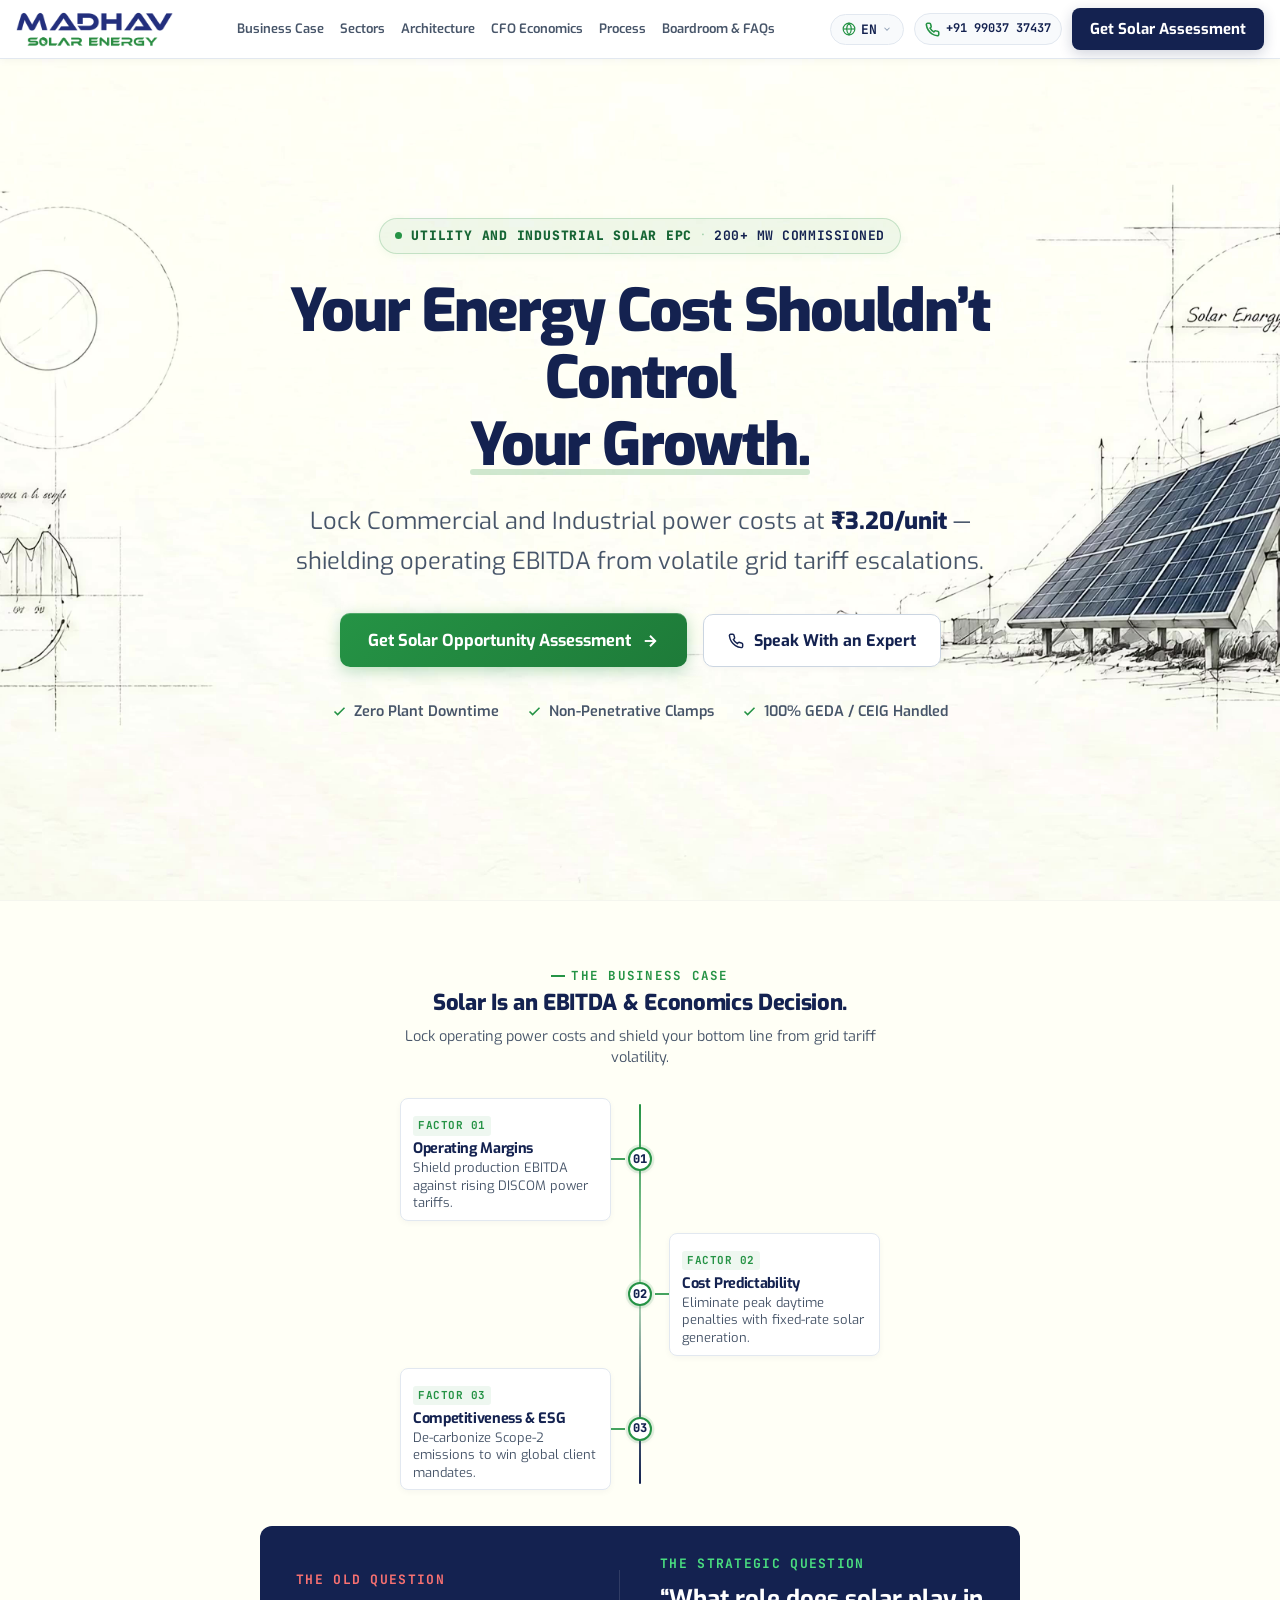
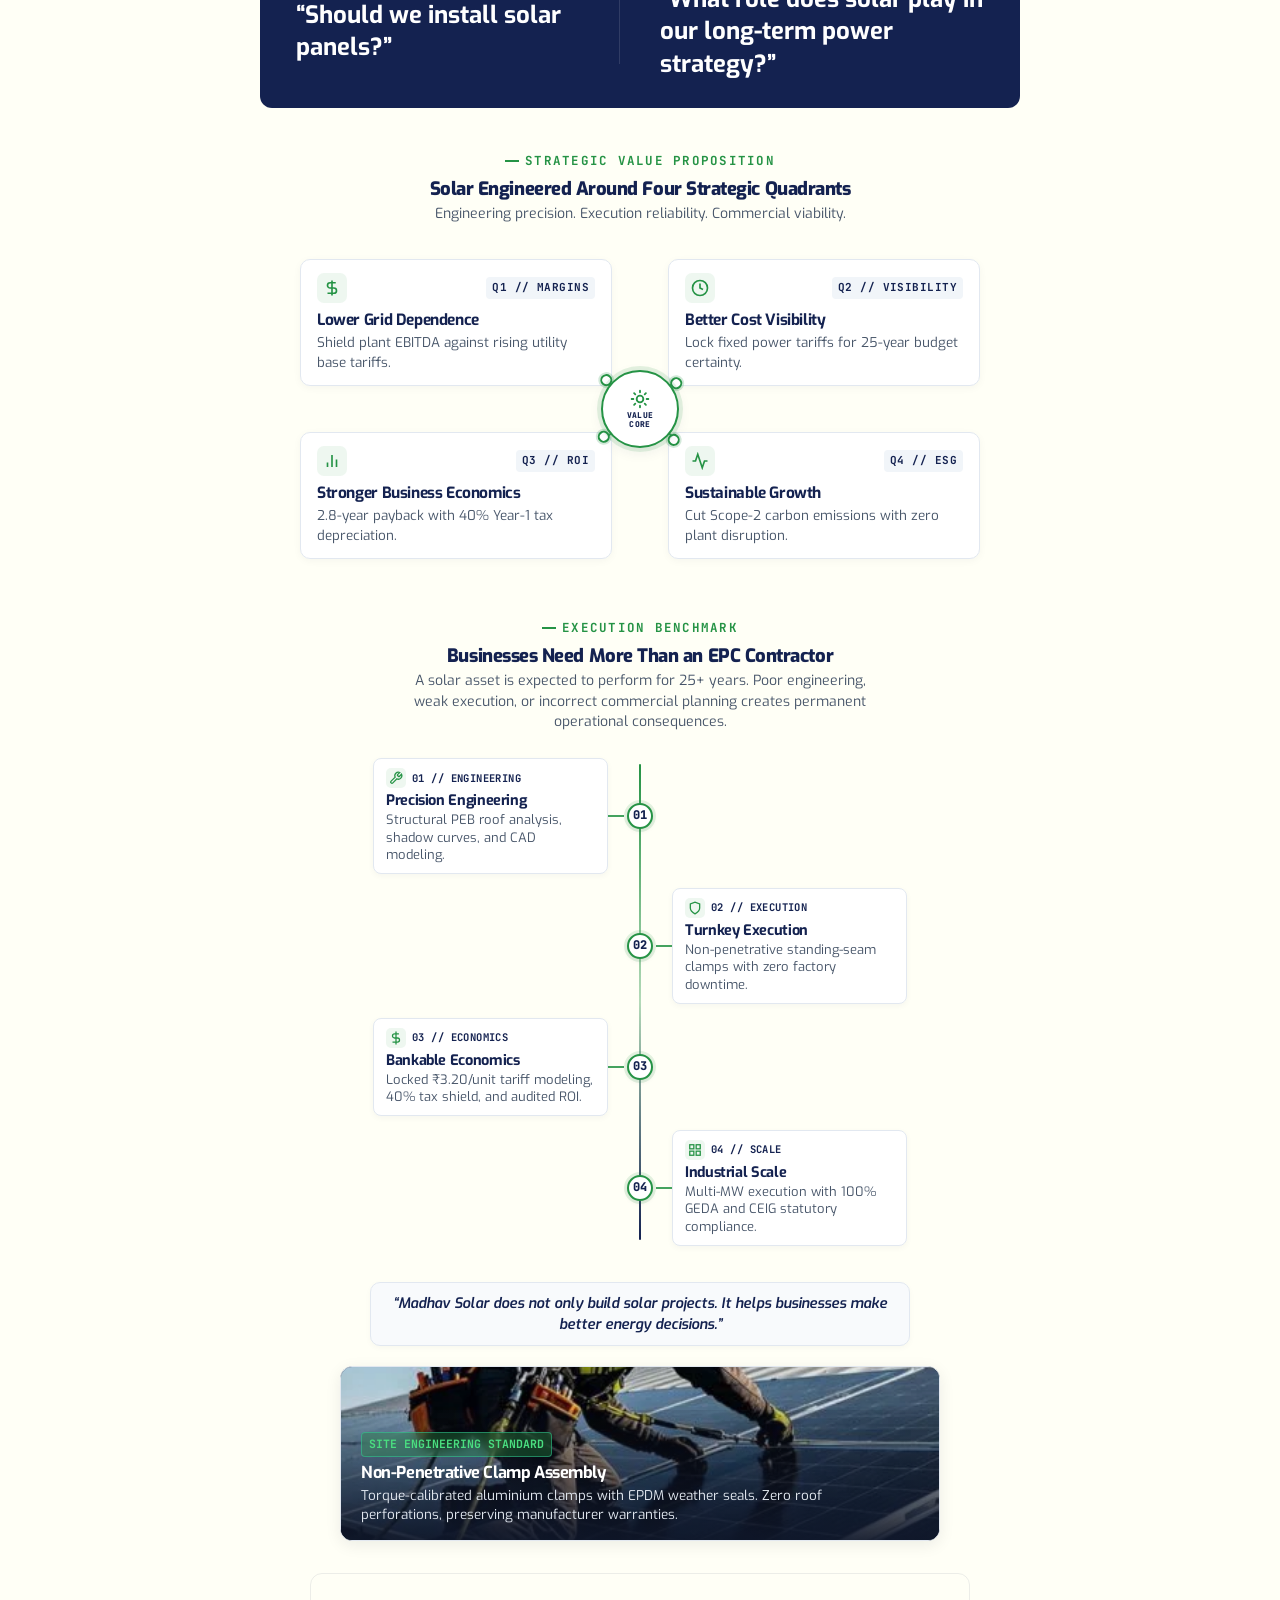
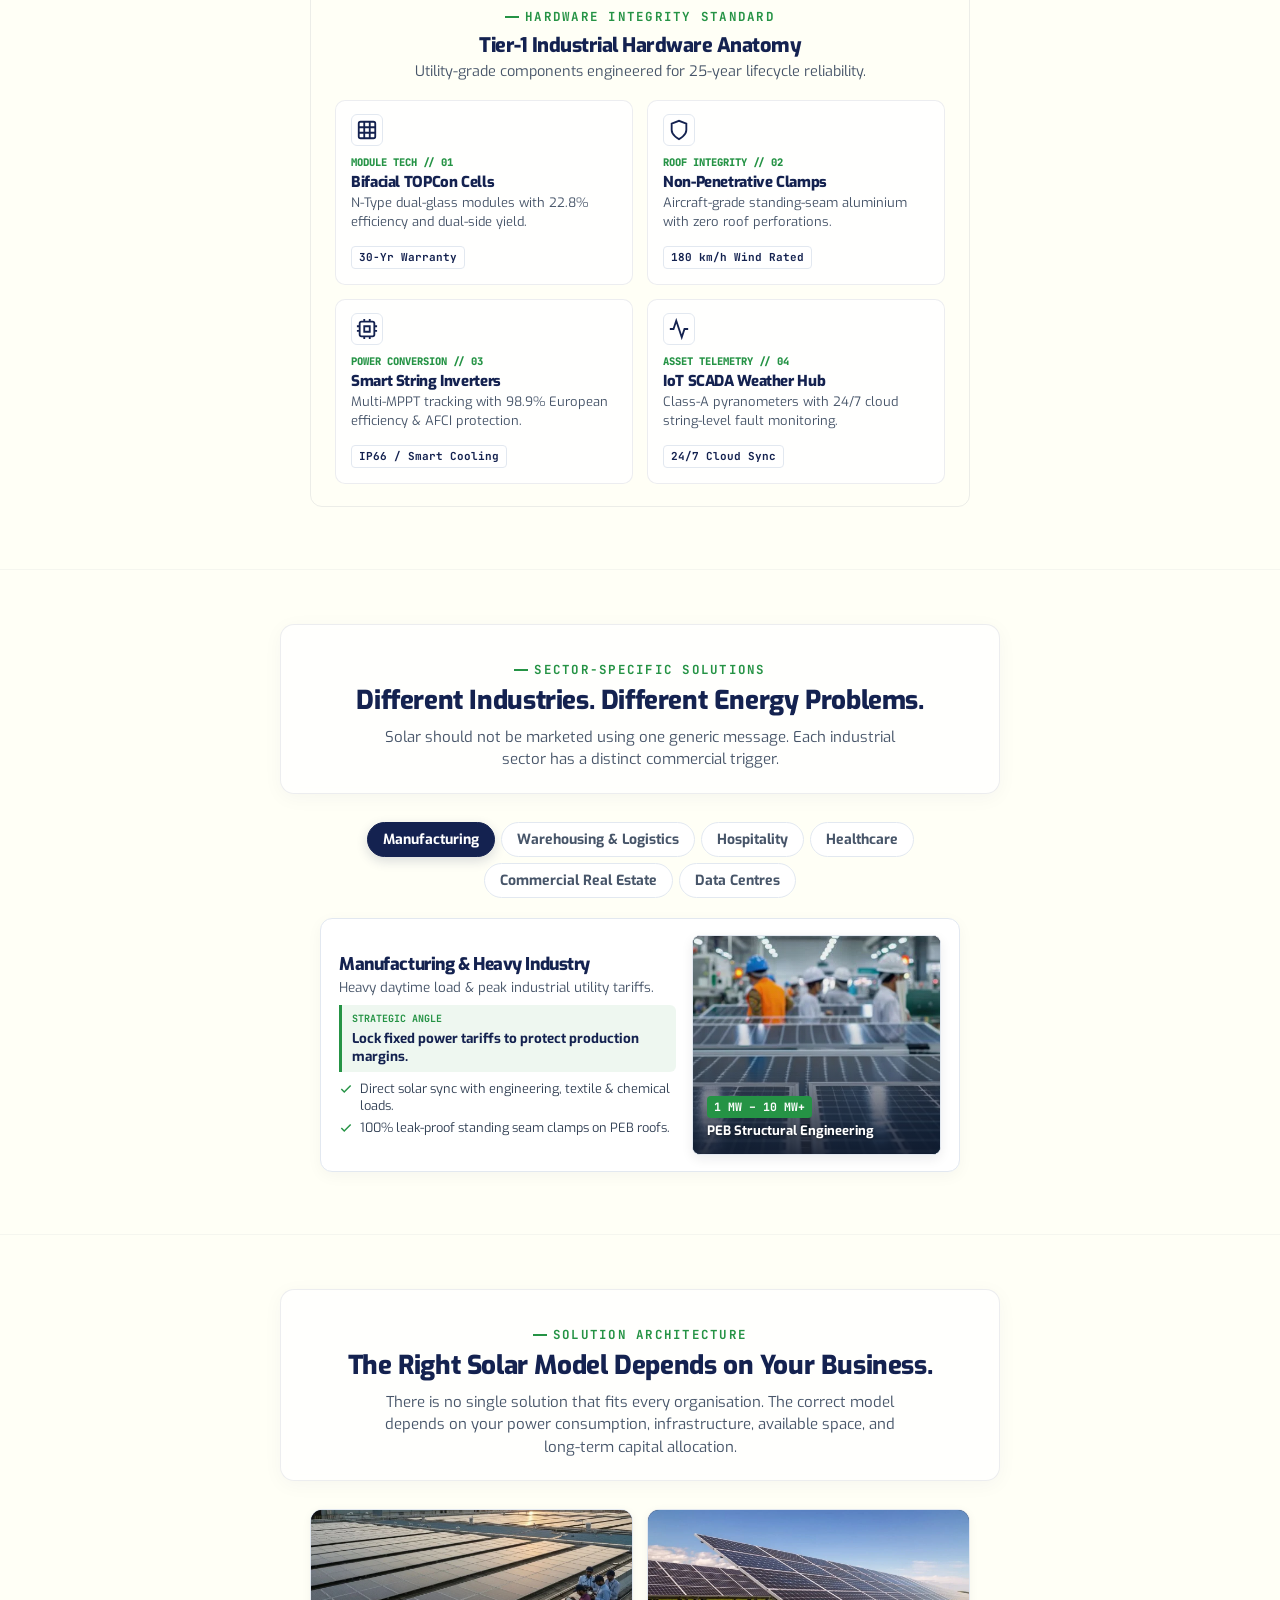
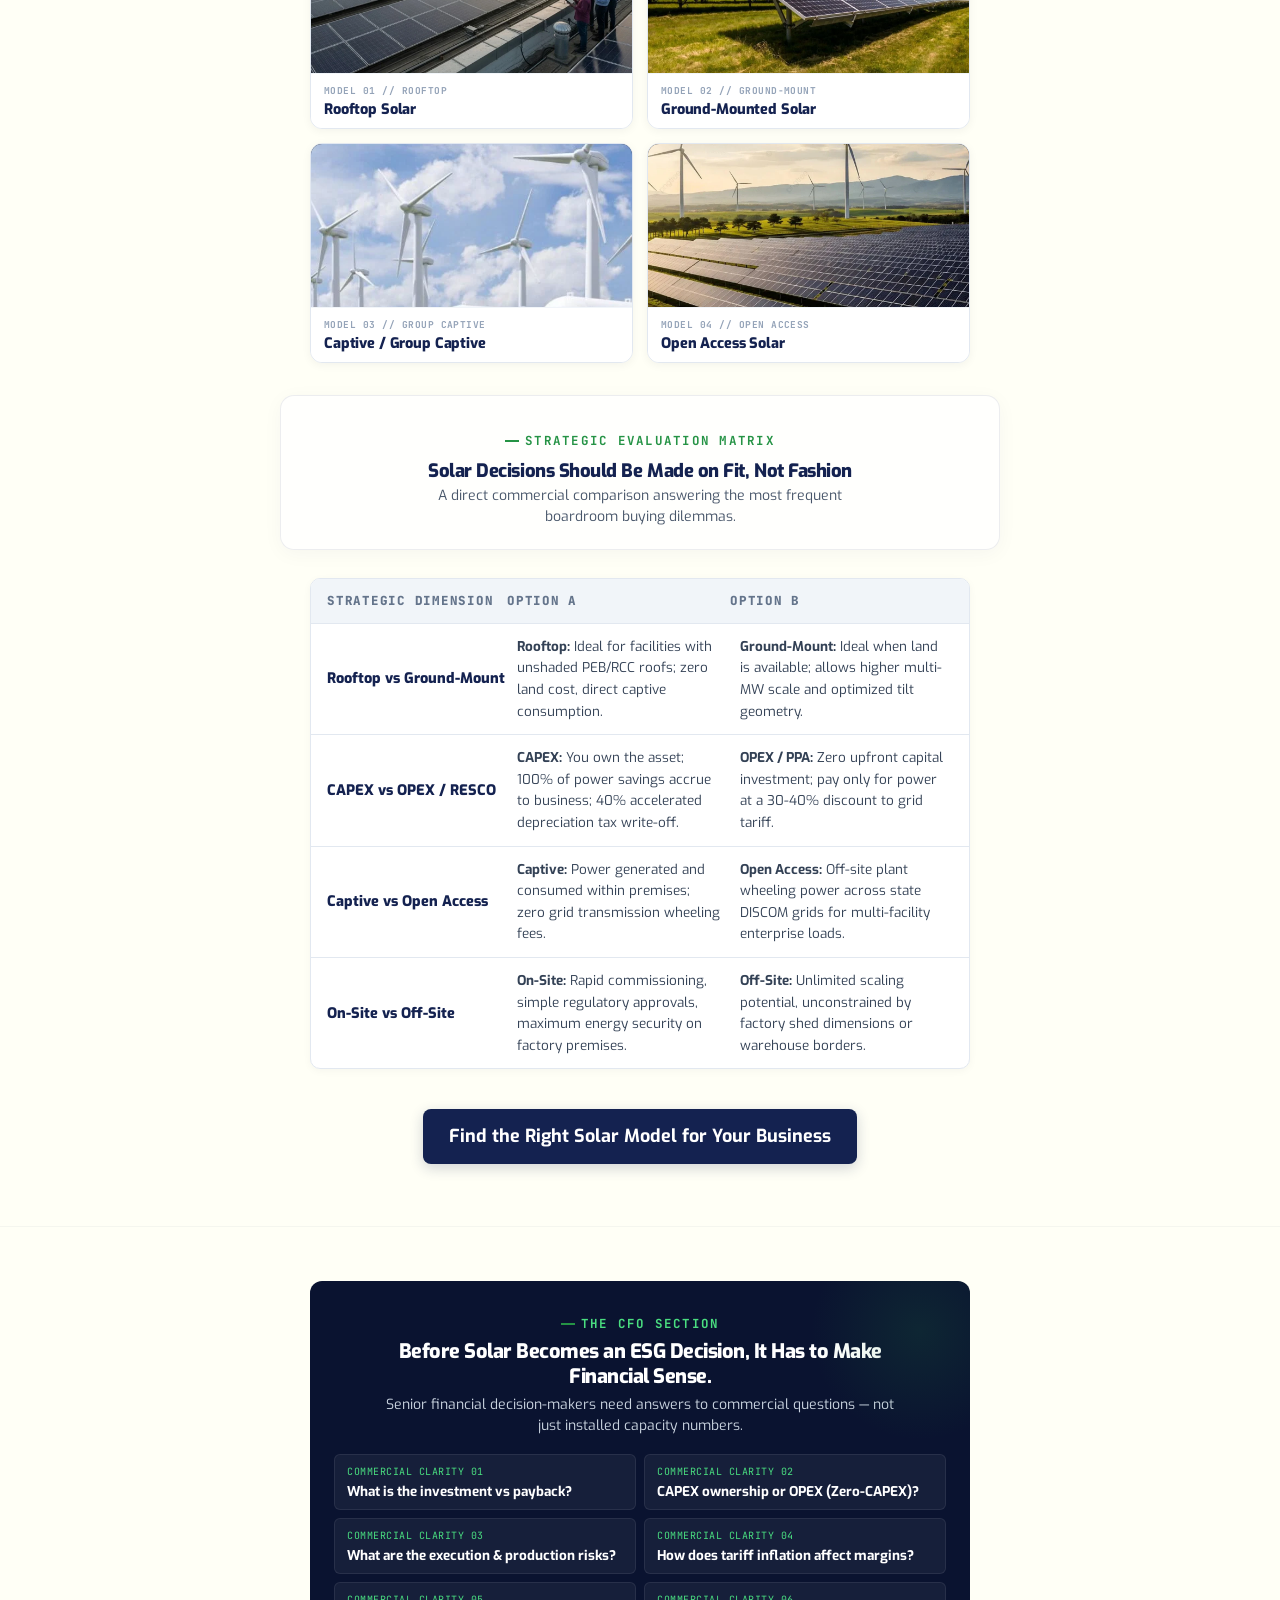
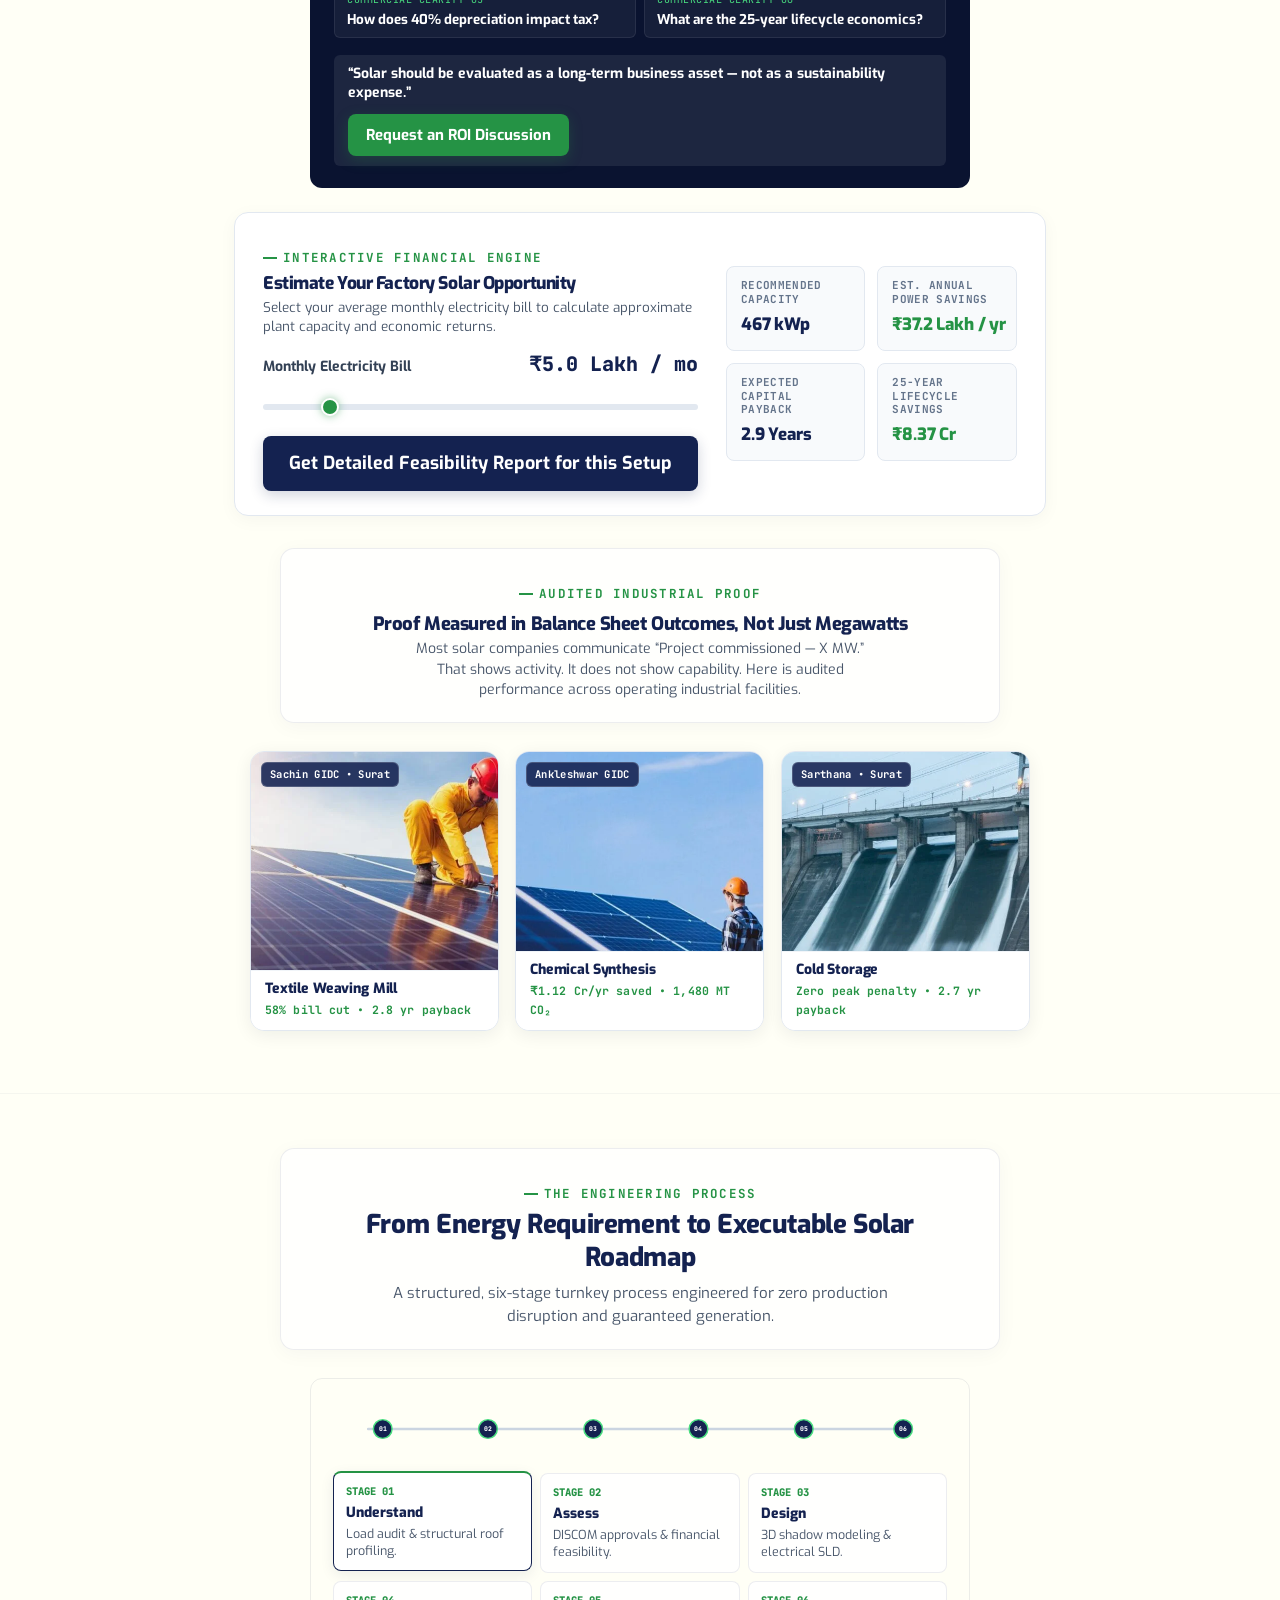
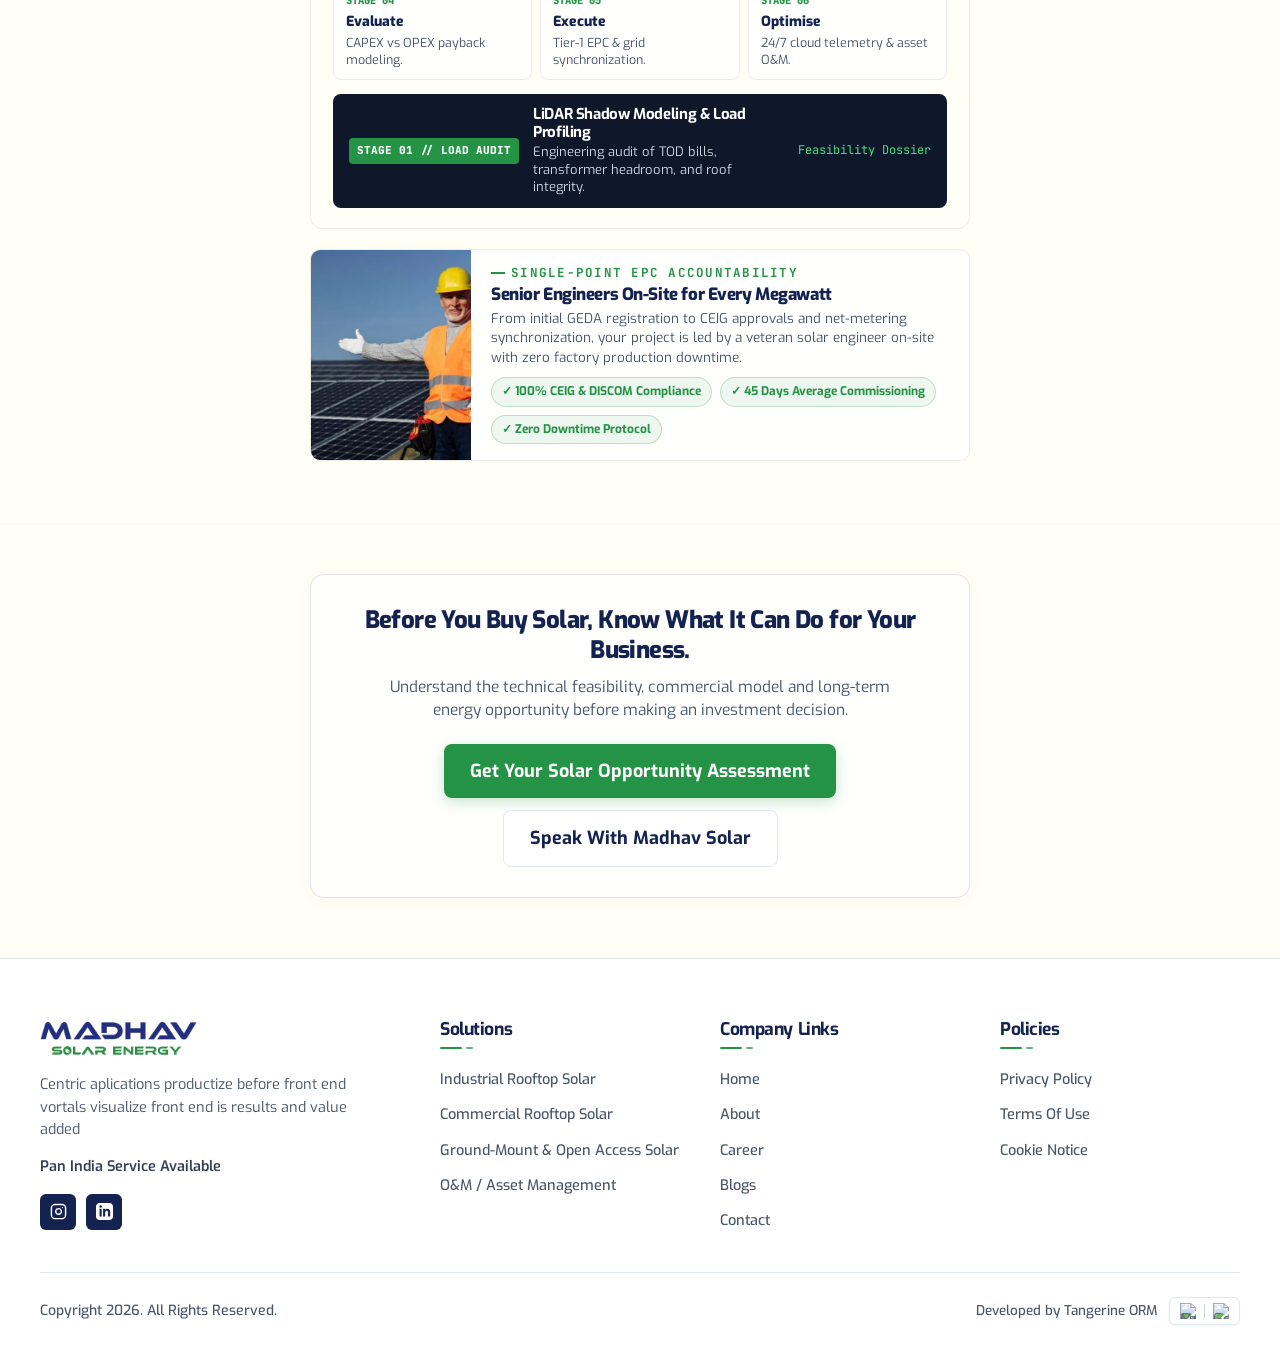
==== commit e997058e: "feat(footer-nav): align 4-column footer, polish site credits, and remove navbar capsule" ====
--- a/index.html
+++ b/index.html
@@ -1140,58 +1140,88 @@
   <footer class="site-footer">
     <div class="container">
       <div class="footer-top-grid">
+        <!-- Column 1: Brand & Social -->
         <div class="footer-brand-col">
           <img src="./image.png" alt="Madhav Solar Energy">
-          <p style="color: var(--slate-600); font-size: 15.5px; margin-bottom: 14px;" data-i18n="footer.tagline">
-            Commercial & Industrial Turnkey Solar EPC in India. Turning energy costs into long-term commercial assets.
+          <p class="footer-brand-desc" data-i18n="footer.tagline">
+            Centric applications productize before front end vortals visualize front end is results and value added
           </p>
-          <div style="font-family: var(--font-mono); font-size: 14px; color: var(--slate-500);" data-i18n="footer.address">
-            Head Office: Block 111, Ambawadi Compound, Near Sardar Chowk, Sarthana, Surat – 395006
-          </div>
-        </div>
-
-        <div>
-          <h4 style="color: var(--navy); font-size: 17px; margin-bottom: 14px;" data-i18n="footer.models_title">Solution Models</h4>
-          <ul style="list-style: none; display: flex; flex-direction: column; gap: 8px; color: var(--slate-600);">
-            <li data-i18n="footer.m1">Industrial Rooftop Solar</li>
-            <li data-i18n="footer.m2">Commercial Rooftop Solar</li>
-            <li data-i18n="footer.m3">Ground-Mount & Open Access</li>
-            <li data-i18n="footer.m4">Group Captive Energy PPA</li>
-            <li data-i18n="footer.m5">Turnkey O&M Asset Management</li>
+          <div class="footer-pan-india" data-i18n="footer.pan_india">
+            Pan India Service Available
+          </div>
+          <div class="footer-social-row">
+            <a href="https://instagram.com" target="_blank" rel="noopener" class="footer-social-btn" aria-label="Instagram">
+              <svg viewBox="0 0 24 24" width="18" height="18" fill="none" stroke="currentColor" stroke-width="2" stroke-linecap="round" stroke-linejoin="round">
+                <rect x="2" y="2" width="20" height="20" rx="5" ry="5"></rect>
+                <path d="M16 11.37A4 4 0 1 1 12.63 8 4 4 0 0 1 16 11.37z"></path>
+                <line x1="17.5" y1="6.5" x2="17.51" y2="6.5"></line>
+              </svg>
+            </a>
+            <a href="https://linkedin.com" target="_blank" rel="noopener" class="footer-social-btn" aria-label="LinkedIn">
+              <svg viewBox="0 0 24 24" width="18" height="18" fill="currentColor">
+                <path d="M19 0h-14c-2.761 0-5 2.239-5 5v14c0 2.761 2.239 5 5 5h14c2.762 0 5-2.239 5-5v-14c0-2.761-2.238-5-5-5zm-11 19h-3v-11h3v11zm-1.5-12.268c-.966 0-1.75-.79-1.75-1.764s.784-1.764 1.75-1.764 1.75.79 1.75 1.764-.783 1.764-1.75 1.764zm13.5 12.268h-3v-5.604c0-3.368-4-3.113-4 0v5.604h-3v-11h3v1.765c1.396-2.586 7-2.777 7 2.476v6.759z"/>
+              </svg>
+            </a>
+          </div>
+        </div>
+
+        <!-- Column 2: Solutions -->
+        <div class="footer-links-col">
+          <h4 class="footer-col-title" data-i18n="footer.col_solutions">Solutions</h4>
+          <div class="footer-title-accent"></div>
+          <ul class="footer-links-list">
+            <li><a href="./index.html#solutions" data-i18n="footer.m1">Industrial Rooftop Solar</a></li>
+            <li><a href="./index.html#solutions" data-i18n="footer.m2">Commercial Rooftop Solar</a></li>
+            <li><a href="./index.html#solutions" data-i18n="footer.m3">Ground-Mount & Open Access Solar</a></li>
+            <li><a href="./index.html#process" data-i18n="footer.m5">O&M / Asset Management</a></li>
           </ul>
         </div>
 
-        <div>
-          <h4 style="color: var(--navy); font-size: 17px; margin-bottom: 14px;" data-i18n="footer.desk_title">Direct Corporate Desk</h4>
-          <ul style="list-style: none; display: flex; flex-direction: column; gap: 8px; color: var(--slate-600);">
-            <li data-i18n="footer.d1">Phone: +91 99037 37437</li>
-            <li data-i18n="footer.d2">Email: info@madhavsolarenergy.com</li>
-            <li data-i18n="footer.d3">DISCOM Liaison: DGVCL / MGVCL / Torrent / GEDA</li>
-            <li data-i18n="footer.d4">Pan-India Commissioning Support</li>
+        <!-- Column 3: Company Links -->
+        <div class="footer-links-col">
+          <h4 class="footer-col-title" data-i18n="footer.col_company">Company Links</h4>
+          <div class="footer-title-accent"></div>
+          <ul class="footer-links-list">
+            <li><a href="./index.html#hero" data-i18n="footer.link_home">Home</a></li>
+            <li><a href="./index.html#problem" data-i18n="footer.link_about">About</a></li>
+            <li><a href="#assessment-section" class="cta-assessment-trigger" data-i18n="footer.link_career">Career</a></li>
+            <li><a href="./faq.html" data-i18n="footer.link_blogs">Blogs</a></li>
+            <li><a href="#assessment-section" class="cta-assessment-trigger" data-i18n="footer.link_contact">Contact</a></li>
           </ul>
         </div>
+
+        <!-- Column 4: Policies -->
+        <div class="footer-links-col">
+          <h4 class="footer-col-title" data-i18n="footer.col_policies">Policies</h4>
+          <div class="footer-title-accent"></div>
+          <ul class="footer-links-list">
+            <li><a href="#" data-i18n="footer.link_privacy">Privacy Policy</a></li>
+            <li><a href="#" data-i18n="footer.link_terms">Terms Of Use</a></li>
+            <li><a href="#" data-i18n="footer.link_cookies">Cookie Notice</a></li>
+          </ul>
+        </div>
       </div>
 
       <div class="footer-bottom-bar">
-        <div class="footer-copyright-col">
-          <div style="color: var(--slate-700); font-weight: 500;" data-i18n="footer.copyright">© 2026 Madhav Solar Energy Limited. All Rights Reserved.</div>
-          <div style="color: var(--slate-500); font-size: 14.5px; margin-top: 4px;" data-i18n="footer.positioning">
-            Positioning: Strategic Energy Partner for Indian Industry
-          </div>
-        </div>
-        <!-- ===== Site Credit Badge: Fabulous Media | GoCommercially ===== -->
-        <div class="site-credit" aria-label="Site credits">
-          <a href="https://fabulousmedia.in/" target="_blank" rel="noopener"
-             title="Designed by Fabulous Media">
-            <img src="https://www.google.com/s2/favicons?domain=fabulousmedia.in&sz=64"
-                 alt="Fabulous Media" loading="lazy" />
-          </a>
-          <span class="divider" aria-hidden="true"></span>
-          <a href="https://gocommercially.com/" target="_blank" rel="noopener"
-             title="Powered by GoCommercially">
-            <img src="https://www.google.com/s2/favicons?domain=gocommercially.com&sz=64"
-                 alt="GoCommercially" loading="lazy" />
-          </a>
+        <div class="footer-copyright" data-i18n="footer.copyright">
+          Copyright 2026. All Rights Reserved.
+        </div>
+        <div class="footer-bottom-right">
+          <div class="footer-dev-credit" data-i18n="footer.dev_by">Developed by Tangerine ORM</div>
+          <!-- ===== Site Credit Badge: Fabulous Media | GoCommercially ===== -->
+          <div class="site-credit" aria-label="Site credits">
+            <a href="https://fabulousmedia.in/" target="_blank" rel="noopener"
+               title="Designed by Fabulous Media">
+              <img src="https://www.google.com/s2/favicons?domain=fabulousmedia.in&sz=64"
+                   alt="Fabulous Media" width="16" height="16" style="width: 16px; height: 16px; object-fit: contain; display: block;" loading="lazy" />
+            </a>
+            <span class="divider" aria-hidden="true"></span>
+            <a href="https://gocommercially.com/" target="_blank" rel="noopener"
+               title="Powered by GoCommercially">
+              <img src="https://www.google.com/s2/favicons?domain=gocommercially.com&sz=64"
+                   alt="GoCommercially" width="16" height="16" style="width: 16px; height: 16px; object-fit: contain; display: block;" loading="lazy" />
+            </a>
+          </div>
         </div>
       </div>
     </div>
--- a/styles.css
+++ b/styles.css
@@ -312,12 +312,12 @@
 .nav-menu {
   display: flex;
   align-items: center;
-  gap: 2px;
+  gap: 18px;
   list-style: none;
-  background: var(--slate-50);
-  border: 1px solid var(--slate-200);
-  padding: 3px 5px;
-  border-radius: var(--radius-full);
+  background: transparent;
+  border: none;
+  padding: 0;
+  border-radius: 0;
 }
 
 .nav-menu li {
@@ -326,19 +326,38 @@
 
 .nav-link {
   display: block;
-  font-size: 13.5px;
+  font-size: 14px;
   font-weight: 600;
   color: var(--slate-600);
-  padding: 6px 12px;
-  border-radius: var(--radius-full);
+  padding: 6px 4px;
   white-space: nowrap;
   transition: all 0.18s ease;
+  text-decoration: none;
+  position: relative;
 }
 
 .nav-link:hover {
   color: var(--navy);
-  background: var(--white);
-  box-shadow: 0 1px 4px rgba(0, 0, 0, 0.06);
+  background: transparent;
+  box-shadow: none;
+}
+
+.nav-link::after {
+  content: "";
+  position: absolute;
+  bottom: 0;
+  left: 4px;
+  right: 4px;
+  height: 2px;
+  background: var(--green);
+  border-radius: 2px;
+  transform: scaleX(0);
+  transform-origin: center;
+  transition: transform 0.2s ease;
+}
+
+.nav-link:hover::after {
+  transform: scaleX(1);
 }
 
 .nav-actions {
@@ -497,12 +516,12 @@
 
 @media (max-width: 1280px) {
   .nav-menu {
-    gap: 2px;
-    padding: 2px;
+    gap: 12px;
+    padding: 0;
   }
   .nav-link {
-    font-size: 12.5px;
-    padding: 5px 8px;
+    font-size: 13px;
+    padding: 5px 2px;
   }
   .nav-container {
     padding: 8px 16px;
@@ -3331,7 +3350,7 @@
   color: var(--slate-600);
   padding: 60px 0 30px;
   border-top: 1px solid var(--slate-200);
-  font-size: 15.5px;
+  font-size: 15px;
 }
 
 .site-footer .container {
@@ -3348,9 +3367,15 @@
 
 .footer-top-grid {
   display: grid;
-  grid-template-columns: 1.4fr 1fr 1fr;
-  gap: 48px;
-  margin-bottom: 48px;
+  grid-template-columns: 1.5fr 1fr 1fr 1fr;
+  gap: 40px;
+  margin-bottom: 40px;
+}
+
+.footer-brand-col {
+  display: flex;
+  flex-direction: column;
+  align-items: flex-start;
 }
 
 .footer-brand-col img {
@@ -3360,32 +3385,111 @@
   margin-bottom: 16px;
 }
 
-.footer-top-grid h4 {
-  color: var(--navy);
-  font-size: 17px;
-  font-weight: 700;
+.footer-brand-desc {
+  color: var(--slate-600);
+  font-size: 14.5px;
+  line-height: 1.55;
   margin-bottom: 14px;
-}
-
-.footer-top-grid ul {
+  max-width: 320px;
+}
+
+.footer-pan-india {
+  color: var(--slate-700);
+  font-size: 14.5px;
+  font-weight: 600;
+  margin-bottom: 16px;
+}
+
+.footer-social-row {
+  display: flex;
+  align-items: center;
+  gap: 10px;
+}
+
+.footer-social-btn {
+  width: 36px;
+  height: 36px;
+  border-radius: 6px;
+  background: #142250;
+  color: #FFFFFF;
+  display: inline-flex;
+  align-items: center;
+  justify-content: center;
+  transition: all 0.22s ease;
+  text-decoration: none;
+}
+
+.footer-social-btn:hover {
+  background: var(--green);
+  transform: translateY(-2px);
+  color: #FFFFFF;
+  box-shadow: 0 4px 12px rgba(37, 147, 69, 0.3);
+}
+
+.footer-social-btn svg {
+  width: 17px;
+  height: 17px;
+}
+
+.footer-col-title {
+  color: var(--navy);
+  font-size: 17.5px;
+  font-weight: 700;
+  margin-bottom: 6px;
+  line-height: 1.25;
+}
+
+.footer-title-accent {
+  display: flex;
+  align-items: center;
+  gap: 4px;
+  margin-bottom: 18px;
+}
+
+.footer-title-accent::before {
+  content: "";
+  display: inline-block;
+  width: 22px;
+  height: 2px;
+  background: var(--green);
+  border-radius: 2px;
+}
+
+.footer-title-accent::after {
+  content: "";
+  display: inline-block;
+  width: 7px;
+  height: 2px;
+  background: var(--green);
+  border-radius: 2px;
+  opacity: 0.7;
+}
+
+.footer-links-list {
   list-style: none;
   display: flex;
   flex-direction: column;
-  gap: 9px;
+  gap: 11px;
+  padding: 0;
+  margin: 0;
+}
+
+.footer-links-list li a {
   color: var(--slate-600);
-}
-
-.footer-top-grid li {
-  color: var(--slate-600);
-  transition: color 0.2s ease;
-}
-
-.footer-top-grid li:hover {
+  font-size: 14.5px;
+  font-weight: 500;
+  text-decoration: none;
+  transition: all 0.2s ease;
+  display: inline-block;
+}
+
+.footer-links-list li a:hover {
   color: var(--green);
+  transform: translateX(3px);
 }
 
 .footer-bottom-bar {
-  padding-top: 28px;
+  padding-top: 24px;
   border-top: 1px solid var(--slate-200);
   display: flex;
   justify-content: space-between;
@@ -3394,51 +3498,97 @@
   gap: 16px;
 }
 
-.footer-copyright-col {
-  display: flex;
-  flex-direction: column;
-  align-items: flex-start;
-  gap: 4px;
+.footer-copyright {
   color: var(--slate-600);
+  font-size: 14px;
+  font-weight: 500;
+}
+
+.footer-bottom-right {
+  display: flex;
+  align-items: center;
+  gap: 12px;
+  flex-wrap: wrap;
+}
+
+.footer-dev-credit {
+  color: var(--slate-600);
+  font-size: 13.5px;
+  font-weight: 500;
+  display: inline-flex;
+  align-items: center;
 }
 
 /* ===== Site Credit Badge: Fabulous Media | GoCommercially ===== */
 .site-credit {
-  display: inline-flex;
-  align-items: center;
-  gap: 7px;
-  padding: 3px 8px;
-  background: #fff;
-  border: 1px solid #e5e7eb;
-  border-radius: 6px;
-  box-shadow: 0 1px 2px rgba(0, 0, 0, 0.04);
-  line-height: 0;
-  transition: box-shadow 0.2s ease, border-color 0.2s ease;
-}
+  display: inline-flex !important;
+  align-items: center !important;
+  gap: 8px !important;
+  padding: 4px 10px !important;
+  background: #FFFFFF !important;
+  border: 1px solid var(--slate-200) !important;
+  border-radius: 6px !important;
+  box-shadow: 0 1px 3px rgba(15, 23, 42, 0.05) !important;
+  line-height: 1 !important;
+  transition: all 0.2s ease;
+  vertical-align: middle !important;
+  height: 28px !important;
+}
+
 .site-credit:hover {
-  border-color: #d1d5db;
-  box-shadow: 0 2px 6px rgba(0, 0, 0, 0.07);
-}
+  border-color: var(--slate-300) !important;
+  box-shadow: 0 2px 8px rgba(15, 23, 42, 0.08) !important;
+  transform: translateY(-1px);
+}
+
 .site-credit a {
-  display: inline-flex;
-  align-items: center;
-  opacity: 0.9;
+  display: inline-flex !important;
+  align-items: center !important;
+  justify-content: center !important;
+  opacity: 0.88;
   transition: opacity 0.2s ease, transform 0.2s ease;
-}
+  text-decoration: none;
+  line-height: 0 !important;
+}
+
 .site-credit a:hover {
   opacity: 1;
   transform: translateY(-1px);
 }
+
 .site-credit img {
-  width: 15px;
-  height: 15px;
-  object-fit: contain;
-  display: block;
-}
+  width: 16px !important;
+  height: 16px !important;
+  max-width: 16px !important;
+  max-height: 16px !important;
+  object-fit: contain !important;
+  display: block !important;
+}
+
 .site-credit .divider {
-  width: 1px;
-  height: 11px;
-  background: #d1d5db;
+  width: 1px !important;
+  height: 14px !important;
+  background: var(--slate-300) !important;
+  display: inline-block !important;
+}
+
+@media (max-width: 992px) {
+  .footer-top-grid {
+    grid-template-columns: repeat(2, 1fr);
+    gap: 32px;
+  }
+}
+
+@media (max-width: 576px) {
+  .footer-top-grid {
+    grid-template-columns: 1fr;
+    gap: 28px;
+  }
+  .footer-bottom-bar {
+    flex-direction: column;
+    align-items: flex-start;
+    gap: 12px;
+  }
 }
 
 /* ==========================================================
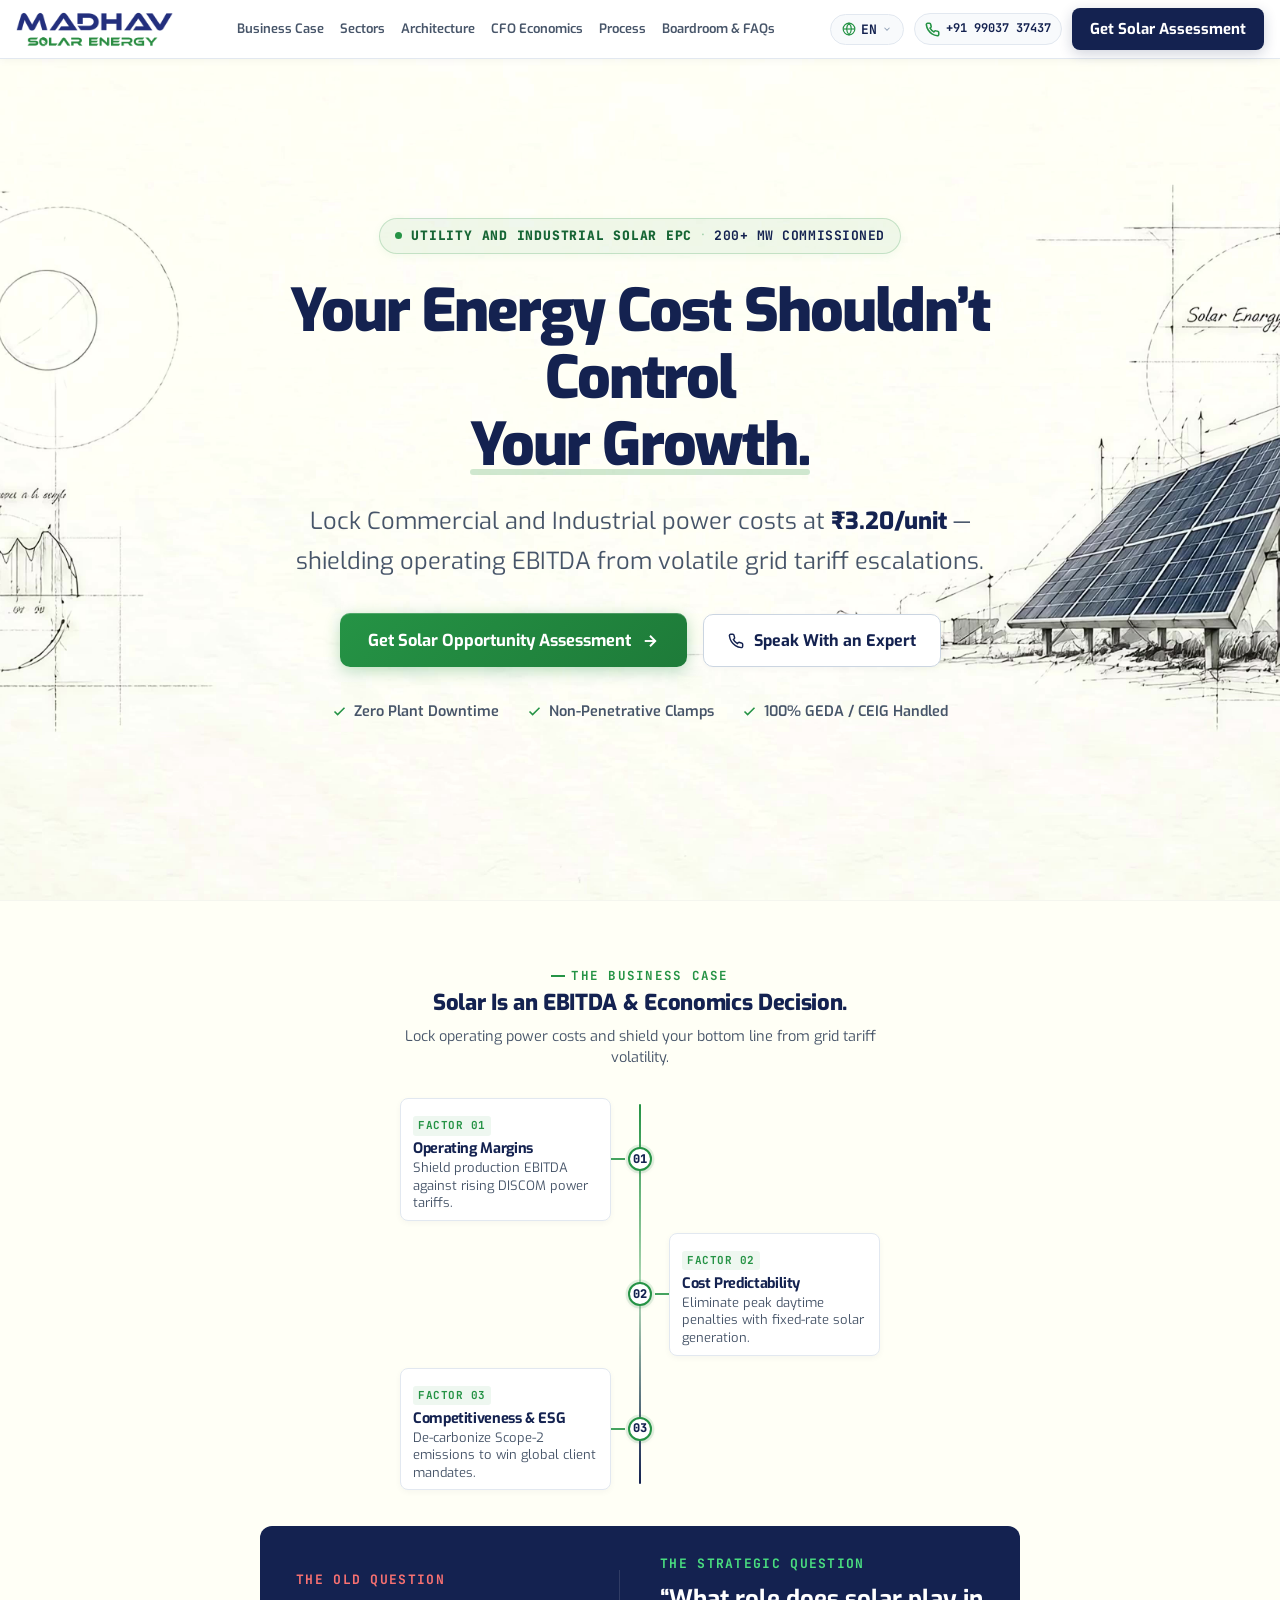
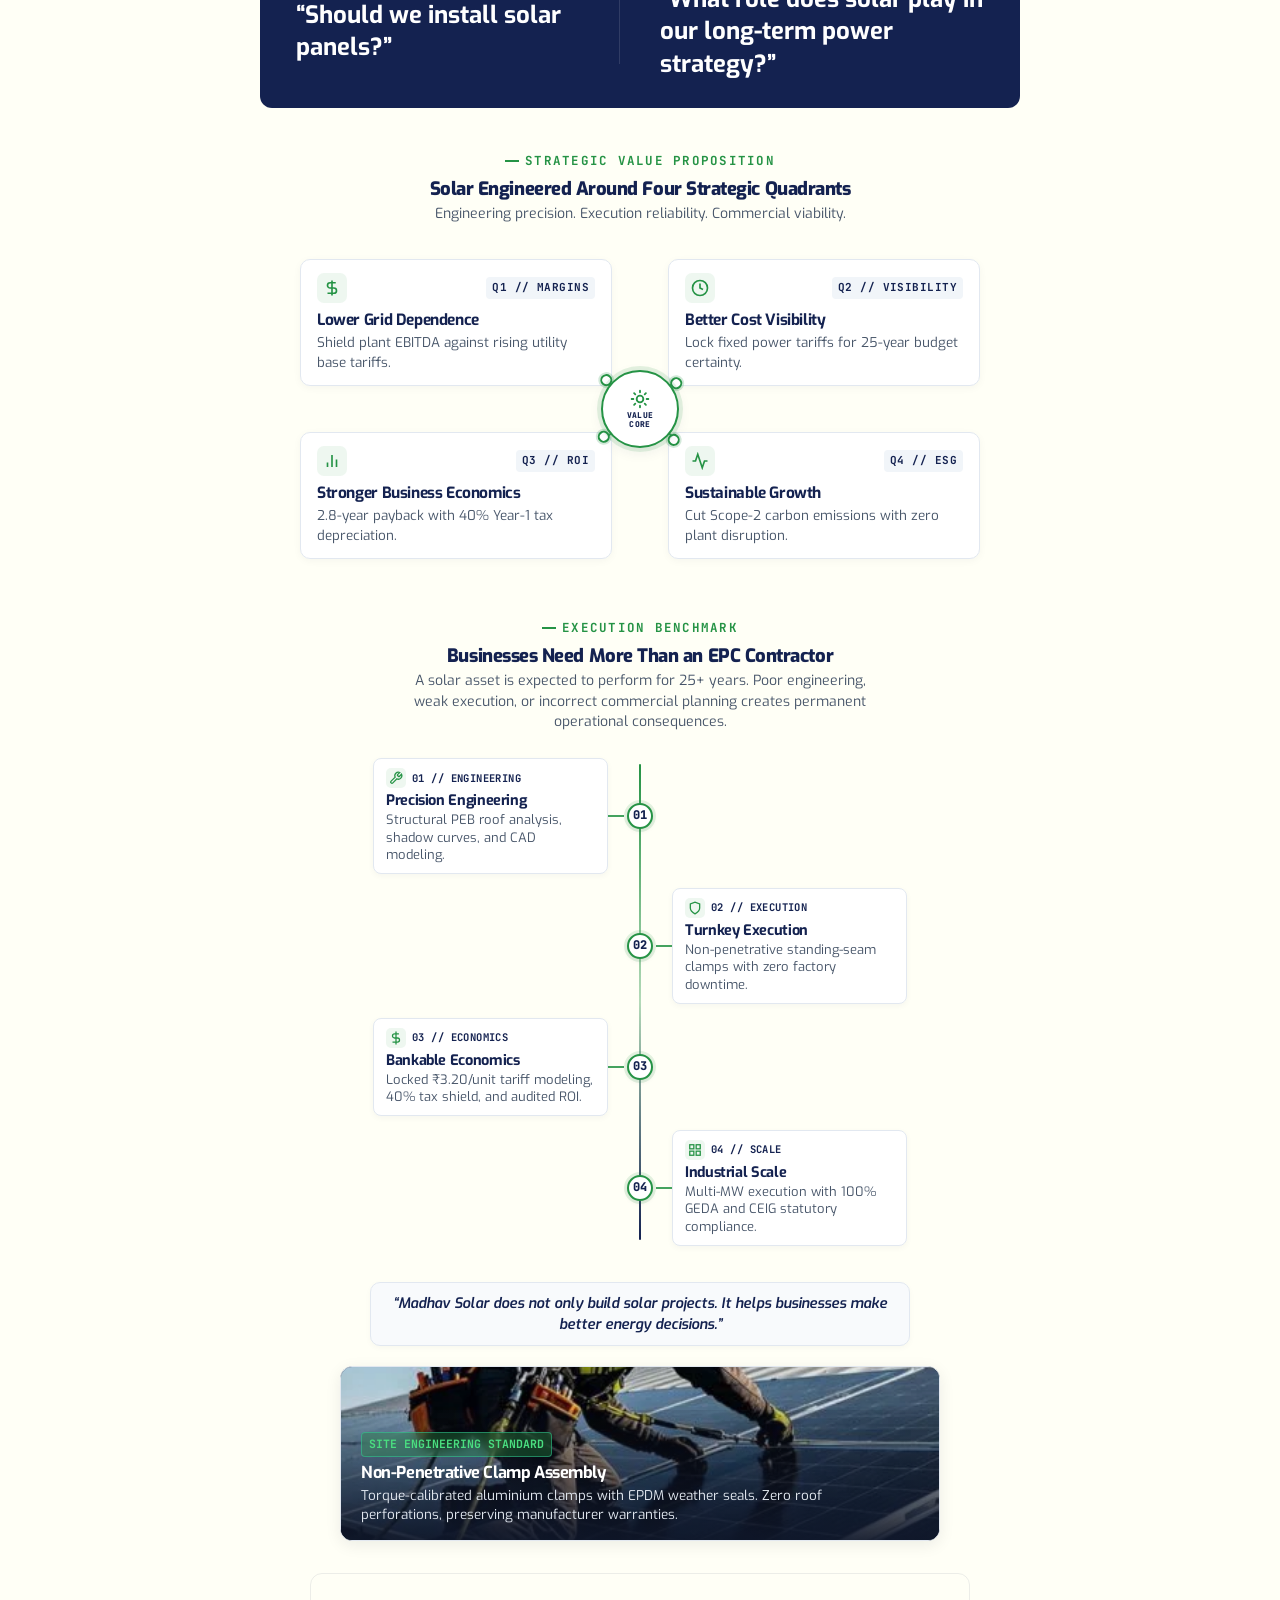
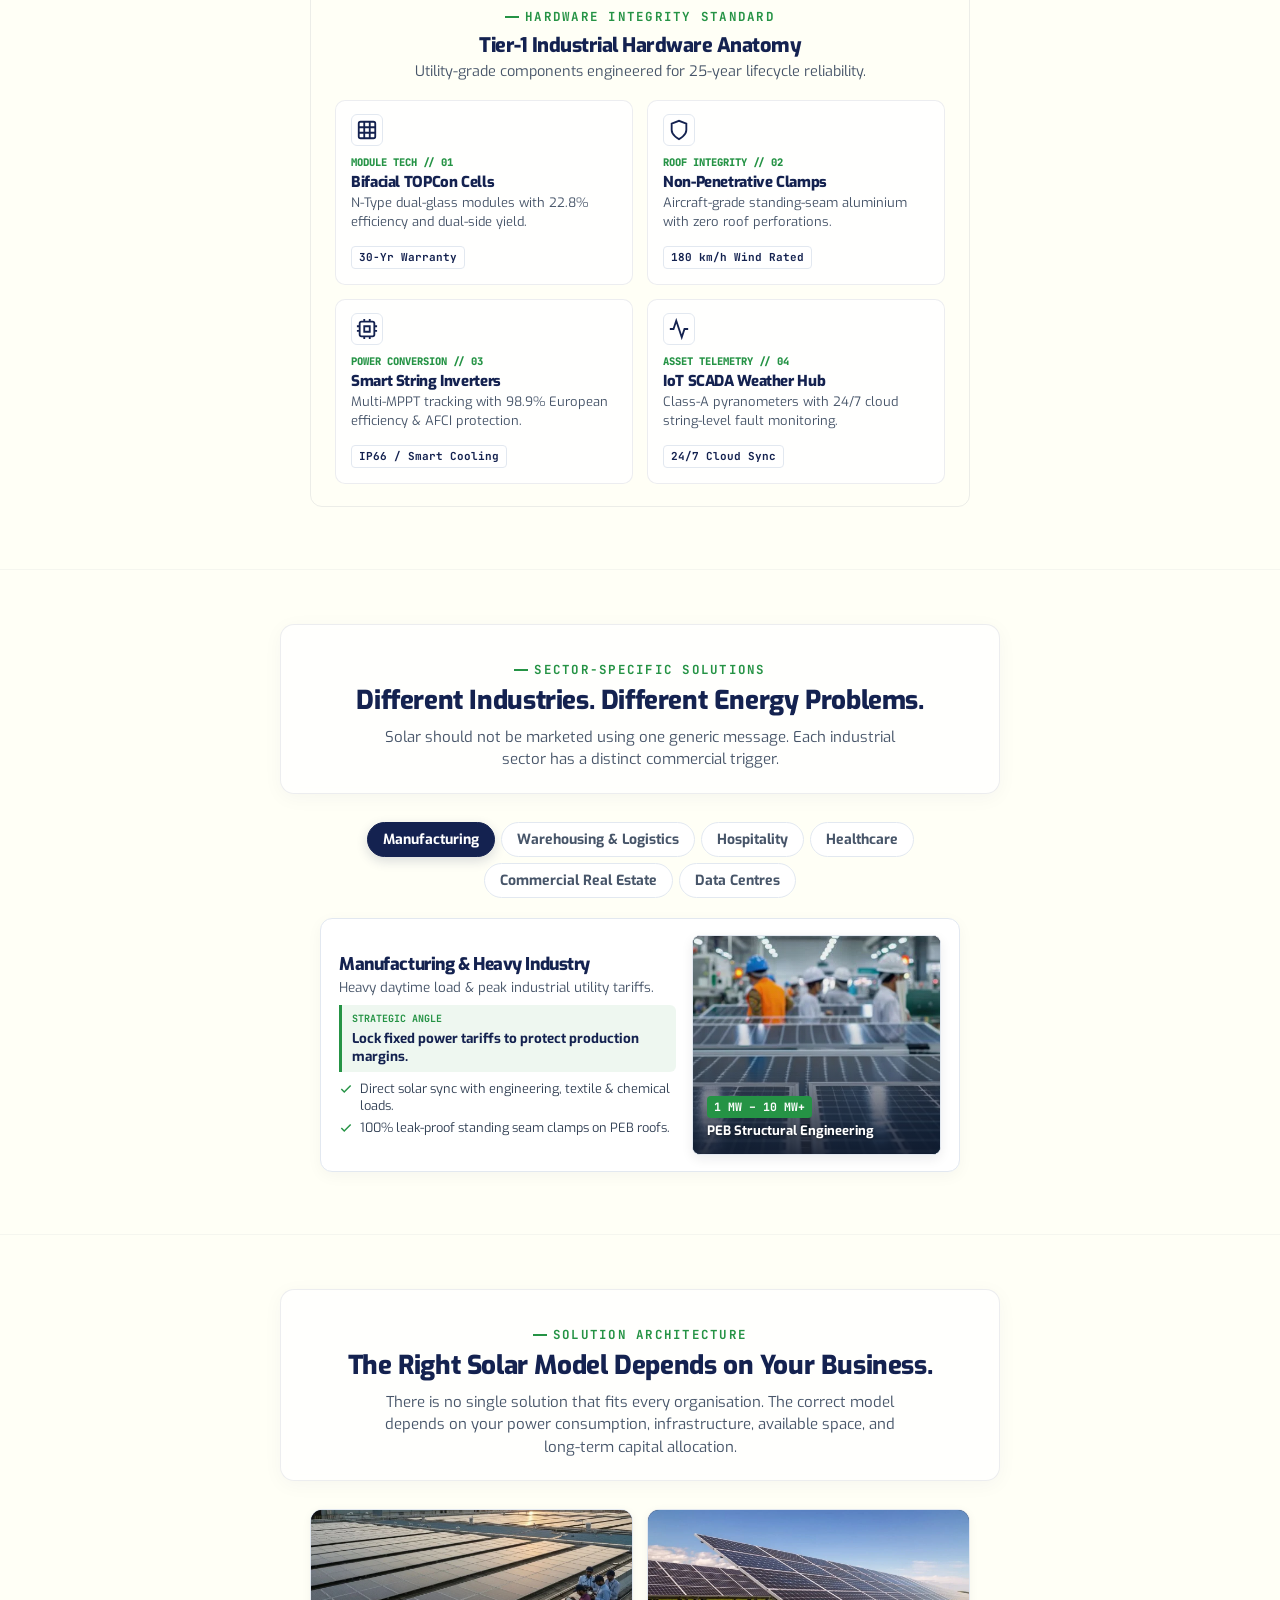
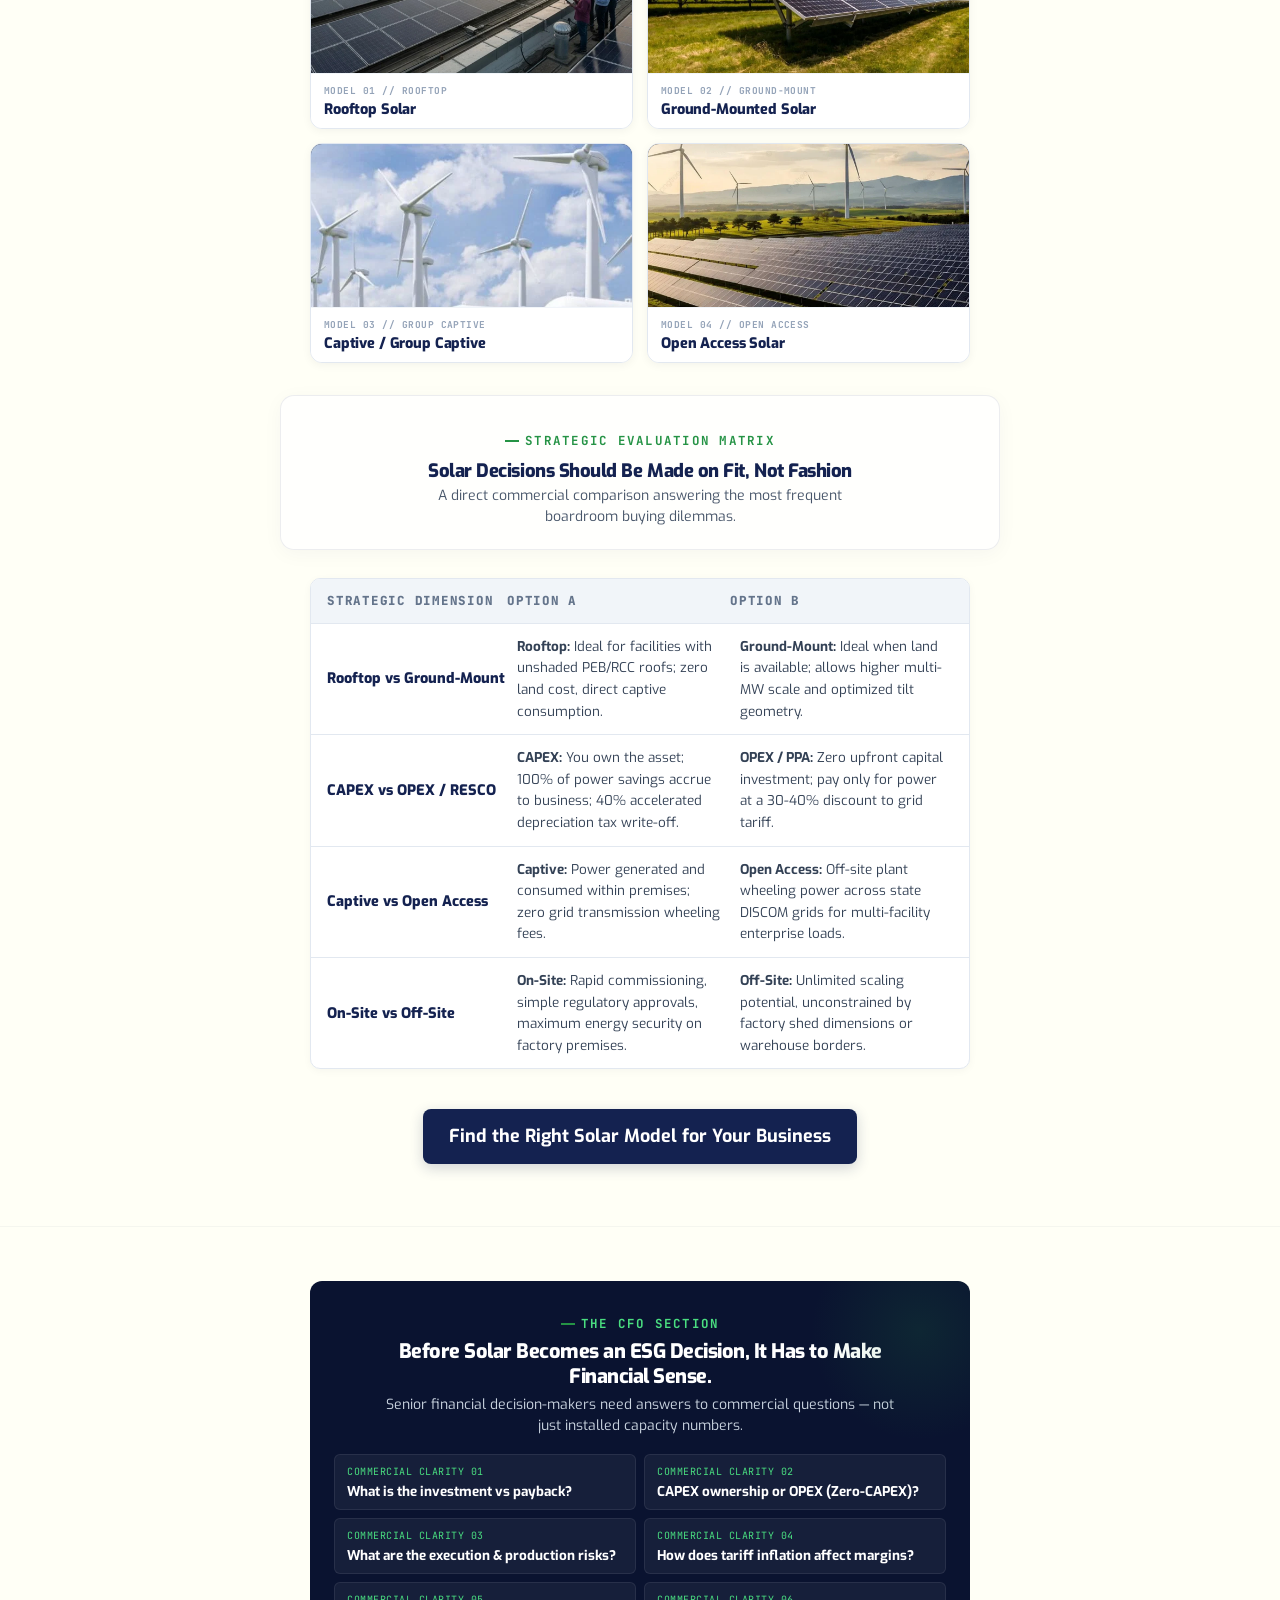
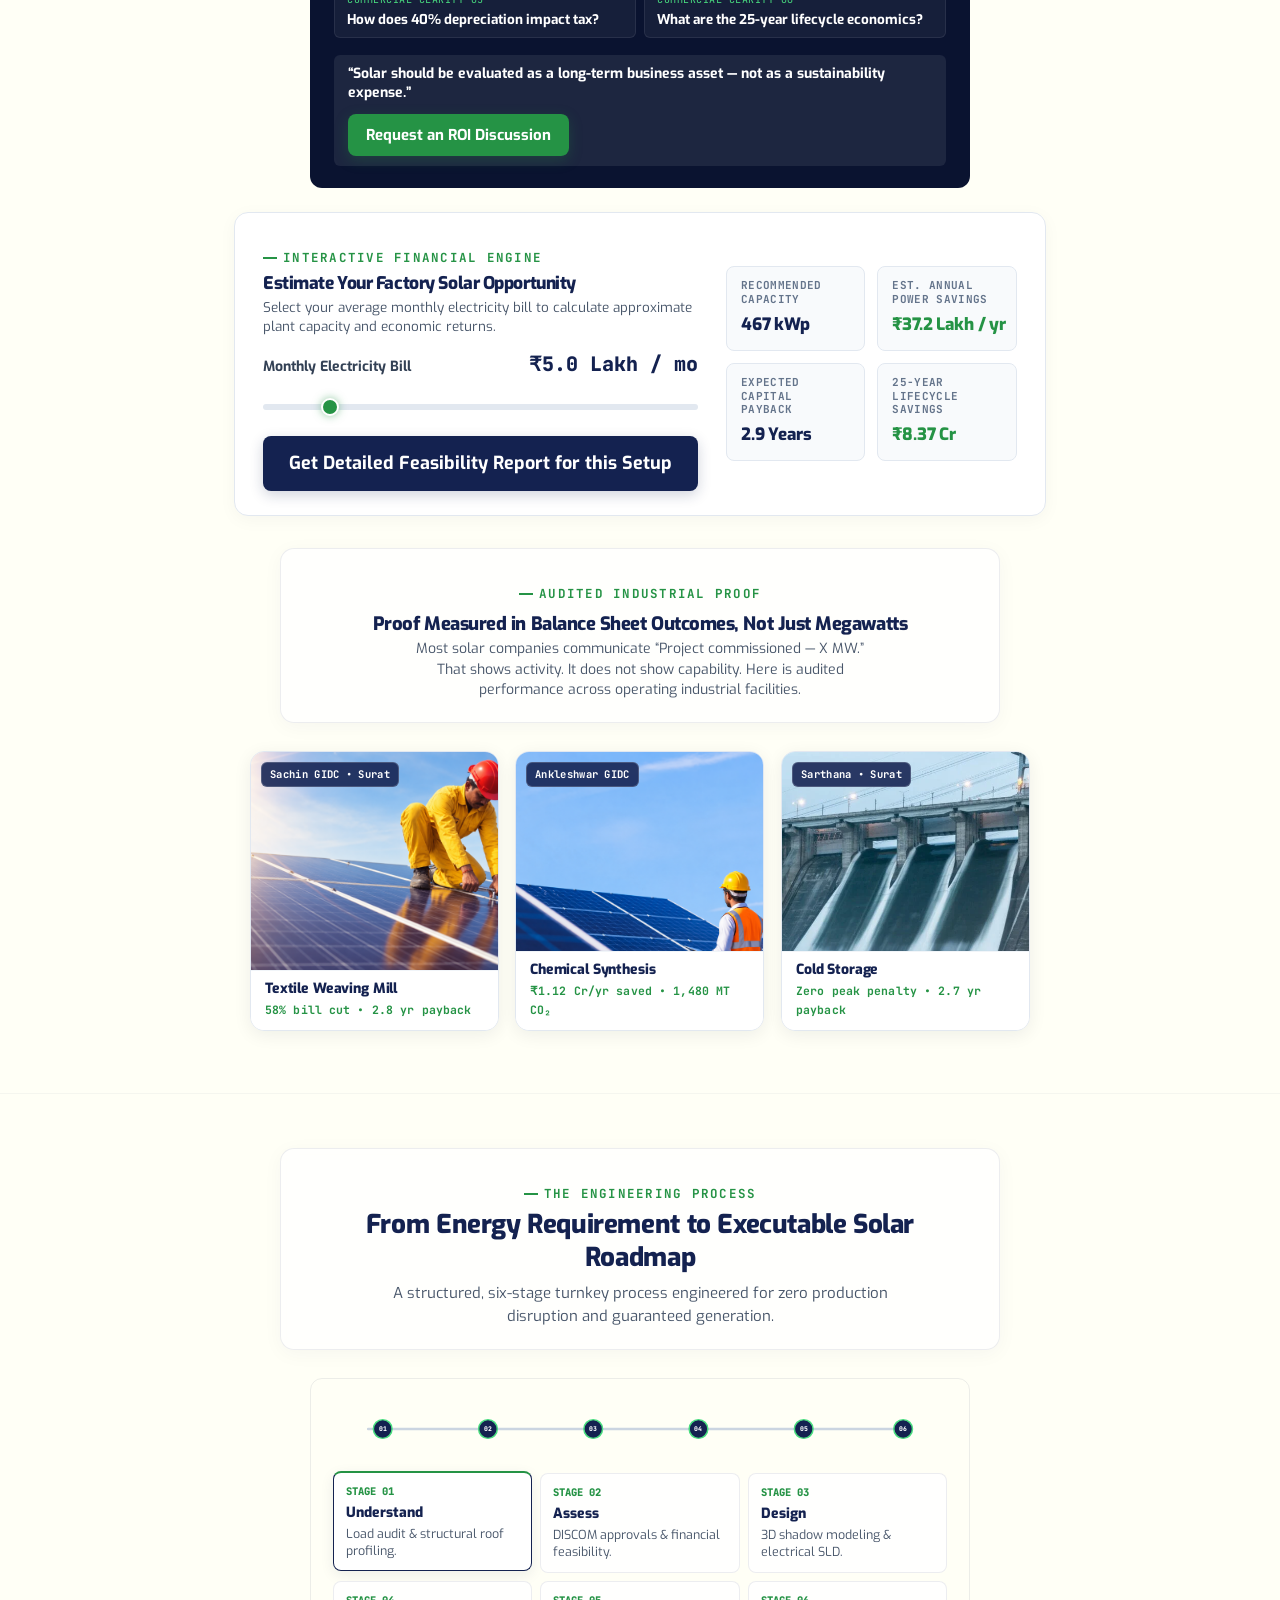
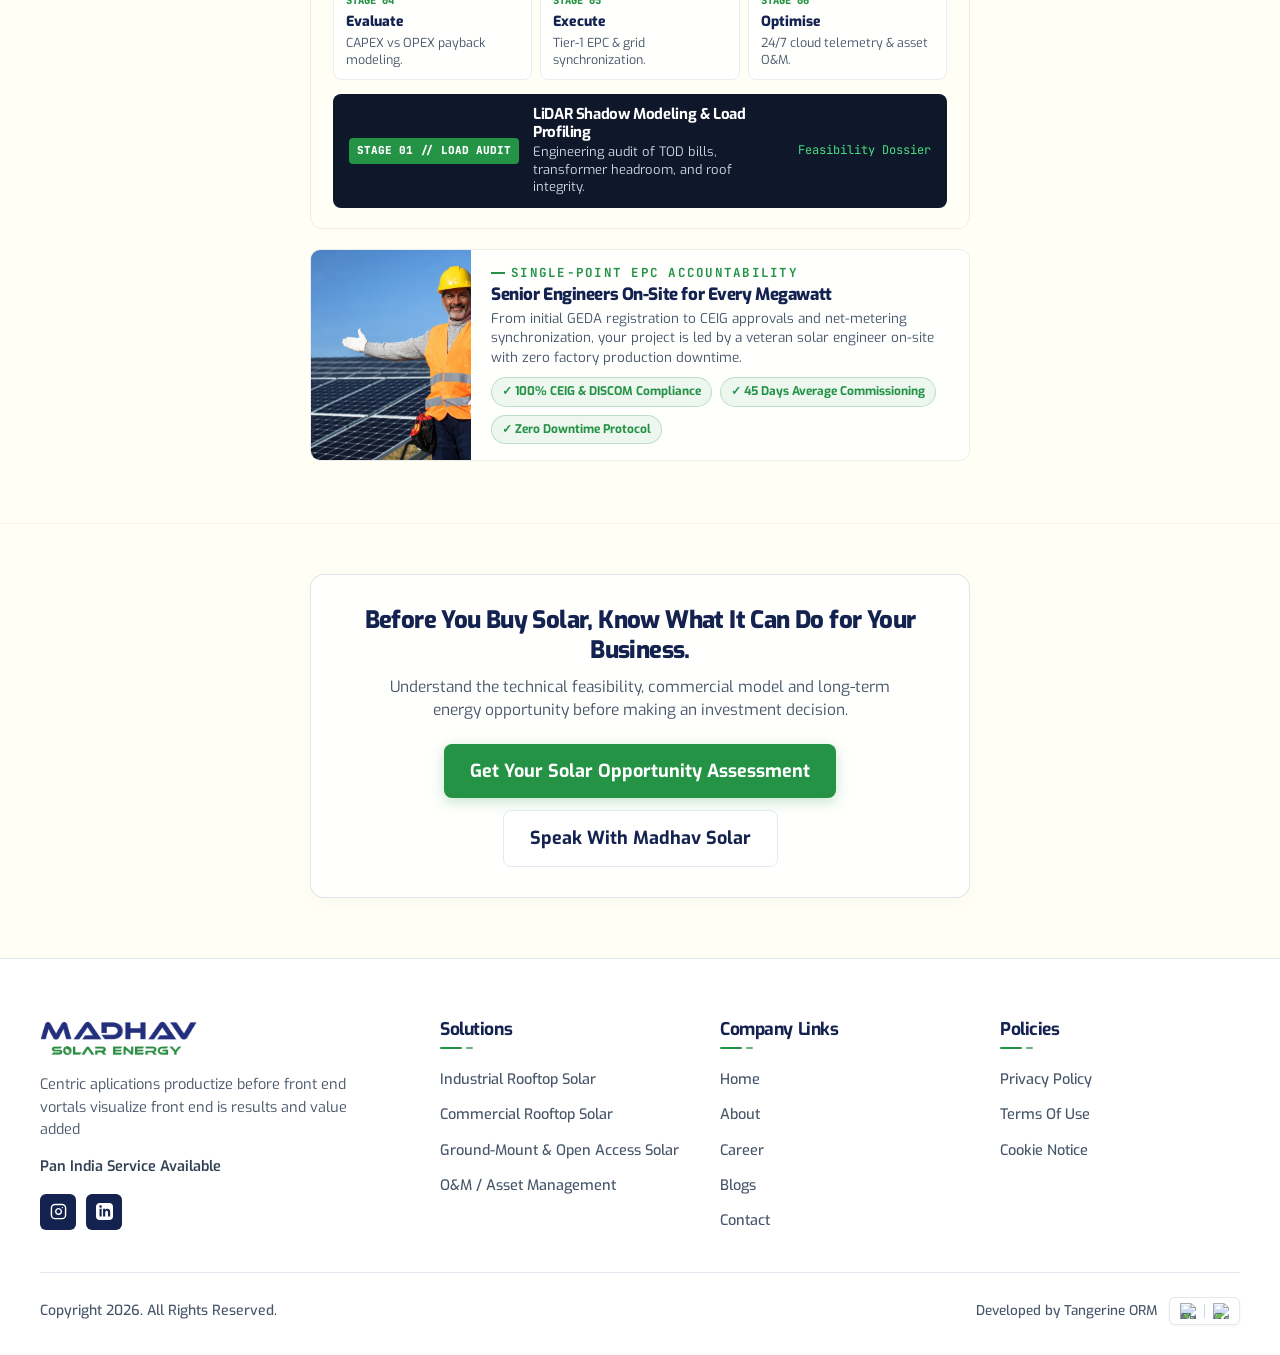
==== commit d6b336bc: "Update proof case and leadership section images with client-provided photos" ====
--- a/index.html
+++ b/index.html
@@ -899,7 +899,7 @@
           <!-- Project 1 -->
           <div class="proof-case-card reveal-on-scroll delay-100">
             <div class="case-img-wrap">
-              <img src="./technician-is-repairing-solar-panel-483x501.jpg" alt="Textile Weaving Mill" class="case-card-img">
+              <img src="./second-image.png" alt="Textile Weaving Mill" class="case-card-img">
               <span class="case-img-badge" data-i18n="proof.p1_loc">Sachin GIDC • Surat</span>
             </div>
             <div class="case-strip">
@@ -926,7 +926,7 @@
           <!-- Project 2 -->
           <div class="proof-case-card reveal-on-scroll delay-200">
             <div class="case-img-wrap">
-              <img src="./man-worker-firld-by-solar-panels-483x501.jpg" alt="Chemical Synthesis" class="case-card-img">
+              <img src="./one-image.png" alt="Chemical Synthesis" class="case-card-img">
               <span class="case-img-badge" data-i18n="proof.p2_loc">Ankleshwar GIDC</span>
             </div>
             <div class="case-strip">
@@ -1091,7 +1091,7 @@
         <!-- Turnkey Engineering Leadership Assurance -->
         <div class="turnkey-leadership-card reveal-on-scroll delay-100">
           <div class="leadership-img-col">
-            <img src="./person-near-alternative-energy-plant-483x501.jpg" alt="Madhav Solar Turnkey Project Engineer" class="leadership-engineer-img">
+            <img src="./thirrd-image.png" alt="Madhav Solar Turnkey Project Engineer" class="leadership-engineer-img">
           </div>
           <div class="leadership-content-col">
             <div class="section-eyebrow" style="margin-bottom: 4px;" data-i18n="turnkey.eyebrow">Single-Point EPC Accountability</div>
